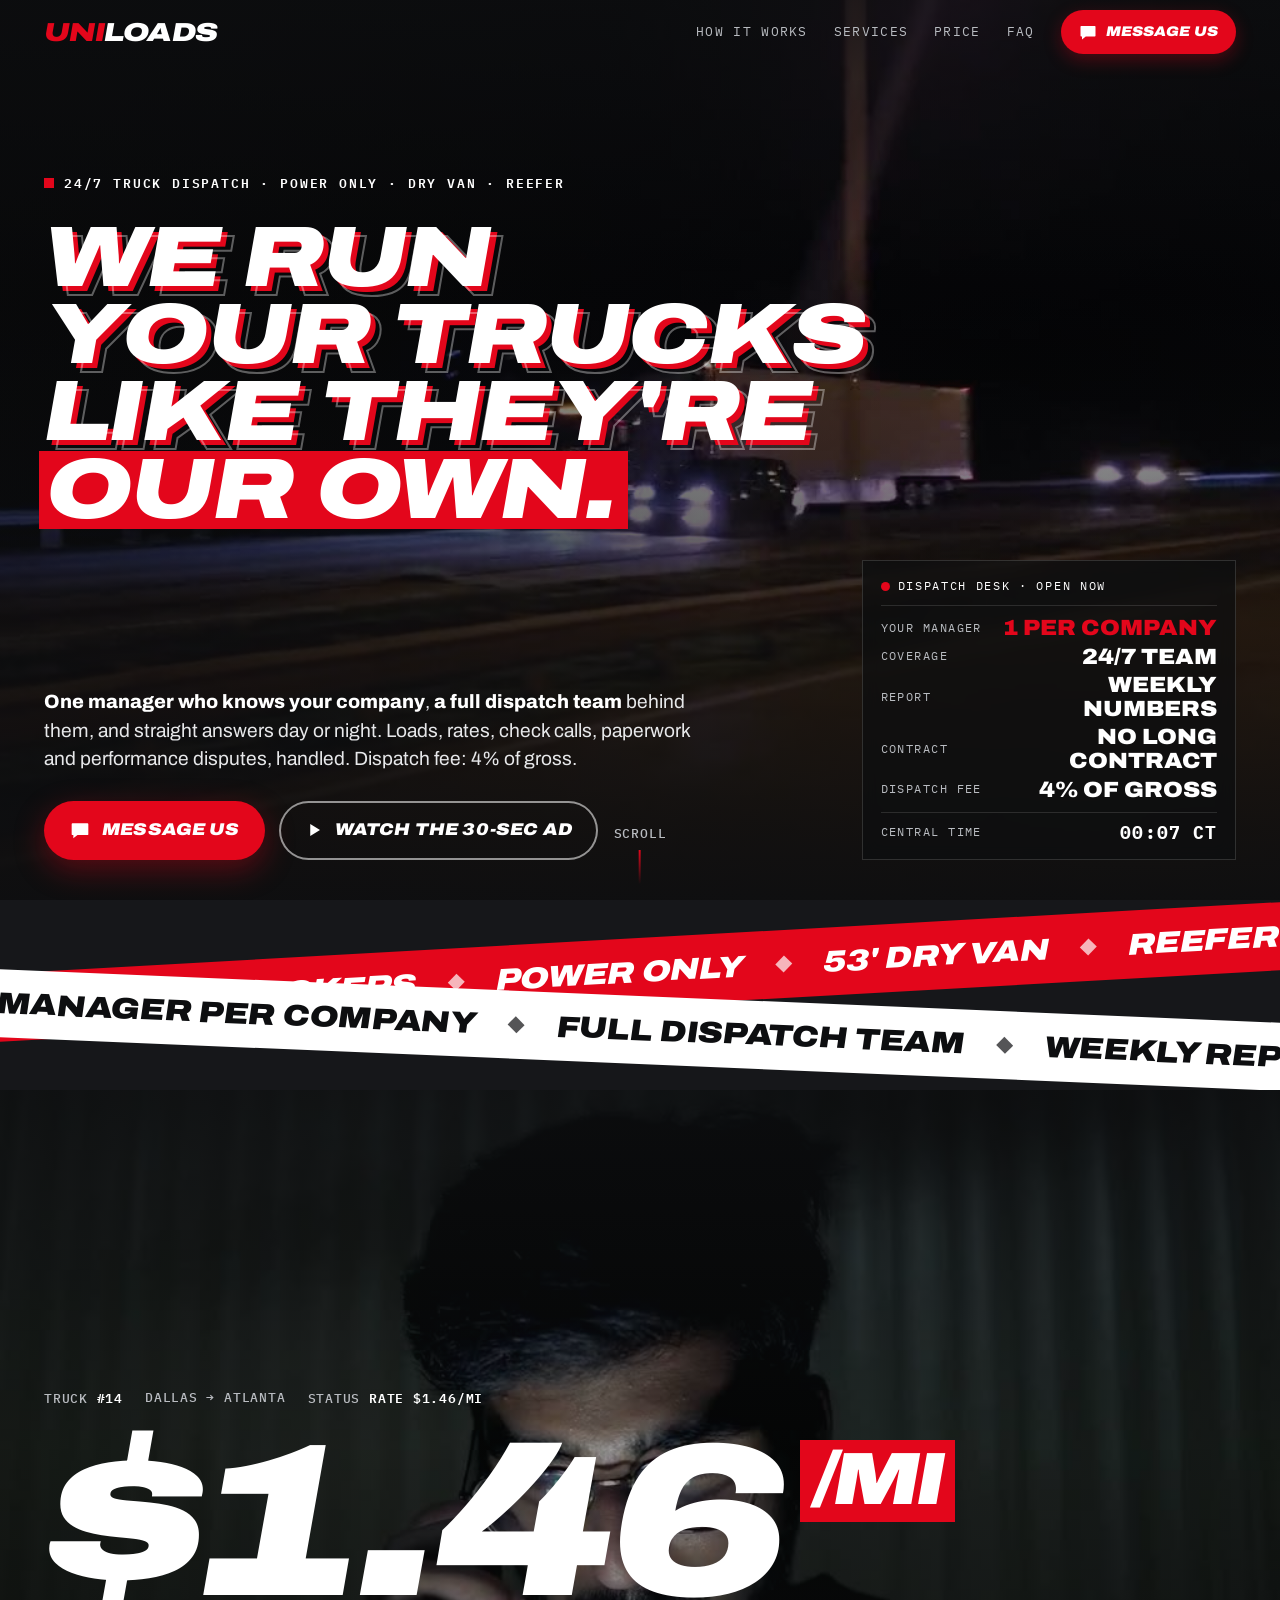
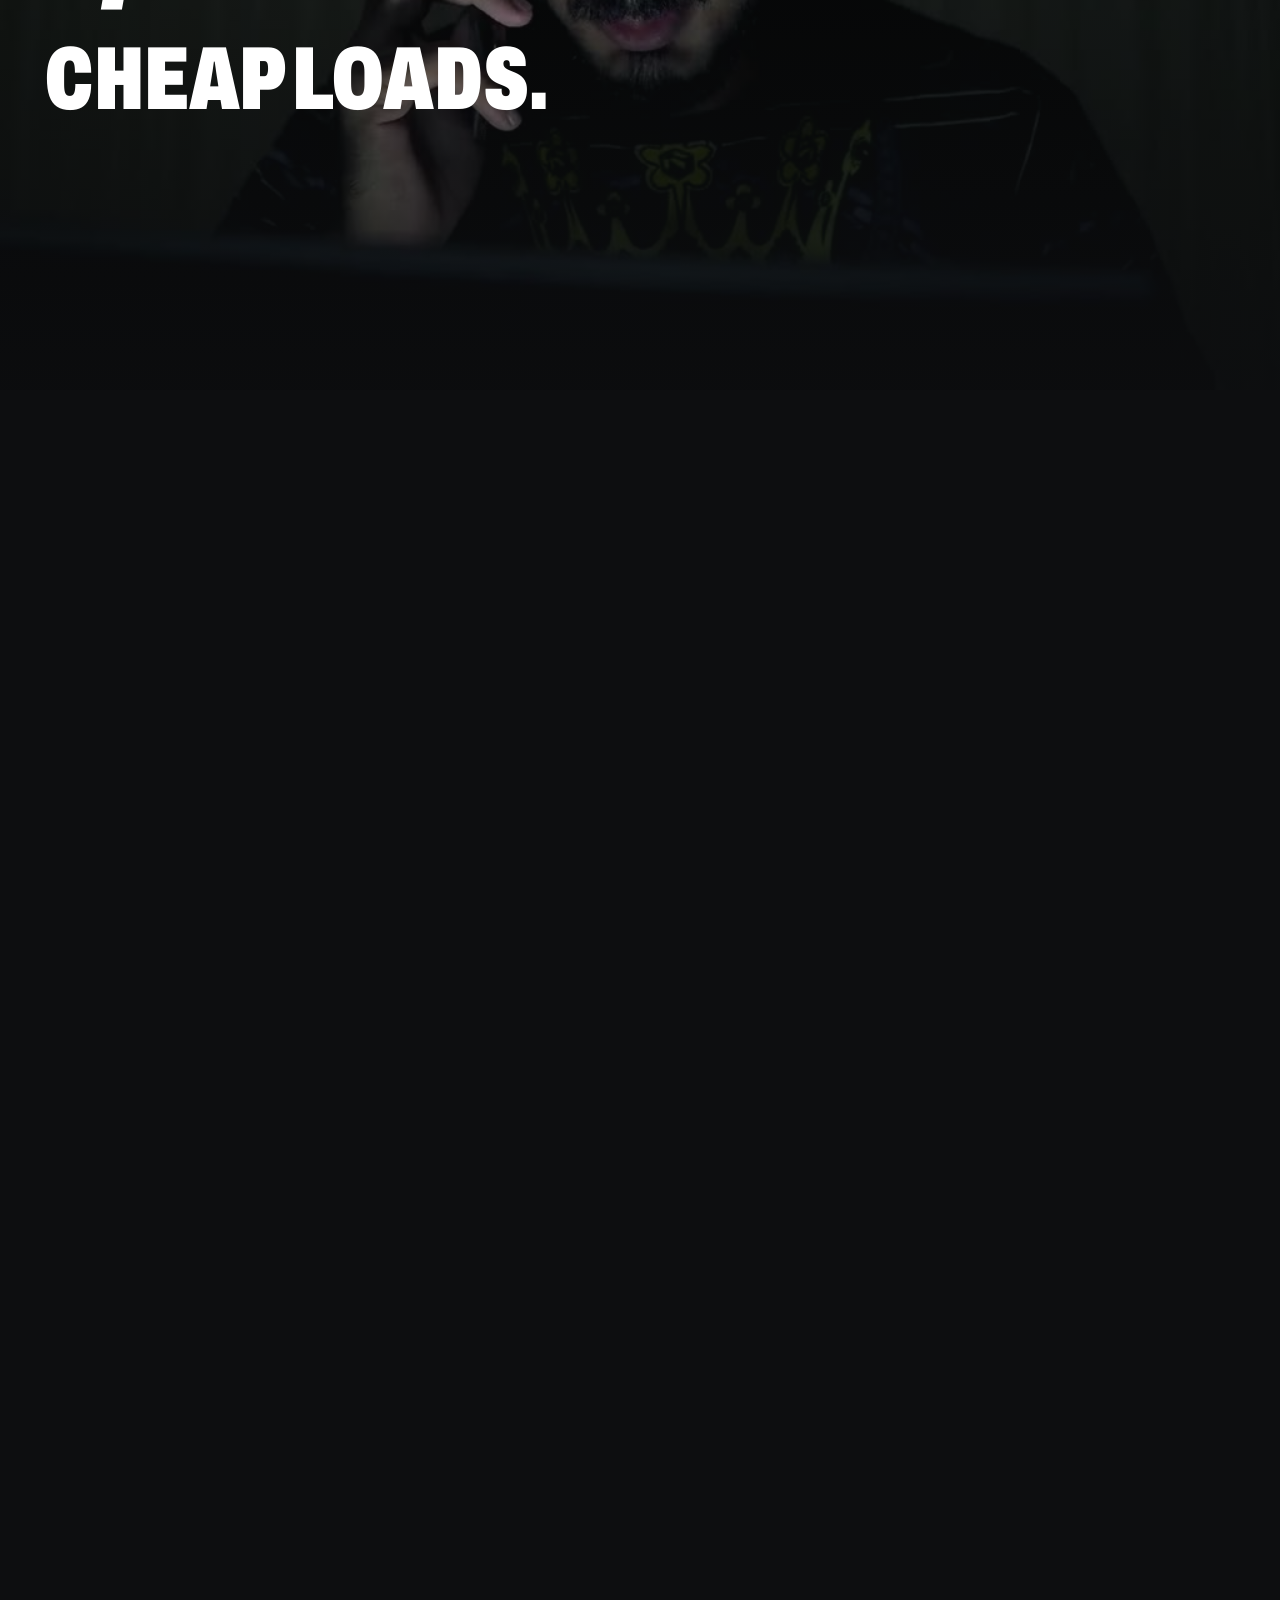
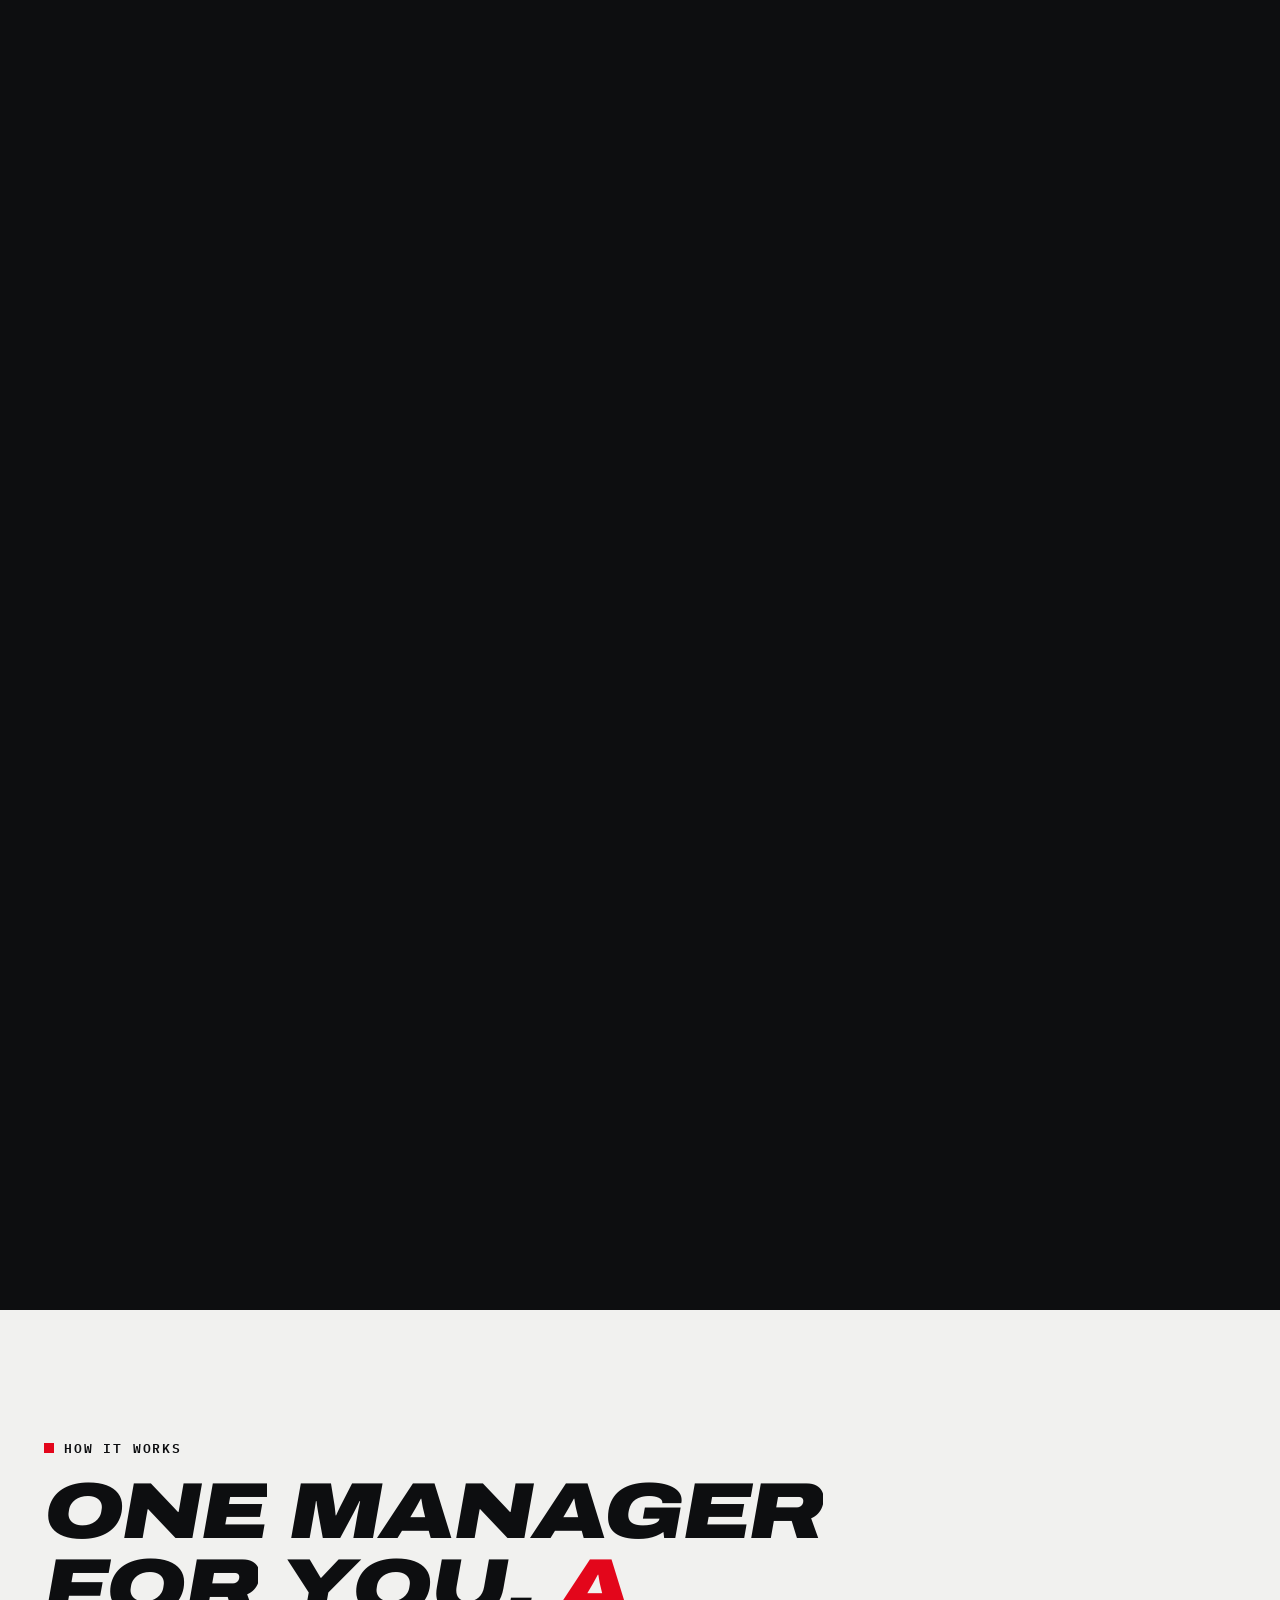
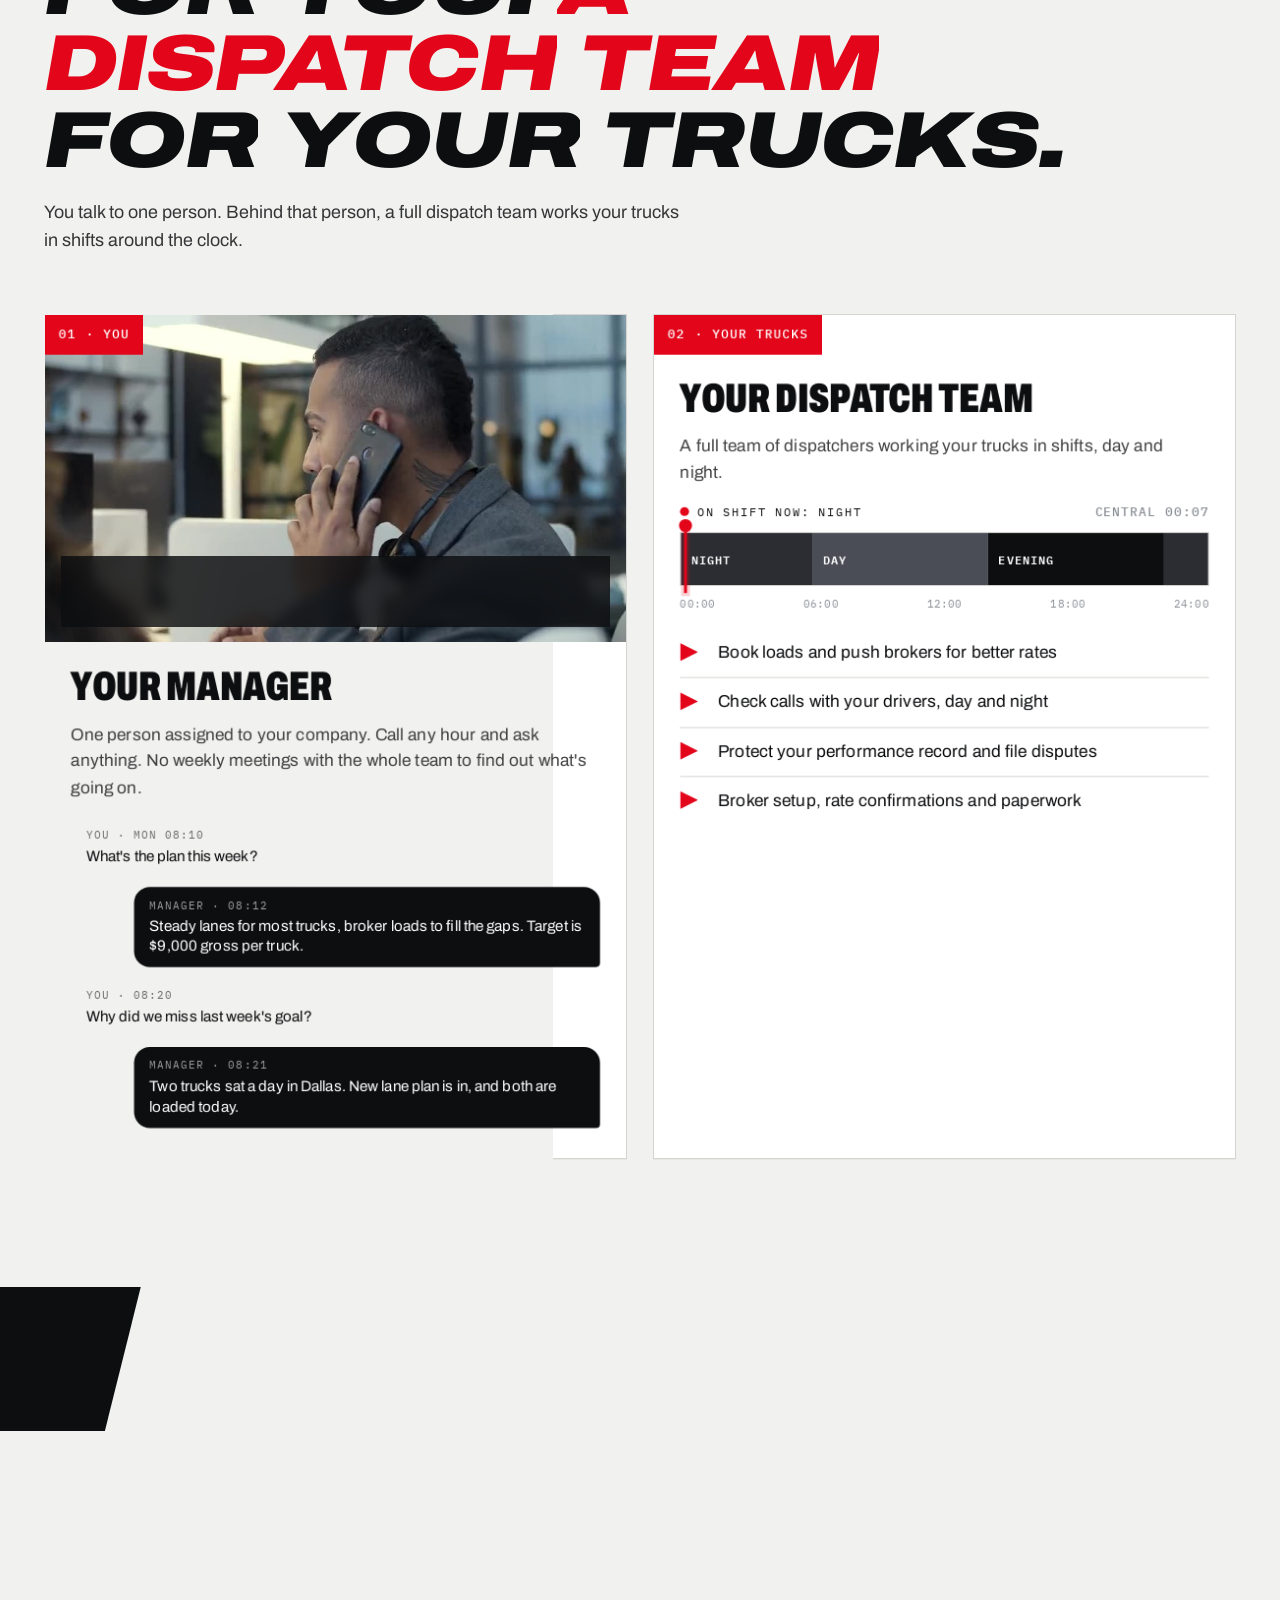
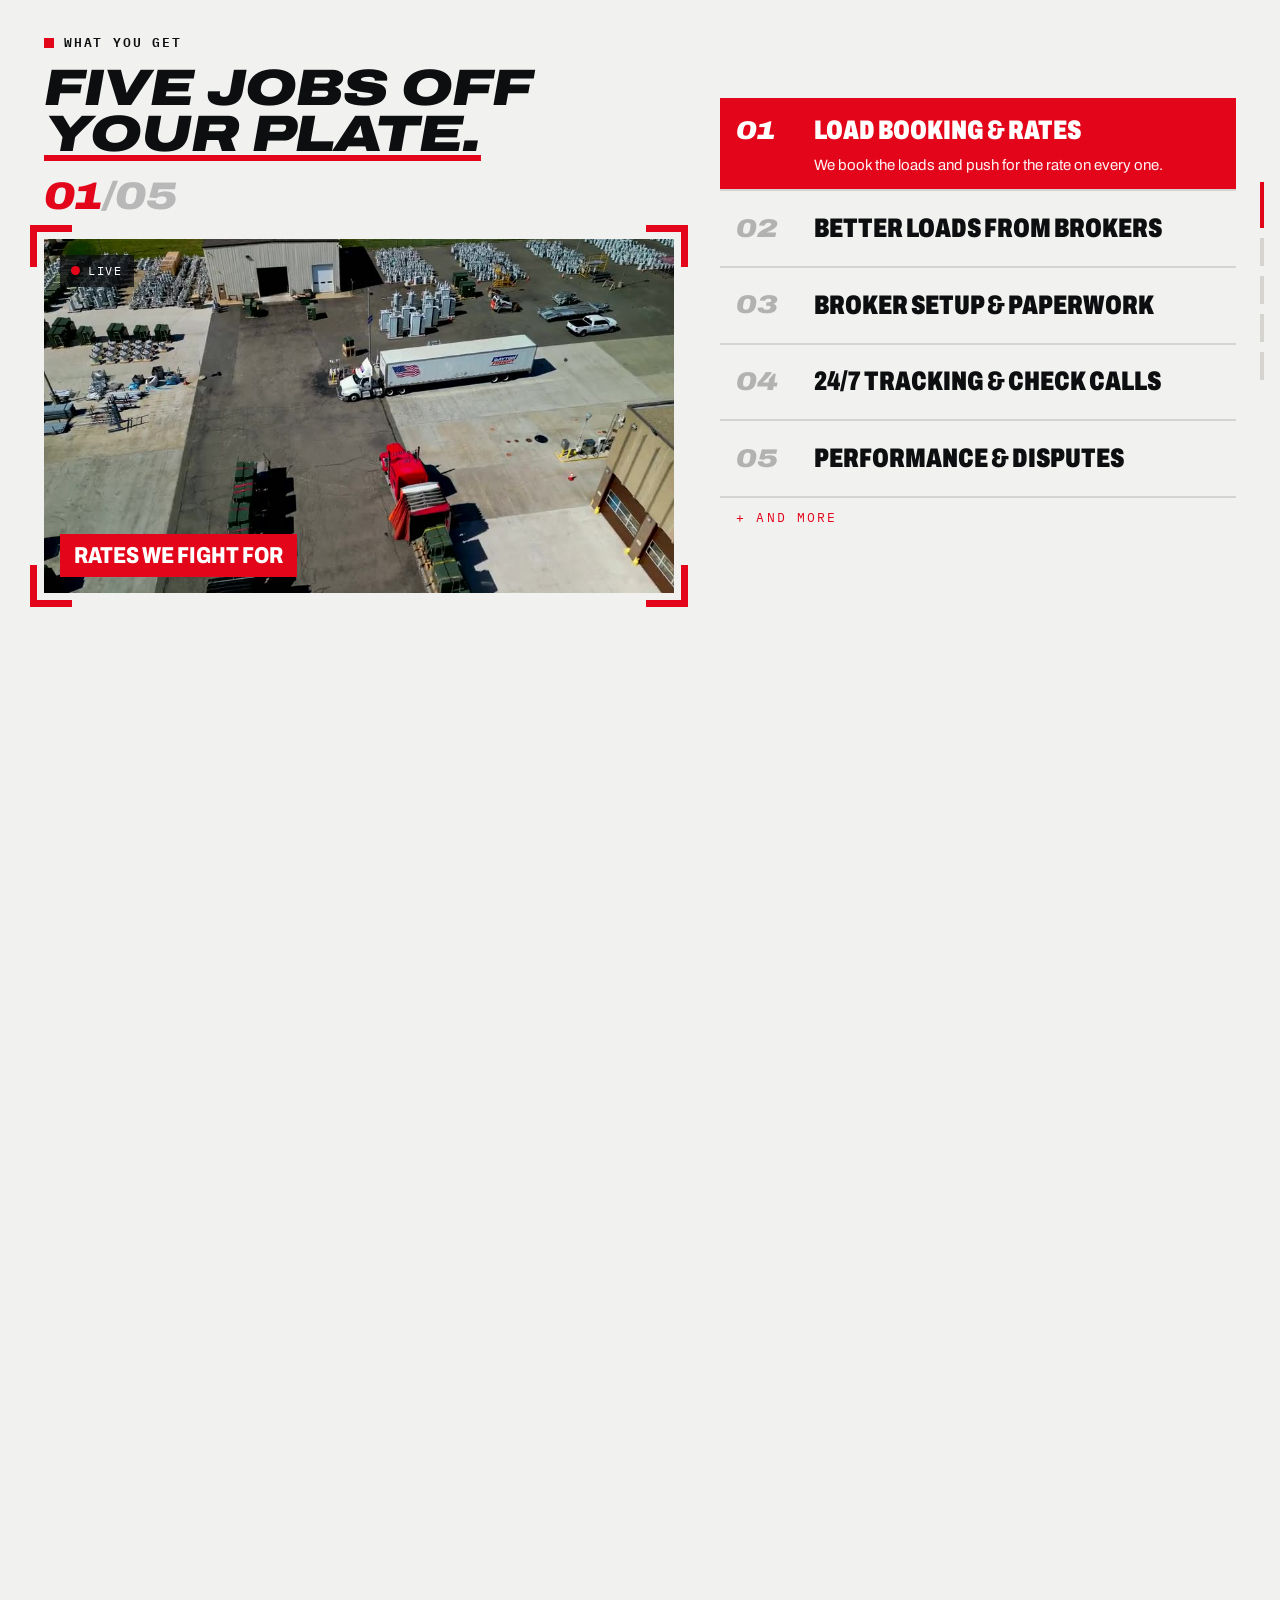
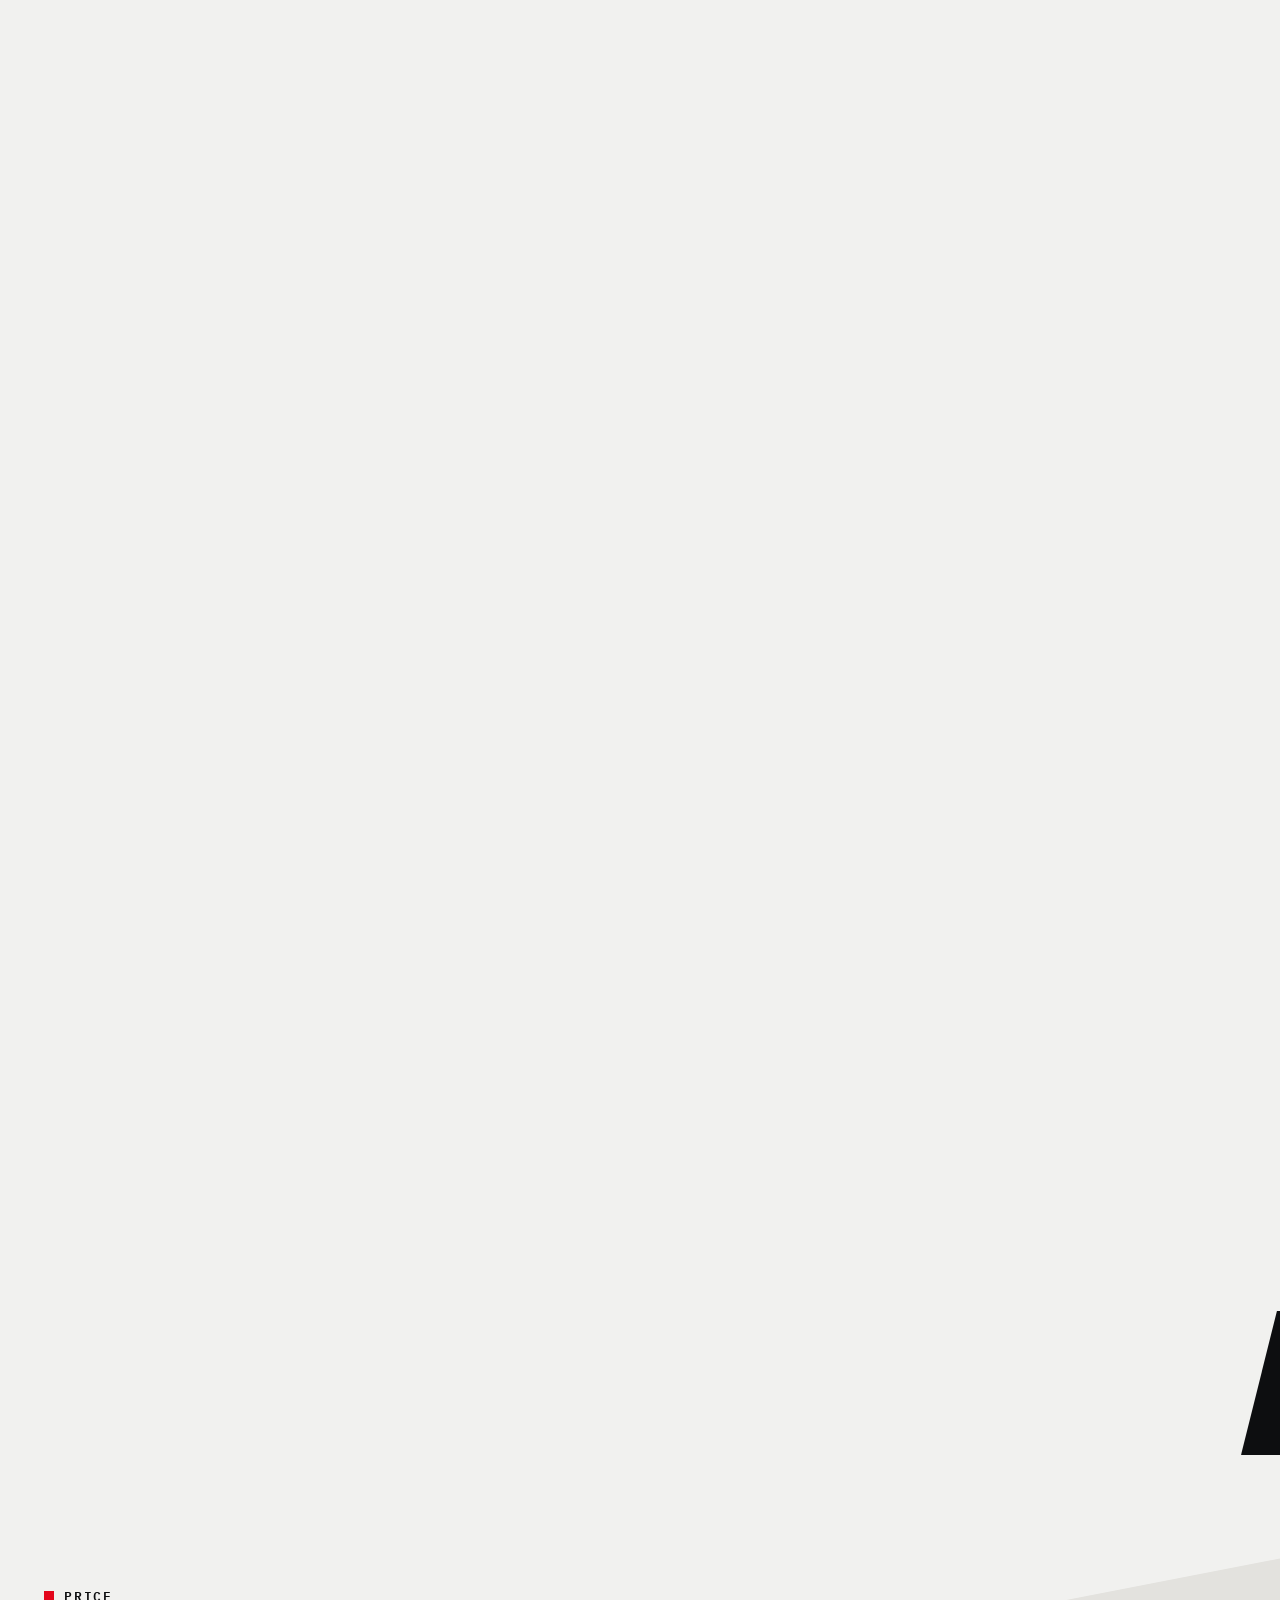
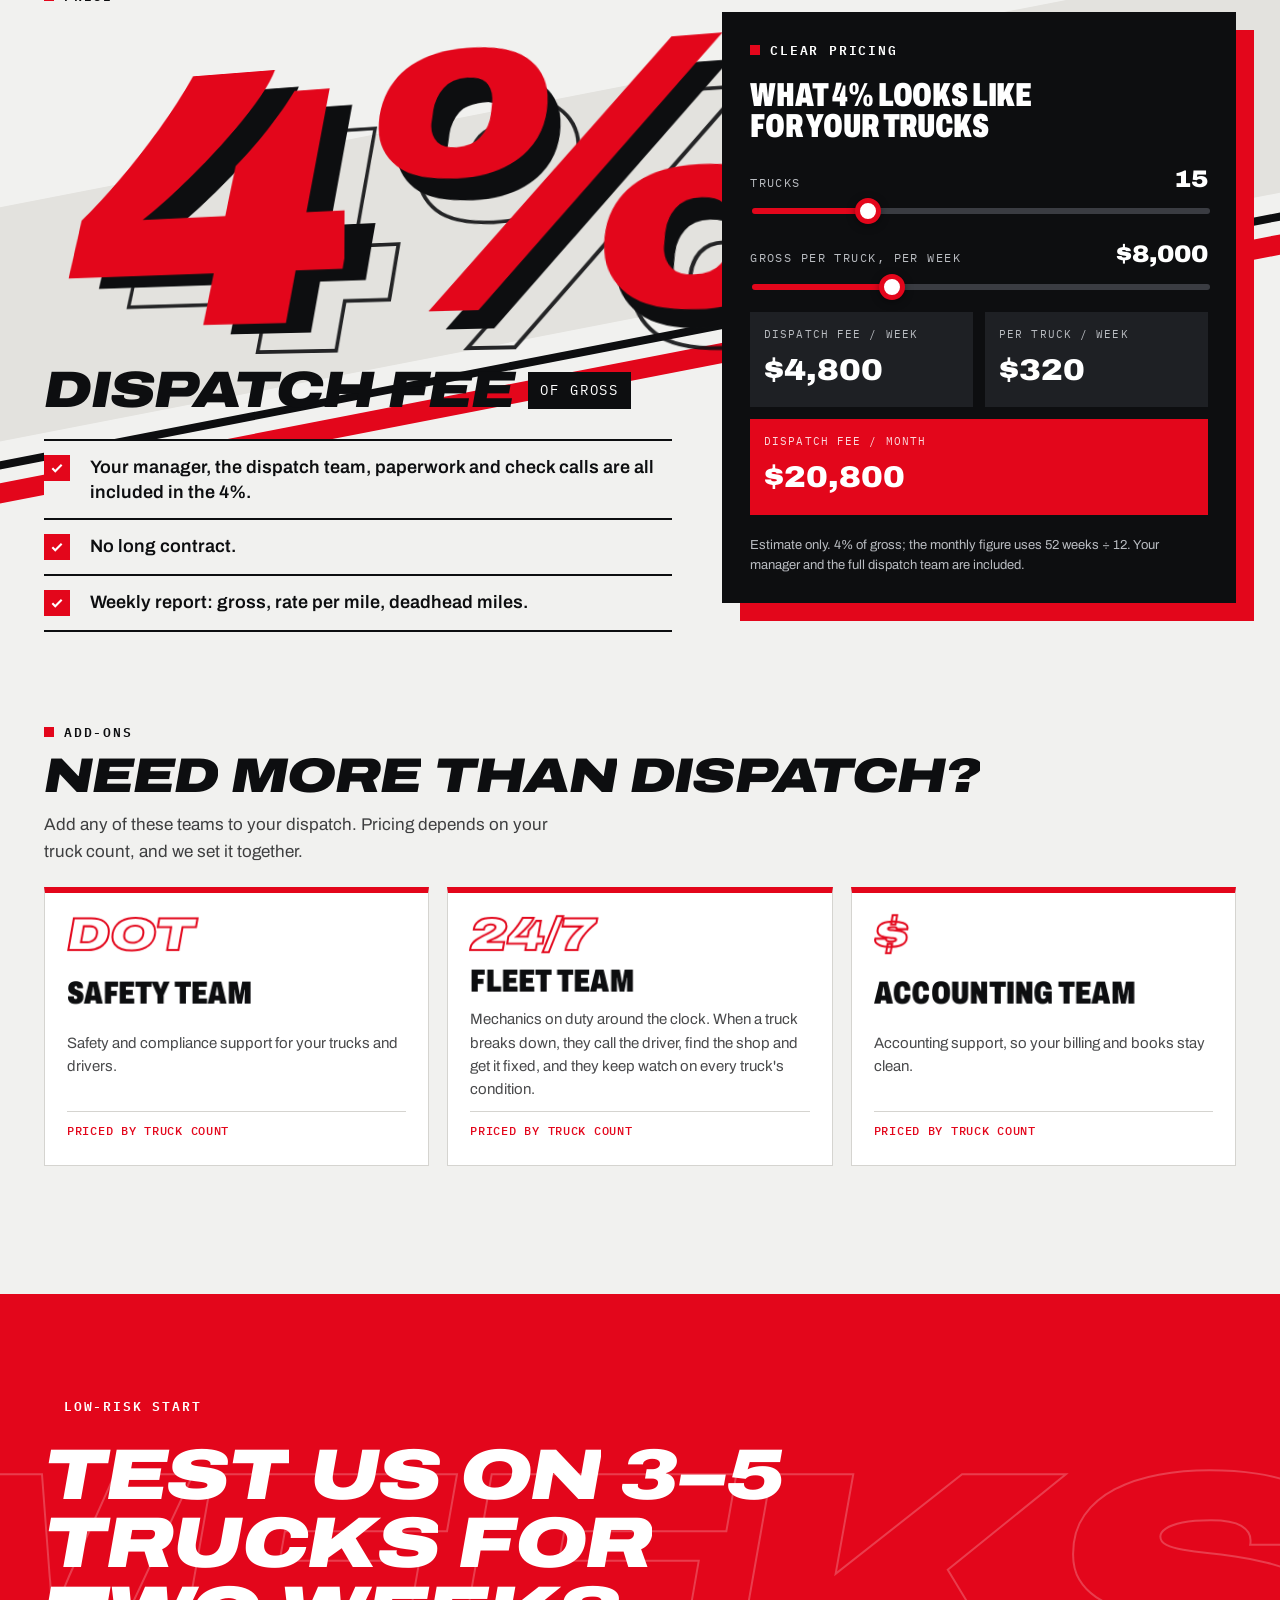
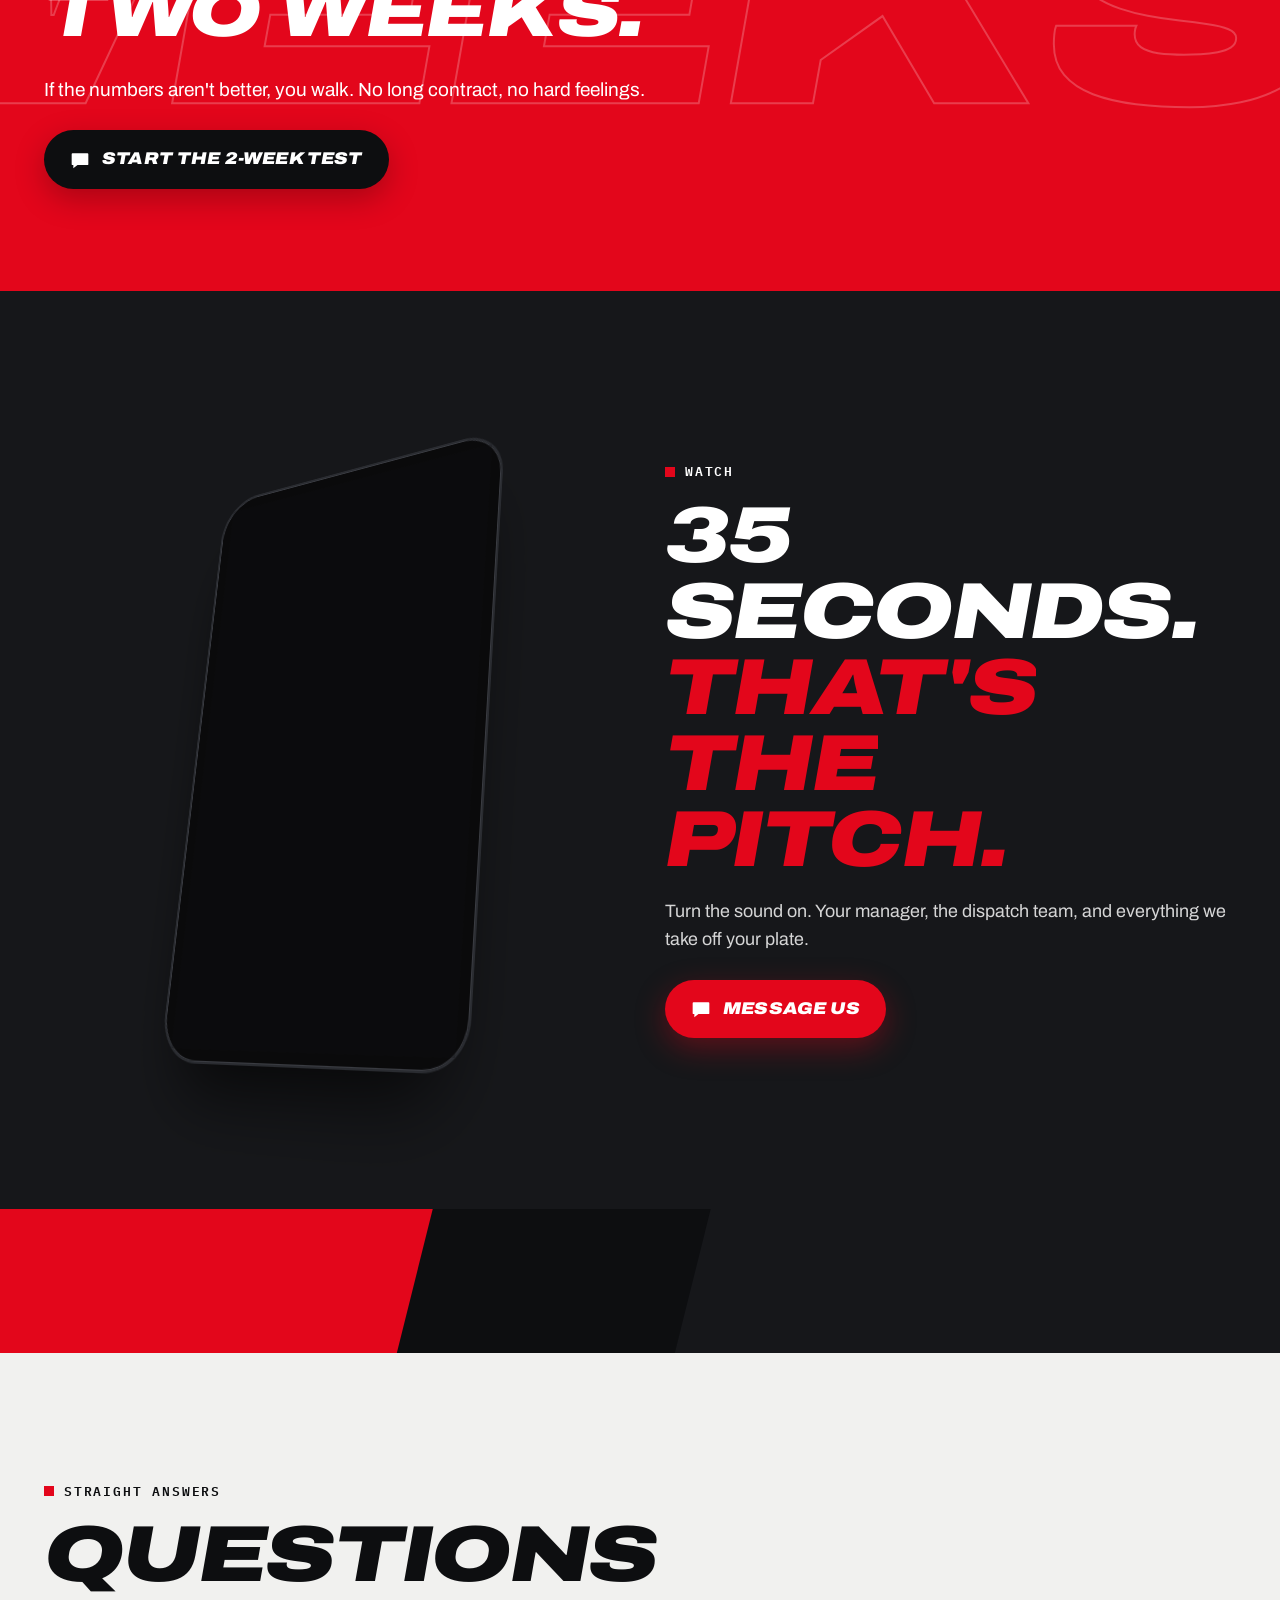
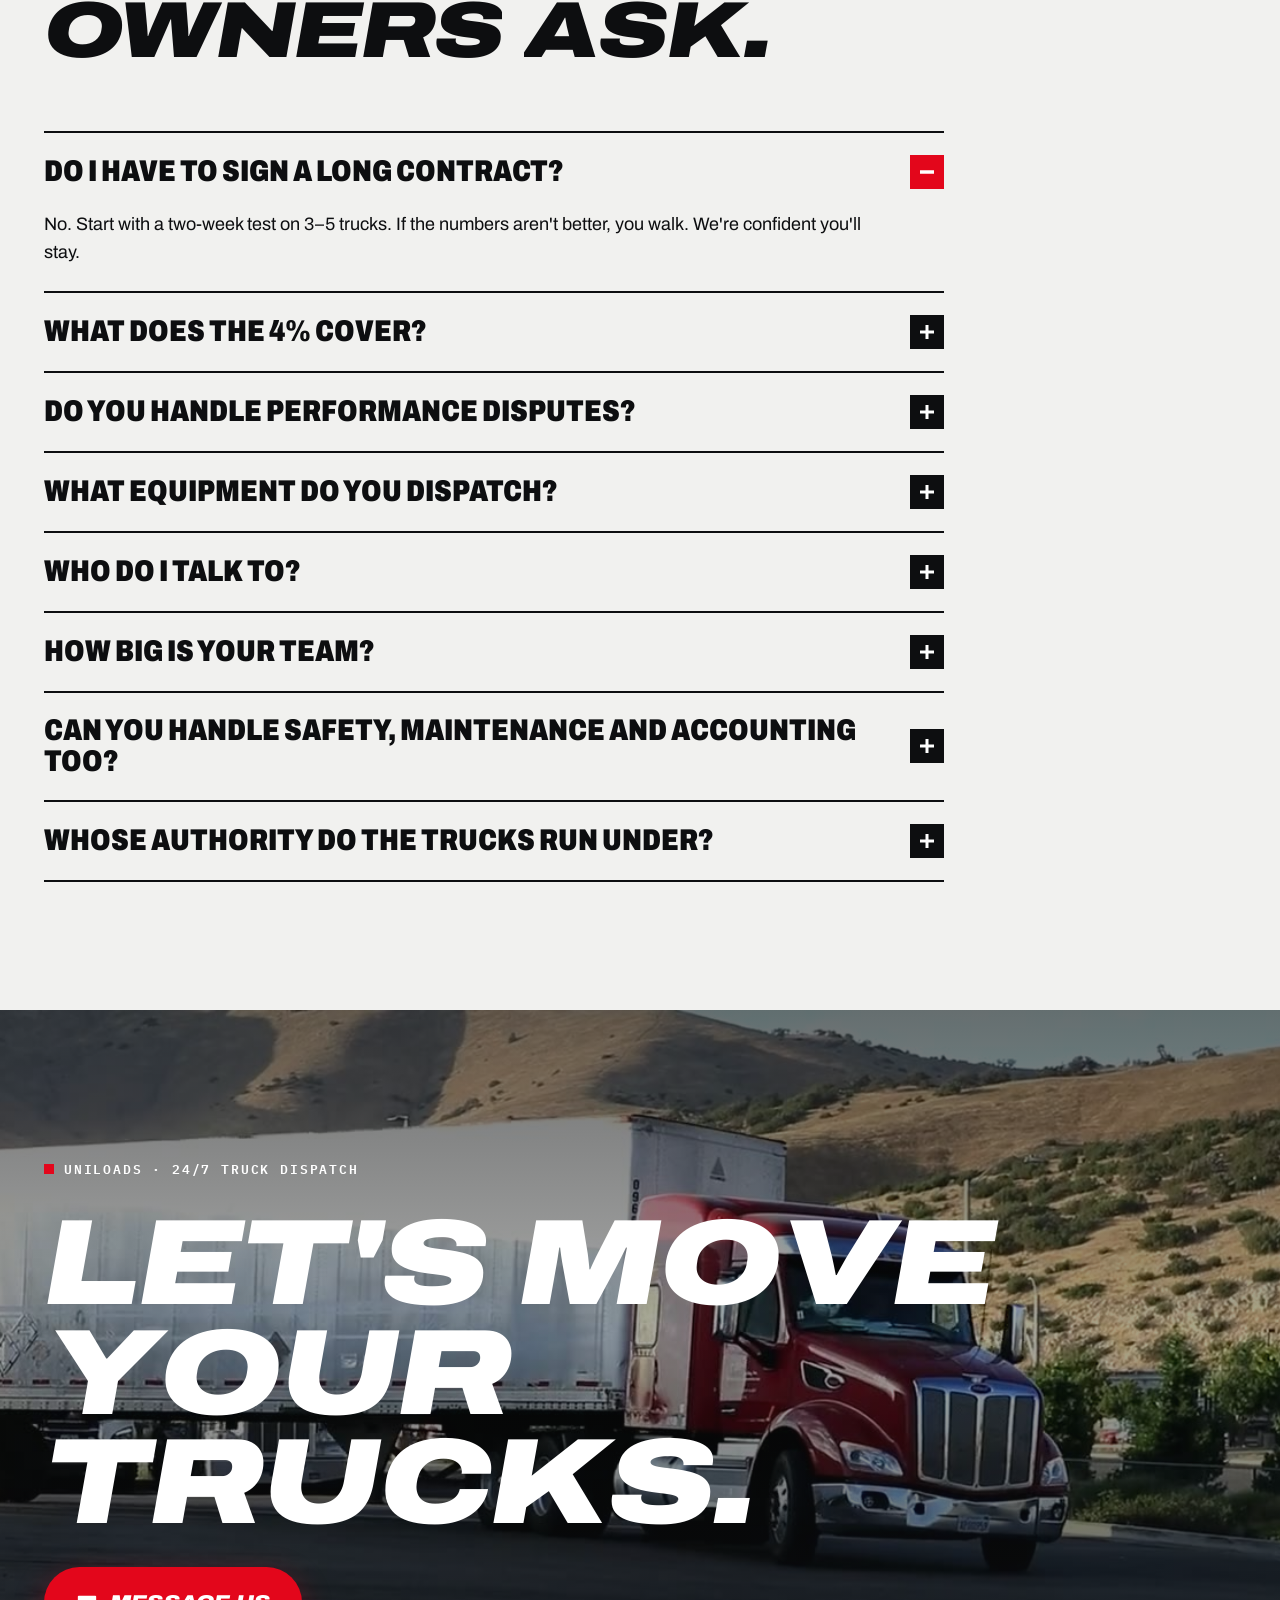
==== index.html @ d3b0f5ce "Story: 'Ask why? No straight answer.' + fit long lines" ====
<!doctype html>
<html lang="en">
<head>
<meta charset="utf-8">
<meta name="viewport" content="width=device-width,initial-scale=1,viewport-fit=cover">
<title>UNILoads | 24/7 Truck Dispatch for Fleet Owners</title>
<link rel="canonical" href="https://uniloads.net/">
<link rel="icon" href="favicon.svg" type="image/svg+xml">
<meta name="theme-color" content="#0D0E10">
<meta property="og:type" content="website">
<meta property="og:site_name" content="UNILoads">
<meta property="og:url" content="https://uniloads.net/">
<meta property="og:title" content="UNILoads | 24/7 Truck Dispatch">
<meta property="og:description" content="One manager for your company, a full dispatch team for your trucks. 4% of gross.">
<meta property="og:image" content="https://uniloads.net/media/og.jpg">
<meta property="og:image:width" content="1200">
<meta property="og:image:height" content="630">
<meta name="twitter:card" content="summary_large_image">
<style>:root{color-scheme:light;padding-top:env(safe-area-inset-top,0px);padding-bottom:env(safe-area-inset-bottom,0px)}body{margin:0;font:14px system-ui,sans-serif}img{max-width:100%}[hidden]{display:none!important}</style>
<meta name="description" content="UNILoads: 24/7 truck dispatch for power-only, dry van and reefer carriers. One manager for your company, a dispatch team for your trucks. Dispatch fee 4% of gross.">
<link rel="preconnect" href="https://fonts.googleapis.com">
<link rel="preconnect" href="https://fonts.gstatic.com" crossorigin>
<link rel="stylesheet" href="https://fonts.googleapis.com/css2?family=Archivo:ital,wdth,wght@0,62..125,100..900;1,62..125,100..900&family=IBM+Plex+Mono:wght@400;500;600&display=swap">
<style>
/* Layout: dark asphalt bands with real truck footage, cut by white and red layered panels that sweep in from the side;
   a sticky dispatch board is the centerpiece. One committed look (not theme-switching). */
:root{
  --red:#E3061B; --red-deep:#A1000F; --ink:#0D0E10; --asphalt:#16171A; --asphalt-2:#1E2024;
  --paper:#F1F1EF; --white:#FFFFFF; --steel:#8B8F96; --steel-2:#B9BCC1; --line:#D5D4D0; --line-dark:#2C2E33;
  --f-display:'Archivo','Arial Narrow',Arial,sans-serif;
  --f-body:'Archivo',Arial,Helvetica,sans-serif;
  --f-mono:'IBM Plex Mono',ui-monospace,Menlo,Consolas,monospace;
  --gutter-l:max(16px,env(safe-area-inset-left,0px));
  --gutter-r:max(16px,env(safe-area-inset-right,0px));
  --ease-out:cubic-bezier(.16,1,.3,1);
  --hdr:64px;
  color-scheme:light;
}
*,*::before,*::after{box-sizing:border-box;}
html{scroll-behavior:auto;background:var(--asphalt);}
body{margin:0;background:var(--asphalt);color:var(--white);font-family:var(--f-body);font-size:17px;line-height:1.55;-webkit-font-smoothing:antialiased;overflow-x:clip;}
body::before{content:"";position:fixed;inset:0 0 auto;height:env(safe-area-inset-top,0px);z-index:60;background:var(--ink);}
main{overflow-x:clip;}
a{color:inherit;}
img,video{max-width:100%;display:block;}
button{font:inherit;}
:focus-visible{outline:3px solid var(--red);outline-offset:3px;}
.wrap{max-width:1240px;margin:0 auto;padding-left:max(24px,var(--gutter-l));padding-right:max(24px,var(--gutter-r));}
@media (max-width:640px){.wrap{padding-left:var(--gutter-l);padding-right:var(--gutter-r);}}

/* ---------- type ---------- */
.xb{font-family:var(--f-display);font-weight:900;font-stretch:125%;font-style:italic;letter-spacing:-.02em;line-height:.9;text-transform:uppercase;}
.cb{font-family:var(--f-display);font-weight:900;font-stretch:68%;letter-spacing:-.005em;line-height:.92;text-transform:uppercase;}
.mono{font-family:var(--f-mono);font-weight:500;letter-spacing:.06em;text-transform:uppercase;font-size:13px;}
.eyebrow{font-family:var(--f-mono);font-weight:600;letter-spacing:.14em;text-transform:uppercase;font-size:13px;display:inline-flex;align-items:center;gap:10px;}
.eyebrow::before{content:"";width:10px;height:10px;background:var(--red);display:inline-block;}
h1,h2,h3{margin:0;text-wrap:balance;}
p{margin:0;}
.red{color:var(--red);}

/* ---------- header ---------- */
.hdr{position:fixed;top:env(safe-area-inset-top,0px);left:0;right:0;z-index:50;transition:background .35s,backdrop-filter .35s,box-shadow .35s;}
.hdr .wrap{height:var(--hdr);display:flex;align-items:center;justify-content:space-between;gap:18px;}
.hdr.solid{background:rgba(13,14,16,.86);backdrop-filter:blur(10px);-webkit-backdrop-filter:blur(10px);box-shadow:0 1px 0 var(--line-dark);}
.logo{font-family:var(--f-display);font-weight:900;font-stretch:125%;font-style:italic;font-size:26px;letter-spacing:-.02em;text-decoration:none;display:inline-flex;align-items:baseline;line-height:1;}
.logo .u{color:var(--red);} .logo .l{color:var(--white);}
.nav{display:flex;align-items:center;gap:26px;}
.nav a.navlink{font-family:var(--f-mono);font-size:13px;letter-spacing:.1em;text-transform:uppercase;text-decoration:none;color:var(--steel-2);position:relative;padding:6px 0;}
.nav a.navlink::after{content:"";position:absolute;left:0;bottom:0;height:2px;width:100%;background:var(--red);transform:scaleX(0);transform-origin:right;transition:transform .35s var(--ease-out);}
.nav a.navlink:hover{color:var(--white);} .nav a.navlink:hover::after{transform:scaleX(1);transform-origin:left;}
@media (max-width:860px){.nav a.navlink{display:none;}}

/* ---------- buttons ---------- */
.btn{--bg:var(--red);--fg:var(--white);position:relative;display:inline-flex;align-items:center;gap:12px;border:0;cursor:pointer;background:var(--bg);color:var(--fg);
  font-family:var(--f-display);font-weight:900;font-stretch:112%;font-style:italic;text-transform:uppercase;letter-spacing:.01em;font-size:17px;
  padding:16px 26px;border-radius:999px;text-decoration:none;overflow:hidden;isolation:isolate;transition:transform .25s var(--ease-out),box-shadow .25s;box-shadow:0 10px 30px rgba(227,6,27,.35);}
.btn svg{flex:none;}
.btn::after{content:"";position:absolute;top:-20%;bottom:-20%;width:38%;left:-60%;background:linear-gradient(90deg,transparent,rgba(255,255,255,.55),transparent);transform:skewX(-20deg);z-index:-1;transition:left .6s var(--ease-out);}
.btn:hover::after{left:130%;}
.btn:active{transform:scale(.96);}
.btn.ghost{--bg:transparent;--fg:var(--white);box-shadow:inset 0 0 0 2px rgba(255,255,255,.55);}
.btn.ghost:hover{box-shadow:inset 0 0 0 2px var(--white);}
.btn.sm{font-size:14px;padding:11px 18px;gap:9px;box-shadow:0 6px 18px rgba(227,6,27,.3);white-space:nowrap;}
@media (max-width:420px){.btn.sm{font-size:12.5px;padding:10px 14px;gap:7px;}.logo{font-size:23px;}}
.btn.ink{--bg:var(--ink);box-shadow:0 10px 30px rgba(0,0,0,.25);}
.pulse::before{content:"";position:absolute;inset:0;border-radius:inherit;box-shadow:0 0 0 0 rgba(227,6,27,.6);animation:pulse 2.2s infinite;z-index:-2;}
@keyframes pulse{0%{box-shadow:0 0 0 0 rgba(227,6,27,.55);}70%{box-shadow:0 0 0 18px rgba(227,6,27,0);}100%{box-shadow:0 0 0 0 rgba(227,6,27,0);}}

/* ---------- intro sweep ---------- */
.intro{position:fixed;inset:0;z-index:80;pointer-events:none;overflow:hidden;}
.intro i{position:absolute;top:-20%;bottom:-20%;left:0;width:160%;transform:translateX(-120%) skewX(-14deg);}
.intro i:nth-child(1){background:var(--red);} .intro i:nth-child(2){background:var(--ink);} .intro i:nth-child(3){background:var(--white);}
.intro.off{display:none;}

/* ---------- hero ---------- */
.hero{position:relative;min-height:min(100svh,980px);display:flex;align-items:flex-end;background:var(--ink);overflow:clip;isolation:isolate;}
.hero .bgv{position:absolute;inset:0;z-index:-2;transform-origin:50% 40%;}
.hero .bgv video{width:100%;height:100%;object-fit:cover;filter:saturate(1.05) contrast(1.08);}
.hero .shade{position:absolute;inset:0;z-index:-1;background:
  linear-gradient(180deg,rgba(13,14,16,.78) 0%,rgba(13,14,16,.25) 32%,rgba(13,14,16,.55) 62%,rgba(13,14,16,.96) 100%),
  radial-gradient(120% 80% at 80% 40%,transparent 0%,rgba(13,14,16,.5) 70%);}
.hero .wrap{width:100%;padding-block:calc(var(--hdr) + clamp(14px,4.5vh,60px)) clamp(20px,4.5vh,54px);}
.hero-grid{display:grid;grid-template-columns:minmax(0,1.35fr) minmax(0,.65fr);gap:clamp(14px,3.4vh,34px) 40px;align-items:end;}
@media (max-width:980px){.hero-grid{grid-template-columns:minmax(0,1fr);gap:28px;}}
.h1wrap{perspective:1100px;}
.h1{position:relative;transform-style:preserve-3d;will-change:transform;}
.h1 .line{display:block;position:relative;white-space:nowrap;}
.h1 .t{display:inline-block;position:relative;}
.h1 .t .back,.h1 .t .mid{position:absolute;left:0;top:0;pointer-events:none;}
.h1 .t .back{color:var(--red);transform:translate3d(.06em,.055em,-30px);}
.h1 .t .mid{color:transparent;-webkit-text-stroke:2px var(--white);opacity:.35;transform:translate3d(.12em,.11em,-60px);}
.h1 .t .front{position:relative;color:var(--white);}
.h1 .line.hl .front{color:var(--white);}
.h1 .line.hl .t{background:var(--red);padding:0 .14em .02em .08em;margin-left:-.06em;}
.h1 .line.hl .t .back,.h1 .line.hl .t .mid{display:none;}
.h1{font-size:clamp(28px,min(6.7vw,10.2vh),98px);}
@media (max-width:640px){.h1{font-size:8.1vw;}}
.hero-top{grid-column:1/-1;}
.hero-grid .hero-sub{margin-top:0;}
.hero-sub{font-size:clamp(16px,min(1.5vw,2.7vh),20px);color:#E7E8EA;max-width:34em;margin-top:28px;line-height:1.5;}
.hero-sub b{color:var(--white);font-weight:800;}
.hero-cta{display:flex;flex-wrap:wrap;gap:14px;margin-top:clamp(16px,3vh,30px);}
.hero-side{display:flex;flex-direction:column;gap:12px;}
@media (max-width:640px){.hero-side{display:none;}}
section[id]{scroll-margin-top:var(--hdr);}
.ticket{background:rgba(13,14,16,.72);backdrop-filter:blur(8px);-webkit-backdrop-filter:blur(8px);border:1px solid rgba(255,255,255,.14);padding:clamp(10px,1.8vh,16px) 18px;display:grid;grid-template-columns:auto minmax(0,1fr);gap:4px 14px;align-items:center;}
.ticket .k{font-family:var(--f-mono);font-size:12px;letter-spacing:.12em;color:var(--steel-2);text-transform:uppercase;}
.ticket .v{font-family:var(--f-display);font-weight:900;font-stretch:110%;font-size:clamp(16px,2.6vh,22px);text-transform:uppercase;line-height:1.1;text-align:right;}
.ticket .v.red{color:var(--red);}
.ticket .row{display:contents;}
.ticket .sep{grid-column:1/-1;height:1px;background:rgba(255,255,255,.12);margin:6px 0;}
.live{display:inline-flex;align-items:center;gap:8px;font-family:var(--f-mono);font-size:12px;letter-spacing:.14em;text-transform:uppercase;color:var(--white);}
.live::before{content:"";width:9px;height:9px;border-radius:50%;background:var(--red);box-shadow:0 0 0 0 rgba(227,6,27,.7);animation:livepulse 1.6s infinite;}
@keyframes livepulse{0%{box-shadow:0 0 0 0 rgba(227,6,27,.7);}70%{box-shadow:0 0 0 9px rgba(227,6,27,0);}100%{box-shadow:0 0 0 0 rgba(227,6,27,0);}}
.scrollcue{position:absolute;left:50%;bottom:16px;transform:translateX(-50%);display:flex;flex-direction:column;align-items:center;gap:6px;color:var(--steel-2);}
.scrollcue span{width:2px;height:34px;background:linear-gradient(var(--red),transparent);animation:cue 1.6s infinite;transform-origin:top;}
@keyframes cue{0%{transform:scaleY(0);}50%{transform:scaleY(1);}100%{transform:scaleY(1);opacity:0;}}
@media (max-width:980px){.scrollcue{display:none;}}

/* ---------- marquee bands ---------- */
.bands{position:relative;height:190px;background:var(--asphalt);overflow:clip;}
.band{position:absolute;left:-10%;right:-10%;height:68px;display:flex;align-items:center;overflow:hidden;}
.band.b1{top:38px;background:var(--red);transform:rotate(-3.2deg) skewX(var(--skew,0deg));}
.band.b2{top:96px;background:var(--white);color:var(--ink);transform:rotate(2.4deg) skewX(calc(var(--skew,0deg) * -1));}
.band .track{display:flex;gap:34px;white-space:nowrap;animation:mq 34s linear infinite;padding-left:34px;}
.band.b2 .track{animation-direction:reverse;animation-duration:40s;}
.band .track span{font-family:var(--f-display);font-weight:900;font-stretch:118%;font-style:italic;font-size:30px;text-transform:uppercase;letter-spacing:-.01em;display:inline-flex;align-items:center;gap:34px;}
.band .track span::after{content:"";width:12px;height:12px;background:currentColor;transform:rotate(45deg);opacity:.7;}
@keyframes mq{from{transform:translateX(0);}to{transform:translateX(-50%);}}

/* ---------- side wipe divider ---------- */
.divider{position:relative;height:clamp(110px,16vh,180px);overflow:clip;background:var(--to,var(--paper));}
.divider .s{position:absolute;top:-30%;bottom:-30%;width:140%;left:-20%;transform:translateX(var(--x,0)) skewX(-14deg);}
.divider .s1{background:var(--red);} .divider .s2{background:var(--ink);} .divider .s3{background:var(--from,var(--asphalt));}

/* ---------- 2 AM story (sticky) ---------- */
.story{position:relative;height:380vh;background:var(--ink);}
.story .stick{position:sticky;top:0;height:100vh;height:100svh;overflow:hidden;isolation:isolate;}
.story video{position:absolute;inset:0;width:100%;height:100%;object-fit:cover;z-index:-2;transition:filter .2s;}
.story .shade{position:absolute;inset:0;z-index:-1;background:linear-gradient(180deg,rgba(13,14,16,.86),rgba(13,14,16,.35) 40%,rgba(13,14,16,.88));}
.story .inner{height:100%;display:flex;flex-direction:column;justify-content:center;gap:22px;padding-block:calc(var(--hdr) + 20px) 40px;}
.hud{display:flex;flex-wrap:wrap;gap:10px 22px;color:var(--steel-2);}
.hud b{color:var(--white);font-weight:600;}
.clock{font-size:clamp(64px,min(17vw,28vh),230px);color:var(--white);display:flex;align-items:flex-start;gap:.08em;line-height:.85;}
.clock .ap{font-size:.34em;background:var(--red);color:var(--white);padding:.12em .2em .14em;margin-top:.12em;font-style:italic;}
.clock .colon{animation:blink 1s steps(1) infinite;}
@keyframes blink{50%{opacity:.15;}}
.storylines{position:relative;height:1.1em;font-size:clamp(32px,min(7vw,11vh),96px);}
@media (max-width:640px){.story .storylines{font-size:clamp(28px,9vw,44px);height:2.05em;}.story .storylines .sl{white-space:normal;right:0;}.story .storylines .mbr{display:inline;}}
.storylines .sl{position:absolute;left:0;top:0;white-space:nowrap;opacity:0;transform:translateY(40%);transition:opacity .25s,transform .45s var(--ease-out);}
.storylines .sl.on{opacity:1;transform:none;}
.storylines .mbr{display:none;}
.storylines .sl.gone{opacity:0;transform:translateY(-40%);}
.story .slab{position:absolute;top:-25%;bottom:-25%;left:-20%;width:140%;transform:translateX(-110%) skewX(-12deg);display:flex;align-items:center;justify-content:center;}
.story .slab.r{background:var(--red);}
.story .slab.w{background:var(--paper);transform:translateX(110%) skewX(-12deg);}
.story .slab .in{transform:skewX(12deg);text-align:center;}
.story .slab.r .in .xb{font-size:clamp(70px,min(21vw,40vh),330px);color:var(--white);}
.story .slab.r .in .mono{color:rgba(255,255,255,.85);margin-top:18px;}
.story .slab.r .in .sub{font-size:clamp(36px,min(9vw,14vh),130px);color:var(--white);text-transform:uppercase;line-height:.92;margin-top:.08em;}
.story .slab.w .in .sub2{font-size:clamp(14px,1.6vw,18px);letter-spacing:.24em;color:var(--ink);margin-top:22px;opacity:.75;}
.story .slab.w .in .cb{font-size:clamp(44px,min(9.5vw,17vh),140px);color:var(--ink);}
.story .slab.w .in .cb em{font-style:normal;color:var(--red);}
.story .slab.k{background:var(--ink);transform:translateX(-110%) skewX(-12deg);}

/* ---------- sections common ---------- */
.sec{position:relative;padding-block:clamp(72px,10vw,130px);}
.sec.paper{background:var(--paper);color:var(--ink);}
.sec.dark{background:var(--asphalt);color:var(--white);}
.sec-head{display:grid;grid-template-columns:minmax(0,1fr);gap:18px;margin-bottom:clamp(36px,5vw,60px);}
.h2{font-size:clamp(36px,min(6.2vw,11vh),92px);}
.lede{font-size:clamp(17px,1.4vw,19px);max-width:36em;color:inherit;opacity:.82;}
.paper .eyebrow{color:var(--ink);}
.dark .eyebrow{color:var(--white);}
.ul{display:inline-block;position:relative;}
.ul::after{content:"";position:absolute;left:0;right:0;bottom:-.08em;height:.12em;background:var(--red);transform-origin:left;transform:scaleX(var(--u,1));}

/* ---------- manager + team ---------- */
.duo{display:grid;grid-template-columns:repeat(2,minmax(0,1fr));gap:26px;perspective:1400px;}
@media (max-width:900px){.duo{grid-template-columns:minmax(0,1fr);}}
.card{position:relative;background:var(--white);color:var(--ink);border:1px solid var(--line);transform-style:preserve-3d;transition:transform .5s var(--ease-out),box-shadow .5s;box-shadow:0 1px 0 rgba(0,0,0,.04);}
.card:hover{box-shadow:0 30px 60px -20px rgba(13,14,16,.35);}
.card .glare{position:absolute;inset:0;pointer-events:none;background:radial-gradient(600px circle at var(--gx,50%) var(--gy,0%),rgba(255,255,255,.55),transparent 40%);mix-blend-mode:soft-light;opacity:0;transition:opacity .3s;}
.card:hover .glare{opacity:1;}
.card .tag{position:absolute;top:0;left:0;background:var(--red);color:var(--white);padding:9px 14px;transform:translateZ(40px);}
.card .media{position:relative;aspect-ratio:16/9;max-width:100%;overflow:hidden;background:var(--ink);}
.card .media video{width:100%;height:100%;object-fit:cover;}
.card .body{padding:26px 26px 30px;display:grid;gap:16px;transform:translateZ(24px);}
.card h3{font-size:clamp(30px,3.2vw,44px);}
.card p.d{opacity:.78;}
.callchip{position:absolute;left:16px;bottom:16px;right:16px;display:flex;align-items:center;justify-content:space-between;gap:12px;background:rgba(13,14,16,.82);backdrop-filter:blur(6px);-webkit-backdrop-filter:blur(6px);color:var(--white);padding:12px 14px;border-left:4px solid var(--red);}
.callchip .who{display:grid;gap:2px;min-width:0;}
.callchip .who b{font-family:var(--f-display);font-stretch:105%;font-weight:800;font-size:17px;text-transform:uppercase;}
.callchip .ans{width:42px;height:42px;border-radius:50%;background:#1DB954;display:grid;place-items:center;flex:none;animation:ring 1.2s infinite;}
@keyframes ring{0%,100%{transform:rotate(0);}10%{transform:rotate(-14deg);}20%{transform:rotate(12deg);}30%{transform:rotate(-8deg);}40%{transform:rotate(0);}}
.chat{display:grid;gap:10px;}
.bub{max-width:88%;padding:11px 15px;border-radius:16px 16px 16px 4px;background:var(--paper);font-size:15px;line-height:1.35;justify-self:start;}
.bub.me{justify-self:end;border-radius:16px 16px 4px 16px;background:var(--ink);color:var(--white);}
.bub .m{display:block;font-family:var(--f-mono);font-size:11px;letter-spacing:.08em;text-transform:uppercase;opacity:.6;margin-bottom:3px;}
.shift{display:grid;gap:10px;}
.shiftbar{position:relative;height:54px;display:grid;grid-template-columns:repeat(24,minmax(0,1fr));background:var(--paper);border:1px solid var(--line);}
.shiftbar .blk{position:absolute;top:0;bottom:0;display:flex;align-items:center;padding-left:10px;font-family:var(--f-mono);font-size:12px;font-weight:600;letter-spacing:.08em;text-transform:uppercase;color:var(--white);overflow:hidden;white-space:nowrap;}
.shiftbar .b1{background:#2B2D33;} .shiftbar .b2{background:#4A4D55;} .shiftbar .b3{background:var(--ink);}
.shiftbar .now{position:absolute;top:-8px;bottom:-8px;width:3px;background:var(--red);box-shadow:0 0 0 3px rgba(227,6,27,.18);}
.shiftbar .now::after{content:"";position:absolute;top:-6px;left:-5px;width:13px;height:13px;border-radius:50%;background:var(--red);}
.hours{display:flex;justify-content:space-between;font-family:var(--f-mono);font-size:11px;color:var(--steel);}
.onshift{display:flex;align-items:center;justify-content:space-between;gap:12px;flex-wrap:wrap;}
.tasks{list-style:none;margin:0;padding:0;display:grid;gap:0;}
.tasks li{display:grid;grid-template-columns:28px minmax(0,1fr);gap:10px;align-items:start;padding:11px 0;border-top:1px solid var(--line);}
.tasks li:first-child{border-top:0;}
.tasks li i{width:18px;height:18px;margin-top:3px;background:var(--red);clip-path:polygon(0 0,100% 50%,0 100%);}

/* ---------- dispatch board (sticky) ---------- */
.board{position:relative;height:520vh;background:var(--paper);color:var(--ink);}
.board .stick{position:sticky;top:0;height:100vh;height:100svh;display:flex;align-items:center;overflow:hidden;padding-top:var(--hdr);box-sizing:border-box;}
.board .top .h2{font-size:clamp(28px,min(4vw,7vh),64px);}
.board .grid{display:grid;grid-template-columns:minmax(0,1.1fr) minmax(0,.9fr);grid-template-areas:"top rows" "win rows";gap:clamp(12px,2.6vh,28px) 46px;align-items:center;width:100%;}
.board .win{grid-area:win;justify-self:start;width:min(100%,calc((100svh - var(--hdr) - 210px) * 1.7778));}
.board .rows{grid-area:rows;}
.board .top{grid-area:top;display:flex;justify-content:space-between;align-items:flex-end;gap:20px;flex-wrap:wrap;}
.board .count{font-family:var(--f-display);font-weight:900;font-stretch:125%;font-style:italic;font-size:clamp(24px,min(3vw,5.4vh),44px);color:var(--red);line-height:1;}
.board .count small{color:rgba(13,14,16,.25);font-size:1em;}
.win{position:relative;aspect-ratio:16/9;max-width:100%;}
.win .scr{position:absolute;inset:0;overflow:hidden;background:var(--ink);}
.win video{position:absolute;inset:0;width:100%;height:100%;object-fit:cover;opacity:0;transform:scale(1.08);transition:none;}
.win video.on{opacity:1;transform:scale(1.02);}
.win .crn{position:absolute;width:42px;height:42px;border:0 solid var(--red);}
.win .c1{left:-14px;top:-14px;border-top-width:7px;border-left-width:7px;}
.win .c2{right:-14px;top:-14px;border-top-width:7px;border-right-width:7px;}
.win .c3{left:-14px;bottom:-14px;border-bottom-width:7px;border-left-width:7px;}
.win .c4{right:-14px;bottom:-14px;border-bottom-width:7px;border-right-width:7px;}
.win .lbl{position:absolute;left:16px;top:16px;background:rgba(13,14,16,.75);padding:7px 11px;}
.win .chip{position:absolute;left:16px;bottom:16px;background:var(--red);color:var(--white);padding:10px 14px;font-family:var(--f-display);font-weight:800;font-stretch:80%;font-size:clamp(16px,1.8vw,24px);text-transform:uppercase;line-height:1;clip-path:inset(0 0 0 0);}
.win .flash{position:absolute;inset:0;background:var(--white);opacity:0;pointer-events:none;}
.win .slices{position:absolute;inset:0;pointer-events:none;}
.rows{display:grid;gap:4px;}
.rowi{position:relative;display:grid;grid-template-columns:64px minmax(0,1fr) 36px;gap:4px 14px;align-items:center;padding:clamp(7px,1.5vh,14px) 16px;cursor:pointer;isolation:isolate;border-bottom:2px solid var(--line);}
.rowi .bg{position:absolute;inset:0;background:var(--red);transform:scaleX(0);transform-origin:left;z-index:-1;transition:transform .45s var(--ease-out);}
.rowi .n{font-family:var(--f-display);font-weight:900;font-stretch:125%;font-style:italic;font-size:clamp(18px,min(2vw,3.6vh),30px);color:rgba(13,14,16,.28);transition:color .3s;}
.rowi .tt{font-family:var(--f-display);font-weight:900;font-stretch:72%;font-size:clamp(19px,min(2.1vw,3.9vh),34px);text-transform:uppercase;line-height:1;transition:color .3s;}
.rowi .ds{grid-column:2/3;font-size:clamp(13px,1.9vh,15px);line-height:1.4;opacity:.75;max-height:0;overflow:hidden;transition:max-height .45s var(--ease-out),opacity .3s;}
.rowmore{padding:6px 16px 0;font-family:var(--f-mono);font-size:13px;letter-spacing:.16em;text-transform:uppercase;color:var(--red);}
.rowi .ck{width:30px;height:30px;background:var(--red);display:grid;place-items:center;transform:scale(0);transition:transform .4s cubic-bezier(.34,1.8,.64,1);}
.rowi.done .ck{transform:scale(1);}
.rowi.done .n{color:var(--red);}
.rowi.act .bg{transform:scaleX(1);}
.rowi.act .n,.rowi.act .tt,.rowi.act .ds{color:var(--white);}
.rowi.act .ds{max-height:4em;opacity:.95;}
.rowi.act .ck{transform:scale(0);}
.rail{position:absolute;right:max(14px,var(--gutter-r));top:50%;transform:translateY(-50%);display:grid;gap:10px;}
.rail i{width:4px;height:28px;background:var(--line);display:block;transition:background .3s,height .3s;}
.rail i.on{background:var(--red);height:46px;}
@media (max-width:900px){
  .board{height:560vh;}
  .board .stick{align-items:flex-start;}
  .board .grid{grid-template-columns:minmax(0,1fr);grid-template-areas:"top" "win" "rows";gap:14px;padding-block:12px 14px;}
  .board .win{width:clamp(220px,calc((100svh - 480px) * 1.7778),100%);justify-self:center;}
  .board .top .h2{font-size:clamp(26px,7.4vw,48px);}
  .board .top .eyebrow{display:none;}
  .board .top{flex-wrap:nowrap;align-items:flex-end;}
  .board .count{display:none;}
  .rowi{min-height:0;}
  .rowi{grid-template-columns:40px minmax(0,1fr) 24px;padding:8px 10px;gap:2px 10px;}
  .rowi .n{font-size:18px;} .rowi .tt{font-size:clamp(17px,4.6vw,24px);}
  .rowi .ds{font-size:13px;}
  .rowi .ck{width:22px;height:22px;}
  .win .crn{width:26px;height:26px;}
  .win .c1,.win .c2{top:-8px;} .win .c3,.win .c4{bottom:-8px;} .win .c1,.win .c3{left:-8px;} .win .c2,.win .c4{right:-8px;}
  .win .crn{border-width:0;} .win .c1{border-top-width:5px;border-left-width:5px;} .win .c2{border-top-width:5px;border-right-width:5px;} .win .c3{border-bottom-width:5px;border-left-width:5px;} .win .c4{border-bottom-width:5px;border-right-width:5px;}
  .rail{display:none;}
}
@media (max-width:900px) and (max-height:600px){.rowi .ds{display:none;}}

/* ---------- price ---------- */
.price{position:relative;overflow:clip;}
.price .stripes{position:absolute;inset:0;pointer-events:none;}
.price .stripes i{position:absolute;left:-20%;width:140%;transform:rotate(-11deg);}
.price .stripes .p1{top:16%;height:230px;background:#E3E2DE;}
.price .stripes .p2{top:calc(16% + 252px);height:8px;background:var(--ink);}
.price .stripes .p3{top:calc(16% + 274px);height:20px;background:var(--red);}
.price-grid{position:relative;display:grid;grid-template-columns:minmax(0,1.1fr) minmax(0,.9fr);gap:50px;align-items:center;}
@media (max-width:980px){.price-grid{grid-template-columns:minmax(0,1fr);}}
.big3{perspective:1000px;}
.big3 .n{position:relative;font-family:var(--f-display);font-weight:900;font-stretch:125%;font-style:italic;font-size:clamp(150px,min(30vw,50vh),400px);line-height:.82;letter-spacing:-.05em;display:inline-flex;transform-style:preserve-3d;will-change:transform;}
.big3 .reelbox{display:inline-block;height:.86em;overflow:hidden;vertical-align:top;position:relative;}
.big3 .reel{display:flex;flex-direction:column;transform:translateY(-83.333%);}
.big3 .reel span{height:.86em;line-height:.86em;display:block;}
.big3 .n .lay{position:relative;color:var(--red);display:inline-flex;}
.big3 .n .shadow1,.big3 .n .shadow2{position:absolute;left:0;top:0;display:inline-flex;pointer-events:none;}
.big3 .n .shadow1{color:var(--ink);transform:translate3d(.04em,.035em,-40px);}
.big3 .n .shadow2{color:transparent;-webkit-text-stroke:4px var(--ink);transform:translate3d(.085em,.075em,-80px);opacity:.9;}
.feelabel{display:flex;flex-wrap:wrap;align-items:center;gap:14px;margin-top:10px;}
.feelabel .xb{font-size:clamp(30px,4vw,54px);}
.feelabel .of{font-family:var(--f-mono);font-size:14px;letter-spacing:.14em;text-transform:uppercase;padding:8px 12px;background:var(--ink);color:var(--white);}
.points{list-style:none;padding:0;margin:26px 0 0;display:grid;gap:0;background:var(--paper);position:relative;}
.points li{display:grid;grid-template-columns:34px minmax(0,1fr);gap:12px;padding:14px 0;border-top:2px solid var(--ink);font-weight:600;font-size:18px;line-height:1.35;}
.points li:last-child{border-bottom:2px solid var(--ink);}
.points li i{width:26px;height:26px;background:var(--red);display:grid;place-items:center;}
.calc{background:var(--ink);color:var(--white);padding:28px;display:grid;gap:20px;position:relative;box-shadow:18px 18px 0 var(--red);}
.calc h3{font-size:clamp(26px,2.6vw,36px);}
.field{display:grid;gap:8px;}
.field .top{display:flex;justify-content:space-between;align-items:baseline;gap:12px;}
.field label{font-family:var(--f-mono);font-size:12px;letter-spacing:.12em;text-transform:uppercase;color:var(--steel-2);}
.field output{font-family:var(--f-display);font-weight:900;font-stretch:110%;font-size:24px;font-variant-numeric:tabular-nums;}
input[type=range]{-webkit-appearance:none;appearance:none;width:100%;height:6px;background:linear-gradient(90deg,var(--red) var(--p,50%),#3A3C42 var(--p,50%));border-radius:3px;outline-offset:6px;}
input[type=range]::-webkit-slider-thumb{-webkit-appearance:none;width:26px;height:26px;border-radius:50%;background:var(--white);border:5px solid var(--red);cursor:grab;box-shadow:0 2px 8px rgba(0,0,0,.4);}
input[type=range]::-moz-range-thumb{width:18px;height:18px;border-radius:50%;background:var(--white);border:5px solid var(--red);cursor:grab;}
.res{display:grid;grid-template-columns:repeat(2,minmax(0,1fr));gap:12px;}
.res div{background:var(--asphalt-2);padding:14px;display:grid;gap:4px;}
.res .k{font-family:var(--f-mono);font-size:11px;letter-spacing:.1em;text-transform:uppercase;color:var(--steel-2);}
.res .v{font-family:var(--f-display);font-weight:900;font-stretch:110%;font-size:clamp(22px,2.4vw,30px);font-variant-numeric:tabular-nums;}
.res .save{grid-column:1/-1;background:var(--red);}
.res .save .k{color:rgba(255,255,255,.85);}
.calc .note{font-size:13px;color:var(--steel-2);}

/* ---------- add-ons ---------- */
.addons{position:relative;margin-top:clamp(56px,7vw,96px);display:grid;gap:22px;}
.addons .ah{display:flex;flex-wrap:wrap;justify-content:space-between;align-items:flex-end;gap:12px 30px;}
.addons .ah h3{font-size:clamp(30px,3.8vw,56px);}
.addons .ah p{max-width:30em;opacity:.78;}
.addgrid{display:grid;grid-template-columns:repeat(3,minmax(0,1fr));gap:18px;perspective:1200px;}
@media (max-width:820px){.addgrid{grid-template-columns:minmax(0,1fr);}}
.add{position:relative;background:var(--white);color:var(--ink);border:1px solid var(--line);border-top:6px solid var(--red);padding:22px 22px 24px;display:grid;gap:10px;transform-style:preserve-3d;transition:transform .5s var(--ease-out),box-shadow .5s;}
.add:hover{box-shadow:0 26px 50px -22px rgba(13,14,16,.35);}
.add .pct{font-family:var(--f-display);font-weight:900;font-stretch:125%;font-style:italic;font-size:46px;line-height:.9;color:transparent;-webkit-text-stroke:2px var(--red);transform:translateZ(30px);text-transform:uppercase;}
.add h4{margin:0;font-family:var(--f-display);font-weight:900;font-stretch:72%;font-size:32px;text-transform:uppercase;line-height:1;transform:translateZ(20px);}
.add p{font-size:15px;opacity:.75;}
.add .addp{margin-top:auto;padding-top:10px;border-top:1px solid var(--line);color:var(--red);font-size:12px;}
.add .glare{position:absolute;inset:0;pointer-events:none;background:radial-gradient(500px circle at var(--gx,50%) var(--gy,0%),rgba(255,255,255,.6),transparent 40%);mix-blend-mode:soft-light;opacity:0;transition:opacity .3s;}
.add:hover .glare{opacity:1;}

/* ---------- trial band ---------- */
.trial{position:relative;background:var(--red);color:var(--white);overflow:clip;}
.trial .bgword{position:absolute;right:-4%;top:50%;transform:translateY(-50%);font-size:clamp(160px,26vw,380px);color:transparent;-webkit-text-stroke:2px rgba(255,255,255,.22);white-space:nowrap;pointer-events:none;}
.trial .wrap{position:relative;padding-block:clamp(60px,8vw,110px);display:grid;gap:26px;}
.trial .h2{font-size:clamp(38px,5.6vw,84px);max-width:16ch;}
.trial p{font-size:19px;max-width:34em;}

/* ---------- video phone ---------- */
.vid-grid{display:grid;grid-template-columns:minmax(0,1fr) minmax(0,1fr);gap:50px;align-items:center;}
@media (max-width:900px){.vid-grid{grid-template-columns:minmax(0,1fr);}}
.phone-stage{perspective:1400px;display:grid;place-items:center;padding:20px 0;}
.phone{position:relative;width:min(360px,82vw,calc((100svh - 190px) * .5625 + 24px));max-width:100%;border-radius:46px;background:#0A0A0B;padding:12px;box-shadow:0 0 0 2px #2A2C31,0 50px 80px -30px rgba(0,0,0,.8),inset 0 0 0 1px #3A3C42;transform-style:preserve-3d;will-change:transform;}
.phone video{width:100%;height:auto;aspect-ratio:9/16;object-fit:contain;border-radius:34px;background:#000;display:block;}
.phone .notch{position:absolute;top:20px;left:50%;transform:translateX(-50%);width:84px;height:22px;border-radius:20px;background:#000;z-index:2;}
.phone .play{position:absolute;inset:12px;border-radius:34px;display:grid;place-items:center;background:rgba(13,14,16,.25);border:0;cursor:pointer;color:var(--white);transition:background .3s;}
.phone .play:hover{background:rgba(13,14,16,.1);}
.phone .play span{width:84px;height:84px;border-radius:50%;background:var(--red);display:grid;place-items:center;box-shadow:0 10px 30px rgba(227,6,27,.5);}
.phone .play[hidden]{display:none;}
.phone .shine{position:absolute;inset:0;border-radius:46px;pointer-events:none;background:linear-gradient(115deg,rgba(255,255,255,.14) 0%,transparent 30%,transparent 70%,rgba(255,255,255,.06) 100%);}

/* ---------- FAQ ---------- */
.faq{display:grid;gap:0;max-width:900px;}
.qa{border-top:2px solid var(--ink);}
.qa:last-child{border-bottom:2px solid var(--ink);}
.qa button{width:100%;display:flex;justify-content:space-between;align-items:center;gap:20px;background:none;border:0;color:var(--ink);cursor:pointer;padding:22px 0;text-align:left;font-family:var(--f-display);font-weight:900;font-stretch:80%;font-size:clamp(22px,2.4vw,30px);text-transform:uppercase;line-height:1.05;}
.qa button i{flex:none;width:34px;height:34px;background:var(--ink);position:relative;transition:background .3s,transform .4s var(--ease-out);}
.qa button i::before,.qa button i::after{content:"";position:absolute;left:50%;top:50%;width:14px;height:3px;background:var(--white);transform:translate(-50%,-50%);}
.qa button i::after{transform:translate(-50%,-50%) rotate(90deg);transition:transform .4s var(--ease-out);}
.qa.open button i{background:var(--red);transform:rotate(180deg);}
.qa.open button i::after{transform:translate(-50%,-50%) rotate(0deg);}
.qa .a{display:grid;grid-template-rows:0fr;transition:grid-template-rows .45s var(--ease-out);}
.qa .a > div{overflow:hidden;}
.qa .a p{padding:0 0 24px;max-width:46em;font-size:18px;}
.qa.open .a{grid-template-rows:1fr;}

/* ---------- final CTA ---------- */
.final{position:relative;min-height:min(92svh,880px);display:flex;align-items:center;background:var(--ink);overflow:clip;isolation:isolate;}
.final video{position:absolute;inset:0;width:100%;height:100%;object-fit:cover;z-index:-2;}
.final .shade{position:absolute;inset:0;z-index:-1;background:linear-gradient(180deg,rgba(13,14,16,.6),rgba(13,14,16,.35) 40%,rgba(13,14,16,.92));}
.final .wrap{width:100%;padding-block:100px;display:grid;gap:30px;justify-items:start;}
.final .xb{font-size:clamp(48px,min(9.5vw,17vh),150px);}
.final .xb .w{display:inline-block;}
.final .xb .w .ch{display:inline-block;transform-origin:50% 100%;}
.final .meta{display:flex;flex-wrap:wrap;gap:10px 26px;color:var(--steel-2);}

/* ---------- footer ---------- */
footer{background:var(--ink);color:var(--steel-2);border-top:1px solid var(--line-dark);}
footer .wrap{padding-block:40px 110px;display:flex;flex-wrap:wrap;gap:20px 40px;justify-content:space-between;align-items:center;}
footer .logo{font-size:22px;}
footer small{font-family:var(--f-mono);font-size:12px;letter-spacing:.08em;}

/* ---------- mobile CTA bar ---------- */
.mbar{position:fixed;left:0;right:0;bottom:0;z-index:45;padding:10px var(--gutter-r) calc(10px + env(safe-area-inset-bottom,0px)) var(--gutter-l);background:linear-gradient(180deg,transparent,rgba(13,14,16,.92) 35%);display:none;transform:translateY(120%);transition:transform .45s var(--ease-out);}
.mbar.show{transform:none;}
.mbar .btn{width:100%;justify-content:center;}
@media (max-width:760px){.mbar{display:block;}}

/* ---------- contact sheet ---------- */
.sheet{position:fixed;inset:0;z-index:90;display:grid;place-items:end center;background:rgba(13,14,16,.6);backdrop-filter:blur(6px);-webkit-backdrop-filter:blur(6px);}
.sheet[hidden]{display:none!important;}
.sheet .panel{width:min(640px,100%);max-height:92svh;overflow:auto;background:var(--paper);color:var(--ink);padding:26px max(22px,var(--gutter-r)) calc(26px + env(safe-area-inset-bottom,0px)) max(22px,var(--gutter-l));border-top:8px solid var(--red);display:grid;gap:18px;}
@media (min-width:700px){.sheet{place-items:center;}.sheet .panel{padding:32px;}}
.sheet .phead{display:flex;justify-content:space-between;align-items:flex-start;gap:16px;}
.sheet h3{font-size:clamp(30px,4vw,44px);}
.sheet .x{width:42px;height:42px;border:0;background:var(--ink);color:var(--white);cursor:pointer;display:grid;place-items:center;flex:none;}
.form{display:grid;grid-template-columns:repeat(2,minmax(0,1fr));gap:14px;}
.form .full{grid-column:1/-1;}
@media (max-width:520px){.form{grid-template-columns:minmax(0,1fr);}}
.form label{display:grid;gap:6px;font-family:var(--f-mono);font-size:12px;letter-spacing:.1em;text-transform:uppercase;}
.form input,.form select,.form textarea{font:inherit;font-family:var(--f-body);font-size:16px;text-transform:none;letter-spacing:0;padding:12px 14px;border:2px solid var(--ink);background:var(--white);color:var(--ink);border-radius:0;width:100%;box-sizing:border-box;}
.form textarea{min-height:96px;resize:vertical;}
.form .btn{justify-self:start;}
.formnote{font-size:14px;padding:12px 14px;background:var(--white);border-left:4px solid var(--red);}
.channels{display:grid;gap:10px;}
.channel{display:flex;justify-content:space-between;align-items:center;gap:12px;background:var(--white);padding:12px 14px;border:1px solid var(--line);}
.channel b{font-family:var(--f-display);font-stretch:105%;user-select:all;}
.channel button{border:0;background:var(--ink);color:var(--white);padding:8px 12px;font-family:var(--f-mono);font-size:12px;cursor:pointer;}

/* ---------- cursor (fine pointers only) ---------- */
.cur,.cur-ring{position:fixed;left:0;top:0;pointer-events:none;z-index:100;border-radius:50%;display:none;opacity:0;transition:opacity .3s;}
.cur.on,.cur-ring.on{opacity:1;}
.cur{width:8px;height:8px;background:var(--red);margin:-4px 0 0 -4px;}
.cur-ring{width:38px;height:38px;border:2px solid rgba(227,6,27,.8);margin:-19px 0 0 -19px;transition:width .25s,height .25s,margin .25s,background .25s,border-color .25s;}
.cur-ring.big{width:74px;height:74px;margin:-37px 0 0 -37px;background:rgba(227,6,27,.12);border-color:var(--red);}
@media (hover:hover) and (pointer:fine){.cur,.cur-ring{display:block;}}

/* ---------- reduced motion ---------- */
@media (prefers-reduced-motion:reduce){
  .band .track,.pulse::before,.live::before,.callchip .ans,.clock .colon,.scrollcue span{animation:none!important;}
  .story{height:auto;} .story .stick{position:relative;height:auto;min-height:100svh;}
  .board{height:auto;} .board .stick{position:relative;height:auto;padding-block:80px;}
  .cur,.cur-ring{display:none!important;}
}
</style>
</head>
<body>
<!-- intro sweep -->
<div class="intro" id="intro" aria-hidden="true"><i></i><i></i><i></i></div>

<!-- custom cursor -->
<div class="cur" id="cur" aria-hidden="true"></div>
<div class="cur-ring" id="curRing" aria-hidden="true"></div>

<header class="hdr" id="hdr">
  <div class="wrap">
    <a class="logo" href="#top" aria-label="UNILoads home"><span class="u">UNI</span><span class="l">LOADS</span></a>
    <nav class="nav" aria-label="Main">
      <a class="navlink" href="#how">How it works</a>
      <a class="navlink" href="#services">Services</a>
      <a class="navlink" href="#price">Price</a>
      <a class="navlink" href="#faq">FAQ</a>
      <button class="btn sm js-msg magnetic" type="button">
        <svg width="18" height="18" viewBox="0 0 24 24" aria-hidden="true"><path fill="currentColor" d="M3 4h18a1 1 0 0 1 1 1v12a1 1 0 0 1-1 1H9l-5 4v-4H3a1 1 0 0 1-1-1V5a1 1 0 0 1 1-1z"/></svg>
        Message us
      </button>
    </nav>
  </div>
</header>

<main id="top">

<!-- ======================= HERO ======================= -->
<section class="hero" id="hero">
  <div class="bgv" id="heroBg"><video id="heroVid" muted loop playsinline autoplay preload="auto" data-wide="media/hero-wide.mp4" data-tall="media/hero-tall.mp4" poster="media/hero-wide.jpg"></video></div>
  <div class="shade"></div>
  <div class="wrap">
    <div class="hero-grid">
      <div class="hero-top">
        <div class="eyebrow" style="color:var(--white)">24/7 truck dispatch · Power only · Dry van · Reefer</div>
        <div class="h1wrap" style="margin-top:22px">
          <h1 class="h1 xb" id="h1" aria-label="We run your trucks like they're our own.">
            <span class="line" aria-hidden="true"><span class="t"><span class="back">We run</span><span class="mid">We run</span><span class="front">We run</span></span></span>
            <span class="line" aria-hidden="true"><span class="t"><span class="back">your trucks</span><span class="mid">your trucks</span><span class="front">your trucks</span></span></span>
            <span class="line" aria-hidden="true"><span class="t"><span class="back">like they're</span><span class="mid">like they're</span><span class="front">like they're</span></span></span>
            <span class="line hl" aria-hidden="true"><span class="t"><span class="front">our own.</span></span></span>
          </h1>
        </div>
      </div>
      <div>
        <p class="hero-sub"><b>One manager who knows your company</b>, <b>a full dispatch team</b> behind them, and straight answers day or night. Loads, rates, check calls, paperwork and performance disputes, handled. Dispatch fee: 4% of gross.</p>
        <div class="hero-cta">
          <button class="btn js-msg magnetic pulse" type="button">
            <svg width="20" height="20" viewBox="0 0 24 24" aria-hidden="true"><path fill="currentColor" d="M3 4h18a1 1 0 0 1 1 1v12a1 1 0 0 1-1 1H9l-5 4v-4H3a1 1 0 0 1-1-1V5a1 1 0 0 1 1-1z"/></svg>
            Message us
          </button>
          <a class="btn ghost magnetic" href="#watch">
            <svg width="18" height="18" viewBox="0 0 24 24" aria-hidden="true"><path fill="currentColor" d="M7 4l13 8-13 8z"/></svg>
            Watch the 30-sec ad
          </a>
        </div>
      </div>
      <aside class="hero-side" aria-label="Dispatch at a glance">
        <div class="ticket" id="ticket">
          <span class="live" style="grid-column:1/-1">Dispatch desk · open now</span>
          <span class="sep"></span>
          <span class="k">Your manager</span><span class="v red">1 per company</span>
          <span class="k">Coverage</span><span class="v">24/7 team</span>
          <span class="k">Report</span><span class="v">Weekly numbers</span>
          <span class="k">Contract</span><span class="v">No long contract</span>
          <span class="k">Dispatch fee</span><span class="v">4% of gross</span>
          <span class="sep"></span>
          <span class="k">Central time</span><span class="v mono" id="ctTime" style="font-size:18px;font-family:var(--f-mono)">--:--</span>
        </div>
      </aside>
    </div>
  </div>
  <div class="scrollcue mono" aria-hidden="true">Scroll<span></span></div>
</section>

<!-- ======================= BANDS ======================= -->
<div class="bands" id="bands" aria-hidden="true">
  <div class="band b1"><div class="track">
    <span>Straight from brokers</span><span>Power only</span><span>53' dry van</span><span>Reefer</span><span>Broker freight</span><span>Check calls 24/7</span><span>Disputes handled</span>
    <span>Straight from brokers</span><span>Power only</span><span>53' dry van</span><span>Reefer</span><span>Broker freight</span><span>Check calls 24/7</span><span>Disputes handled</span>
  </div></div>
  <div class="band b2"><div class="track">
    <span>One manager per company</span><span>Full dispatch team</span><span>Weekly report</span><span>Safety · fleet · accounting</span><span>No long contract</span><span>Day and night</span>
    <span>One manager per company</span><span>Full dispatch team</span><span>Weekly report</span><span>Safety · fleet · accounting</span><span>No long contract</span><span>Day and night</span>
  </div></div>
</div>

<!-- ======================= 2 AM STORY ======================= -->
<section class="story" id="story" aria-label="Where the money goes">
  <div class="stick">
    <video id="nightVid" muted loop playsinline preload="metadata" data-wide="media/night-wide.mp4" data-tall="media/night-tall.mp4" poster="media/night-wide.jpg"></video>
    <div class="shade"></div>
    <div class="wrap inner">
      <div class="hud mono"><span>Truck <b>#14</b></span><span>Dallas → Atlanta</span><span>Status <b class="red" id="hudStatus">Rate $1.46/mi</b></span></div>
      <div class="clock xb" aria-label="Rate per mile, deadhead miles, hours waiting, no updates"><span id="clockMin" style="white-space:nowrap">$1.46</span><span class="ap" id="clockUnit">/mi</span></div>
      <div class="storylines cb" id="storyLines">
        <div class="sl on">Cheap loads.</div>
        <div class="sl">Deadhead.</div>
        <div class="sl">Trucks waiting <br class="mbr">for loads.</div>
        <div class="sl red">You pay for all of it.</div>
        <div class="sl">Ask why? <br class="mbr">No straight answer.</div>
      </div>
    </div>
    <div class="slab k" id="slabK"></div>
    <div class="slab r" id="slabR"><div class="in"><div class="xb">Stop</div><div class="cb sub">paying for it.</div></div></div>
    <div class="slab w" id="slabW"><div class="in"><div class="cb">We <em>fix</em> it.</div><div class="mono sub2">Here's how &darr;</div></div></div>
  </div>
</section>

<!-- ======================= MANAGER + TEAM ======================= -->
<section class="sec paper" id="how">
  <div class="wrap">
    <div class="sec-head">
      <div class="eyebrow">How it works</div>
      <h2 class="h2 xb split">One manager for you. <span class="red">A dispatch team</span> for your trucks.</h2>
      <p class="lede">You talk to one person. Behind that person, a full dispatch team works your trucks in shifts around the clock.</p>
    </div>
    <div class="duo">
      <article class="card tilt reveal">
        <div class="glare"></div>
        <div class="media">
          <video muted loop playsinline preload="metadata" data-src="media/manager.mp4" poster="media/manager.jpg"></video>
          <div class="callchip">
            <div class="who"><span class="mono" style="font-size:11px;opacity:.75">Incoming · any hour</span><b>Your manager · UNILoads</b></div>
            <span class="ans" aria-hidden="true"><svg width="20" height="20" viewBox="0 0 24 24"><path fill="#fff" d="M6.6 10.8a15.1 15.1 0 0 0 6.6 6.6l2.2-2.2a1 1 0 0 1 1-.25 11.4 11.4 0 0 0 3.6.57 1 1 0 0 1 1 1V20a1 1 0 0 1-1 1A17 17 0 0 1 3 4a1 1 0 0 1 1-1h3.5a1 1 0 0 1 1 1c0 1.25.2 2.45.57 3.57a1 1 0 0 1-.25 1z"/></svg></span>
          </div>
        </div>
        <span class="tag mono">01 · You</span>
        <div class="body">
          <h3 class="cb">Your manager</h3>
          <p class="d">One person assigned to your company. Call any hour and ask anything. No weekly meetings with the whole team to find out what's going on.</p>
          <div class="chat" aria-label="Example questions">
            <div class="bub"><span class="m">You · Mon 08:10</span>What's the plan this week?</div>
            <div class="bub me"><span class="m">Manager · 08:12</span>Steady lanes for most trucks, broker loads to fill the gaps. Target is $9,000 gross per truck.</div>
            <div class="bub"><span class="m">You · 08:20</span>Why did we miss last week's goal?</div>
            <div class="bub me"><span class="m">Manager · 08:21</span>Two trucks sat a day in Dallas. New lane plan is in, and both are loaded today.</div>
          </div>
        </div>
      </article>
      <article class="card tilt reveal">
        <div class="glare"></div>
        <span class="tag mono" style="position:relative;display:inline-block">02 · Your trucks</span>
        <div class="body">
          <h3 class="cb">Your dispatch team</h3>
          <p class="d">A full team of dispatchers working your trucks in shifts, day and night.</p>
          <div class="shift">
            <div class="onshift"><span class="live" style="color:var(--ink)" id="onShift">On shift now</span><span class="mono" style="color:var(--steel)" id="ctTime2">Central time</span></div>
            <div class="shiftbar" id="shiftbar" aria-label="24-hour shift coverage">
              <span class="blk b1" style="left:0;width:25%">Night</span>
              <span class="blk b2" style="left:25%;width:33.333%">Day</span>
              <span class="blk b3" style="left:58.333%;width:33.333%">Evening</span>
              <span class="blk b1" style="left:91.666%;width:8.334%"></span>
              <span class="now" id="nowMark" style="left:50%"></span>
            </div>
            <div class="hours"><span>00:00</span><span>06:00</span><span>12:00</span><span>18:00</span><span>24:00</span></div>
          </div>
          <ul class="tasks">
            <li><i></i><span>Book loads and push brokers for better rates</span></li>
            <li><i></i><span>Check calls with your drivers, day and night</span></li>
            <li><i></i><span>Protect your performance record and file disputes</span></li>
            <li><i></i><span>Broker setup, rate confirmations and paperwork</span></li>
          </ul>
        </div>
      </article>
    </div>
  </div>
</section>

<!-- side wipe: paper -> paper(board) -->
<div class="divider" style="--from:var(--paper);--to:var(--paper)" aria-hidden="true"><i class="s s3"></i><i class="s s2"></i><i class="s s1"></i></div>

<!-- ======================= DISPATCH BOARD ======================= -->
<section class="board" id="services" aria-label="Services">
  <div class="stick">
    <div class="wrap" style="width:100%">
      <div class="grid">
        <div class="top">
          <div style="display:grid;gap:12px">
            <div class="eyebrow">What you get</div>
            <h2 class="h2 xb">Five jobs off <span class="ul" style="--u:1">your plate.</span></h2>
          </div>
          <div class="count" aria-live="polite"><span id="bCount">01</span><small>/05</small></div>
        </div>
        <div class="win" id="win">
          <div class="scr" id="scr">
            <video muted loop playsinline preload="metadata" data-src="media/svc1.mp4" poster="media/svc1.jpg" class="on"></video>
            <video muted loop playsinline preload="none" data-src="media/svc2.mp4" poster="media/svc2.jpg"></video>
            <video muted loop playsinline preload="none" data-src="media/svc3.mp4" poster="media/svc3.jpg"></video>
            <video muted loop playsinline preload="none" data-src="media/svc4.mp4" poster="media/svc4.jpg"></video>
            <video muted loop playsinline preload="none" data-src="media/svc5.mp4" poster="media/svc5.jpg"></video>
            <div class="slices" id="slices"></div>
            <div class="flash" id="wflash"></div>
          </div>
          <span class="lbl live">Live</span>
          <span class="chip" id="wchip">Rates we fight for</span>
          <i class="crn c1"></i><i class="crn c2"></i><i class="crn c3"></i><i class="crn c4"></i>
        </div>
        <div class="rows" id="rows">
          <div class="rowi act" data-i="0"><span class="bg"></span><span class="n">01</span><span class="tt">Load booking & rates</span><span class="ck"><svg width="16" height="16" viewBox="0 0 24 24"><path d="M4 12.5l5 5L20 6.5" stroke="#fff" stroke-width="3.4" fill="none"/></svg></span><span class="ds">We book the loads and push for the rate on every one.</span></div>
          <div class="rowi" data-i="1"><span class="bg"></span><span class="n">02</span><span class="tt">Better loads from brokers</span><span class="ck"><svg width="16" height="16" viewBox="0 0 24 24"><path d="M4 12.5l5 5L20 6.5" stroke="#fff" stroke-width="3.4" fill="none"/></svg></span><span class="ds">We see a load on the board, call the broker and push for more than the posted rate.</span></div>
          <div class="rowi" data-i="2"><span class="bg"></span><span class="n">03</span><span class="tt">Broker setup & paperwork</span><span class="ck"><svg width="16" height="16" viewBox="0 0 24 24"><path d="M4 12.5l5 5L20 6.5" stroke="#fff" stroke-width="3.4" fill="none"/></svg></span><span class="ds">Carrier packets, rate confirmations, BOLs and PODs, handled.</span></div>
          <div class="rowi" data-i="3"><span class="bg"></span><span class="n">04</span><span class="tt">24/7 tracking & check calls</span><span class="ck"><svg width="16" height="16" viewBox="0 0 24 24"><path d="M4 12.5l5 5L20 6.5" stroke="#fff" stroke-width="3.4" fill="none"/></svg></span><span class="ds">Drivers reach a dispatcher any hour, and we stay on every load, so nothing surprises you.</span></div>
          <div class="rowi" data-i="4"><span class="bg"></span><span class="n">05</span><span class="tt">Performance & disputes</span><span class="ck"><svg width="16" height="16" viewBox="0 0 24 24"><path d="M4 12.5l5 5L20 6.5" stroke="#fff" stroke-width="3.4" fill="none"/></svg></span><span class="ds">We protect your performance score and file disputes when a load gets marked unfairly.</span></div>
          <div class="rowmore">+ and more</div>
        </div>
      </div>
    </div>
    <div class="rail" id="rail" aria-hidden="true"><i class="on"></i><i></i><i></i><i></i><i></i></div>
  </div>
</section>

<!-- side wipe: paper -> paper(price) -->
<div class="divider" style="--from:var(--paper);--to:var(--paper)" aria-hidden="true"><i class="s s3"></i><i class="s s2"></i><i class="s s1"></i></div>

<!-- ======================= PRICE ======================= -->
<section class="sec paper price" id="price">
  <div class="stripes" aria-hidden="true"><i class="p1"></i><i class="p2"></i><i class="p3"></i></div>
  <div class="wrap price-grid">
    <div>
      <div class="eyebrow">Price</div>
      <div class="big3 tilt3" id="big3" style="margin-top:18px">
        <div class="n" aria-label="4 percent">
          <span class="shadow2" aria-hidden="true">4%</span>
          <span class="shadow1" aria-hidden="true">4%</span>
          <span class="lay" aria-hidden="true"><span class="reelbox"><span class="reel" id="reel"><span>9</span><span>8</span><span>7</span><span>6</span><span>5</span><span>4</span></span></span>%</span>
        </div>
      </div>
      <div class="feelabel"><span class="xb">Dispatch fee</span><span class="of">of gross</span></div>
      <ul class="points">
        <li><i><svg width="14" height="14" viewBox="0 0 24 24"><path d="M4 12.5l5 5L20 6.5" stroke="#fff" stroke-width="3.6" fill="none"/></svg></i>Your manager, the dispatch team, paperwork and check calls are all included in the 4%.</li>
        <li><i><svg width="14" height="14" viewBox="0 0 24 24"><path d="M4 12.5l5 5L20 6.5" stroke="#fff" stroke-width="3.6" fill="none"/></svg></i>No long contract.</li>
        <li><i><svg width="14" height="14" viewBox="0 0 24 24"><path d="M4 12.5l5 5L20 6.5" stroke="#fff" stroke-width="3.6" fill="none"/></svg></i>Weekly report: gross, rate per mile, deadhead miles.</li>
      </ul>
    </div>
    <div class="calc reveal" id="calc">
      <div class="eyebrow" style="color:var(--white)">Clear pricing</div>
      <h3 class="cb">What 4% looks like for your trucks</h3>
      <div class="field">
        <div class="top"><label for="trucks">Trucks</label><output id="oTrucks">15</output></div>
        <input type="range" id="trucks" min="1" max="60" step="1" value="15">
      </div>
      <div class="field">
        <div class="top"><label for="gross">Gross per truck, per week</label><output id="oGross">$8,000</output></div>
        <input type="range" id="gross" min="3000" max="20000" step="250" value="8000">
      </div>
      <div class="res">
        <div><span class="k">Dispatch fee / week</span><span class="v" id="rFee">$3,600</span></div>
        <div><span class="k">Per truck / week</span><span class="v" id="rPer">$240</span></div>
        <div class="save"><span class="k">Dispatch fee / month</span><span class="v" id="rMonth">$15,600</span></div>
      </div>
      <p class="note">Estimate only. 4% of gross; the monthly figure uses 52 weeks ÷ 12. Your manager and the full dispatch team are included.</p>
    </div>
  </div>
  <div class="wrap">
    <div class="addons">
      <div class="ah">
        <div style="display:grid;gap:12px"><div class="eyebrow">Add-ons</div><h3 class="xb split">Need more than dispatch?</h3></div>
        <p>Add any of these teams to your dispatch. Pricing depends on your truck count, and we set it together.</p>
      </div>
      <div class="addgrid reveal">
        <article class="add tilt"><div class="glare"></div><span class="pct">DOT</span><h4>Safety team</h4><p>Safety and compliance support for your trucks and drivers.</p><span class="mono addp">Priced by truck count</span></article>
        <article class="add tilt"><div class="glare"></div><span class="pct">24/7</span><h4>Fleet team</h4><p>Mechanics on duty around the clock. When a truck breaks down, they call the driver, find the shop and get it fixed, and they keep watch on every truck's condition.</p><span class="mono addp">Priced by truck count</span></article>
        <article class="add tilt"><div class="glare"></div><span class="pct">$</span><h4>Accounting team</h4><p>Accounting support, so your billing and books stay clean.</p><span class="mono addp">Priced by truck count</span></article>
      </div>
    </div>
  </div>
</section>

<!-- ======================= TRIAL ======================= -->
<section class="trial" id="trial">
  <div class="bgword xb" aria-hidden="true">2 weeks</div>
  <div class="wrap">
    <div class="eyebrow" style="color:var(--white)">Low-risk start</div>
    <h2 class="h2 xb split">Test us on 3–5 trucks for two weeks.</h2>
    <p>If the numbers aren't better, you walk. No long contract, no hard feelings.</p>
    <div><button class="btn ink js-msg magnetic" type="button">
      <svg width="20" height="20" viewBox="0 0 24 24" aria-hidden="true"><path fill="currentColor" d="M3 4h18a1 1 0 0 1 1 1v12a1 1 0 0 1-1 1H9l-5 4v-4H3a1 1 0 0 1-1-1V5a1 1 0 0 1 1-1z"/></svg>
      Start the 2-week test</button></div>
  </div>
</section>

<!-- ======================= WATCH ======================= -->
<section class="sec dark" id="watch">
  <div class="wrap vid-grid">
    <div class="phone-stage" id="phoneStage">
      <div class="phone" id="phone">
        <div class="notch"></div>
        <video id="adVid" playsinline preload="metadata" src="media/ad.mp4" poster="media/ad.jpg"></video>
        <button class="play" id="adPlay" type="button" aria-label="Play the UNILoads ad with sound"><span><svg width="34" height="34" viewBox="0 0 24 24"><path fill="#fff" d="M8 5l12 7-12 7z"/></svg></span></button>
        <div class="shine"></div>
      </div>
    </div>
    <div class="sec-head" style="margin:0">
      <div class="eyebrow">Watch</div>
      <h2 class="h2 xb split">35 seconds. <span class="red">That's the pitch.</span></h2>
      <p class="lede">Turn the sound on. Your manager, the dispatch team, and everything we take off your plate.</p>
      <div style="margin-top:8px"><button class="btn js-msg magnetic" type="button">
        <svg width="20" height="20" viewBox="0 0 24 24" aria-hidden="true"><path fill="currentColor" d="M3 4h18a1 1 0 0 1 1 1v12a1 1 0 0 1-1 1H9l-5 4v-4H3a1 1 0 0 1-1-1V5a1 1 0 0 1 1-1z"/></svg>
        Message us</button></div>
    </div>
  </div>
</section>

<!-- side wipe: dark -> paper -->
<div class="divider" style="--from:var(--asphalt);--to:var(--paper)" aria-hidden="true"><i class="s s3"></i><i class="s s2"></i><i class="s s1"></i></div>

<!-- ======================= FAQ ======================= -->
<section class="sec paper" id="faq">
  <div class="wrap">
    <div class="sec-head">
      <div class="eyebrow">Straight answers</div>
      <h2 class="h2 xb split">Questions owners ask.</h2>
    </div>
    <div class="faq" id="faqList">
      <div class="qa open"><button type="button" aria-expanded="true"><span>Do I have to sign a long contract?</span><i aria-hidden="true"></i></button><div class="a"><div><p>No. Start with a two-week test on 3–5 trucks. If the numbers aren't better, you walk. We're confident you'll stay.</p></div></div></div>
      <div class="qa"><button type="button" aria-expanded="false"><span>What does the 4% cover?</span><i aria-hidden="true"></i></button><div class="a"><div><p>Dispatching, your assigned manager, broker setup and paperwork, tracking and check calls. The fee is 4% of the gross your trucks earn while we dispatch them.</p></div></div></div>
      <div class="qa"><button type="button" aria-expanded="false"><span>Do you handle performance disputes?</span><i aria-hidden="true"></i></button><div class="a"><div><p>Yes. We watch your on-time record and file disputes when a load is marked late or rejected unfairly, so one bad load doesn't hurt your score.</p></div></div></div>
      <div class="qa"><button type="button" aria-expanded="false"><span>What equipment do you dispatch?</span><i aria-hidden="true"></i></button><div class="a"><div><p>Power only, 53' dry van and reefer.</p></div></div></div>
      <div class="qa"><button type="button" aria-expanded="false"><span>Who do I talk to?</span><i aria-hidden="true"></i></button><div class="a"><div><p>Your manager: one person who knows your trucks, your drivers and your goals, reachable any hour. You don't have to chase the whole team for an answer.</p></div></div></div>
      <div class="qa"><button type="button" aria-expanded="false"><span>How big is your team?</span><i aria-hidden="true"></i></button><div class="a"><div><p>Big enough to give every carrier we work with high-quality service around the clock, with one manager who knows your company.</p></div></div></div>
      <div class="qa"><button type="button" aria-expanded="false"><span>Can you handle safety, maintenance and accounting too?</span><i aria-hidden="true"></i></button><div class="a"><div><p>Yes. Our safety team, fleet team (mechanics on duty 24/7) and accounting team are available as add-ons. Pricing depends on your truck count.</p></div></div></div>
      <div class="qa"><button type="button" aria-expanded="false"><span>Whose authority do the trucks run under?</span><i aria-hidden="true"></i></button><div class="a"><div><p>Yours. We dispatch for your company under your MC.</p></div></div></div>
    </div>
  </div>
</section>

<!-- ======================= FINAL ======================= -->
<section class="final" id="final">
  <video id="endVid" muted loop playsinline preload="metadata" data-wide="media/end-wide.mp4" data-tall="media/end-tall.mp4" poster="media/end-wide.jpg"></video>
  <div class="shade"></div>
  <div class="wrap">
    <div class="eyebrow" style="color:var(--white)">UNILoads · 24/7 truck dispatch</div>
    <h2 class="xb" id="finalH" aria-label="Let's move your trucks.">Let's move your trucks.</h2>
    <button class="btn js-msg magnetic pulse" type="button" style="font-size:20px;padding:20px 32px">
      <svg width="22" height="22" viewBox="0 0 24 24" aria-hidden="true"><path fill="currentColor" d="M3 4h18a1 1 0 0 1 1 1v12a1 1 0 0 1-1 1H9l-5 4v-4H3a1 1 0 0 1-1-1V5a1 1 0 0 1 1-1z"/></svg>
      Message us</button>
    <div class="meta mono"><span>One manager per company</span><span>Full dispatch team</span><span>24/7</span><span>4% of gross</span></div>
  </div>
</section>
</main>

<footer>
  <div class="wrap">
    <a class="logo" href="#top"><span class="u">UNI</span><span class="l">LOADS</span></a>
    <small>24/7 truck dispatch · Power only · Dry van · Reefer</small>
    <small><a href="mailto:dispatch@uniloads.net" style="color:inherit">dispatch@uniloads.net</a></small>
    <small>© 2026 UNILoads</small>
  </div>
</footer>

<div class="mbar" id="mbar"><button class="btn js-msg" type="button">
  <svg width="20" height="20" viewBox="0 0 24 24" aria-hidden="true"><path fill="currentColor" d="M3 4h18a1 1 0 0 1 1 1v12a1 1 0 0 1-1 1H9l-5 4v-4H3a1 1 0 0 1-1-1V5a1 1 0 0 1 1-1z"/></svg>
  Message us</button></div>

<!-- ======================= CONTACT SHEET ======================= -->
<div class="sheet" id="sheet" hidden role="dialog" aria-modal="true" aria-labelledby="sheetTitle">
  <div class="panel">
    <div class="phead">
      <div style="display:grid;gap:8px"><div class="eyebrow">Message us</div><h3 class="cb" id="sheetTitle">Tell us about your company</h3></div>
      <button class="x" type="button" id="sheetClose" aria-label="Close"><svg width="18" height="18" viewBox="0 0 24 24"><path d="M5 5l14 14M19 5L5 19" stroke="#fff" stroke-width="3"/></svg></button>
    </div>
    <div class="channels" id="channels"></div>
    <form class="form" id="form" novalidate>
      <label>Your name<input id="fName" name="name" autocomplete="name" required></label>
      <label>Company<input id="fCompany" name="company" autocomplete="organization"></label>
      <label>Phone<input id="fPhone" name="phone" type="tel" autocomplete="tel" required></label>
      <label>Email<input id="fEmail" name="email" type="email" autocomplete="email"></label>
      <label>Trucks<input id="fTrucks" name="trucks" type="number" min="1" inputmode="numeric" placeholder="15"></label>
      <label>Equipment<select id="fEquip" name="equipment"><option>Power only</option><option>53' dry van</option><option>Reefer</option><option>Mixed</option></select></label>
      <label class="full">Anything we should know?<textarea id="fMsg" name="message" placeholder="Lanes, equipment, what's not working now..."></textarea></label>
      <div class="full" style="display:flex;flex-wrap:wrap;gap:14px;align-items:center">
        <button class="btn" type="submit">Send message</button>
        <span class="mono" style="color:var(--steel)">Your manager replies, day or night.</span>
      </div>
      <p class="formnote full" id="formNote" hidden></p>
    </form>
  </div>
</div>

<script>
/* ================= config: fill these in when the domain, phone and form service are live ================= */
const CONTACT = {
  phone: "",          // e.g. "+1 (312) 555-0100"  (shown as text with a copy button)
  email: "dispatch@uniloads.net",
  formEndpoint: ""    // e.g. a Formspree endpoint once the site runs on your own domain
};

(function(){
const $ = (s, r=document) => r.querySelector(s);
const $$ = (s, r=document) => Array.from(r.querySelectorAll(s));
const clamp = (x,a=0,b=1) => Math.max(a, Math.min(b, x));
const lerp = (a,b,u) => a + (b-a)*u;
const easeOut = u => 1 - Math.pow(1-u, 3);
const easeIO = u => u<.5 ? 4*u*u*u : 1 - Math.pow(-2*u+2,3)/2;
const RM = window.matchMedia('(prefers-reduced-motion: reduce)').matches;
const FINE = window.matchMedia('(hover:hover) and (pointer:fine)').matches;

/* ---------- responsive video sources ---------- */
function isTall(){ return innerHeight > innerWidth * 1.05; }
function setSrc(v){
  const src = (isTall() && v.dataset.tall) ? v.dataset.tall : (v.dataset.wide || v.dataset.src);
  if (!src || v.dataset.cur === src) return;
  v.dataset.cur = src; v.src = src; v.poster = src.replace('.mp4', '.jpg');
}
const bgVideos = $$('video[data-wide], video[data-src]');
bgVideos.forEach(v => { if (v.id === 'heroVid') setSrc(v); });
let lastTall = isTall();
addEventListener('resize', () => { const t = isTall(); if (t !== lastTall) { lastTall = t; bgVideos.forEach(v => { if (v.dataset.cur) { setSrc(v); v.play().catch(()=>{}); } }); } });
const vio = new IntersectionObserver(ents => {
  ents.forEach(e => {
    const v = e.target;
    if (e.isIntersecting) { setSrc(v); if (!v.closest('#scr') || v.classList.contains('on')) v.play().catch(()=>{}); }
    else v.pause();
  });
}, {rootMargin: '200px 0px'});
bgVideos.forEach(v => vio.observe(v));
const hv = $('#heroVid'); hv.play().catch(()=>{});

/* ---------- live Central time + shift marker ---------- */
function ctParts(){
  const f = new Intl.DateTimeFormat('en-US', {timeZone:'America/Chicago', hour:'2-digit', minute:'2-digit', hour12:false});
  const p = f.formatToParts(new Date()); const h = +p.find(x=>x.type==='hour').value % 24; const m = +p.find(x=>x.type==='minute').value;
  return {h, m};
}
function tickClock(){
  const {h, m} = ctParts();
  const hh = String(h).padStart(2,'0'), mm = String(m).padStart(2,'0');
  $('#ctTime').textContent = hh + ':' + mm + ' CT';
  $('#ctTime2').textContent = 'Central ' + hh + ':' + mm;
  const frac = (h + m/60) / 24;
  $('#nowMark').style.left = (frac*100).toFixed(2) + '%';
  const shift = (h >= 6 && h < 14) ? 'Day' : (h >= 14 && h < 22) ? 'Evening' : 'Night';
  $('#onShift').textContent = 'On shift now: ' + shift;
}
tickClock(); setInterval(tickClock, 20000);

/* ---------- intro sweep + hero lines ---------- */
const intro = $('#intro');
const lines = $$('#h1 .line');
if (RM) { intro.classList.add('off'); }
else {
  const slabs = $$('i', intro);
  slabs.forEach((s, k) => {
    s.animate([{transform:'translateX(-130%) skewX(-14deg)'},{transform:'translateX(130%) skewX(-14deg)'}],
      {duration: 1050, delay: k*90, easing:'cubic-bezier(.7,0,.2,1)', fill:'both'});
  });
  setTimeout(() => intro.classList.add('off'), 1400);
  lines.forEach((l, k) => {
    l.animate([
      {transform:'perspective(900px) translate3d(0,40px,380px) rotateX(-38deg)', filter:'blur(14px)', opacity:0},
      {transform:'none', filter:'blur(0)', opacity:1}
    ], {duration: 1000, delay: 420 + k*110, easing:'cubic-bezier(.16,1,.3,1)', fill:'backwards'});
  });
  $$('.hero-sub, .hero-cta, .hero .eyebrow, #ticket').forEach((el, k) => {
    el.animate([{transform:'translateY(26px)', opacity:0},{transform:'none', opacity:1}], {duration: 900, delay: 820 + k*90, easing:'cubic-bezier(.16,1,.3,1)', fill:'backwards'});
  });
}

/* ---------- split headings into words ---------- */
$$('.split').forEach(h => {
  const walk = (node) => {
    Array.from(node.childNodes).forEach(n => {
      if (n.nodeType === 3) {
        const frag = document.createDocumentFragment();
        n.textContent.split(/(\s+)/).forEach(tok => {
          if (!tok) return;
          if (/^\s+$/.test(tok)) { frag.appendChild(document.createTextNode(tok)); return; }
          const w = document.createElement('span'); w.style.display = 'inline-block'; w.style.overflow = 'clip'; w.style.verticalAlign = 'top'; w.style.paddingBottom = '.06em';
          const inner = document.createElement('span'); inner.className = 'wi'; inner.style.display = 'inline-block'; inner.textContent = tok;
          w.appendChild(inner); frag.appendChild(w);
        });
        n.replaceWith(frag);
      } else if (n.nodeType === 1) walk(n);
    });
  };
  walk(h);
});

/* ---------- enter animations (start just before an element is visible; resting state is always visible) ---------- */
const played = new WeakSet();
const io = new IntersectionObserver(ents => {
  ents.forEach(e => {
    if (!e.isIntersecting || played.has(e.target)) return;
    played.add(e.target); io.unobserve(e.target);
    if (RM) return;
    const el = e.target;
    if (el.classList.contains('split')) {
      $$('.wi', el).forEach((w, k) => w.animate([{transform:'translateY(105%) rotate(4deg)'},{transform:'none'}], {duration: 900, delay: k*55, easing:'cubic-bezier(.16,1,.3,1)', fill:'backwards'}));
    } else if (el.classList.contains('reveal')) {
      el.animate([{clipPath:'inset(0 100% 0 0)', transform:'translateX(-30px)'},{clipPath:'inset(0 0% 0 0)', transform:'none'}], {duration: 1000, easing:'cubic-bezier(.16,1,.3,1)', fill:'backwards'});
      $$('.bub', el).forEach((b, k) => b.animate([{transform:'translateY(14px) scale(.92)', opacity:0},{transform:'none', opacity:1}], {duration: 520, delay: 500 + k*260, easing:'cubic-bezier(.34,1.56,.64,1)', fill:'backwards'}));
      $$('.tasks li', el).forEach((b, k) => b.animate([{transform:'translateX(30px)', opacity:0},{transform:'none', opacity:1}], {duration: 600, delay: 450 + k*110, easing:'cubic-bezier(.16,1,.3,1)', fill:'backwards'}));
      $$('.add', el).forEach((b, k) => b.animate([{transform:'perspective(900px) rotateX(-28deg) translateY(40px)', opacity:0},{transform:'none', opacity:1}], {duration: 800, delay: 150 + k*120, easing:'cubic-bezier(.16,1,.3,1)', fill:'backwards'}));
    } else if (el.id === 'big3') {
      const reel = $('#reel');
      reel.animate([{transform:'translateY(0)'},{transform:'translateY(-83.333%)'}], {duration: 1400, easing:'cubic-bezier(.12,.9,.18,1)', fill:'backwards'});
      $$('.shadow1, .shadow2', el).forEach(sh => sh.animate([{opacity:0},{opacity:0, offset:.8},{opacity:1}], {duration: 1500, fill:'backwards'}));
      el.querySelector('.n').animate([{transform:'perspective(1000px) translateZ(260px) rotateX(-20deg)', filter:'blur(10px)'},{transform:'none', filter:'blur(0)'}], {duration: 1100, easing:'cubic-bezier(.16,1,.3,1)', fill:'backwards'});
    } else if (el.id === 'finalH') {
      $$('.ch', el).forEach((c, k) => c.animate([{transform:'perspective(600px) rotateX(-95deg) translateY(30%)', opacity:0},{transform:'none', opacity:1}], {duration: 800, delay: k*28, easing:'cubic-bezier(.16,1,.3,1)', fill:'backwards'}));
    }
  });
}, {rootMargin: '0px 0px 12% 0px', threshold: 0});
$$('.split, .reveal, #big3, #finalH').forEach(el => io.observe(el));
// final headline: split into characters (per word so lines wrap cleanly)
(function(){
  const h = $('#finalH'); const words = h.textContent.trim().split(/\s+/); h.textContent = '';
  words.forEach((w, i) => {
    const ws = document.createElement('span'); ws.className = 'w'; ws.setAttribute('aria-hidden', 'true');
    [...w].forEach(ch => { const c = document.createElement('span'); c.className = 'ch'; c.textContent = ch; ws.appendChild(c); });
    h.appendChild(ws); if (i < words.length - 1) h.appendChild(document.createTextNode(' '));
  });
})();

/* ---------- dispatch board ---------- */
const board = $('#services'), rowsEl = $$('#rows .rowi'), wvids = $$('#scr video'), rail = $$('#rail i');
const CHIPS = ['Rates we fight for', 'Straight from brokers', 'Every piece of paper', 'All night long', 'Performance · disputes · more'];
const FX = ['zoom', 'whip', 'slice', 'whipUp', 'zoom'];
let active = 0;
wvids.forEach((v, i) => { v.dataset.wide = v.dataset.src; });
function loadWin(i){ const v = wvids[i]; if (!v.dataset.cur) { v.dataset.cur = v.dataset.src; v.src = v.dataset.src; } return v; }
loadWin(0); loadWin(1);
function setActive(i, animate){
  if (i === active && animate) return;
  const prev = active; active = i;
  rowsEl.forEach((r, k) => { r.classList.toggle('act', k === i); r.classList.toggle('done', k < i); });
  rail.forEach((r, k) => r.classList.toggle('on', k === i));
  $('#bCount').textContent = String(i+1).padStart(2, '0');
  const chip = $('#wchip'); chip.textContent = CHIPS[i];
  const nv = loadWin(i); if (i+1 < wvids.length) loadWin(i+1);
  const ov = wvids[prev];
  wvids.forEach((v, k) => { if (k !== i && k !== prev) { v.classList.remove('on'); v.pause(); } });
  nv.classList.add('on'); nv.play().catch(()=>{});
  if (!animate || RM || prev === i) { ov.classList.toggle('on', prev === i); if (prev !== i) ov.pause(); return; }
  const fx = FX[i] || 'zoom';
  const d = 520, ez = 'cubic-bezier(.7,0,.2,1)';
  chip.animate([{clipPath:'inset(0 100% 0 0)'},{clipPath:'inset(0 0 0 0)'}], {duration: 420, delay: 200, easing:'cubic-bezier(.16,1,.3,1)', fill:'backwards'});
  if (fx === 'zoom') {
    ov.animate([{transform:'scale(1.02)', opacity:1, filter:'blur(0)'},{transform:'scale(1.8)', opacity:0, filter:'blur(12px)'}], {duration: d, easing: ez});
    nv.animate([{transform:'scale(.55)', opacity:0, filter:'blur(12px)'},{transform:'scale(1.02)', opacity:1, filter:'blur(0)'}], {duration: d, easing:'cubic-bezier(.16,1,.3,1)'});
    $('#wflash').animate([{opacity:.5},{opacity:0}], {duration: 380});
  } else if (fx === 'whip' || fx === 'whipUp') {
    const ax = fx === 'whip' ? 'X' : 'Y';
    ov.animate([{transform:`translate${ax}(0) scale(1.02)`, opacity:1, filter:'blur(0)'},{transform:`translate${ax}(-100%) scale(1.02)`, opacity:1, filter:'blur(18px)'}], {duration: d, easing: ez});
    nv.animate([{transform:`translate${ax}(100%) scale(1.02)`, filter:'blur(18px)'},{transform:`translate${ax}(0) scale(1.02)`, filter:'blur(0)'}], {duration: d, easing: ez});
  } else if (fx === 'slice') {
    const sl = $('#slices'); sl.innerHTML = '';
    const n = 7;
    for (let k = 0; k < n; k++) {
      const s = document.createElement('div');
      s.style.cssText = `position:absolute;left:0;right:0;top:${(k*100/n).toFixed(3)}%;height:${(100/n+0.3).toFixed(3)}%;background:${k%2?'#E3061B':'#0D0E10'};`;
      sl.appendChild(s);
      s.animate([{transform:`translateX(${k%2?'-':''}102%)`},{transform:'translateX(0)'},{transform:'translateX(0)'},{transform:`translateX(${k%2?'':'-'}102%)`}], {duration: 760, delay: k*24, easing: ez, fill:'both'});
    }
    setTimeout(() => { sl.innerHTML = ''; }, 900);
    nv.animate([{opacity:0},{opacity:0, offset:.45},{opacity:1, offset:.5},{opacity:1}], {duration: 760});
  }
  setTimeout(() => { if (active !== prev) { ov.classList.remove('on'); ov.pause(); } }, d + 40);
}
rowsEl.forEach((r, k) => r.addEventListener('click', () => {
  if (RM) { setActive(k, true); return; }
  const top = board.getBoundingClientRect().top + scrollY;
  const span = board.offsetHeight - innerHeight;
  scrollTo({top: top + span * ((k + .5) / 5), behavior: 'smooth'});
}));

/* ---------- calculator ---------- */
const money = n => '$' + Math.round(n).toLocaleString('en-US');
function calc(){
  const t = +$('#trucks').value, g = +$('#gross').value;
  $('#oTrucks').textContent = t; $('#oGross').textContent = money(g);
  $('#trucks').style.setProperty('--p', ((t-1)/(60-1)*100) + '%');
  $('#gross').style.setProperty('--p', ((g-3000)/(20000-3000)*100) + '%');
  const wk = t * g;
  const fee = wk * .04;
  $('#rFee').textContent = money(fee); $('#rPer').textContent = money(g * .04);
  $('#rMonth').textContent = money(fee * 52 / 12);
}
['#trucks', '#gross'].forEach(s => $(s).addEventListener('input', calc));
calc();

/* ---------- FAQ ---------- */
$$('#faqList .qa button').forEach(b => b.addEventListener('click', () => {
  const qa = b.parentElement; const open = !qa.classList.contains('open');
  qa.classList.toggle('open', open); b.setAttribute('aria-expanded', String(open));
}));

/* ---------- ad video ---------- */
const ad = $('#adVid'), adPlay = $('#adPlay');
adPlay.addEventListener('click', () => { ad.muted = false; ad.controls = true; ad.play().then(() => { adPlay.hidden = true; }).catch(() => { adPlay.hidden = true; }); });
ad.addEventListener('ended', () => { adPlay.hidden = false; ad.controls = false; });

/* ---------- contact sheet ---------- */
const sheet = $('#sheet'), form = $('#form'), note = $('#formNote');
function renderChannels(){
  const box = $('#channels'); box.innerHTML = '';
  [['Call or text', CONTACT.phone], ['Email', CONTACT.email]].forEach(([k, v]) => {
    if (!v) return;
    const row = document.createElement('div'); row.className = 'channel';
    row.innerHTML = `<div style="display:grid;gap:2px"><span class="mono" style="font-size:11px;color:var(--steel)">${k}</span><b></b></div><button type="button">Copy</button>`;
    row.querySelector('b').textContent = v;
    row.querySelector('button').addEventListener('click', ev => {
      const btn = ev.currentTarget;
      navigator.clipboard?.writeText(v).then(() => { btn.textContent = 'Copied'; }).catch(() => { const r = document.createRange(); r.selectNodeContents(row.querySelector('b')); const s = getSelection(); s.removeAllRanges(); s.addRange(r); btn.textContent = 'Selected'; });
    });
    box.appendChild(row);
  });
}
renderChannels();
let lastFocus = null;
function openSheet(){ lastFocus = document.activeElement; sheet.hidden = false; note.hidden = true; setTimeout(() => $('#fName').focus(), 30);
  if (!RM) $('.panel', sheet).animate([{transform:'translateY(40px)', opacity:0},{transform:'none', opacity:1}], {duration: 420, easing:'cubic-bezier(.16,1,.3,1)'}); }
function closeSheet(){ sheet.hidden = true; if (lastFocus) lastFocus.focus(); }
$$('.js-msg').forEach(b => b.addEventListener('click', openSheet));
$('#sheetClose').addEventListener('click', closeSheet);
sheet.addEventListener('click', e => { if (e.target === sheet) closeSheet(); });
addEventListener('keydown', e => { if (e.key === 'Escape' && !sheet.hidden) closeSheet(); });
form.addEventListener('submit', async e => {
  e.preventDefault();
  const name = $('#fName').value.trim(), phone = $('#fPhone').value.trim();
  note.hidden = false;
  if (!name || !phone) { note.textContent = 'Add your name and a phone number so your manager can reach you.'; return; }
  if (!CONTACT.formEndpoint) {
    const fd = new FormData(form);
    const lines = [['Name', fd.get('name')], ['Company', fd.get('company')], ['Phone', fd.get('phone')], ['Email', fd.get('email')], ['Trucks', fd.get('trucks')], ['Equipment', fd.get('equipment')]]
      .filter(([, v]) => v && String(v).trim()).map(([k, v]) => k + ': ' + String(v).trim());
    const msg = String(fd.get('message') || '').trim();
    const company = String(fd.get('company') || '').trim();
    const subject = 'Dispatch inquiry' + (company ? ' - ' + company : '');
    const body = lines.join('\n') + (msg ? '\n\n' + msg : '');
    location.href = 'mailto:' + CONTACT.email + '?subject=' + encodeURIComponent(subject) + '&body=' + encodeURIComponent(body);
    note.textContent = 'Your email app should open with your message ready. Just hit send. If nothing opens, email us at ' + CONTACT.email + '.';
    return;
  }
  try {
    const r = await fetch(CONTACT.formEndpoint, {method:'POST', headers:{'Accept':'application/json'}, body: new FormData(form)});
    if (!r.ok) throw new Error(r.status);
    note.textContent = 'Got it. Your manager will reach out shortly.'; form.reset();
  } catch (err) { note.textContent = 'That didn’t go through. Check your connection and try again.'; }
});

/* ---------- cursor + magnetic buttons + tilt (fine pointers) ---------- */
if (FINE && !RM) {
  const cur = $('#cur'), ring = $('#curRing');
  let mx = innerWidth/2, my = innerHeight/2, rx = mx, ry = my;
  addEventListener('pointermove', e => { mx = e.clientX; my = e.clientY; cur.style.transform = `translate(${mx}px,${my}px)`; if (!cur.classList.contains('on')) { rx = mx; ry = my; cur.classList.add('on'); ring.classList.add('on'); } }, {passive:true});
  document.addEventListener('pointerleave', () => { cur.classList.remove('on'); ring.classList.remove('on'); });
  (function loop(){ rx = lerp(rx, mx, .18); ry = lerp(ry, my, .18); ring.style.transform = `translate(${rx}px,${ry}px)`; requestAnimationFrame(loop); })();
  $$('a, button, input, select, textarea, .rowi').forEach(el => { el.addEventListener('pointerenter', () => ring.classList.add('big')); el.addEventListener('pointerleave', () => ring.classList.remove('big')); });
  $$('.magnetic').forEach(b => {
    b.addEventListener('pointermove', e => { const r = b.getBoundingClientRect(); const dx = e.clientX - (r.left + r.width/2), dy = e.clientY - (r.top + r.height/2); b.style.transform = `translate(${dx*.22}px,${dy*.32}px)`; });
    b.addEventListener('pointerleave', () => { b.style.transform = ''; });
  });
  $$('.tilt').forEach(c => {
    c.addEventListener('pointermove', e => { const r = c.getBoundingClientRect(); const px = (e.clientX - r.left)/r.width, py = (e.clientY - r.top)/r.height;
      c.style.transform = `rotateY(${(px-.5)*10}deg) rotateX(${(.5-py)*8}deg) translateZ(0)`; c.style.setProperty('--gx', (px*100)+'%'); c.style.setProperty('--gy', (py*100)+'%'); });
    c.addEventListener('pointerleave', () => { c.style.transform = ''; });
  });
  const h1 = $('#h1'), big = $('#big3 .n');
  addEventListener('pointermove', e => {
    const nx = e.clientX/innerWidth - .5, ny = e.clientY/innerHeight - .5;
    h1.dataset.tx = (nx*10).toFixed(2); h1.dataset.ty = (-ny*8).toFixed(2);
    if (big) big.dataset.tx = (nx*16).toFixed(2), big.dataset.ty = (-ny*12).toFixed(2);
  }, {passive:true});
}

/* ---------- scroll engine ---------- */
const hdr = $('#hdr'), mbar = $('#mbar'), heroBg = $('#heroBg'), h1 = $('#h1'), bands = $('#bands');
const story = $('#story'), nightVid = $('#nightVid'), slabR = $('#slabR'), slabK = $('#slabK'), slabW = $('#slabW');
const slines = $$('#storyLines .sl'), clockMin = $('#clockMin'), hudStatus = $('#hudStatus');
/* keep every story line on one row on wide screens: shrink a line only if it would overflow */
function fitStory(){
  const box = $('#storyLines'); if (!box) return;
  const avail = box.clientWidth - 2;
  slines.forEach(sl => {
    sl.style.fontSize = '';
    if (getComputedStyle(sl).whiteSpace !== 'nowrap') return;
    const r = document.createRange(); r.selectNodeContents(sl);
    const w = r.getBoundingClientRect().width;
    if (w > avail) sl.style.fontSize = (parseFloat(getComputedStyle(sl).fontSize) * avail / w) + 'px';
  });
}
fitStory(); addEventListener('resize', fitStory); if (document.fonts && document.fonts.ready) document.fonts.ready.then(fitStory);
const STATUS = ['Rate $1.46/mi', 'Deadhead 312 mi', 'Waiting 14 hrs', 'Losing money', 'Unknown'];
const BIGN = ['$1.46', '312', '14', '−$$$', '?'], BIGU = ['/mi', 'mi', 'hrs', '', 'no update'];
const dividers = $$('.divider'), divSlabs = dividers.map(d => $$('.s', d)), phone = $('#phone'), phoneStage = $('#phoneStage'), big = $('#big3 .n');
let lastY = scrollY, vel = 0, skew = 0, stopShaken = false, ticking = false, lastLine = -1;
function prog(el){ const r = el.getBoundingClientRect(); return clamp(-r.top / Math.max(1, el.offsetHeight - innerHeight)); }
function frame(){
  ticking = false;
  const y = scrollY; vel = lerp(vel, y - lastY, .25); lastY = y;
  hdr.classList.toggle('solid', y > 40);
  const br = board.getBoundingClientRect(), sr = story.getBoundingClientRect();
  const pinned = (br.top < innerHeight*.5 && br.bottom > innerHeight*.5) || (sr.top < innerHeight*.5 && sr.bottom > innerHeight*.5);
  mbar.classList.toggle('show', y > innerHeight * .8 && !pinned && (document.documentElement.scrollHeight - y - innerHeight) > 260);
  // hero parallax + 3D tip-back
  const hp = clamp(y / Math.max(1, innerHeight));
  if (!RM) {
    heroBg.style.transform = `scale(${1 + hp*.18}) translateY(${hp*60}px)`;
    const tx = +(h1.dataset.tx || 0), ty = +(h1.dataset.ty || 0);
    h1.style.transform = `translateY(${-hp*90}px) rotateX(${hp*22 + ty}deg) rotateY(${tx}deg)`;
    h1.style.opacity = String(1 - hp*.7);
    // bands skew from scroll speed
    skew = lerp(skew, clamp(vel * .35, -9, 9), .2);
    bands.style.setProperty('--skew', skew.toFixed(2) + 'deg');
    // side wipes
    dividers.forEach((d, di) => {
      const r = d.getBoundingClientRect();
      if (r.bottom < -50 || r.top > innerHeight + 50) return;
      const q = clamp((innerHeight - r.top) / (innerHeight + r.height)); // 0 entering bottom, 1 leaving top
      const s = divSlabs[di];
      s[0].style.setProperty('--x', lerp(-60, 75, q) + '%');
      s[1].style.setProperty('--x', lerp(-85, 95, easeIO(q)) + '%');
      s[2].style.setProperty('--x', lerp(-110, 115, easeIO(q)) + '%');
    });
  }
  // 2 AM story
  const sp = prog(story);
  if (!RM) {
    const li = sp < .56 ? Math.min(4, Math.floor(sp / .112)) : 4;
    if (li !== lastLine) {
      slines.forEach((s, k) => { s.classList.toggle('on', k === li); s.classList.toggle('gone', k < li); });
      hudStatus.textContent = STATUS[li]; lastLine = li;
      clockMin.textContent = BIGN[li]; $('#clockUnit').textContent = BIGU[li]; $('#clockUnit').style.display = BIGU[li] ? '' : 'none';
    }
    const rP = easeOut(clamp((sp - .59) / .1));
    slabK.style.transform = `translateX(${lerp(-115, 0, easeOut(clamp((sp - .57) / .1)))}%) skewX(-12deg)`;
    slabR.style.transform = `translateX(${lerp(-115, 0, rP)}%) skewX(-12deg)`;
    const stopTxt = slabR.querySelector('.xb');
    stopTxt.style.transform = `scale(${lerp(2.2, 1, rP)})`; stopTxt.style.filter = `blur(${lerp(14, 0, rP)}px)`;
    if (rP >= 1 && !stopShaken) { stopShaken = true; story.querySelector('.stick').animate([{transform:'translate(0,0)'},{transform:'translate(-14px,8px)'},{transform:'translate(12px,-9px)'},{transform:'translate(-8px,5px)'},{transform:'translate(5px,-3px)'},{transform:'none'}], {duration: 380}); }
    if (rP < .5) stopShaken = false;
    const wP = easeOut(clamp((sp - .80) / .12));
    slabW.style.transform = `translateX(${lerp(115, 0, wP)}%) skewX(-12deg)`;
    nightVid.style.filter = `grayscale(${clamp((sp - .3) / .3)}) brightness(${1 - clamp((sp - .3)/.3)*.35})`;
  }
  // dispatch board
  const bp = prog(board);
  const ai = Math.min(4, Math.floor(bp * 5 + .0001));
  if (ai !== active) setActive(ai, true);
  // price 3D + phone 3D
  if (!RM && big) {
    const r = big.getBoundingClientRect(); const c = clamp(1 - (r.top + r.height/2) / innerHeight);
    big.style.transform = `rotateX(${lerp(14, -6, c) + +(big.dataset.ty || 0)}deg) rotateY(${lerp(-12, 6, c) + +(big.dataset.tx || 0)}deg)`;
  }
  if (!RM && phone) {
    const r = phoneStage.getBoundingClientRect(); const c = clamp((innerHeight - r.top) / (innerHeight + r.height));
    phone.style.transform = `rotateY(${lerp(-38, 14, c)}deg) rotateX(${lerp(16, -8, c)}deg) rotateZ(${lerp(-6, 3, c)}deg)`;
  }
}
function onScroll(){ if (!ticking) { ticking = true; requestAnimationFrame(frame); } }
addEventListener('scroll', onScroll, {passive:true});
addEventListener('resize', onScroll);
if (FINE && !RM) addEventListener('pointermove', onScroll, {passive:true});
// keep the band skew settling after scrolling stops
setInterval(() => { if (Math.abs(skew) > .05 || Math.abs(vel) > .05) onScroll(); }, 60);
frame();
setActive(0, false);
})();
</script>

</body>
</html>
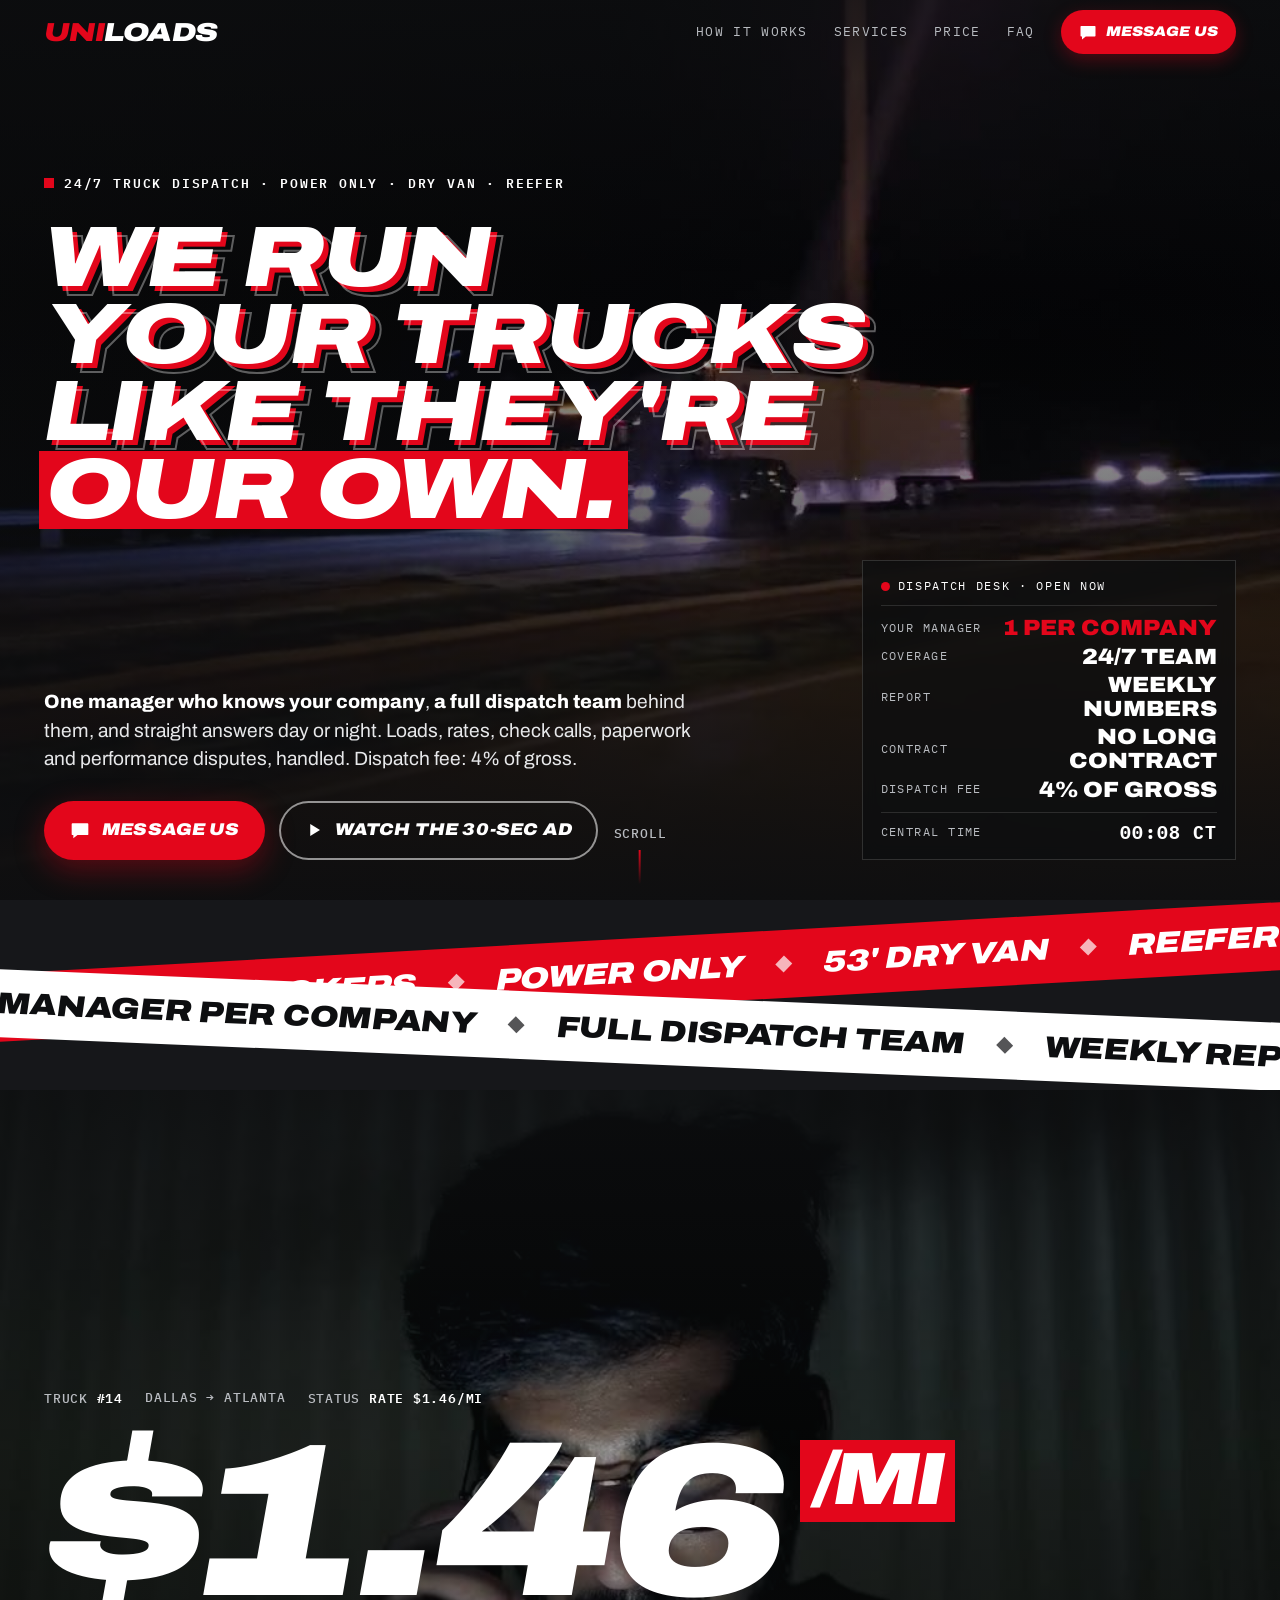
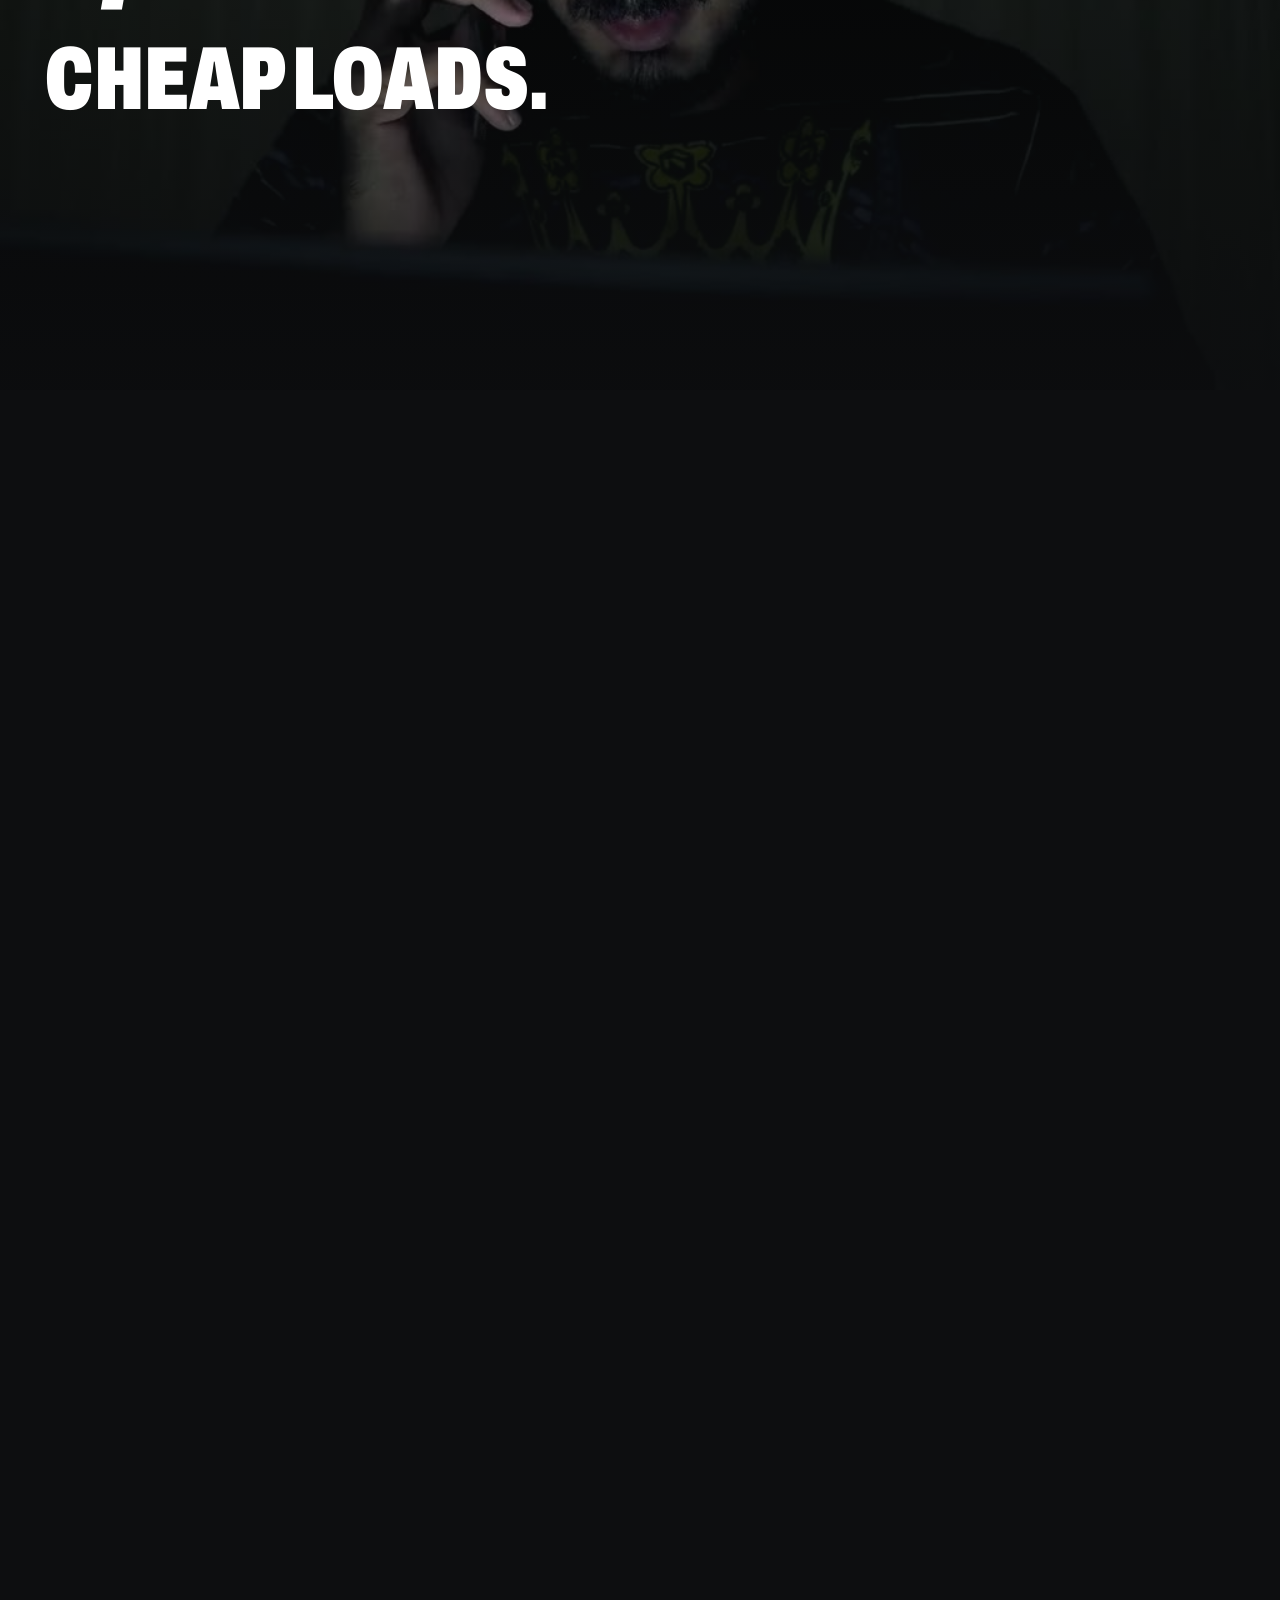
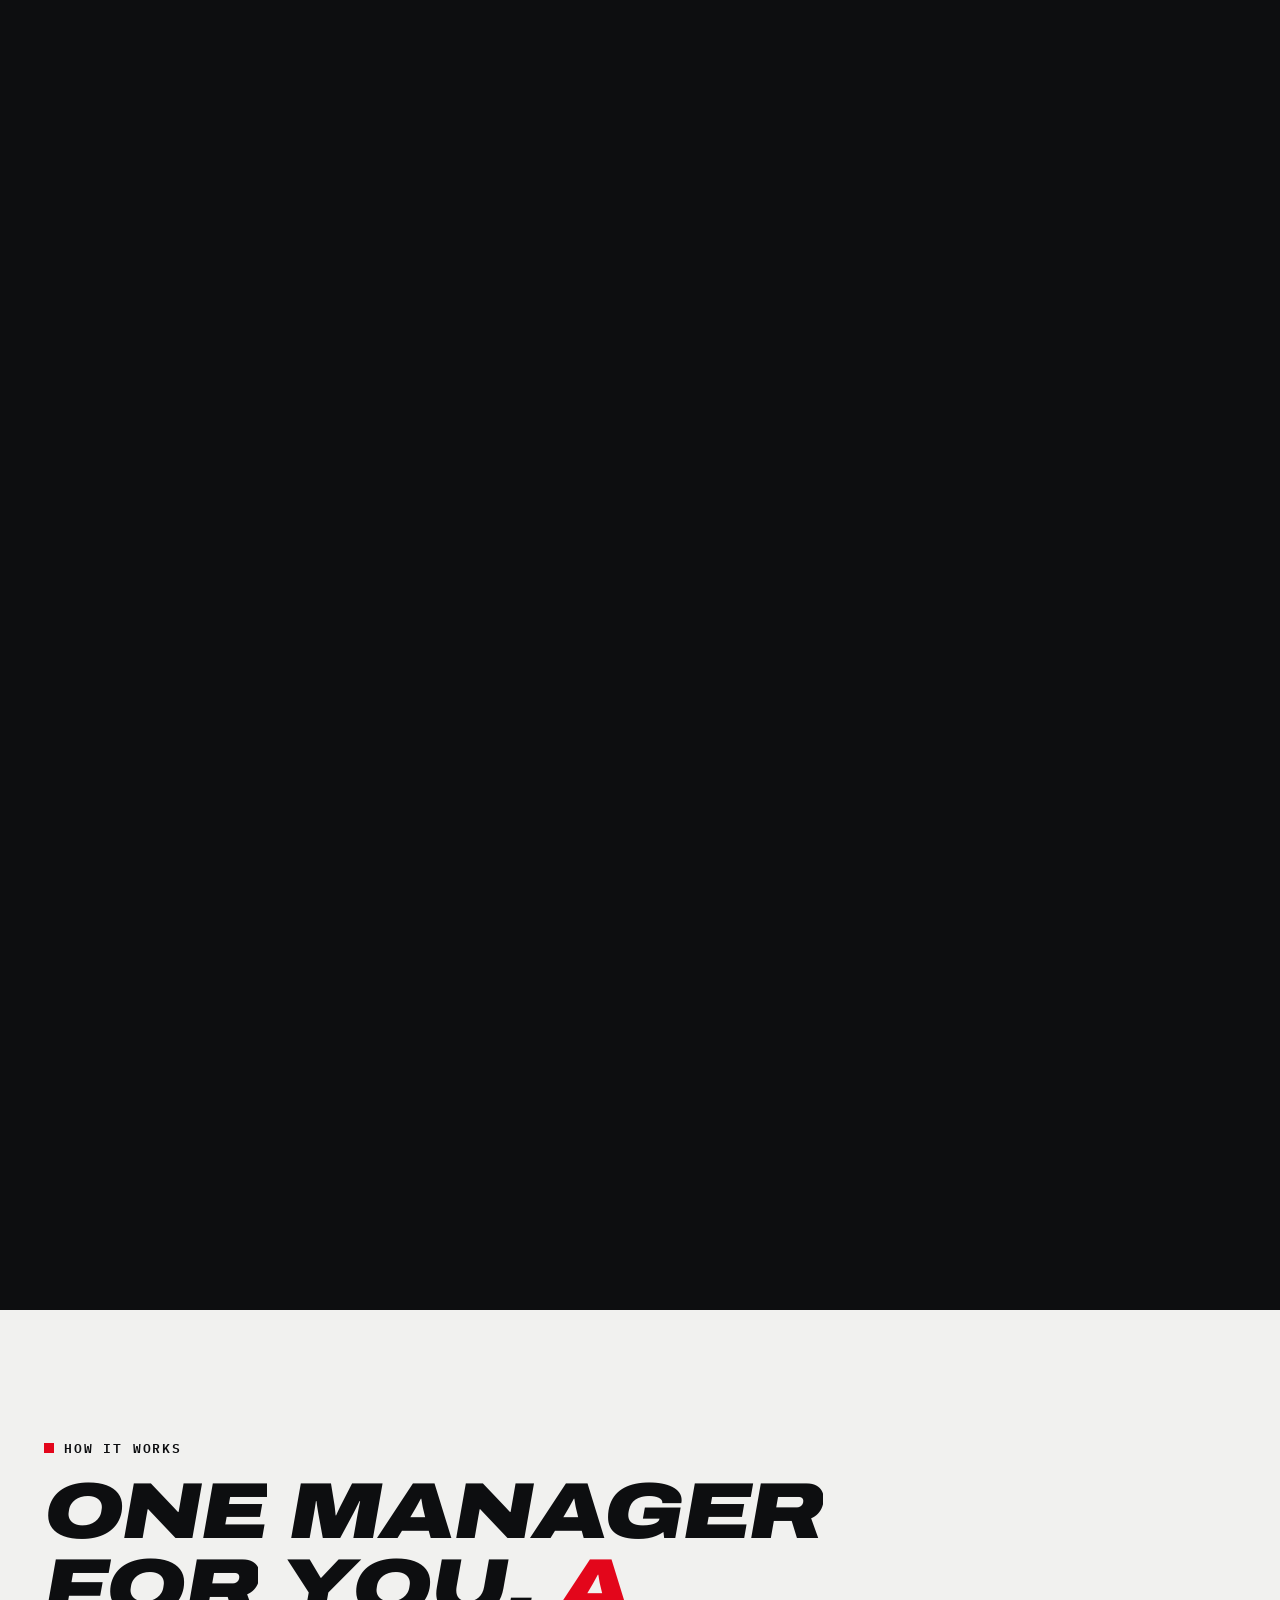
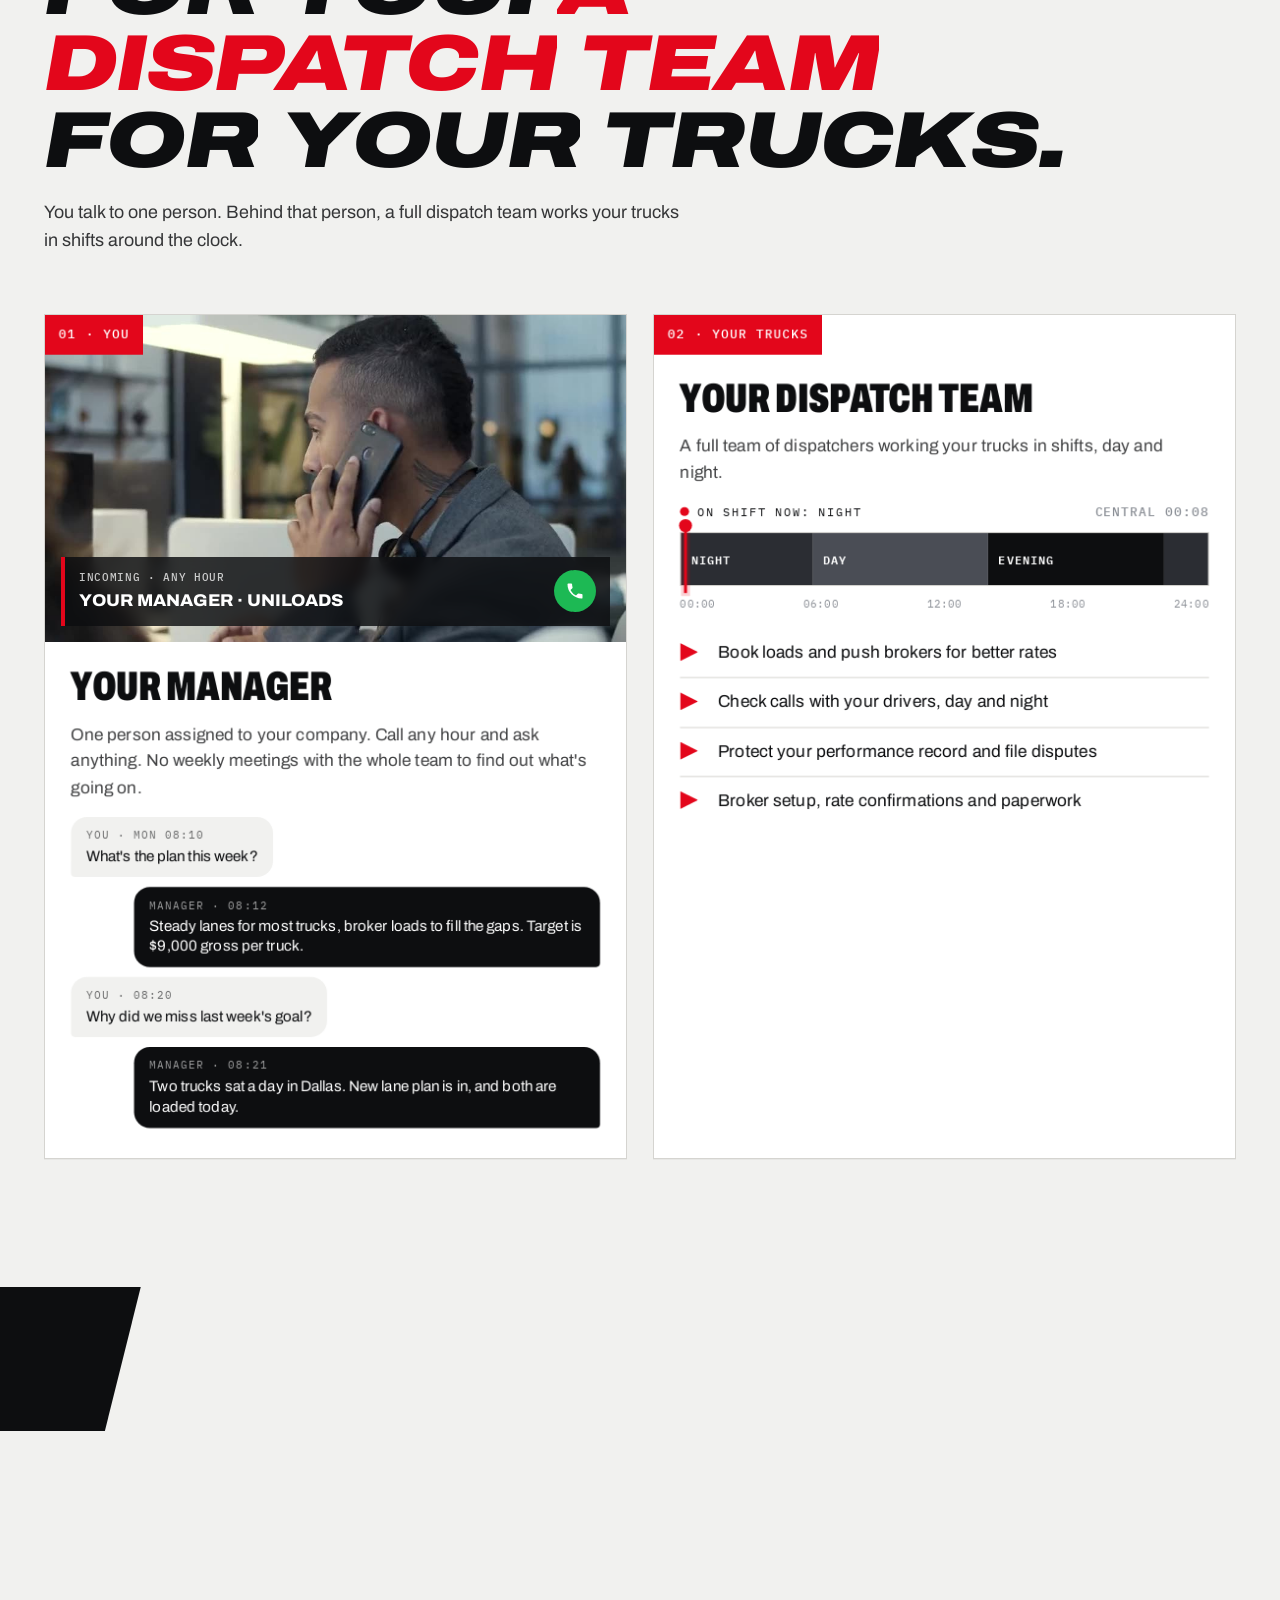
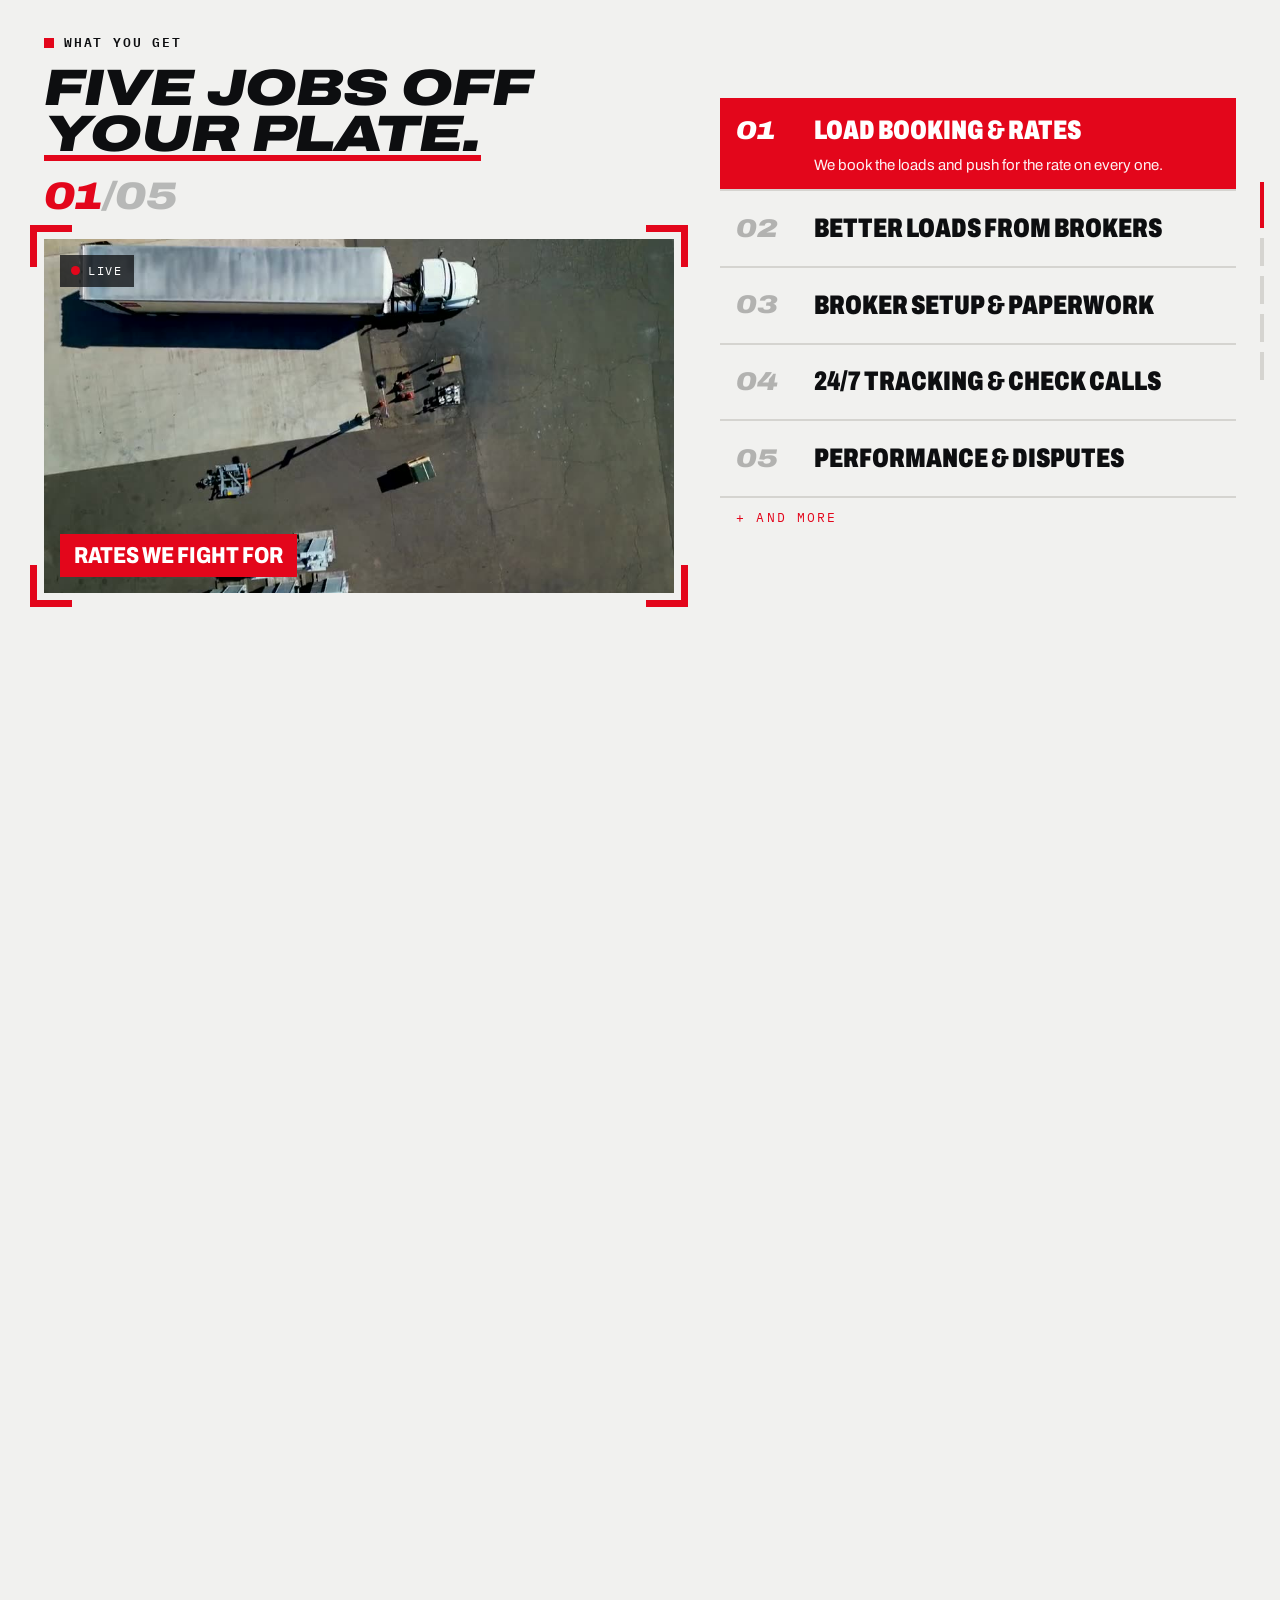
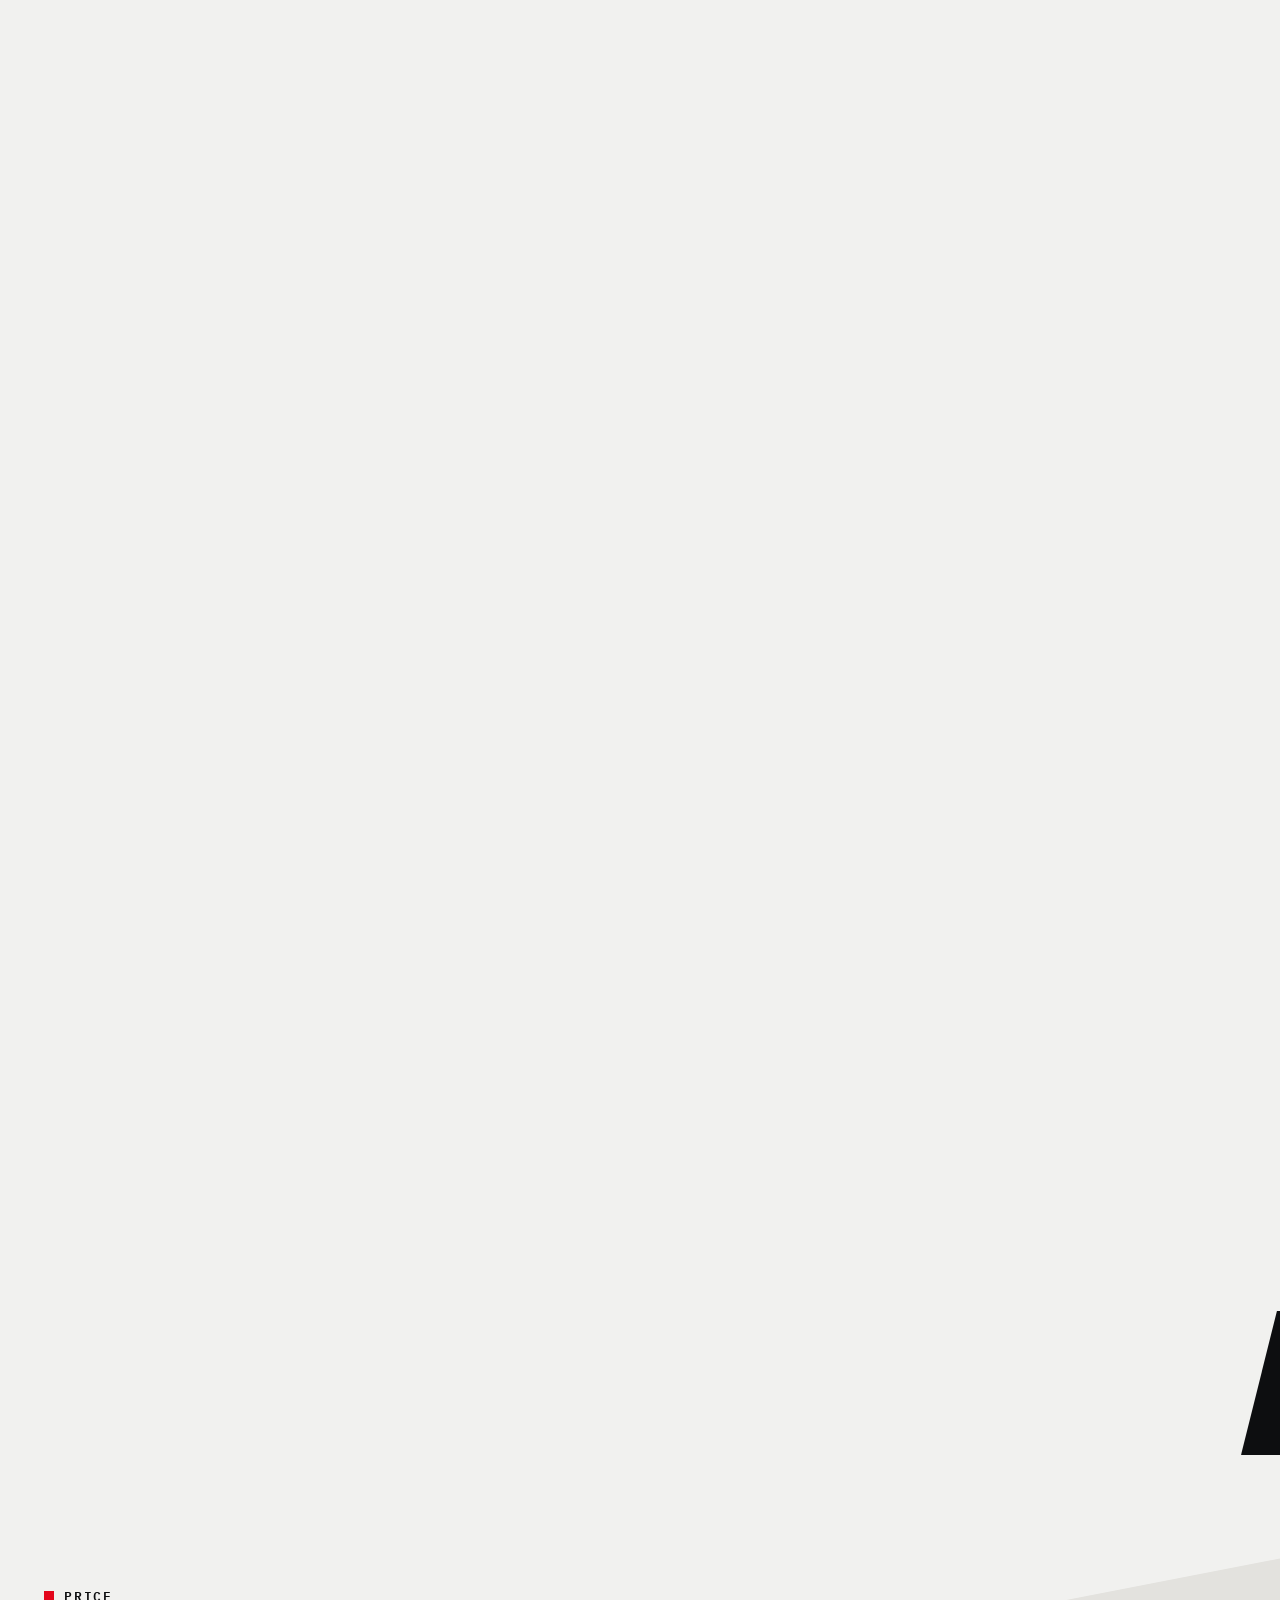
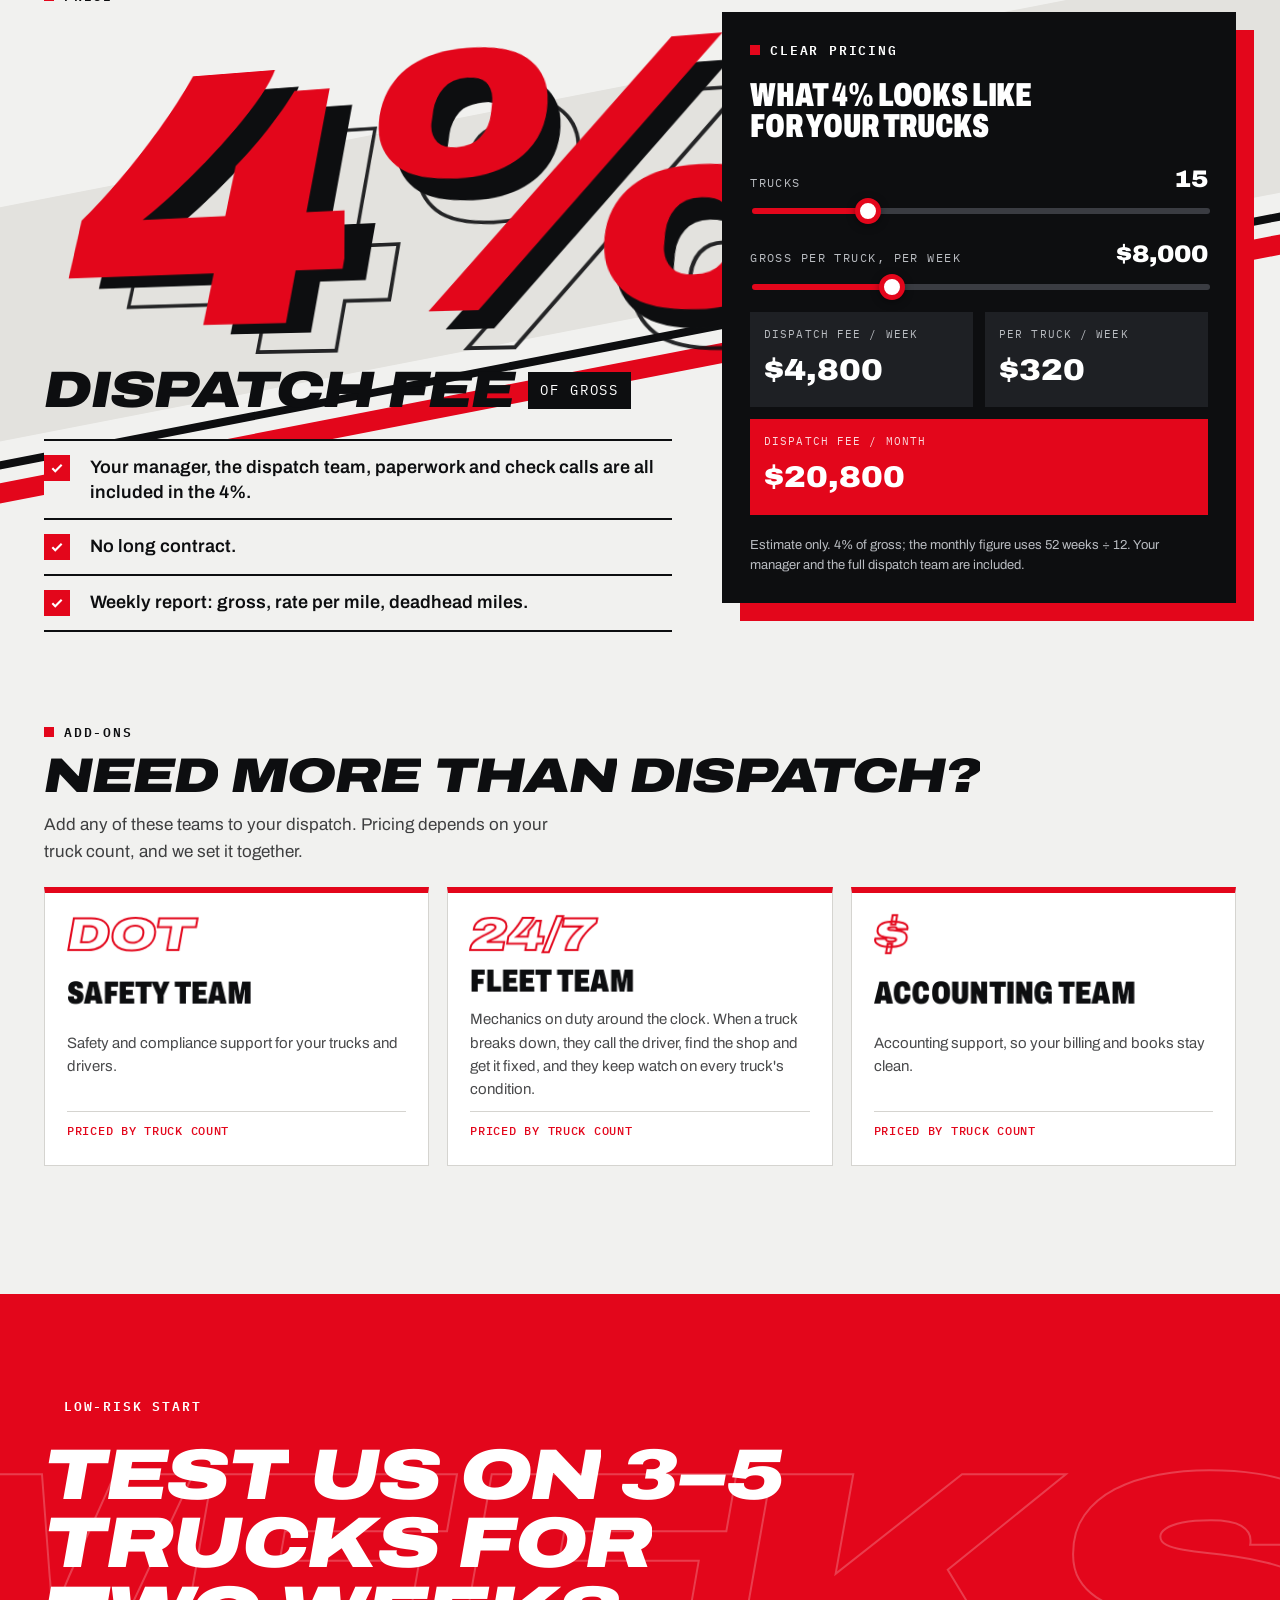
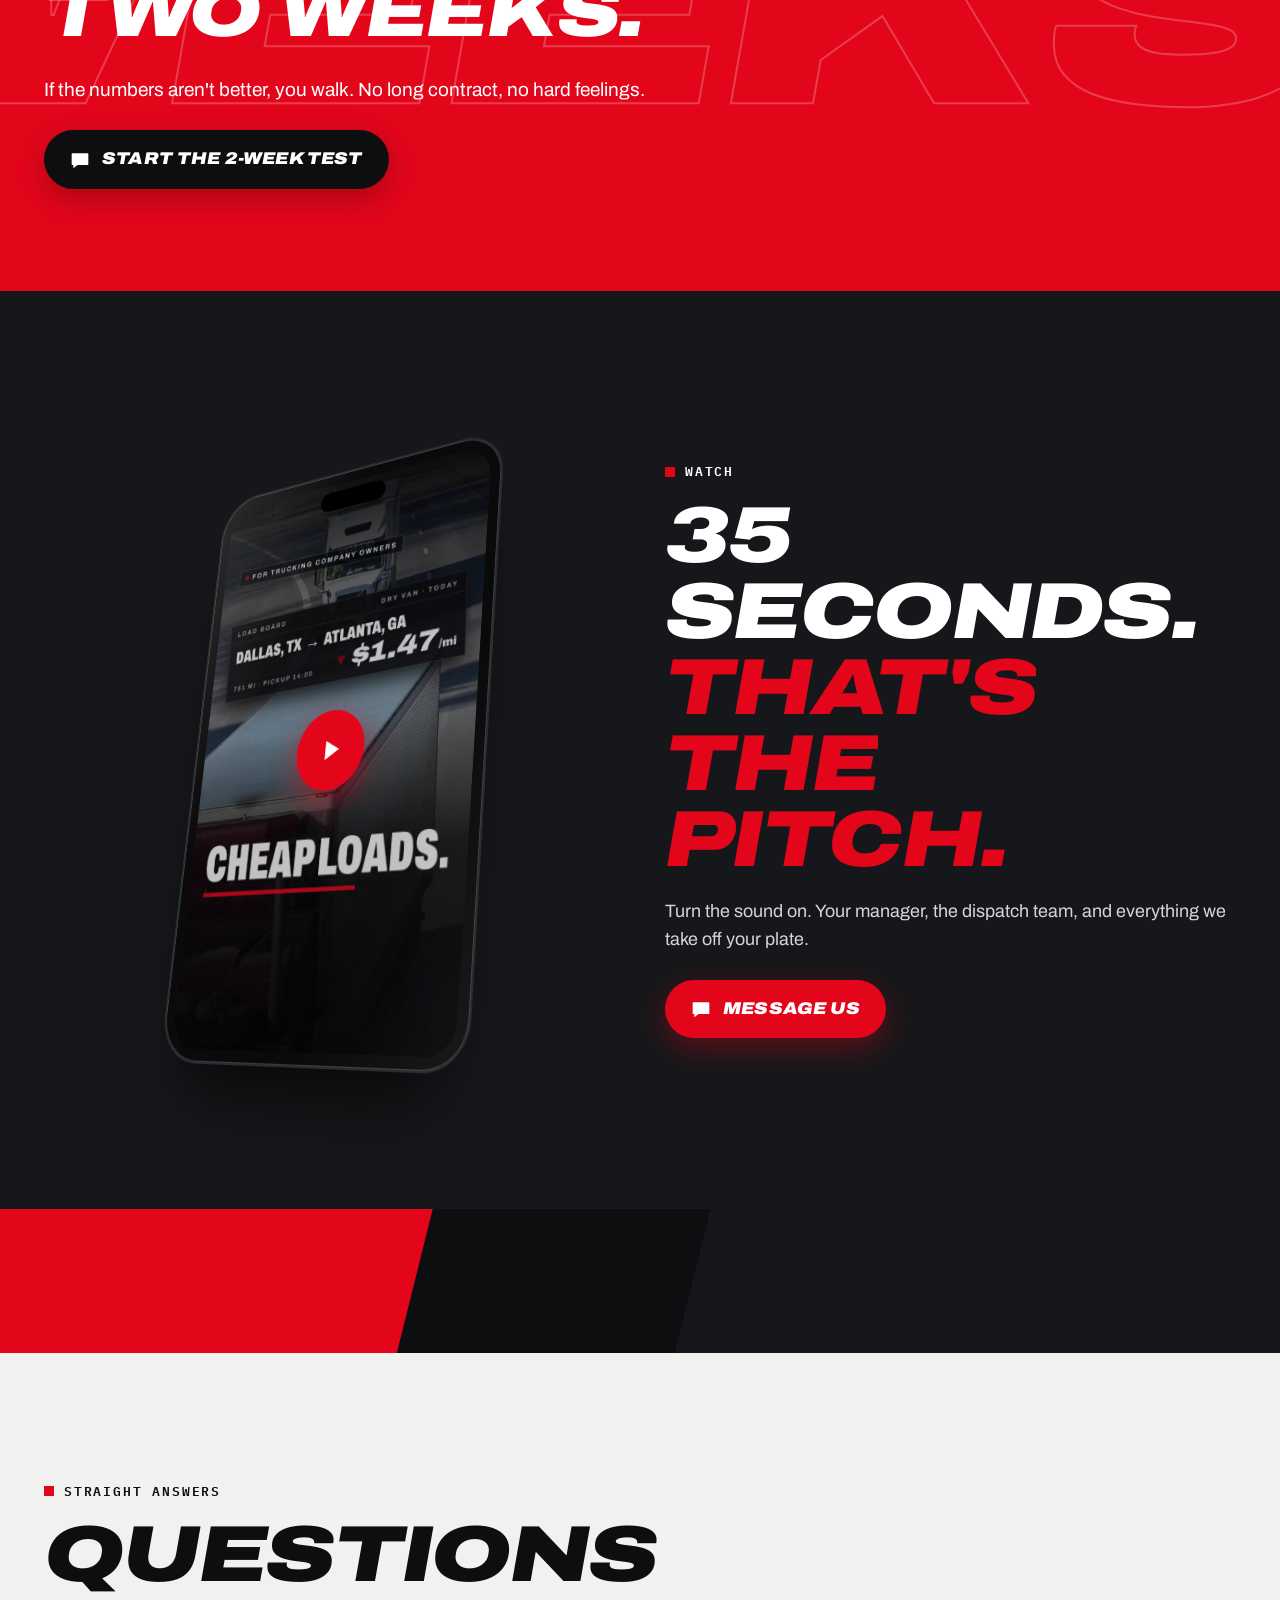
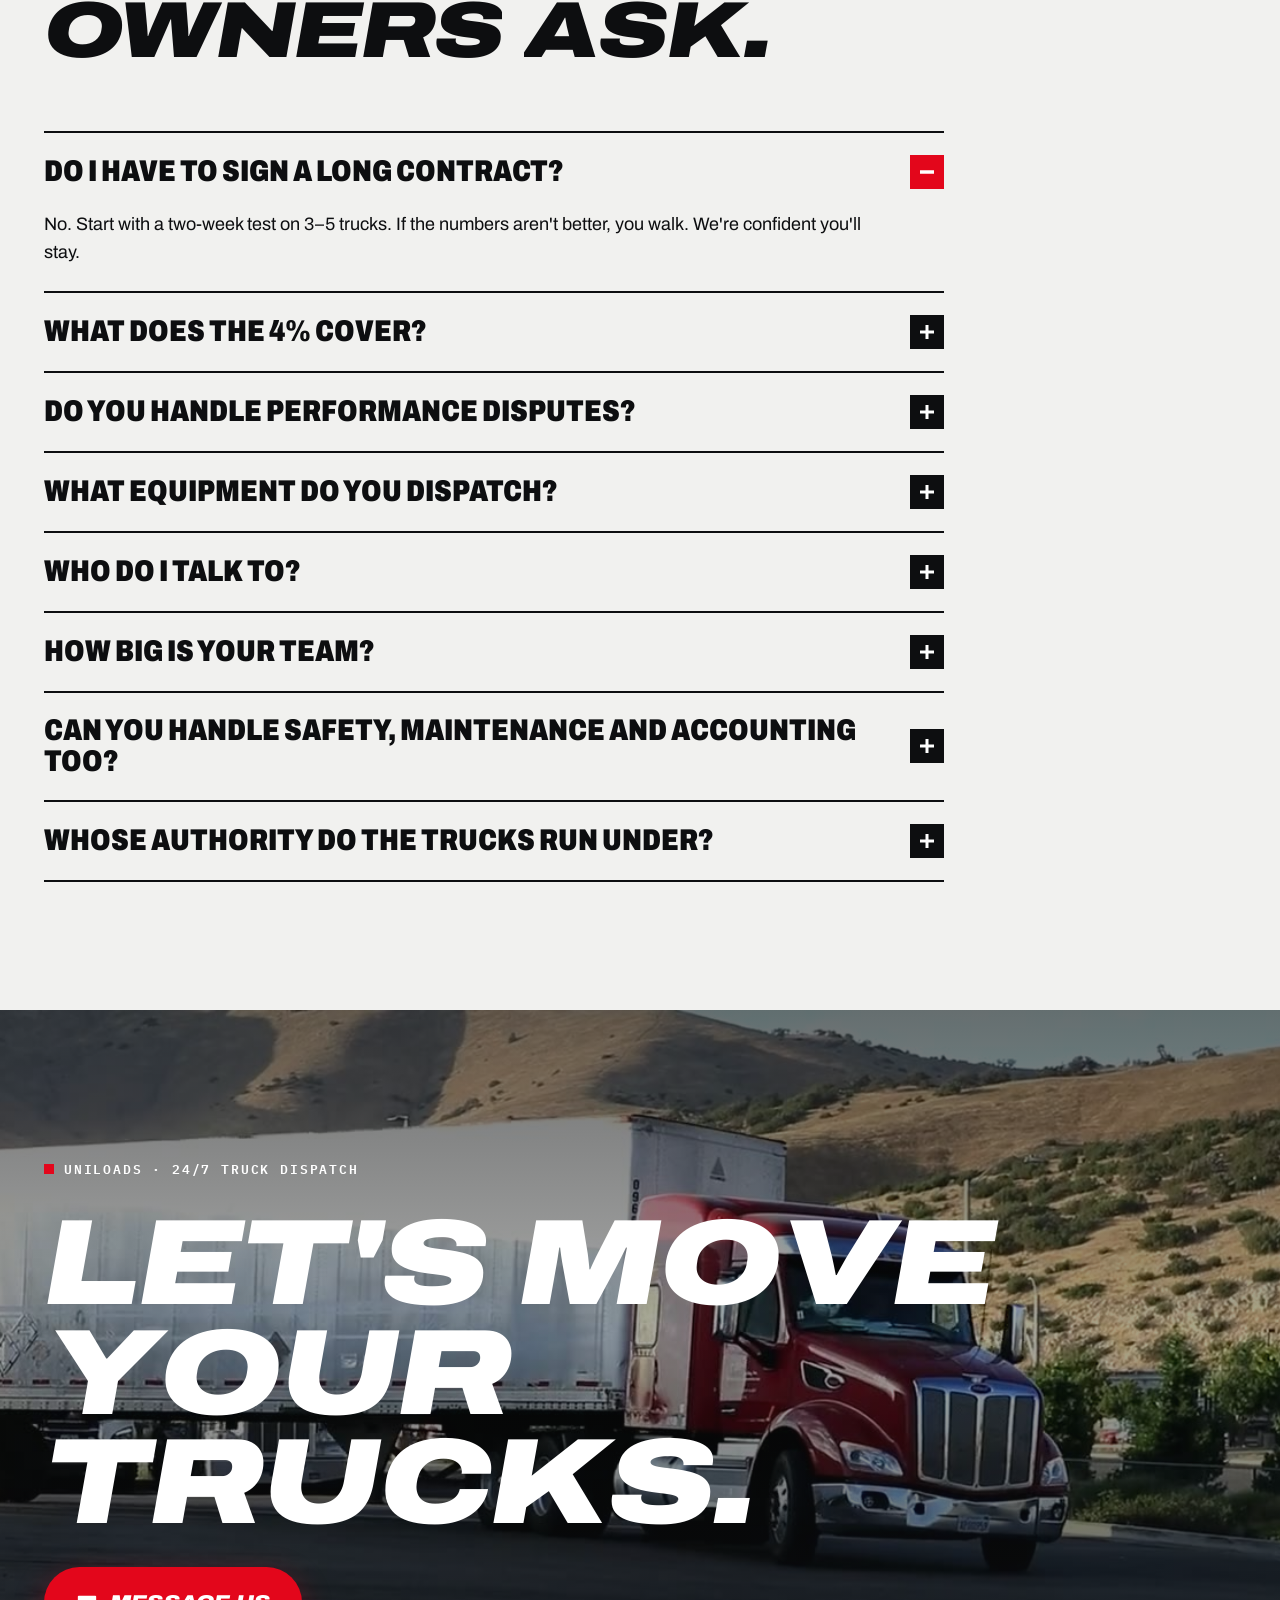
==== commit e2b7fafc: "Story: 'No straight answer?'" ====
--- a/index.html
+++ b/index.html
@@ -543,7 +543,7 @@
         <div class="sl">Deadhead.</div>
         <div class="sl">Trucks waiting <br class="mbr">for loads.</div>
         <div class="sl red">You pay for all of it.</div>
-        <div class="sl">Ask why? <br class="mbr">No straight answer.</div>
+        <div class="sl">No straight answer?</div>
       </div>
     </div>
     <div class="slab k" id="slabK"></div>
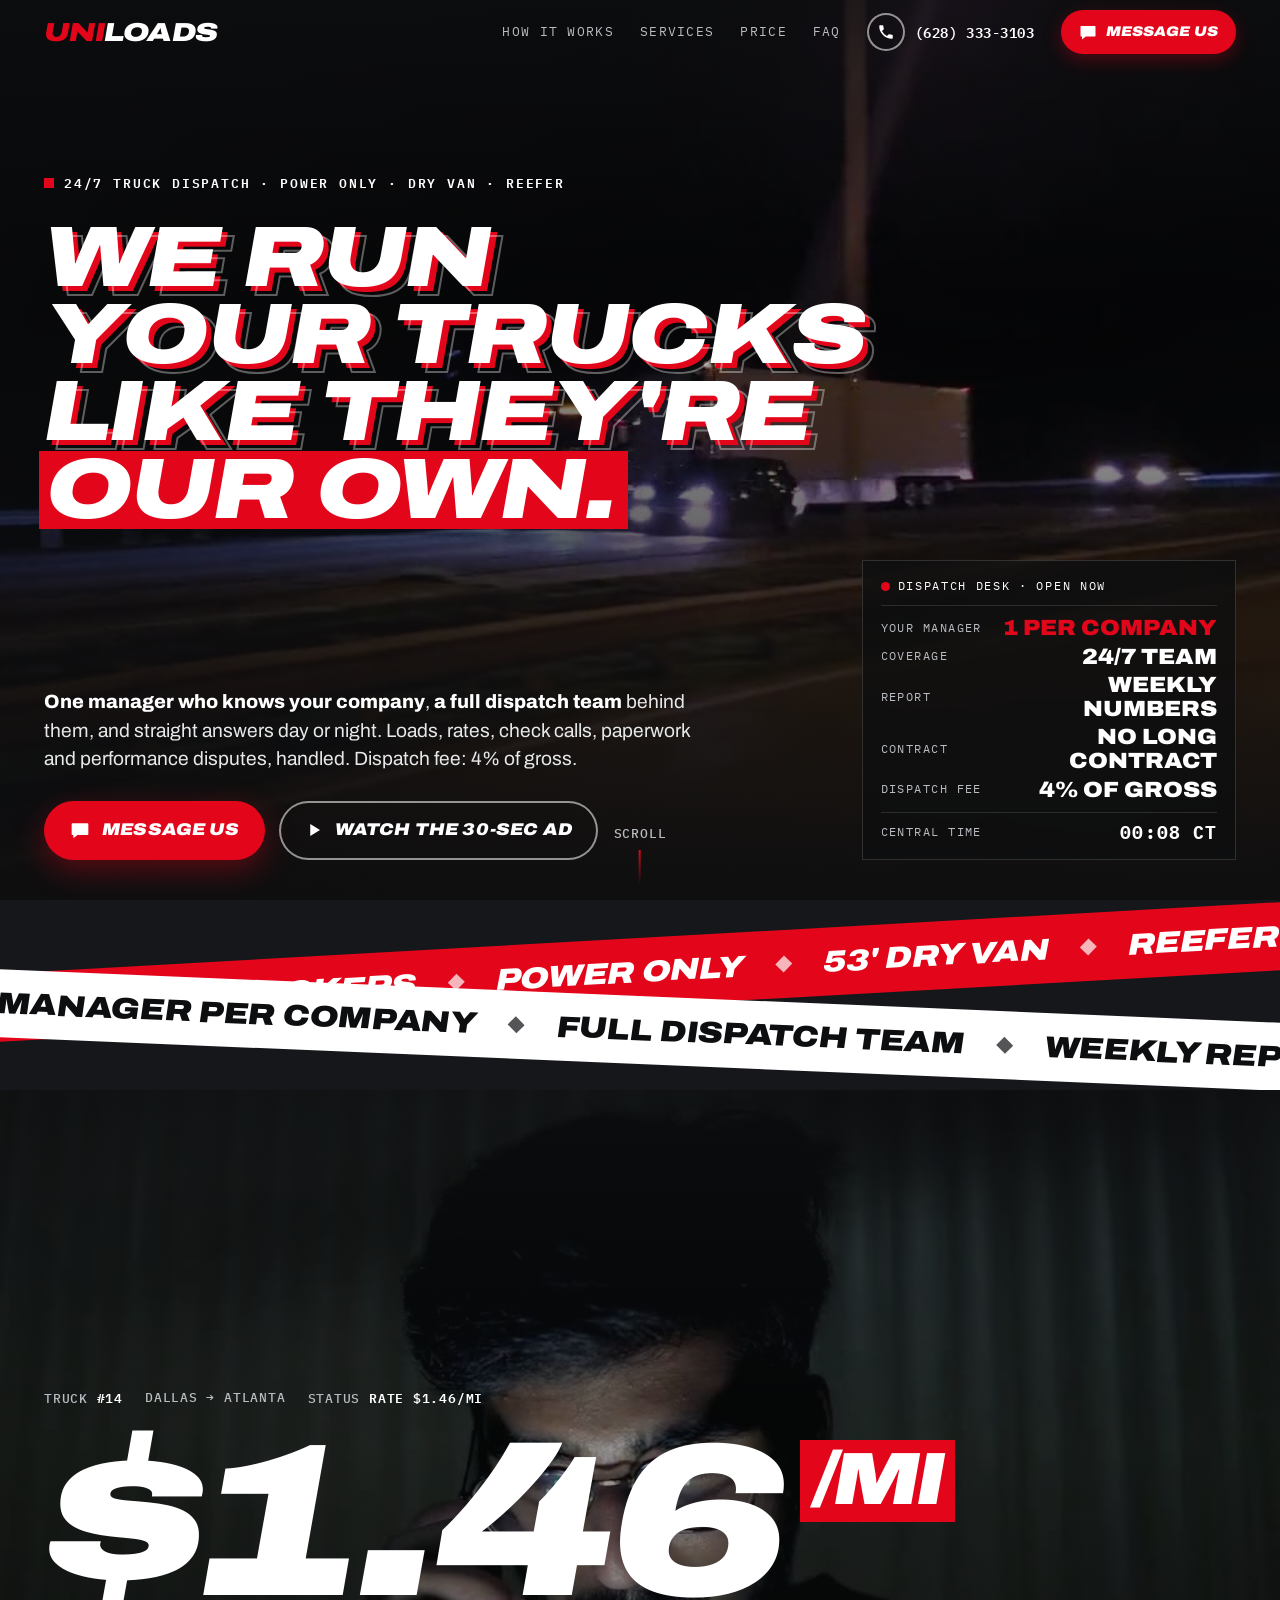
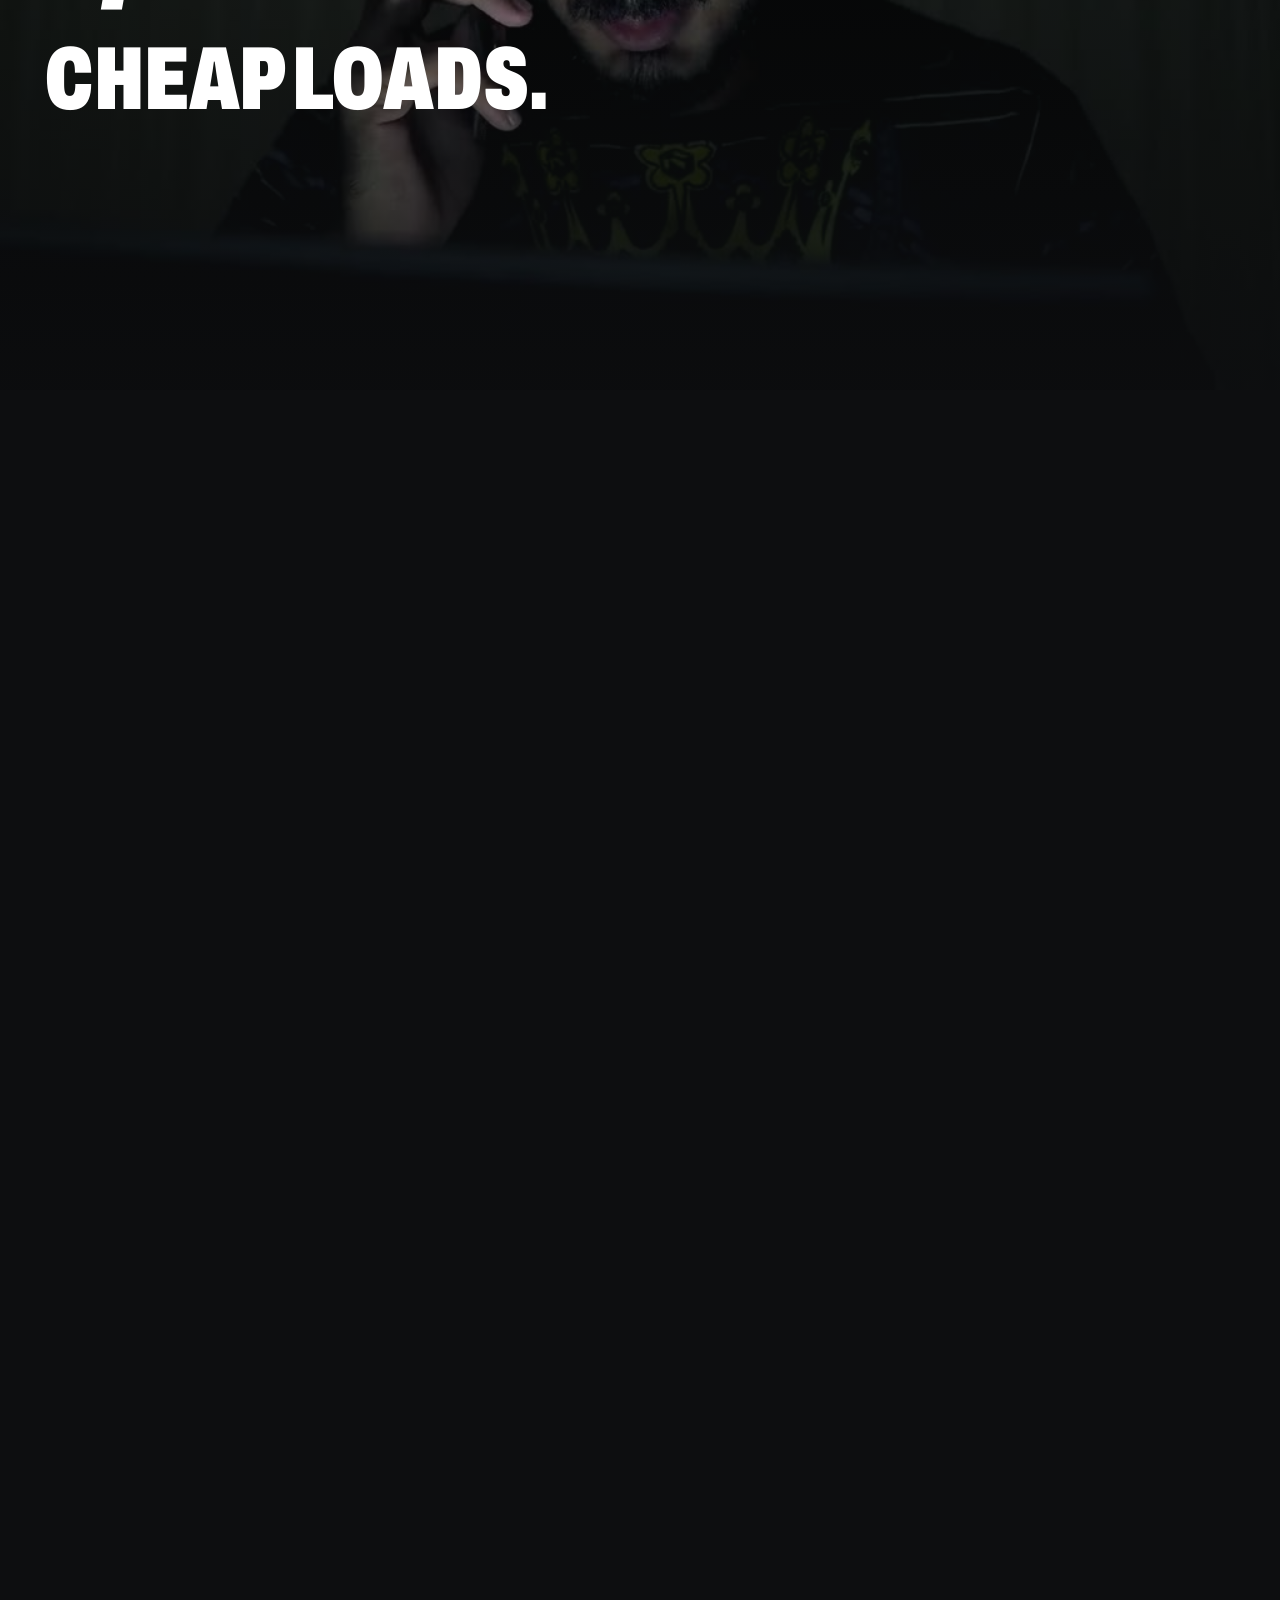
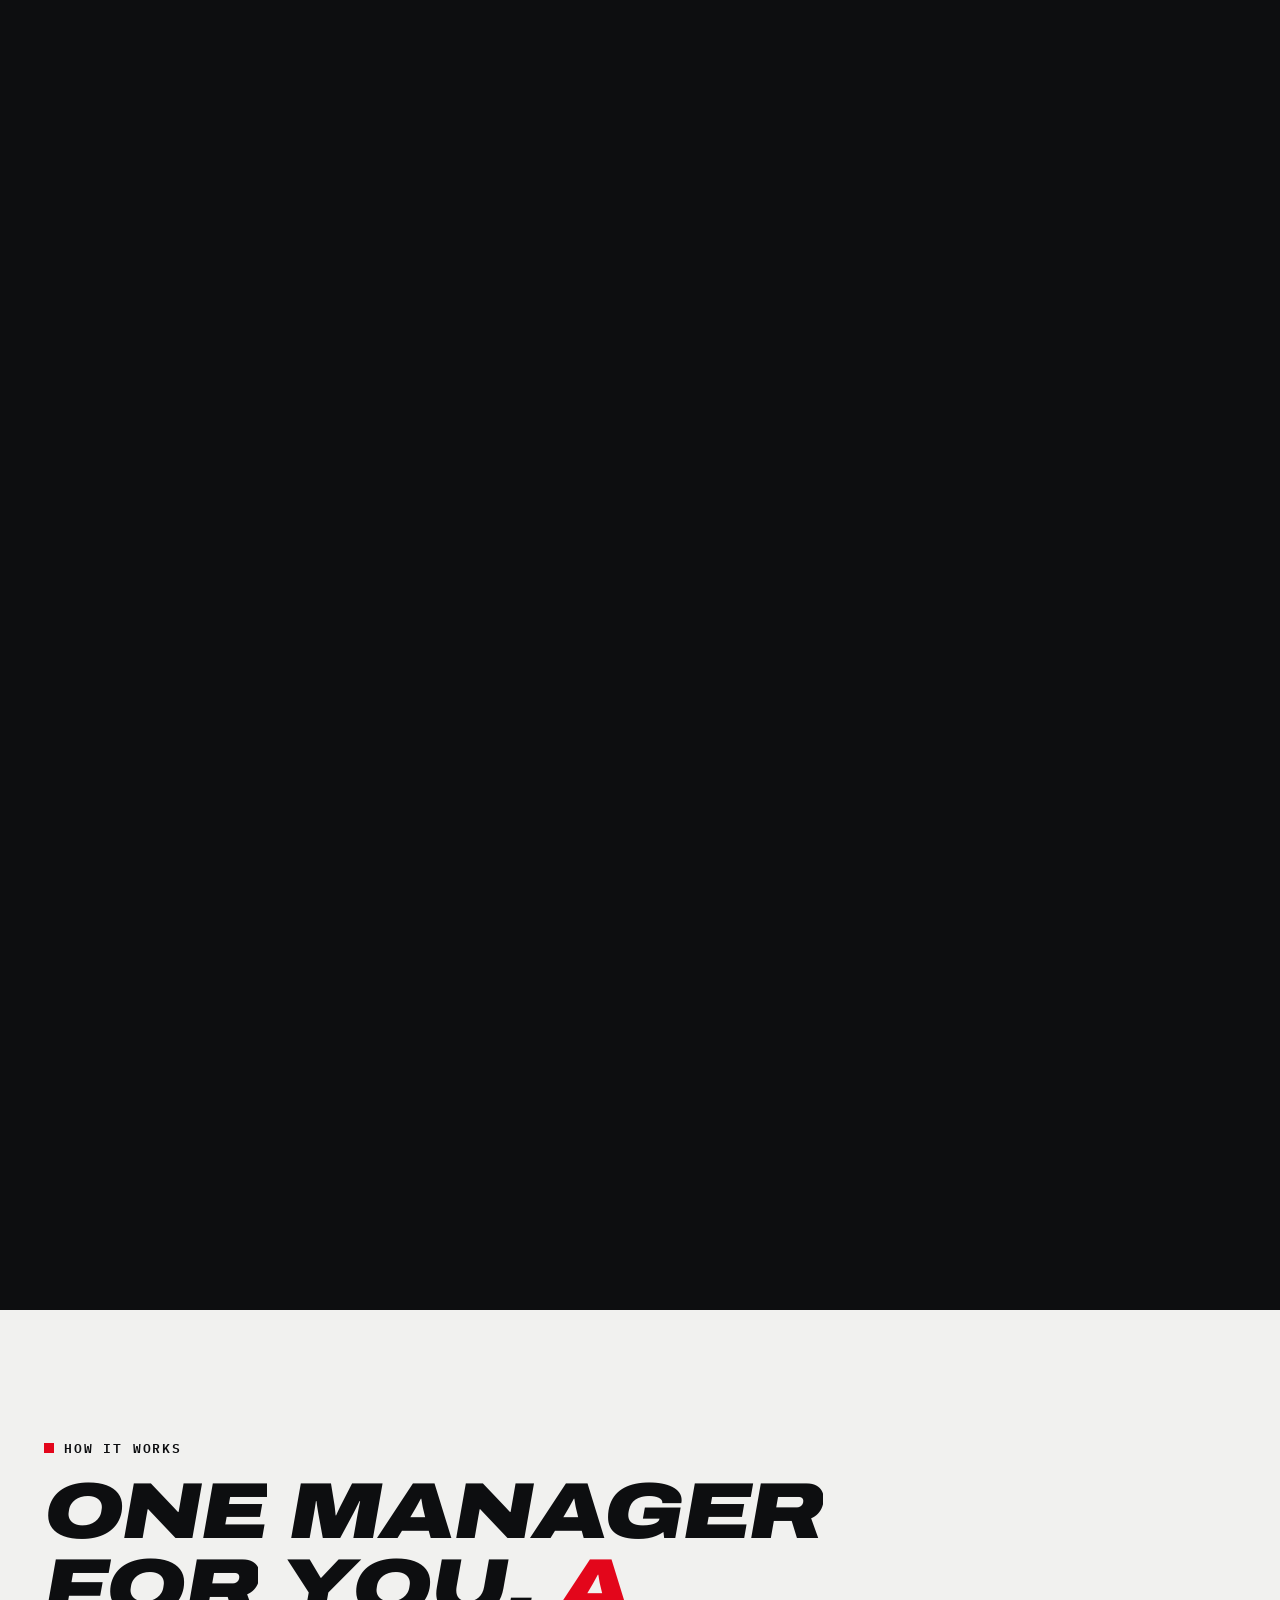
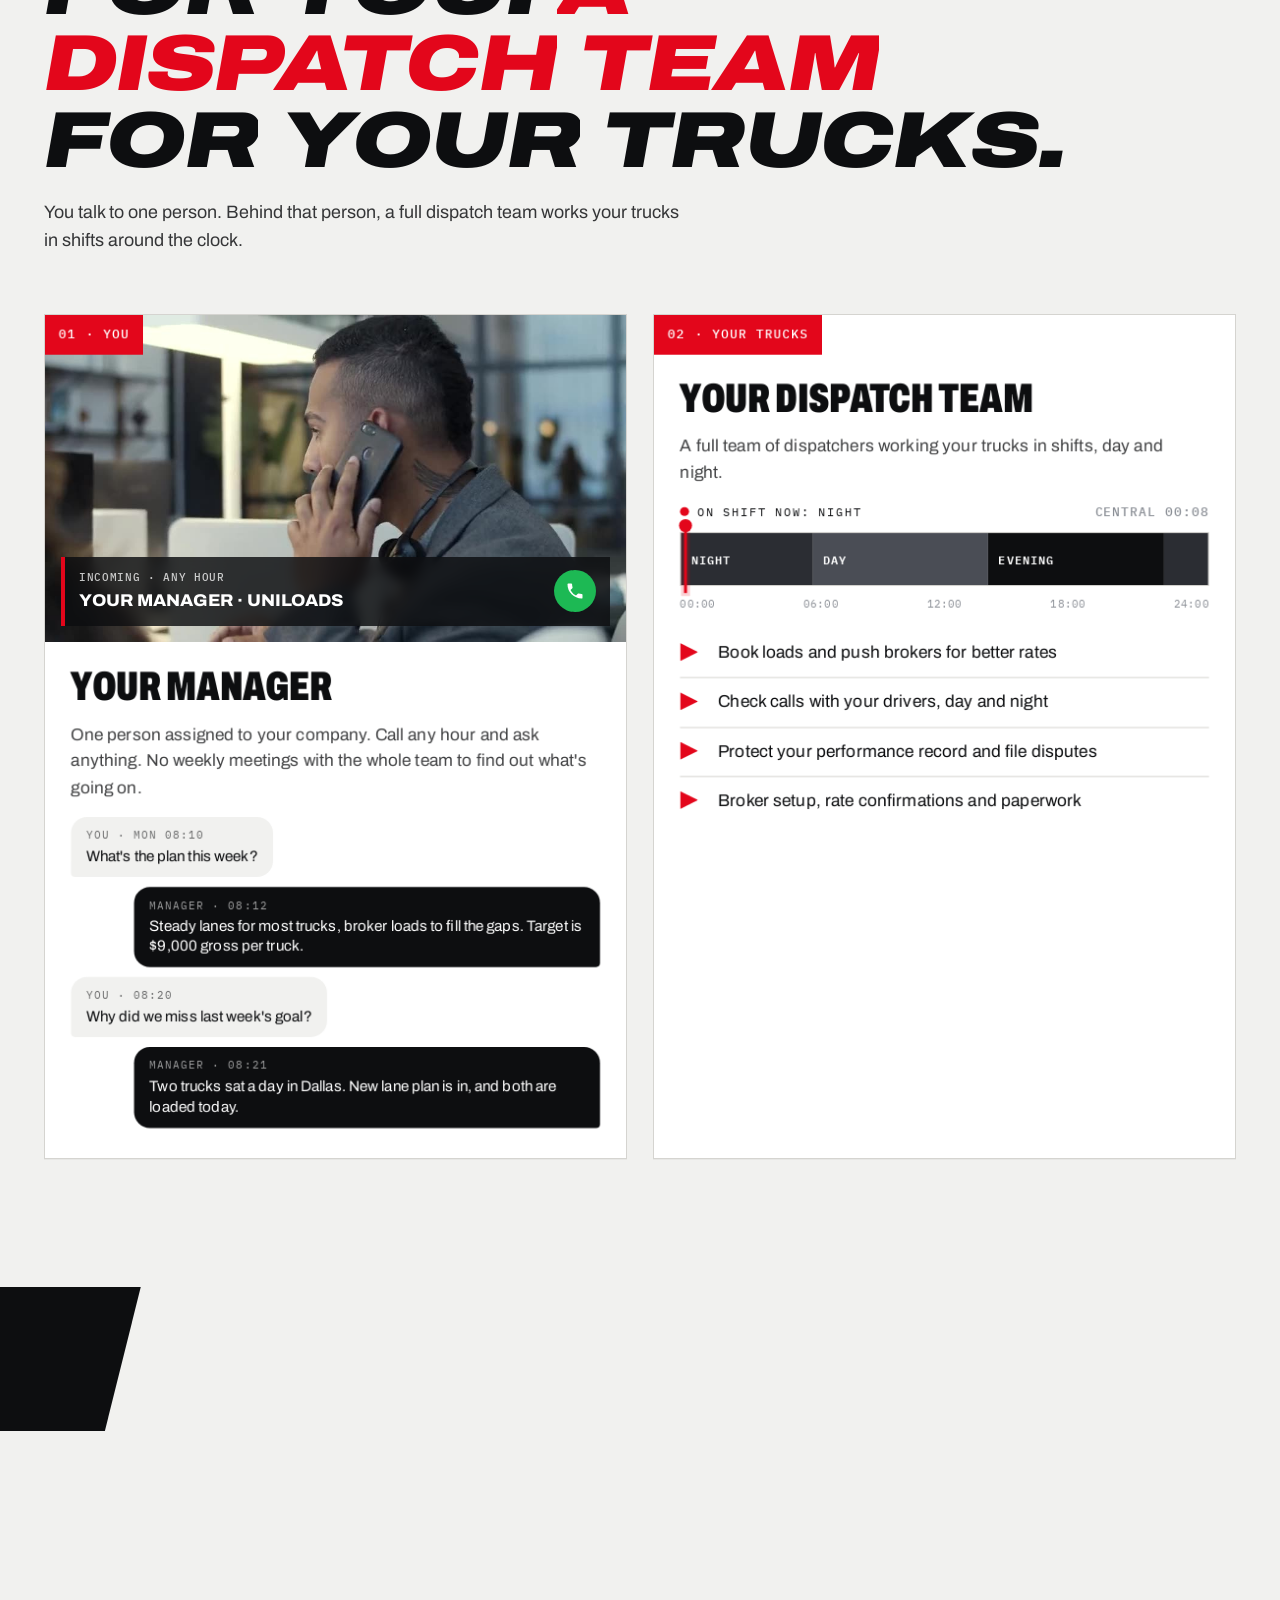
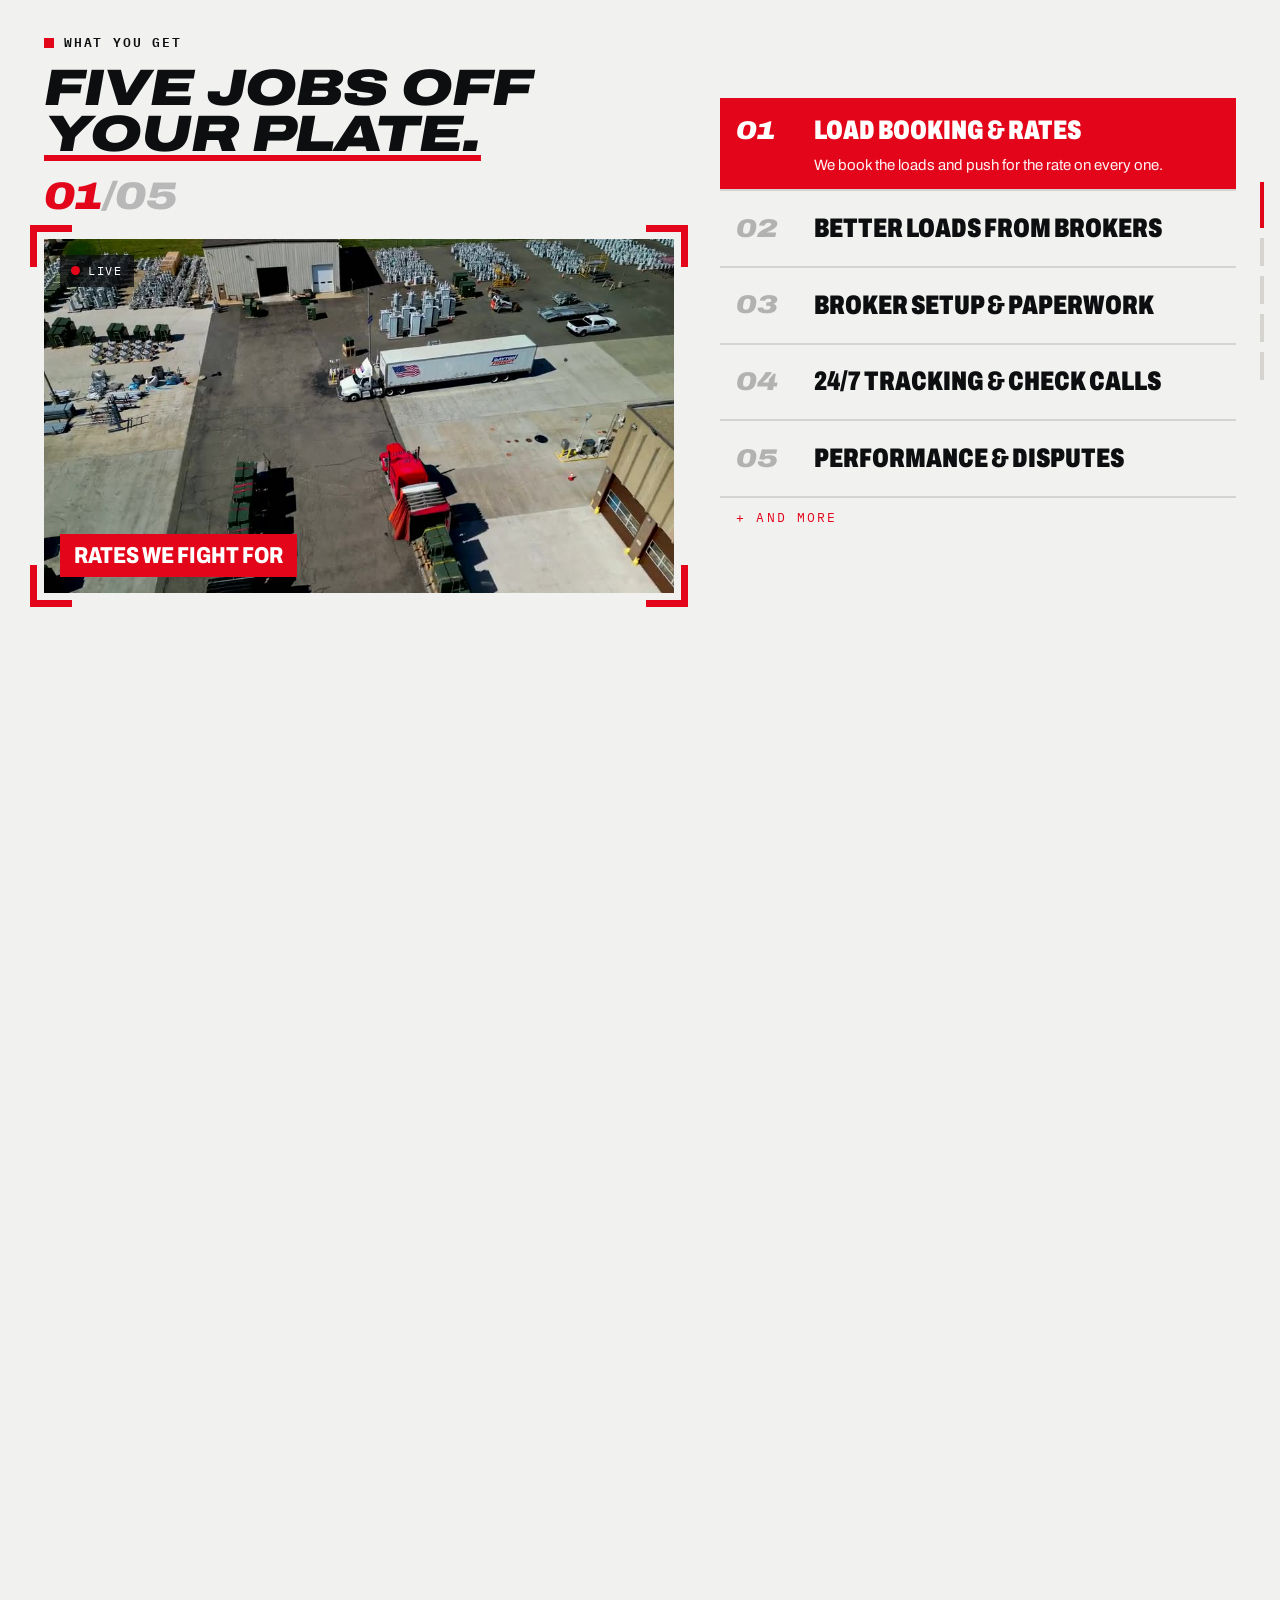
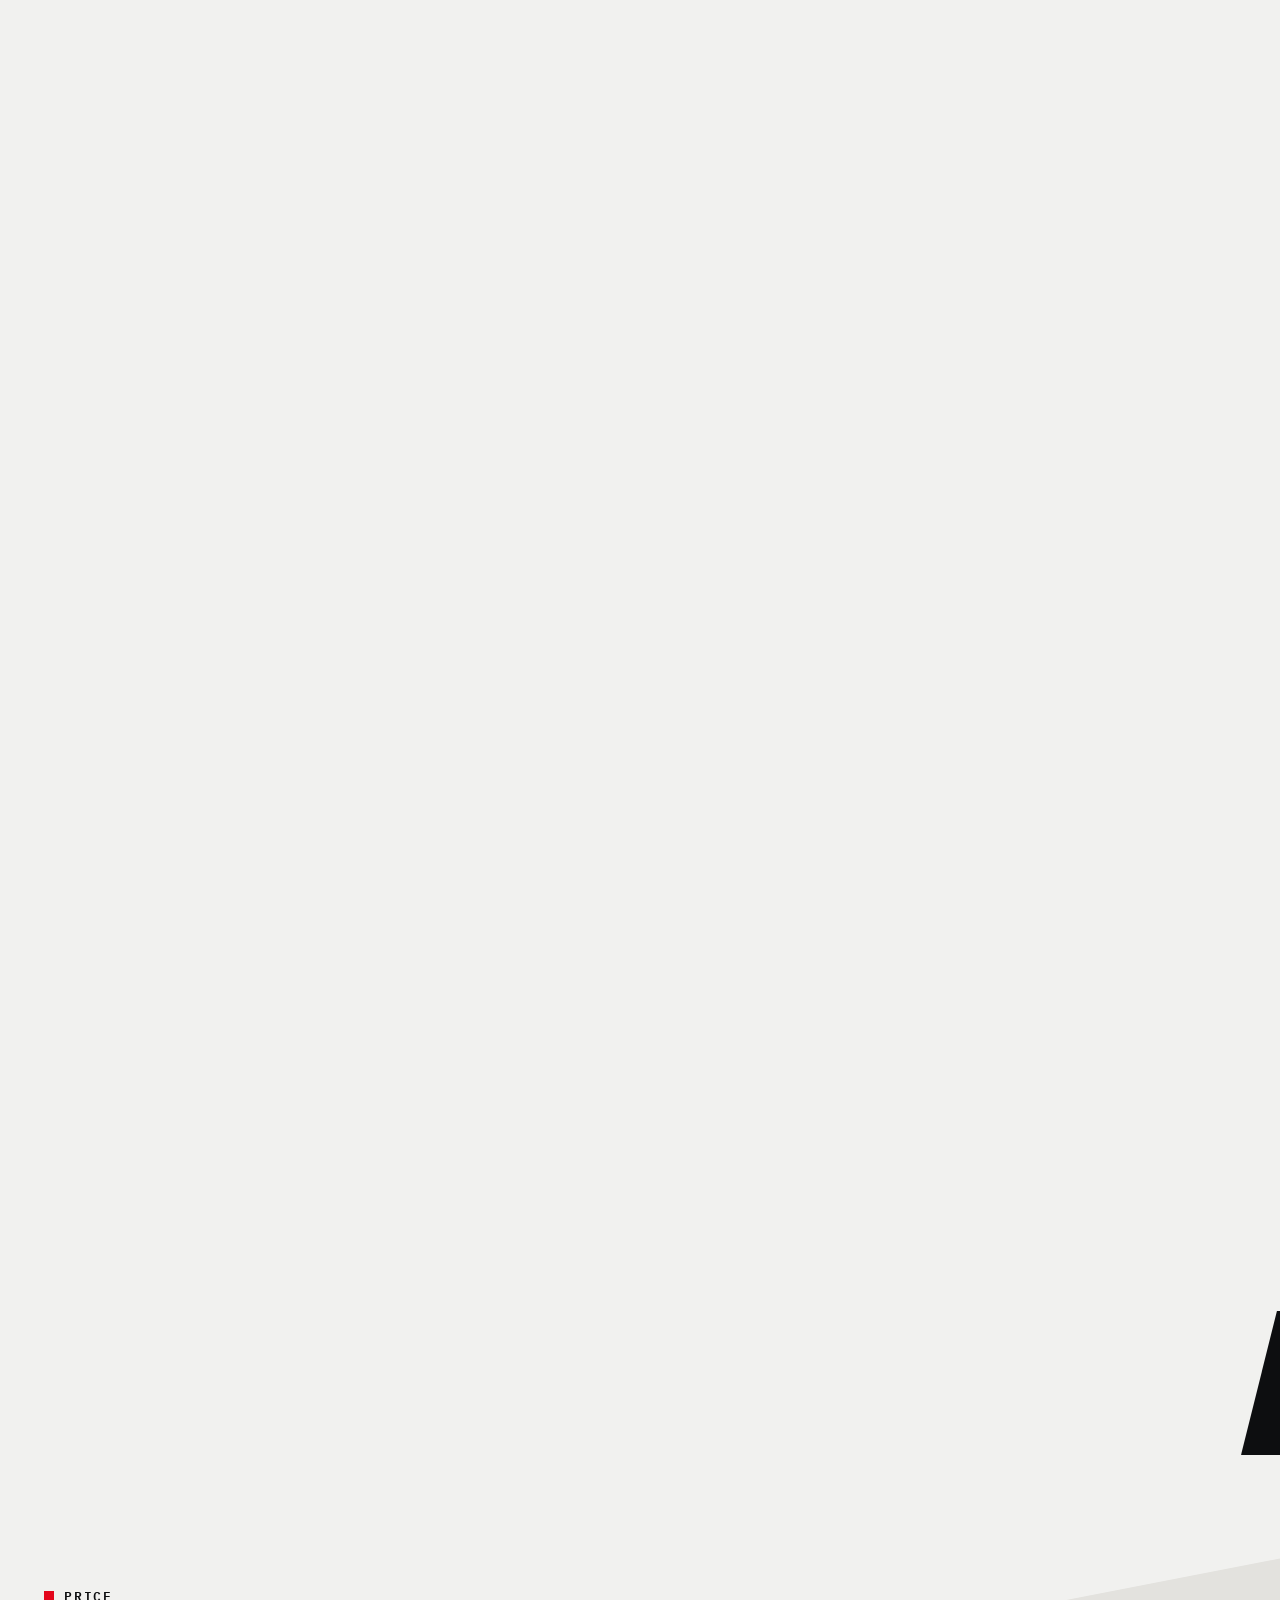
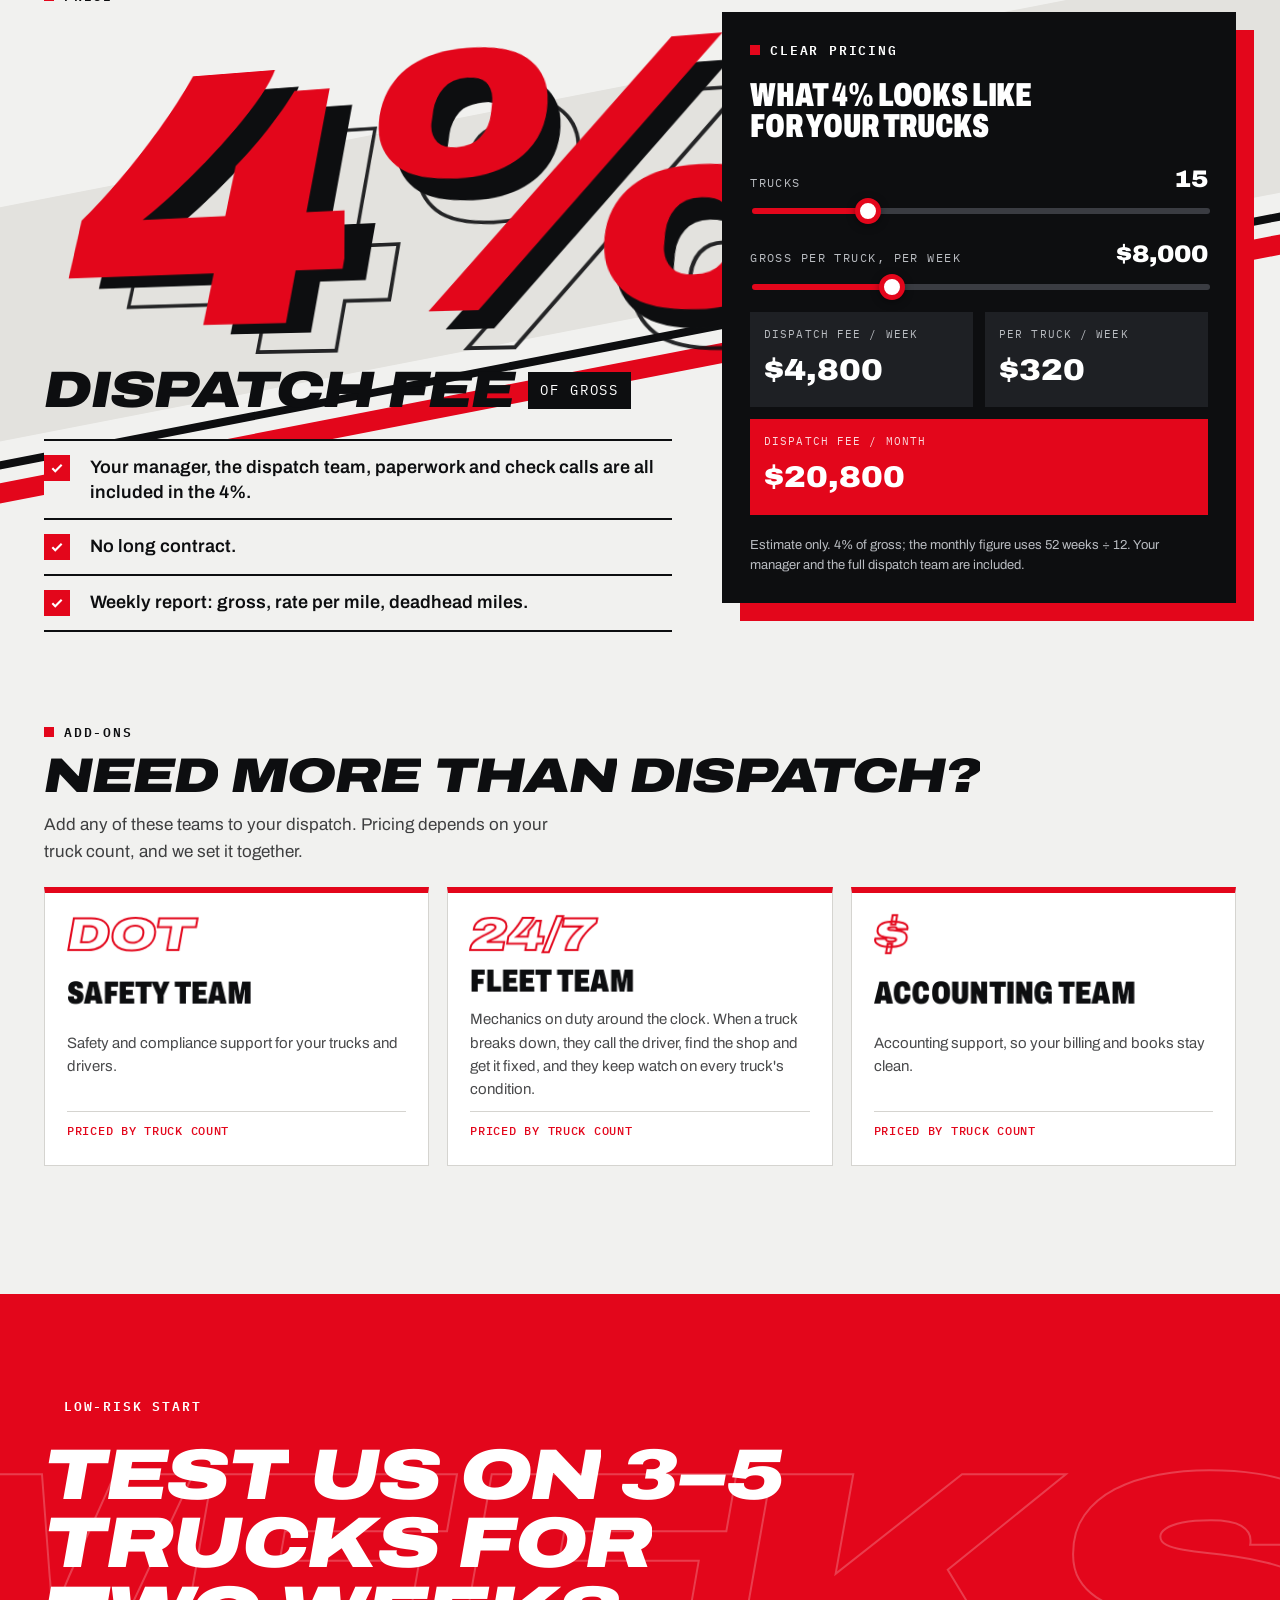
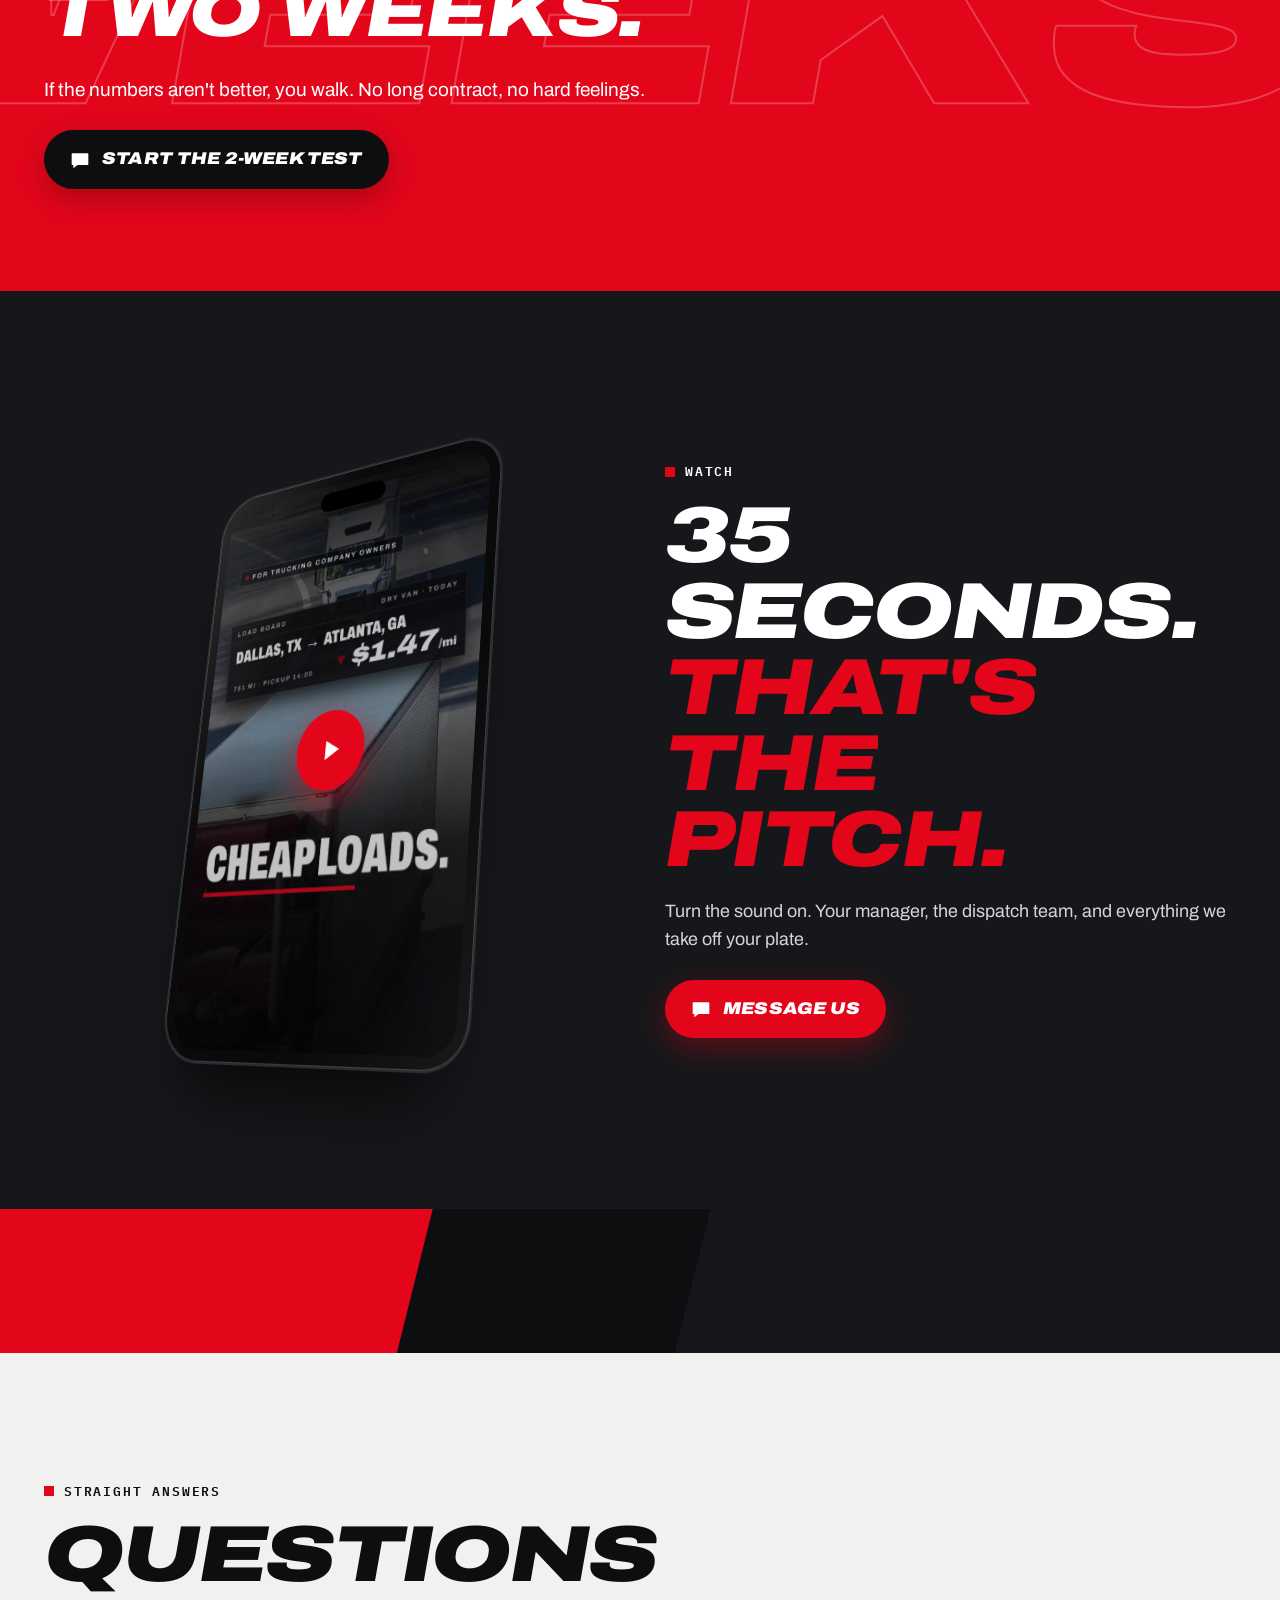
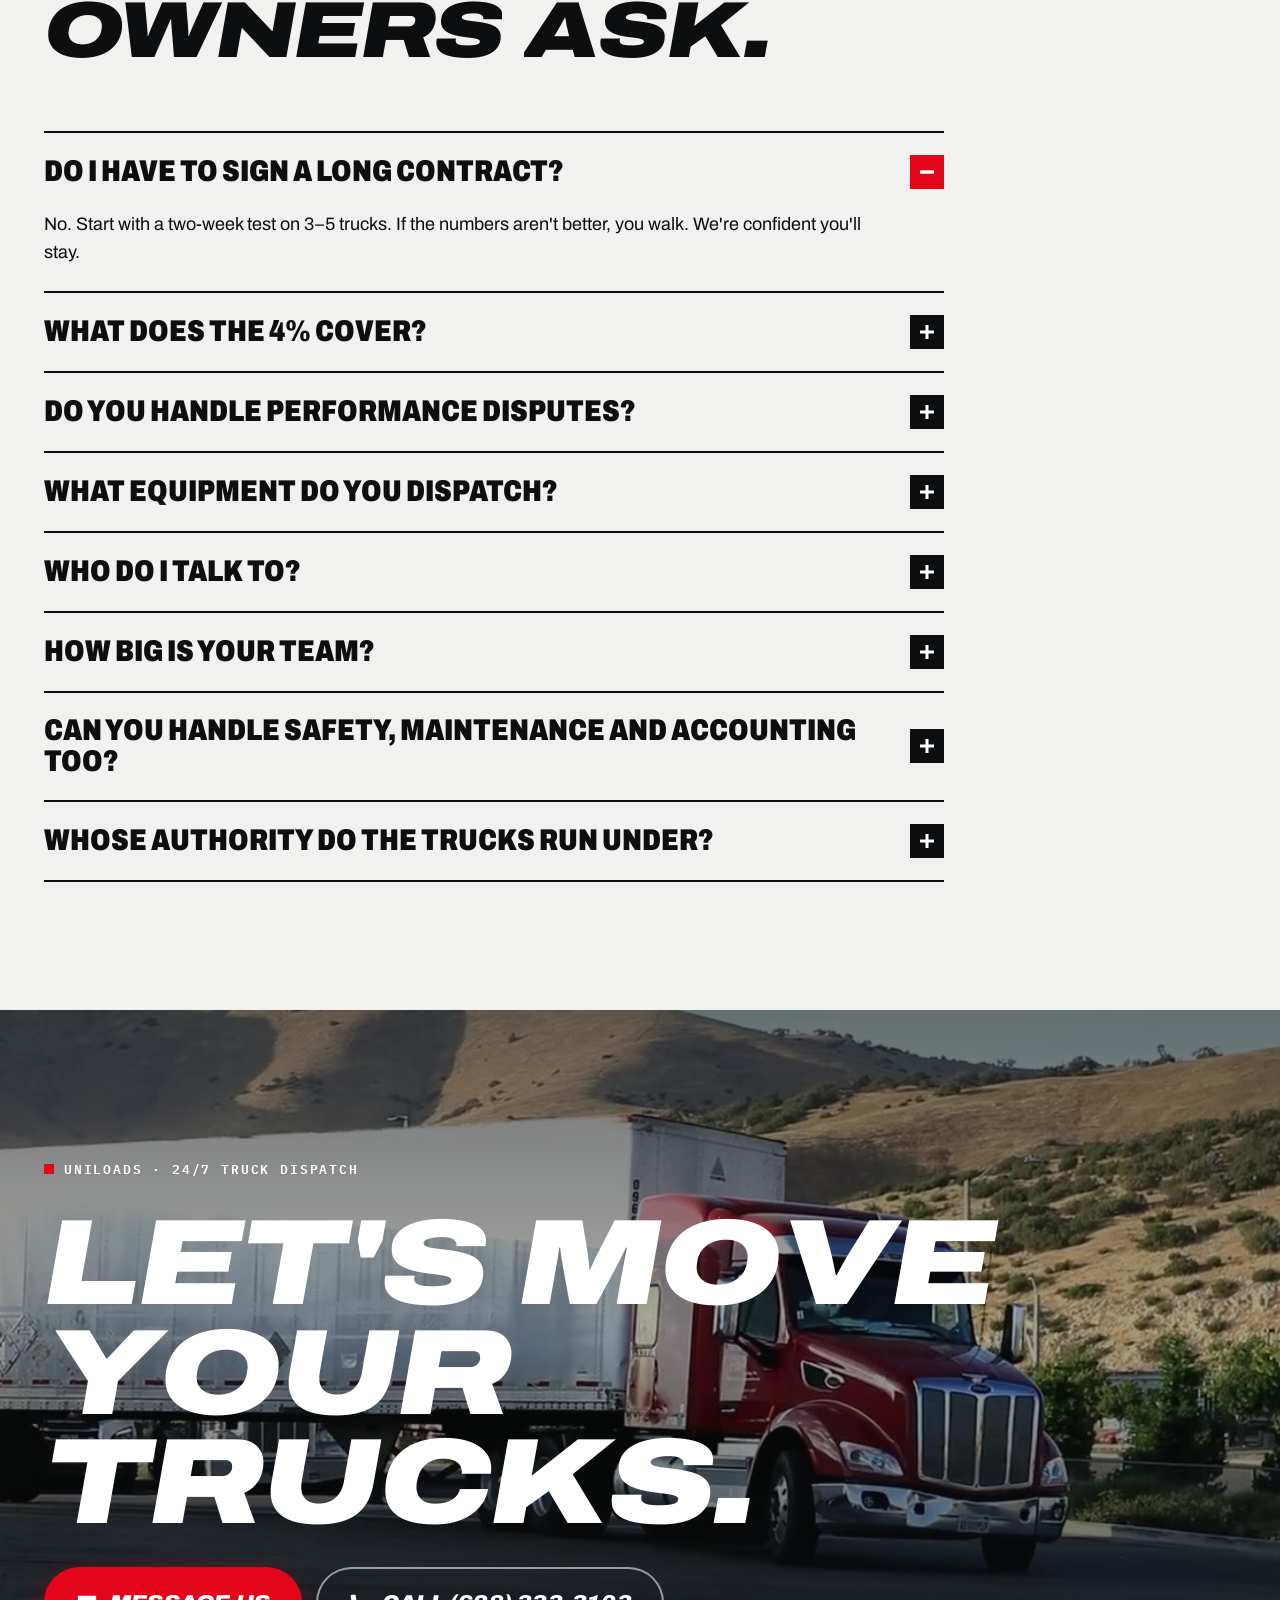
==== commit 2c2d1205: "Add phone number (628) 333-3103: header, call buttons, contact sheet, footer" ====
--- a/index.html
+++ b/index.html
@@ -16,6 +16,7 @@
 <meta property="og:image:width" content="1200">
 <meta property="og:image:height" content="630">
 <meta name="twitter:card" content="summary_large_image">
+<script type="application/ld+json">{"@context":"https://schema.org","@type":"Organization","name":"UNILoads","url":"https://uniloads.net/","email":"dispatch@uniloads.net","telephone":"+1-628-333-3103","contactPoint":{"@type":"ContactPoint","telephone":"+1-628-333-3103","contactType":"sales","areaServed":"US","availableLanguage":"English"}}</script>
 <style>:root{color-scheme:light;padding-top:env(safe-area-inset-top,0px);padding-bottom:env(safe-area-inset-bottom,0px)}body{margin:0;font:14px system-ui,sans-serif}img{max-width:100%}[hidden]{display:none!important}</style>
 <meta name="description" content="UNILoads: 24/7 truck dispatch for power-only, dry van and reefer carriers. One manager for your company, a dispatch team for your trucks. Dispatch fee 4% of gross.">
 <link rel="preconnect" href="https://fonts.googleapis.com">
@@ -69,6 +70,14 @@
 .nav a.navlink::after{content:"";position:absolute;left:0;bottom:0;height:2px;width:100%;background:var(--red);transform:scaleX(0);transform-origin:right;transition:transform .35s var(--ease-out);}
 .nav a.navlink:hover{color:var(--white);} .nav a.navlink:hover::after{transform:scaleX(1);transform-origin:left;}
 @media (max-width:860px){.nav a.navlink{display:none;}}
+.hdrtel{display:inline-flex;align-items:center;gap:10px;text-decoration:none;color:var(--white);font-family:var(--f-mono);font-weight:600;font-size:14px;letter-spacing:.04em;white-space:nowrap;}
+.hdrtel .ic{width:38px;height:38px;flex:none;border-radius:50%;display:grid;place-items:center;box-shadow:inset 0 0 0 2px rgba(255,255,255,.55);transition:background .25s,box-shadow .25s;}
+.hdrtel:hover .ic{background:var(--red);box-shadow:inset 0 0 0 2px var(--red);}
+@media (max-width:999px) and (min-width:861px){.hdrtel .num{display:none;}}
+@media (max-width:860px){.nav{gap:12px;}}
+@media (max-width:619px){.hdrtel .num{display:none;}.hdrtel .ic{width:42px;height:42px;}}
+@media (max-width:420px){.hdr .wrap{gap:10px;}.nav{gap:8px;}.hdr .logo{font-size:21px;}.hdr .btn.sm{font-size:12px;padding:10px 13px;}.hdr .btn.sm svg{display:none;}.hdrtel .ic{width:40px;height:40px;}}
+@media (max-width:350px){.hdrtel{display:none;}.hdr .logo{font-size:19px;}}
 
 /* ---------- buttons ---------- */
 .btn{--bg:var(--red);--fg:var(--white);position:relative;display:inline-flex;align-items:center;gap:12px;border:0;cursor:pointer;background:var(--bg);color:var(--fg);
@@ -393,18 +402,27 @@
 .final .xb .w{display:inline-block;}
 .final .xb .w .ch{display:inline-block;transform-origin:50% 100%;}
 .final .meta{display:flex;flex-wrap:wrap;gap:10px 26px;color:var(--steel-2);}
+.final-cta{display:flex;flex-wrap:wrap;gap:14px;}
+.btn.lg{font-size:20px;padding:20px 32px;}
+@media (max-width:520px){.btn.lg{font-size:17px;padding:17px 24px;}}
 
 /* ---------- footer ---------- */
 footer{background:var(--ink);color:var(--steel-2);border-top:1px solid var(--line-dark);}
 footer .wrap{padding-block:40px 110px;display:flex;flex-wrap:wrap;gap:20px 40px;justify-content:space-between;align-items:center;}
 footer .logo{font-size:22px;}
 footer small{font-family:var(--f-mono);font-size:12px;letter-spacing:.08em;}
+footer .fcontact{display:flex;flex-wrap:wrap;gap:6px 18px;}
+footer .fcontact a{color:var(--white);text-decoration:none;}
+footer .fcontact a:hover{text-decoration:underline;text-underline-offset:3px;}
 
 /* ---------- mobile CTA bar ---------- */
 .mbar{position:fixed;left:0;right:0;bottom:0;z-index:45;padding:10px var(--gutter-r) calc(10px + env(safe-area-inset-bottom,0px)) var(--gutter-l);background:linear-gradient(180deg,transparent,rgba(13,14,16,.92) 35%);display:none;transform:translateY(120%);transition:transform .45s var(--ease-out);}
 .mbar.show{transform:none;}
-.mbar .btn{width:100%;justify-content:center;}
-@media (max-width:760px){.mbar{display:block;}}
+.mbar .btn{width:100%;justify-content:center;white-space:nowrap;gap:9px;padding:15px 20px;}
+.mbar .btn.call{--bg:var(--ink);box-shadow:inset 0 0 0 2px rgba(255,255,255,.7),0 10px 30px rgba(0,0,0,.3);}
+@media (max-width:760px){.mbar{display:grid;grid-template-columns:auto minmax(0,1fr);gap:10px;}}
+@media (max-width:380px){.mbar .btn{font-size:15px;padding:14px 14px;}}
+@media (max-width:340px){.mbar .btn{font-size:14px;padding:14px 12px;gap:7px;}}
 
 /* ---------- contact sheet ---------- */
 .sheet{position:fixed;inset:0;z-index:90;display:grid;place-items:end center;background:rgba(13,14,16,.6);backdrop-filter:blur(6px);-webkit-backdrop-filter:blur(6px);}
@@ -426,6 +444,8 @@
 .channel{display:flex;justify-content:space-between;align-items:center;gap:12px;background:var(--white);padding:12px 14px;border:1px solid var(--line);}
 .channel b{font-family:var(--f-display);font-stretch:105%;user-select:all;}
 .channel button{border:0;background:var(--ink);color:var(--white);padding:8px 12px;font-family:var(--f-mono);font-size:12px;cursor:pointer;}
+.channel .acts{display:flex;gap:8px;flex:none;}
+.channel .go{background:var(--red);color:var(--white);padding:8px 14px;font-family:var(--f-mono);font-size:12px;text-decoration:none;display:inline-flex;align-items:center;}
 
 /* ---------- cursor (fine pointers only) ---------- */
 .cur,.cur-ring{position:fixed;left:0;top:0;pointer-events:none;z-index:100;border-radius:50%;display:none;opacity:0;transition:opacity .3s;}
@@ -460,6 +480,7 @@
       <a class="navlink" href="#services">Services</a>
       <a class="navlink" href="#price">Price</a>
       <a class="navlink" href="#faq">FAQ</a>
+      <a class="hdrtel" href="tel:+16283333103" aria-label="Call UNILoads at (628) 333-3103"><span class="ic"><svg width="18" height="18" viewBox="0 0 24 24" aria-hidden="true"><path fill="currentColor" d="M6.6 10.8a15.1 15.1 0 0 0 6.6 6.6l2.2-2.2a1 1 0 0 1 1-.25 11.4 11.4 0 0 0 3.6.57 1 1 0 0 1 1 1V20a1 1 0 0 1-1 1A17 17 0 0 1 3 4a1 1 0 0 1 1-1h3.5a1 1 0 0 1 1 1c0 1.25.2 2.45.57 3.57a1 1 0 0 1-.25 1z"/></svg></span><span class="num">(628) 333-3103</span></a>
       <button class="btn sm js-msg magnetic" type="button">
         <svg width="18" height="18" viewBox="0 0 24 24" aria-hidden="true"><path fill="currentColor" d="M3 4h18a1 1 0 0 1 1 1v12a1 1 0 0 1-1 1H9l-5 4v-4H3a1 1 0 0 1-1-1V5a1 1 0 0 1 1-1z"/></svg>
         Message us
@@ -776,9 +797,14 @@
   <div class="wrap">
     <div class="eyebrow" style="color:var(--white)">UNILoads · 24/7 truck dispatch</div>
     <h2 class="xb" id="finalH" aria-label="Let's move your trucks.">Let's move your trucks.</h2>
-    <button class="btn js-msg magnetic pulse" type="button" style="font-size:20px;padding:20px 32px">
-      <svg width="22" height="22" viewBox="0 0 24 24" aria-hidden="true"><path fill="currentColor" d="M3 4h18a1 1 0 0 1 1 1v12a1 1 0 0 1-1 1H9l-5 4v-4H3a1 1 0 0 1-1-1V5a1 1 0 0 1 1-1z"/></svg>
-      Message us</button>
+    <div class="final-cta">
+      <button class="btn lg js-msg magnetic pulse" type="button">
+        <svg width="22" height="22" viewBox="0 0 24 24" aria-hidden="true"><path fill="currentColor" d="M3 4h18a1 1 0 0 1 1 1v12a1 1 0 0 1-1 1H9l-5 4v-4H3a1 1 0 0 1-1-1V5a1 1 0 0 1 1-1z"/></svg>
+        Message us</button>
+      <a class="btn lg ghost magnetic" href="tel:+16283333103">
+        <svg width="22" height="22" viewBox="0 0 24 24" aria-hidden="true"><path fill="currentColor" d="M6.6 10.8a15.1 15.1 0 0 0 6.6 6.6l2.2-2.2a1 1 0 0 1 1-.25 11.4 11.4 0 0 0 3.6.57 1 1 0 0 1 1 1V20a1 1 0 0 1-1 1A17 17 0 0 1 3 4a1 1 0 0 1 1-1h3.5a1 1 0 0 1 1 1c0 1.25.2 2.45.57 3.57a1 1 0 0 1-.25 1z"/></svg>
+        Call (628) 333-3103</a>
+    </div>
     <div class="meta mono"><span>One manager per company</span><span>Full dispatch team</span><span>24/7</span><span>4% of gross</span></div>
   </div>
 </section>
@@ -788,12 +814,14 @@
   <div class="wrap">
     <a class="logo" href="#top"><span class="u">UNI</span><span class="l">LOADS</span></a>
     <small>24/7 truck dispatch · Power only · Dry van · Reefer</small>
-    <small><a href="mailto:dispatch@uniloads.net" style="color:inherit">dispatch@uniloads.net</a></small>
+    <small class="fcontact"><a href="tel:+16283333103">(628) 333-3103</a><a href="mailto:dispatch@uniloads.net">dispatch@uniloads.net</a></small>
     <small>© 2026 UNILoads</small>
   </div>
 </footer>
 
-<div class="mbar" id="mbar"><button class="btn js-msg" type="button">
+<div class="mbar" id="mbar"><a class="btn call" href="tel:+16283333103" aria-label="Call UNILoads at (628) 333-3103">
+  <svg width="20" height="20" viewBox="0 0 24 24" aria-hidden="true"><path fill="currentColor" d="M6.6 10.8a15.1 15.1 0 0 0 6.6 6.6l2.2-2.2a1 1 0 0 1 1-.25 11.4 11.4 0 0 0 3.6.57 1 1 0 0 1 1 1V20a1 1 0 0 1-1 1A17 17 0 0 1 3 4a1 1 0 0 1 1-1h3.5a1 1 0 0 1 1 1c0 1.25.2 2.45.57 3.57a1 1 0 0 1-.25 1z"/></svg>
+  Call</a><button class="btn js-msg" type="button">
   <svg width="20" height="20" viewBox="0 0 24 24" aria-hidden="true"><path fill="currentColor" d="M3 4h18a1 1 0 0 1 1 1v12a1 1 0 0 1-1 1H9l-5 4v-4H3a1 1 0 0 1-1-1V5a1 1 0 0 1 1-1z"/></svg>
   Message us</button></div>
 
@@ -825,7 +853,8 @@
 <script>
 /* ================= config: fill these in when the domain, phone and form service are live ================= */
 const CONTACT = {
-  phone: "",          // e.g. "+1 (312) 555-0100"  (shown as text with a copy button)
+  phone: "(628) 333-3103",   // shown in the contact sheet with Call + Copy
+  tel: "+16283333103",       // dial string for tel: links
   email: "dispatch@uniloads.net",
   formEndpoint: ""    // e.g. a Formspree endpoint once the site runs on your own domain
 };
@@ -1039,11 +1068,12 @@
 const sheet = $('#sheet'), form = $('#form'), note = $('#formNote');
 function renderChannels(){
   const box = $('#channels'); box.innerHTML = '';
-  [['Call or text', CONTACT.phone], ['Email', CONTACT.email]].forEach(([k, v]) => {
+  [['Call', CONTACT.phone, CONTACT.tel ? 'tel:' + CONTACT.tel : ''], ['Email', CONTACT.email, '']].forEach(([k, v, href]) => {
     if (!v) return;
     const row = document.createElement('div'); row.className = 'channel';
-    row.innerHTML = `<div style="display:grid;gap:2px"><span class="mono" style="font-size:11px;color:var(--steel)">${k}</span><b></b></div><button type="button">Copy</button>`;
+    row.innerHTML = `<div style="display:grid;gap:2px"><span class="mono" style="font-size:11px;color:var(--steel)">${k}</span><b></b></div><div class="acts"><button type="button">Copy</button></div>`;
     row.querySelector('b').textContent = v;
+    if (href) { const a = document.createElement('a'); a.className = 'go'; a.href = href; a.textContent = k; row.querySelector('.acts').prepend(a); }
     row.querySelector('button').addEventListener('click', ev => {
       const btn = ev.currentTarget;
       navigator.clipboard?.writeText(v).then(() => { btn.textContent = 'Copied'; }).catch(() => { const r = document.createRange(); r.selectNodeContents(row.querySelector('b')); const s = getSelection(); s.removeAllRanges(); s.addRange(r); btn.textContent = 'Selected'; });
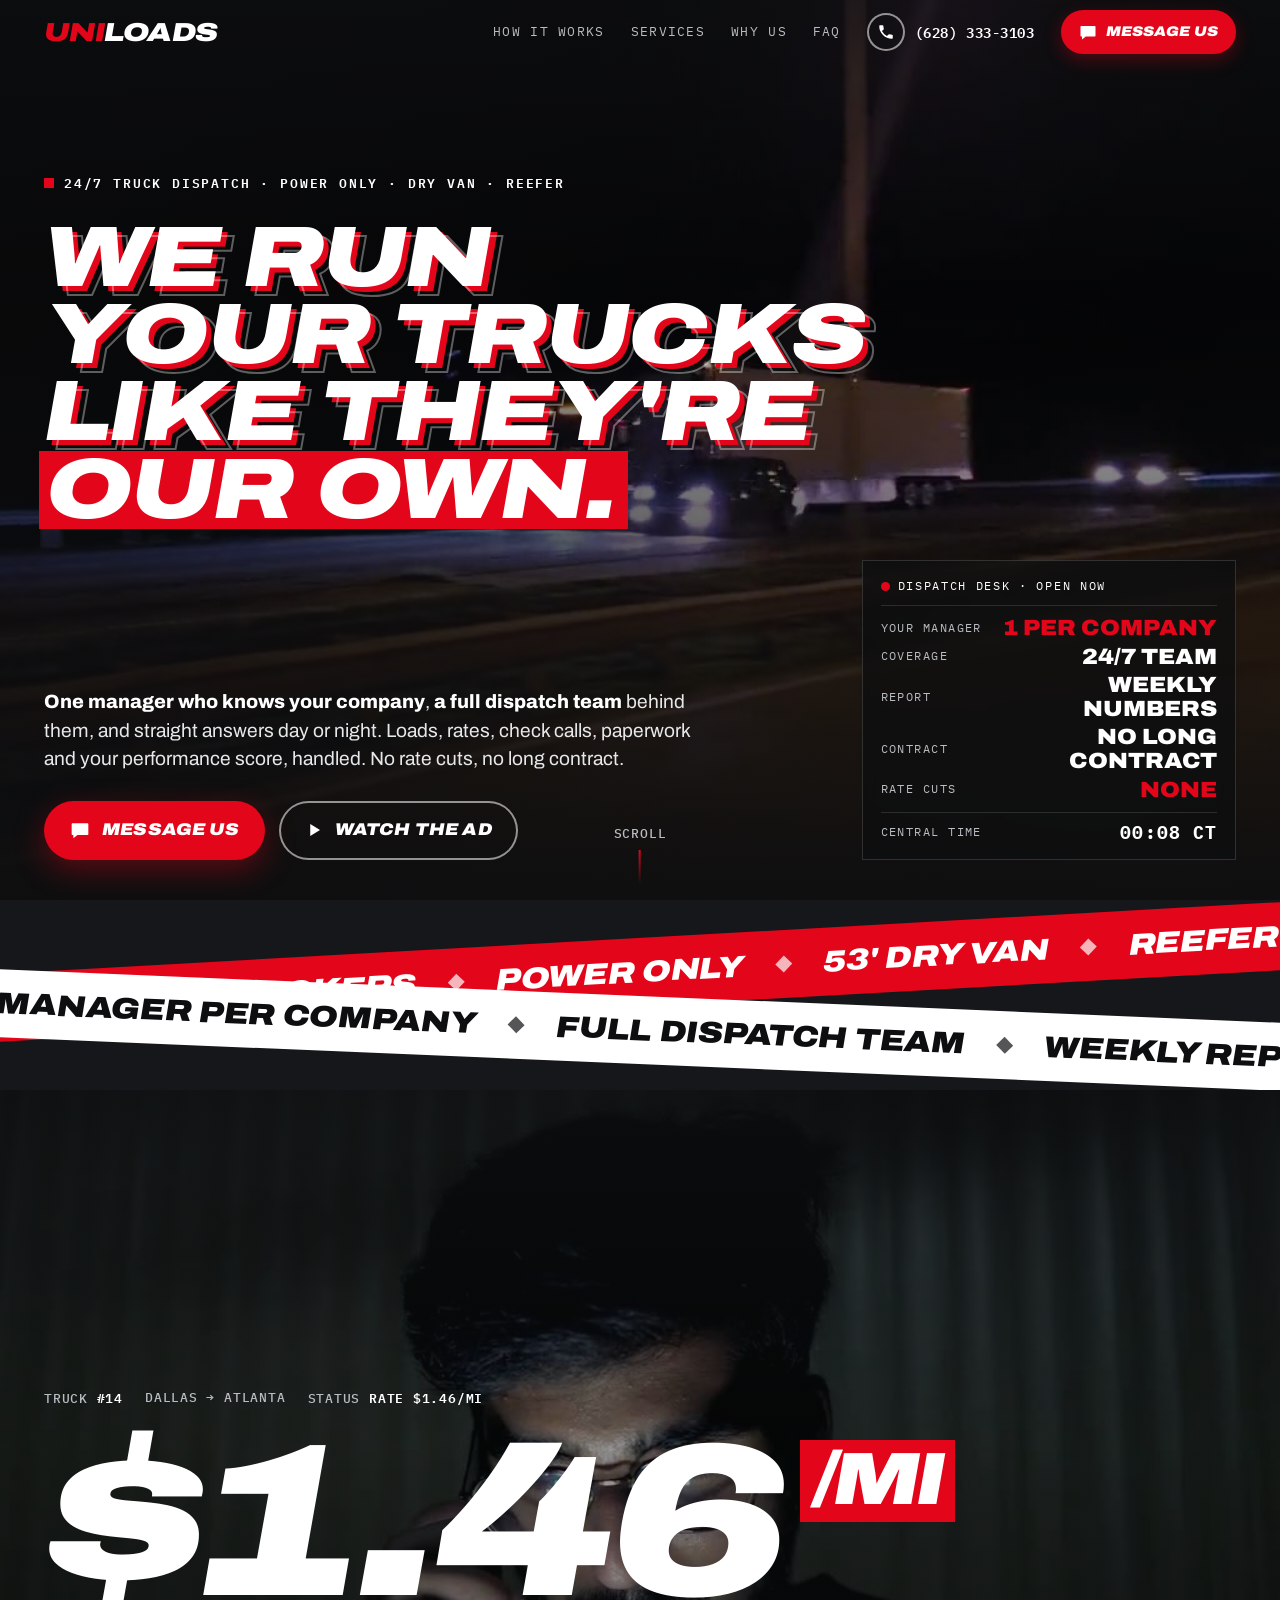
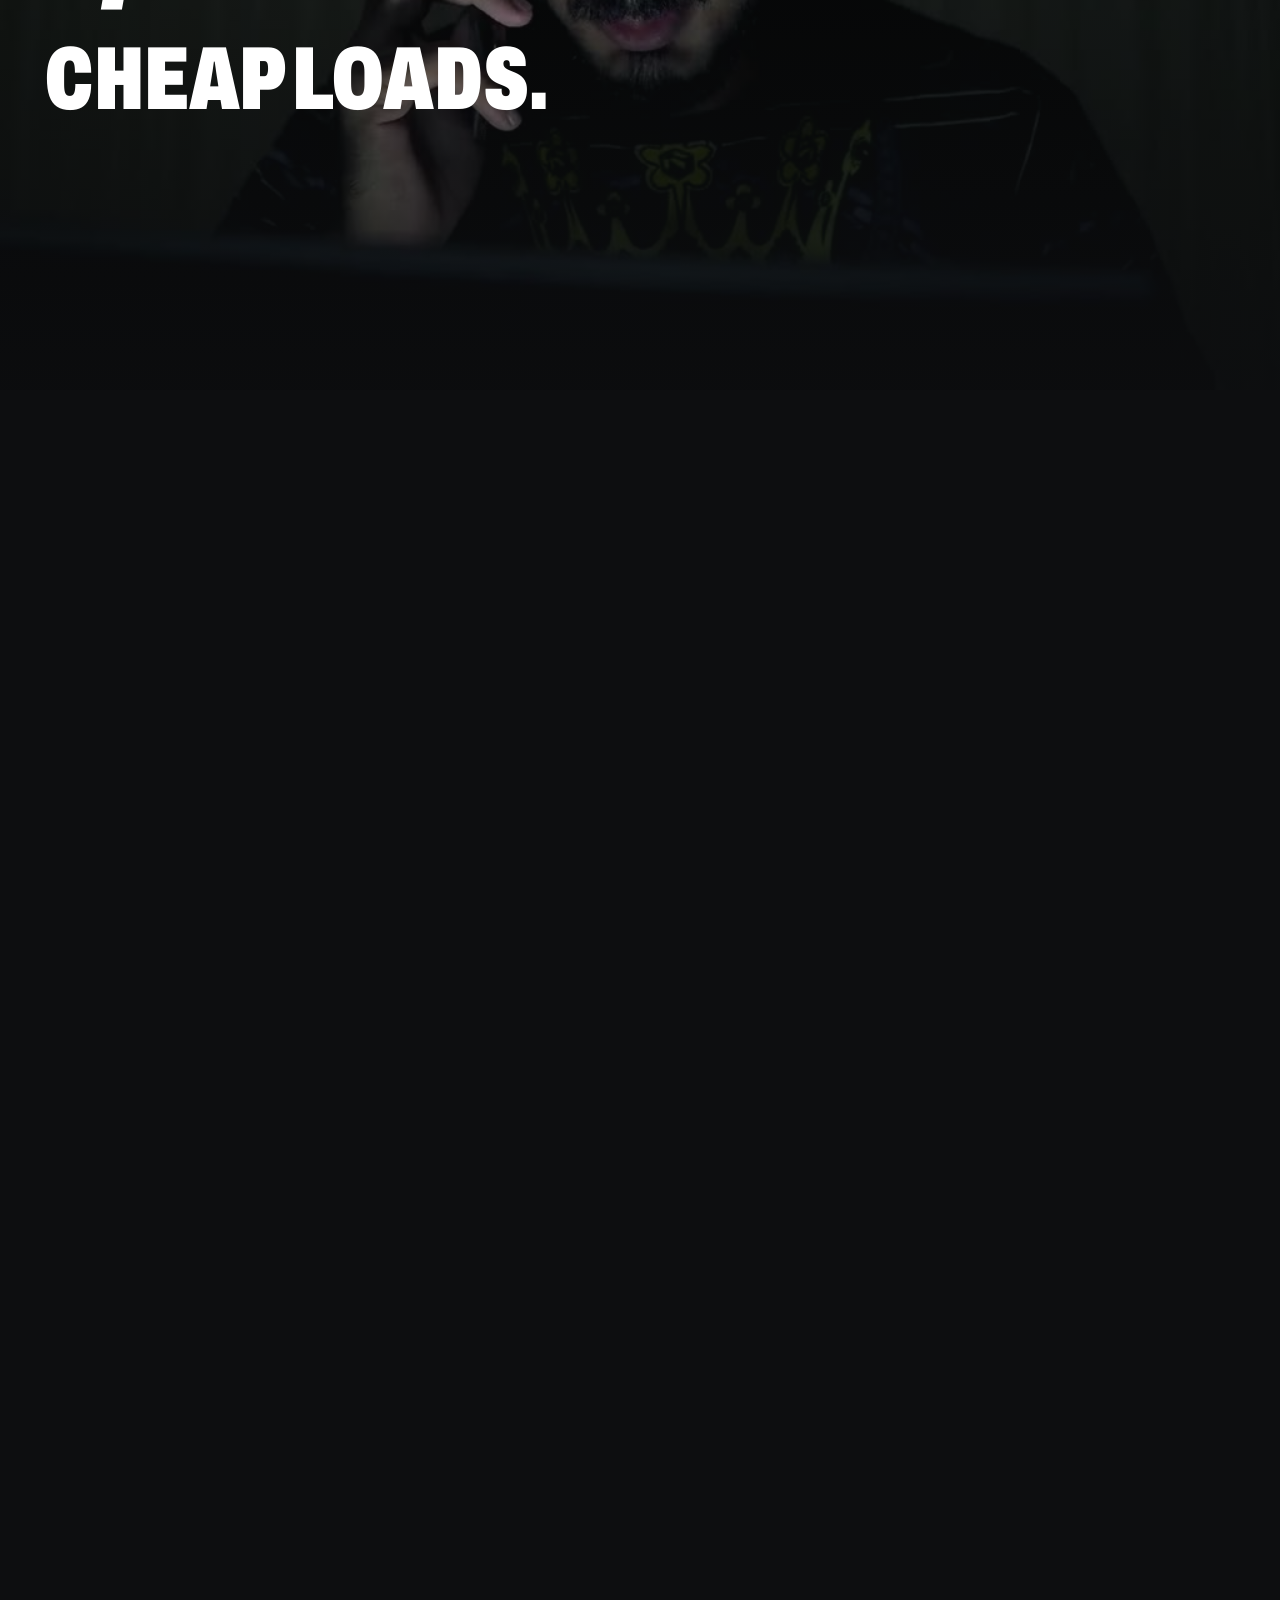
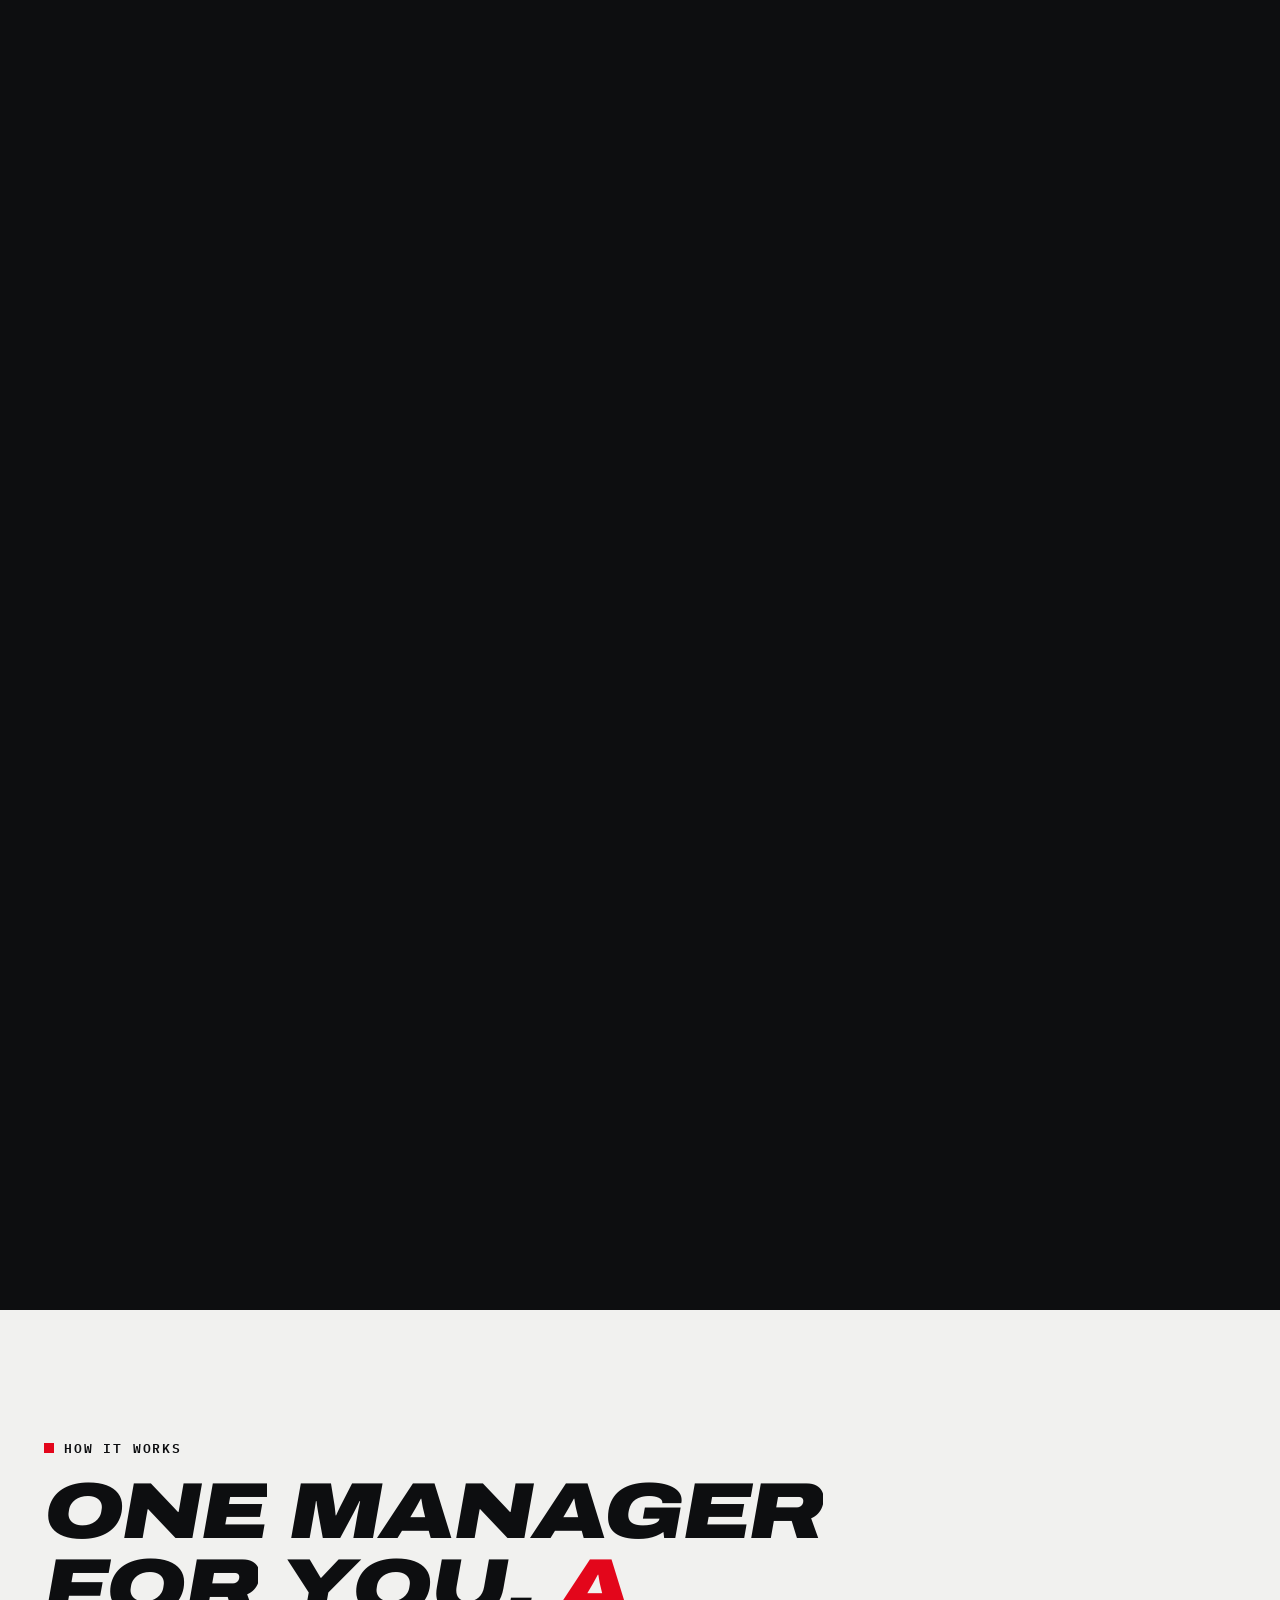
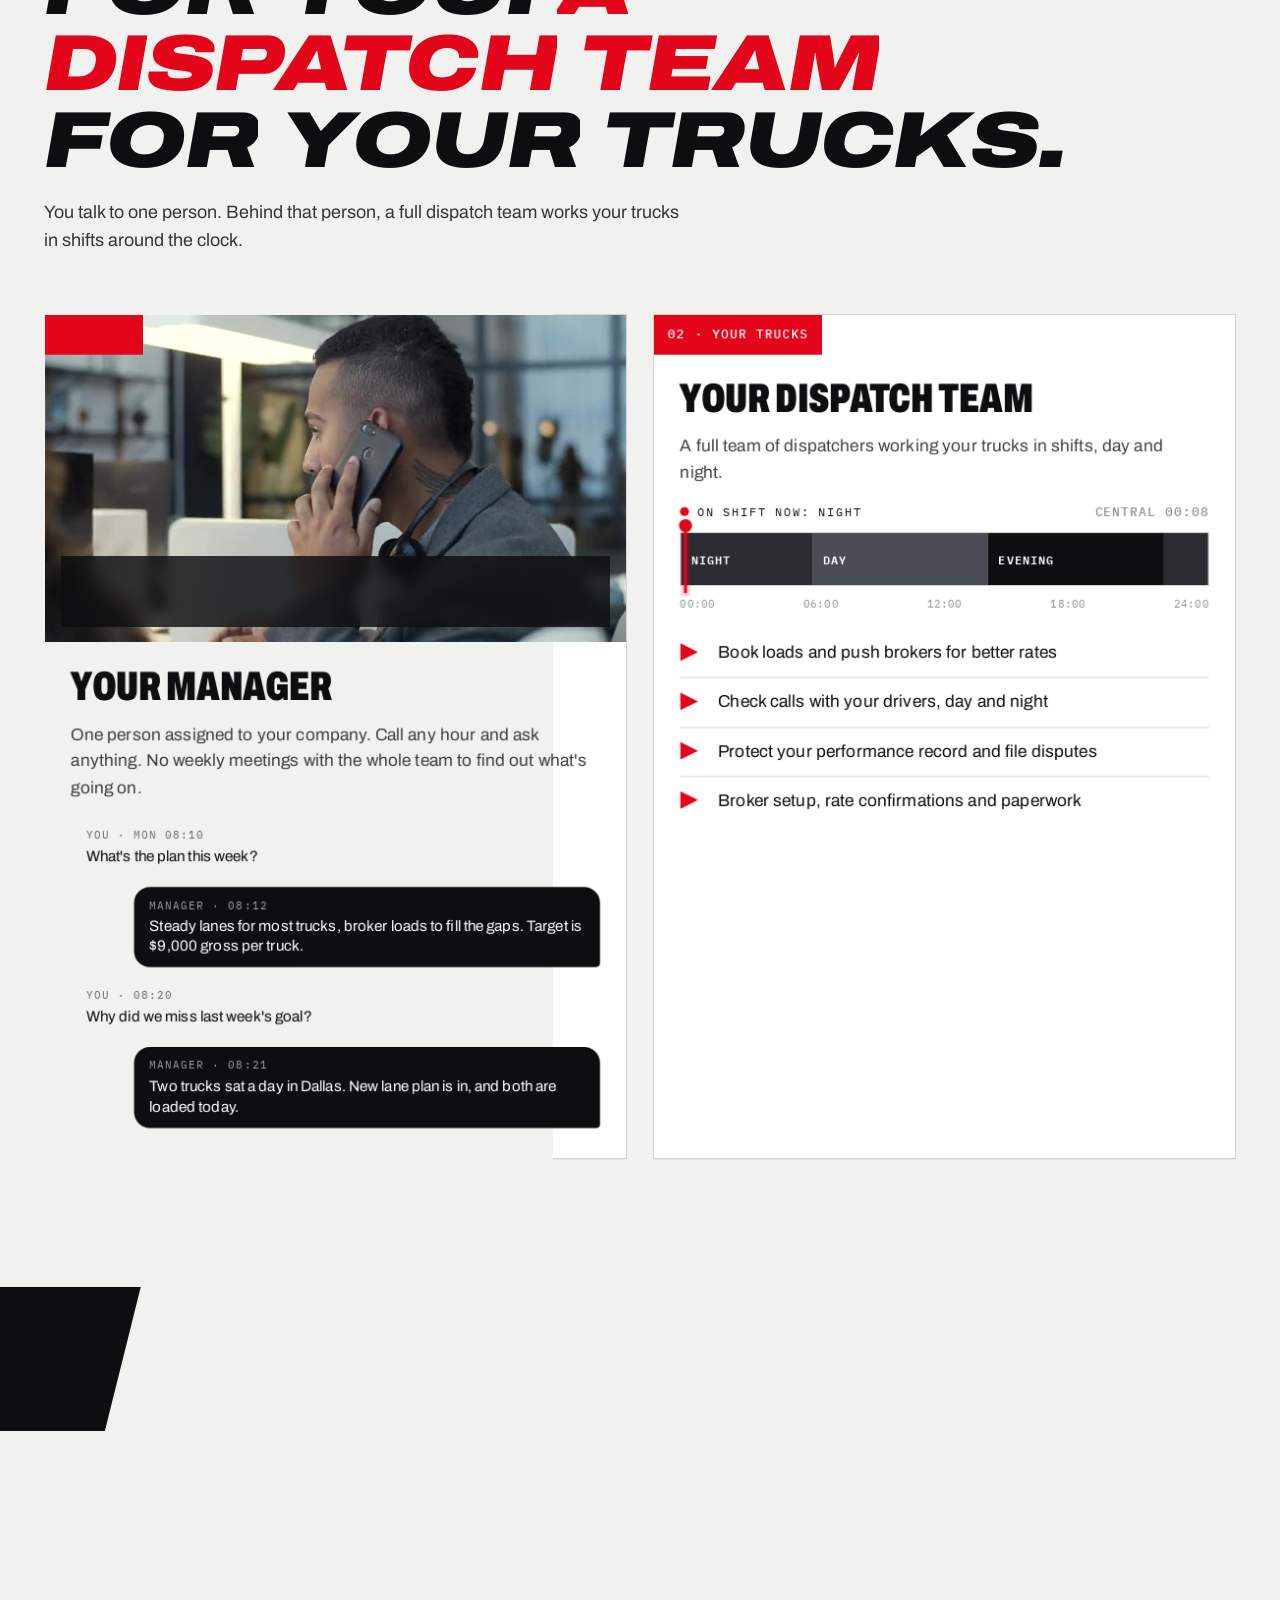
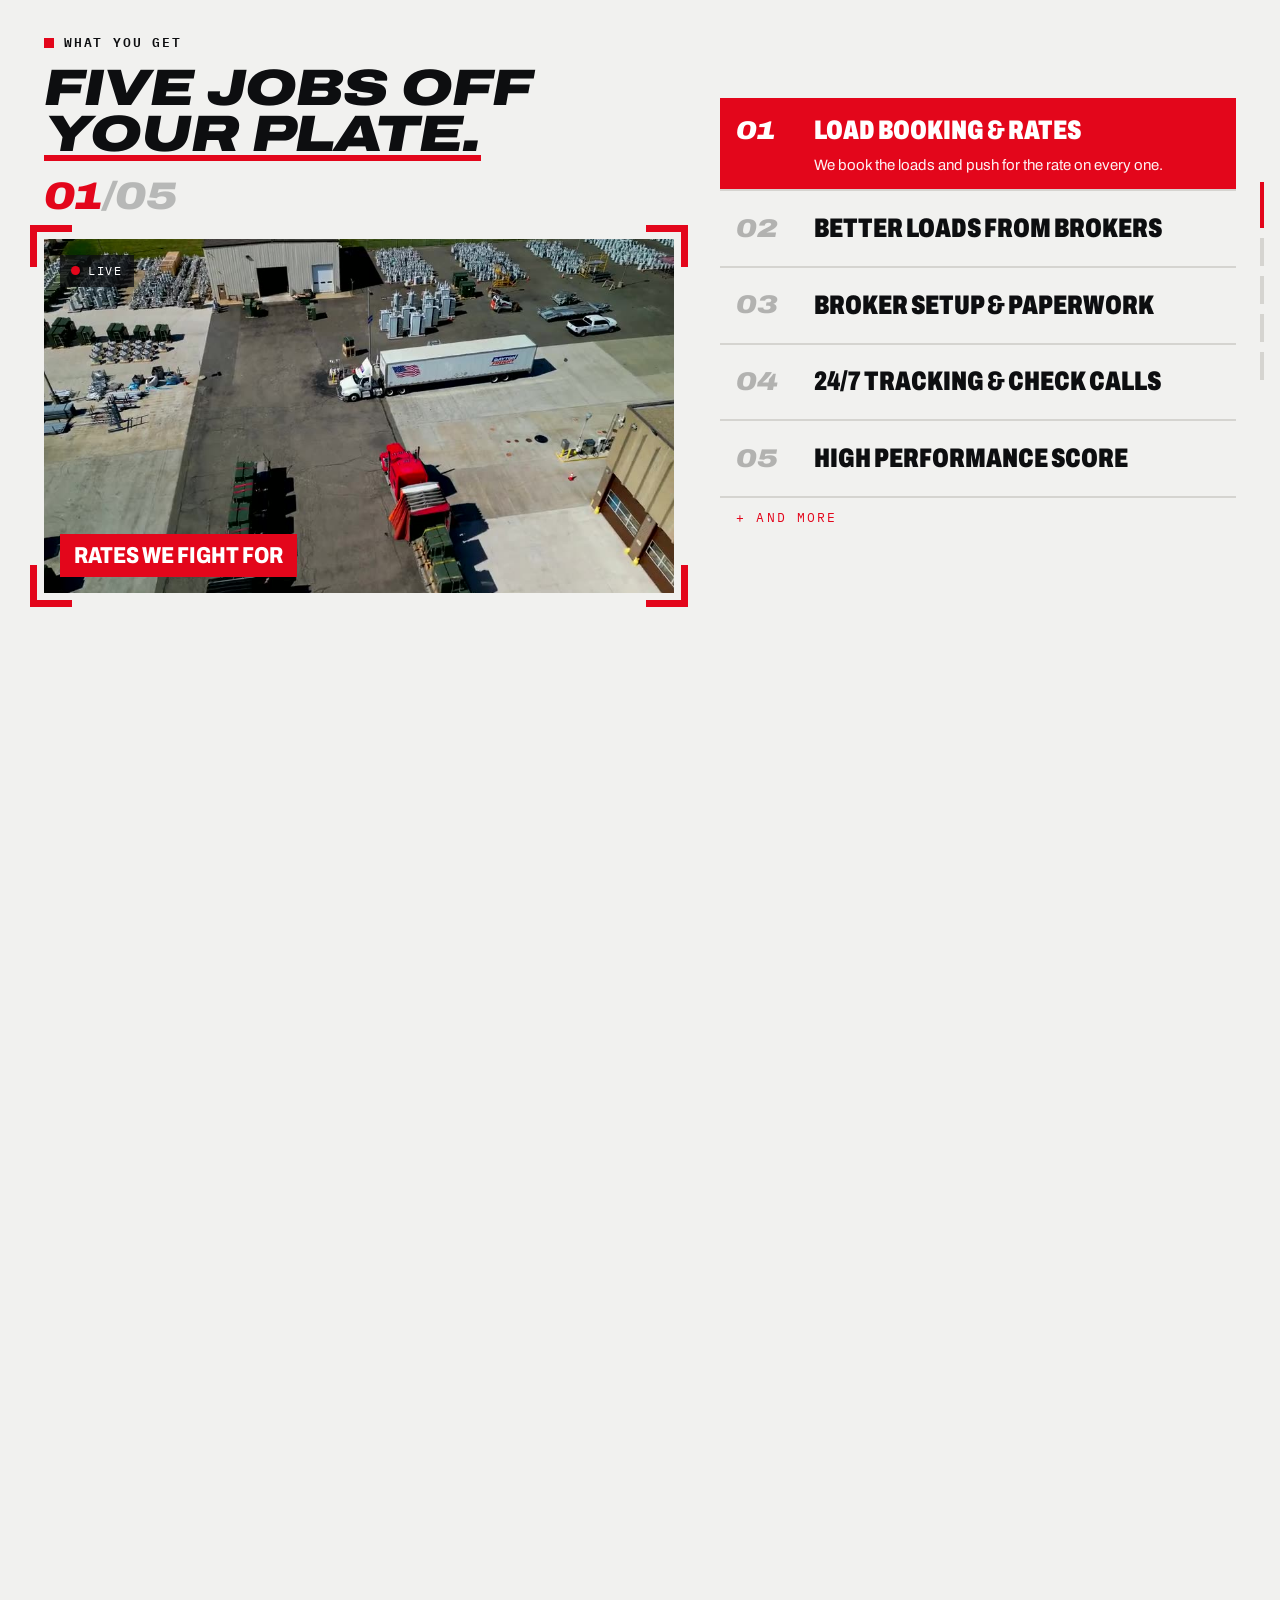
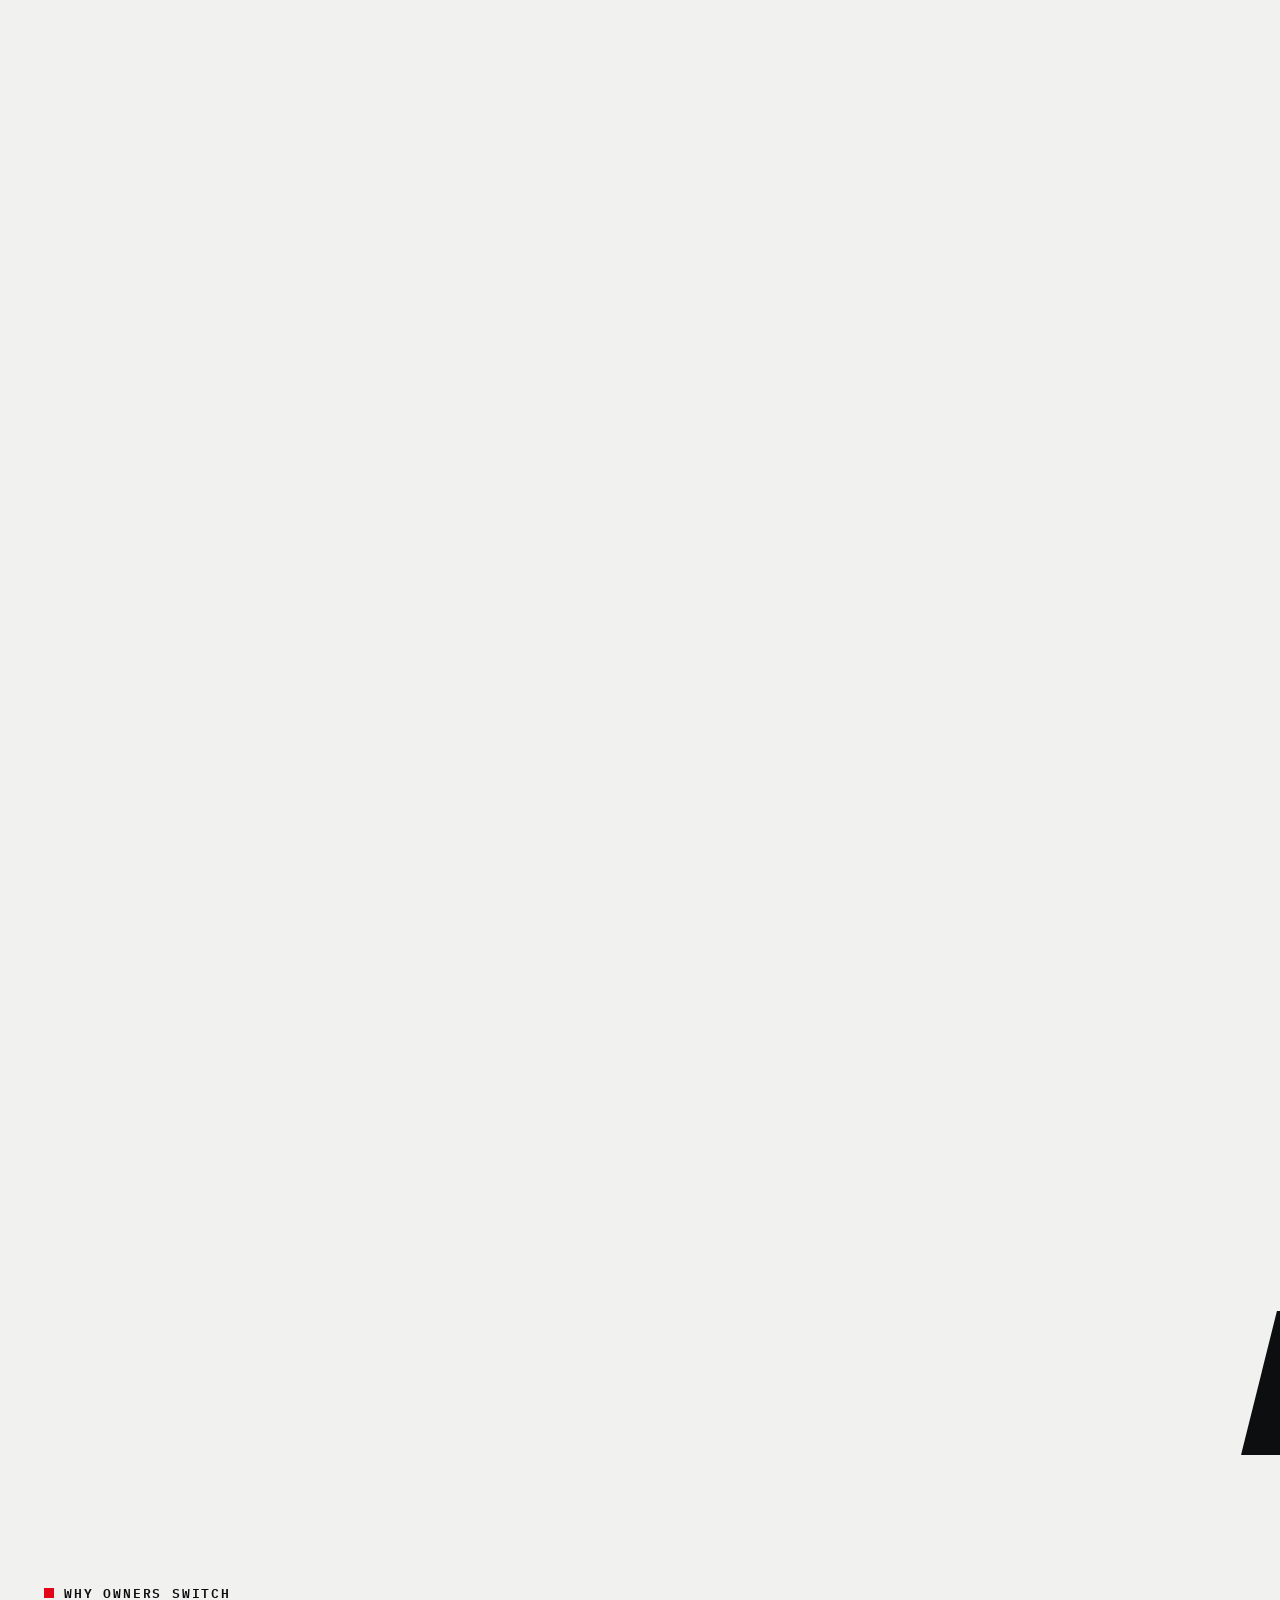
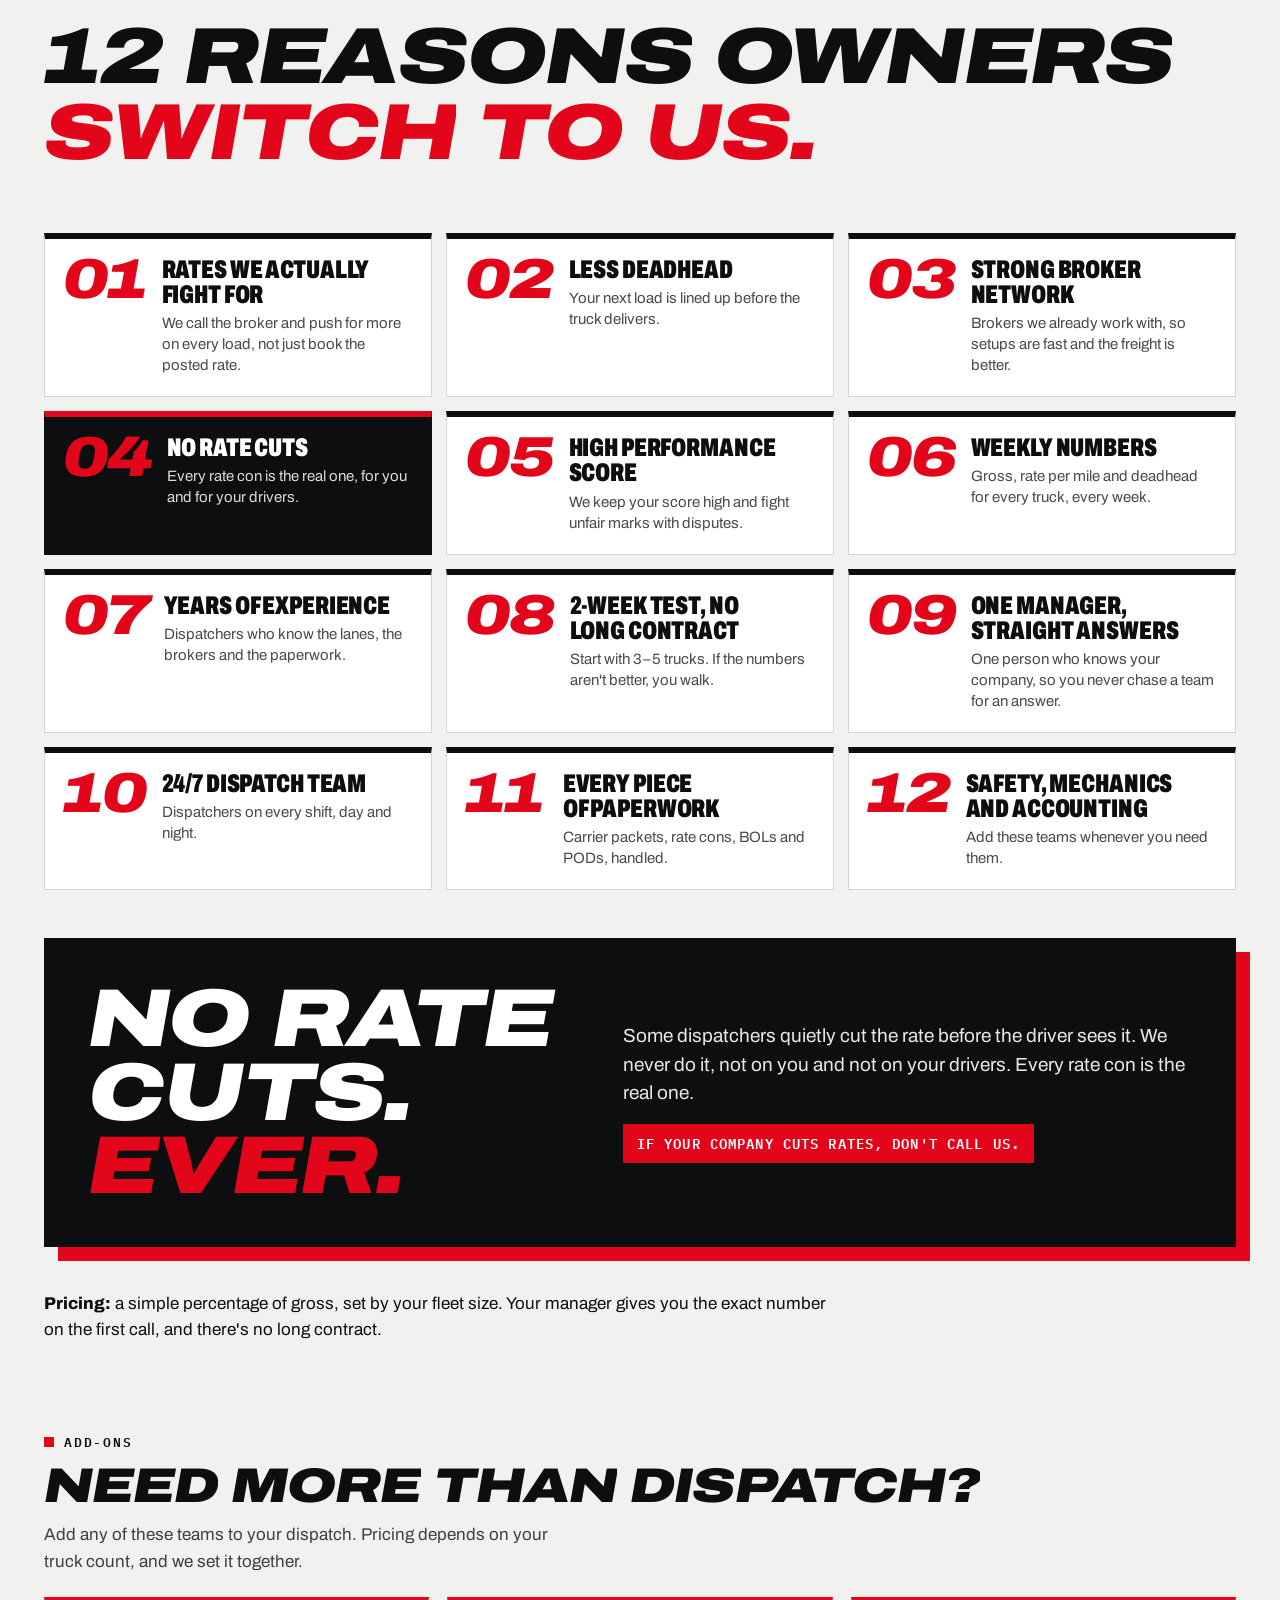
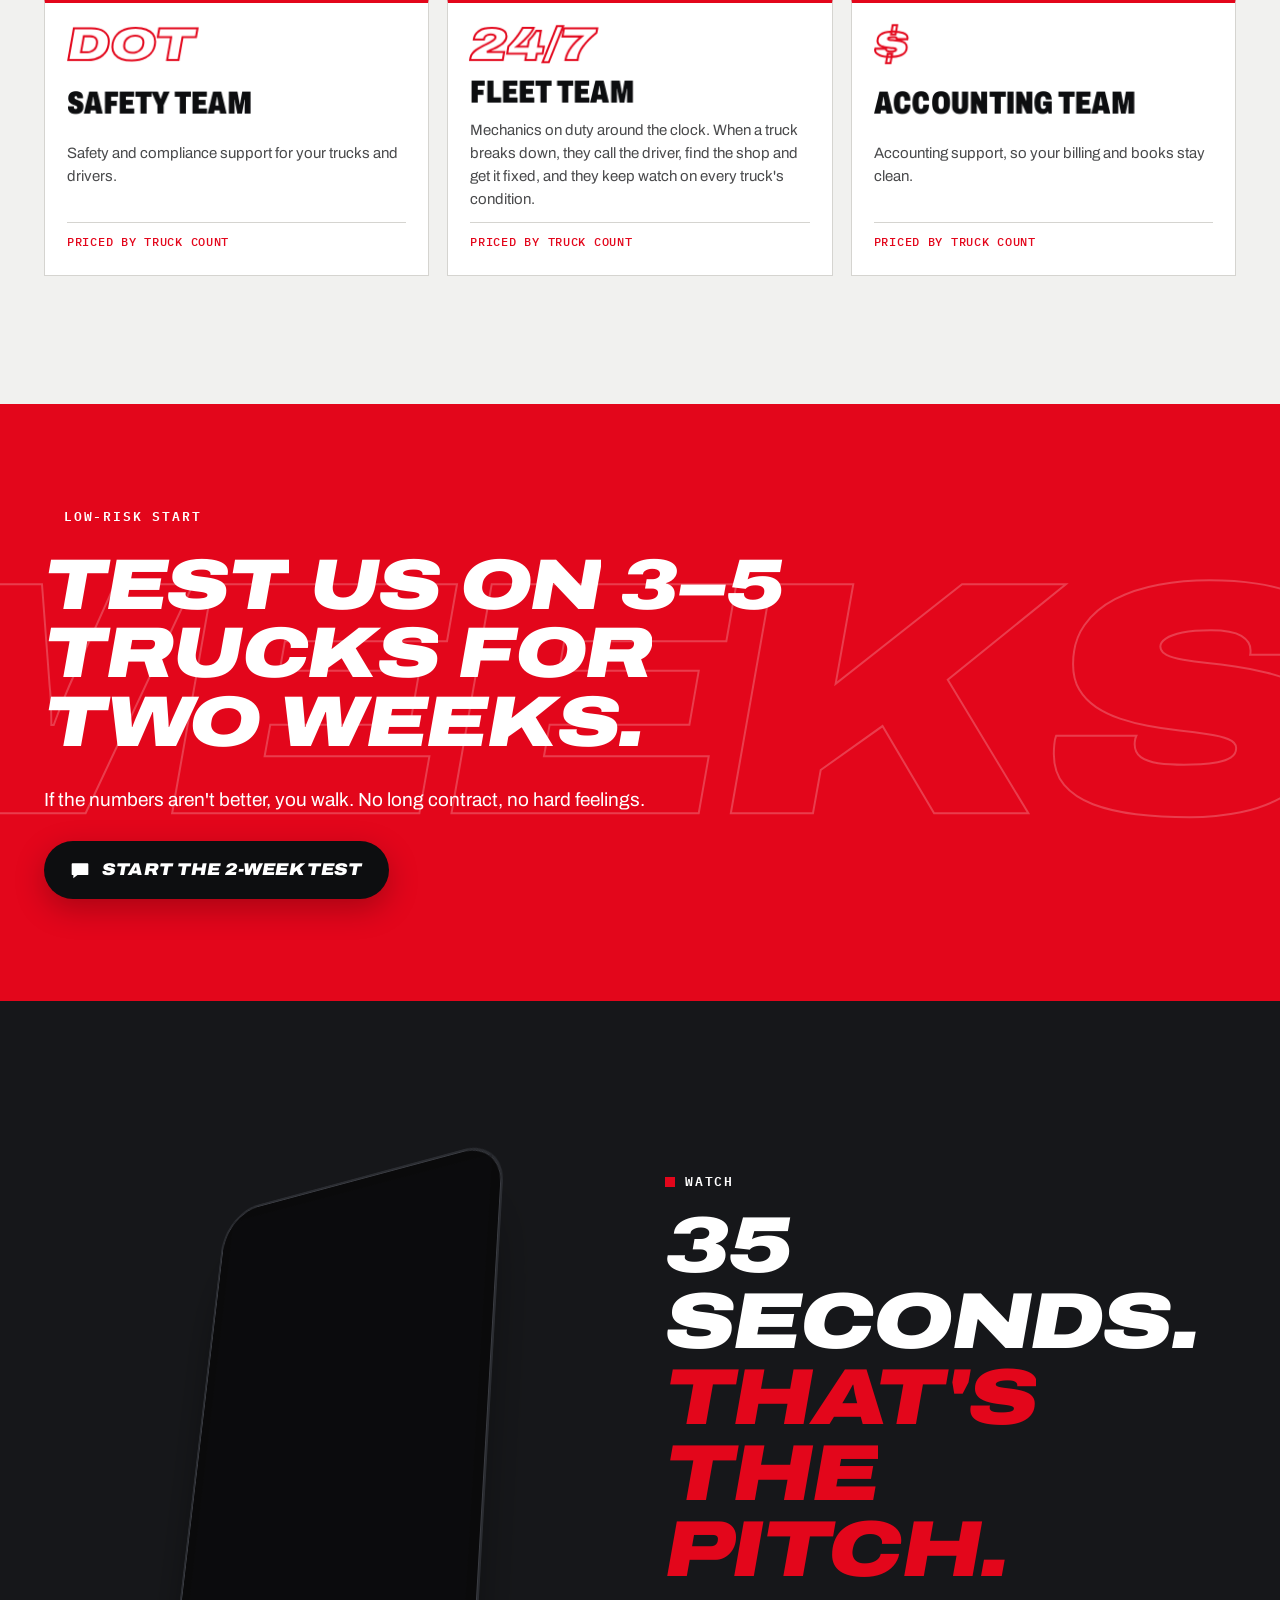
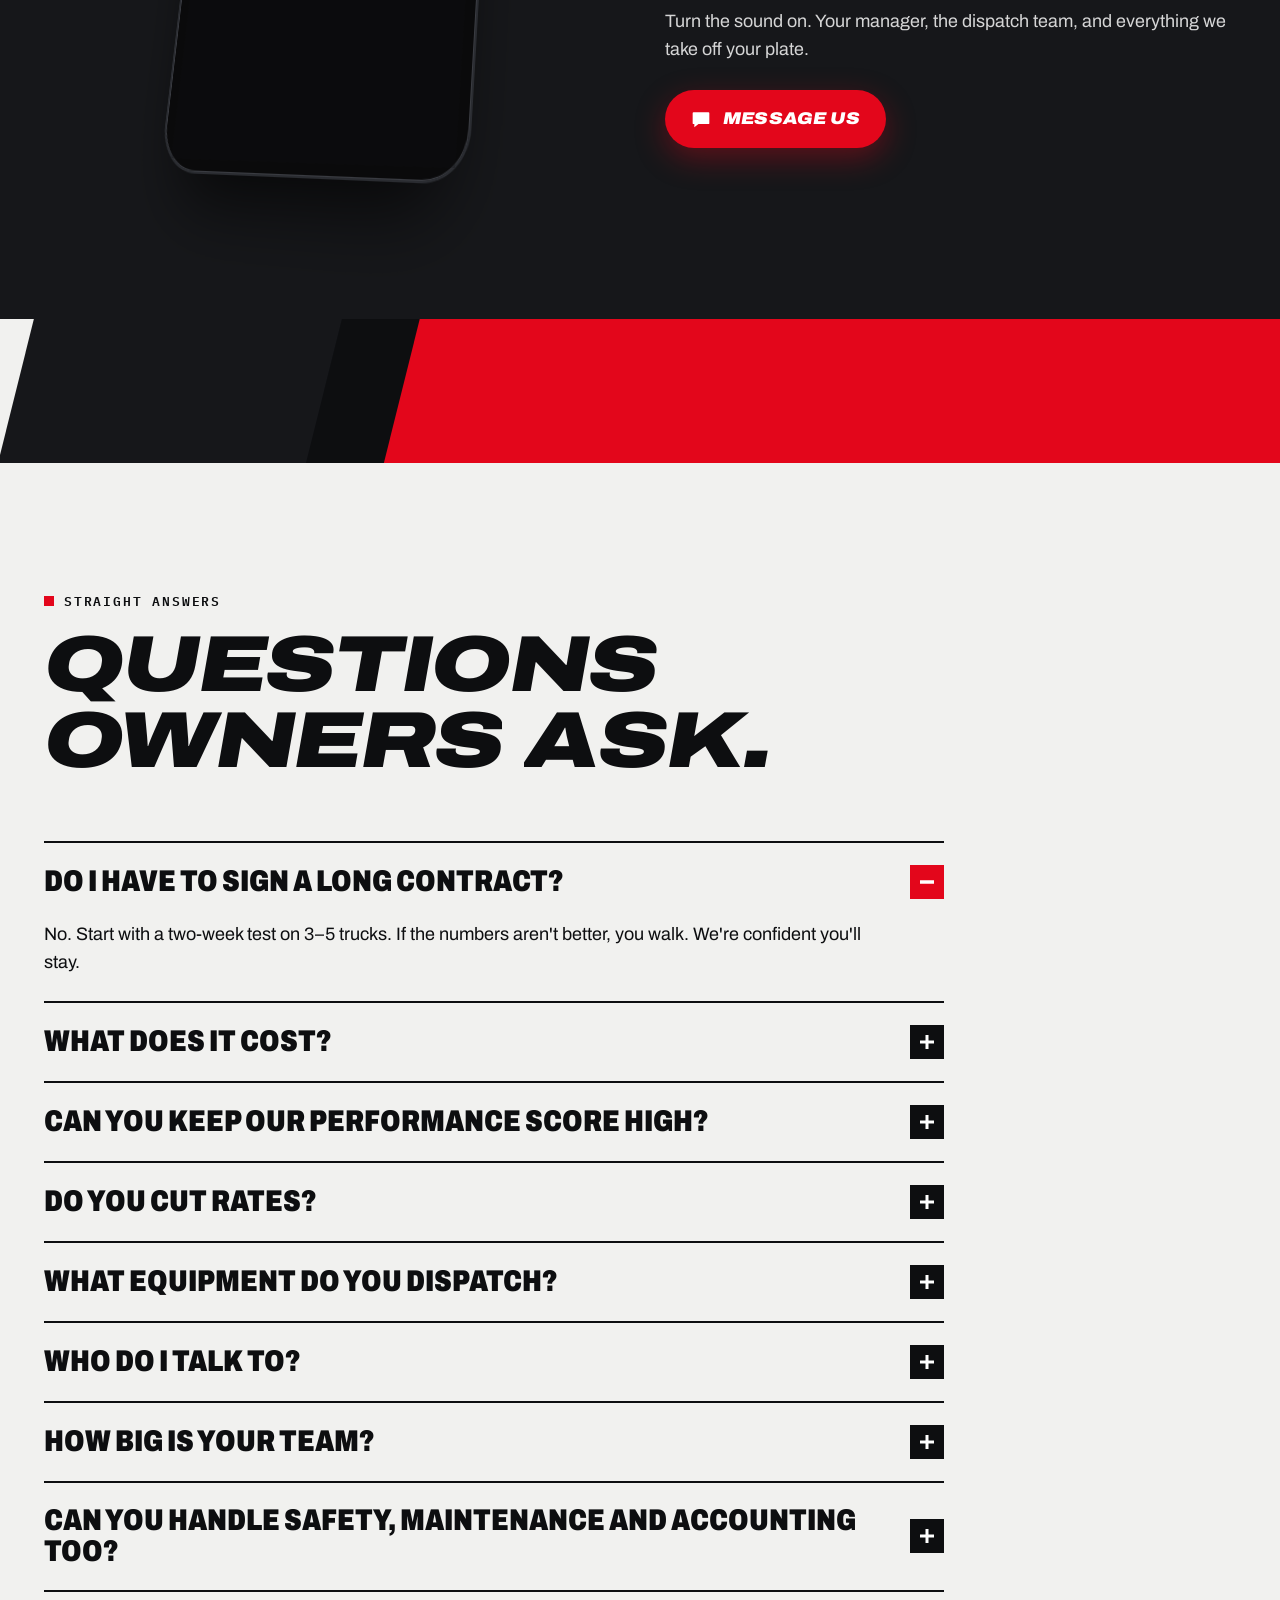
==== commit 165bb9dc: "Remove fee %, add 12 reasons + No rate cuts, high performance score" ====
--- a/index.html
+++ b/index.html
@@ -11,14 +11,14 @@
 <meta property="og:site_name" content="UNILoads">
 <meta property="og:url" content="https://uniloads.net/">
 <meta property="og:title" content="UNILoads | 24/7 Truck Dispatch">
-<meta property="og:description" content="One manager for your company, a full dispatch team for your trucks. 4% of gross.">
+<meta property="og:description" content="One manager for your company, a full dispatch team for your trucks. No rate cuts, no long contract.">
 <meta property="og:image" content="https://uniloads.net/media/og.jpg">
 <meta property="og:image:width" content="1200">
 <meta property="og:image:height" content="630">
 <meta name="twitter:card" content="summary_large_image">
 <script type="application/ld+json">{"@context":"https://schema.org","@type":"Organization","name":"UNILoads","url":"https://uniloads.net/","email":"dispatch@uniloads.net","telephone":"+1-628-333-3103","contactPoint":{"@type":"ContactPoint","telephone":"+1-628-333-3103","contactType":"sales","areaServed":"US","availableLanguage":"English"}}</script>
 <style>:root{color-scheme:light;padding-top:env(safe-area-inset-top,0px);padding-bottom:env(safe-area-inset-bottom,0px)}body{margin:0;font:14px system-ui,sans-serif}img{max-width:100%}[hidden]{display:none!important}</style>
-<meta name="description" content="UNILoads: 24/7 truck dispatch for power-only, dry van and reefer carriers. One manager for your company, a dispatch team for your trucks. Dispatch fee 4% of gross.">
+<meta name="description" content="UNILoads: 24/7 truck dispatch for power-only, dry van and reefer carriers. One manager for your company, a dispatch team for your trucks. No rate cuts, no long contract.">
 <link rel="preconnect" href="https://fonts.googleapis.com">
 <link rel="preconnect" href="https://fonts.gstatic.com" crossorigin>
 <link rel="stylesheet" href="https://fonts.googleapis.com/css2?family=Archivo:ital,wdth,wght@0,62..125,100..900;1,62..125,100..900&family=IBM+Plex+Mono:wght@400;500;600&display=swap">
@@ -300,47 +300,25 @@
 }
 @media (max-width:900px) and (max-height:600px){.rowi .ds{display:none;}}
 
-/* ---------- price ---------- */
-.price{position:relative;overflow:clip;}
-.price .stripes{position:absolute;inset:0;pointer-events:none;}
-.price .stripes i{position:absolute;left:-20%;width:140%;transform:rotate(-11deg);}
-.price .stripes .p1{top:16%;height:230px;background:#E3E2DE;}
-.price .stripes .p2{top:calc(16% + 252px);height:8px;background:var(--ink);}
-.price .stripes .p3{top:calc(16% + 274px);height:20px;background:var(--red);}
-.price-grid{position:relative;display:grid;grid-template-columns:minmax(0,1.1fr) minmax(0,.9fr);gap:50px;align-items:center;}
-@media (max-width:980px){.price-grid{grid-template-columns:minmax(0,1fr);}}
-.big3{perspective:1000px;}
-.big3 .n{position:relative;font-family:var(--f-display);font-weight:900;font-stretch:125%;font-style:italic;font-size:clamp(150px,min(30vw,50vh),400px);line-height:.82;letter-spacing:-.05em;display:inline-flex;transform-style:preserve-3d;will-change:transform;}
-.big3 .reelbox{display:inline-block;height:.86em;overflow:hidden;vertical-align:top;position:relative;}
-.big3 .reel{display:flex;flex-direction:column;transform:translateY(-83.333%);}
-.big3 .reel span{height:.86em;line-height:.86em;display:block;}
-.big3 .n .lay{position:relative;color:var(--red);display:inline-flex;}
-.big3 .n .shadow1,.big3 .n .shadow2{position:absolute;left:0;top:0;display:inline-flex;pointer-events:none;}
-.big3 .n .shadow1{color:var(--ink);transform:translate3d(.04em,.035em,-40px);}
-.big3 .n .shadow2{color:transparent;-webkit-text-stroke:4px var(--ink);transform:translate3d(.085em,.075em,-80px);opacity:.9;}
-.feelabel{display:flex;flex-wrap:wrap;align-items:center;gap:14px;margin-top:10px;}
-.feelabel .xb{font-size:clamp(30px,4vw,54px);}
-.feelabel .of{font-family:var(--f-mono);font-size:14px;letter-spacing:.14em;text-transform:uppercase;padding:8px 12px;background:var(--ink);color:var(--white);}
-.points{list-style:none;padding:0;margin:26px 0 0;display:grid;gap:0;background:var(--paper);position:relative;}
-.points li{display:grid;grid-template-columns:34px minmax(0,1fr);gap:12px;padding:14px 0;border-top:2px solid var(--ink);font-weight:600;font-size:18px;line-height:1.35;}
-.points li:last-child{border-bottom:2px solid var(--ink);}
-.points li i{width:26px;height:26px;background:var(--red);display:grid;place-items:center;}
-.calc{background:var(--ink);color:var(--white);padding:28px;display:grid;gap:20px;position:relative;box-shadow:18px 18px 0 var(--red);}
-.calc h3{font-size:clamp(26px,2.6vw,36px);}
-.field{display:grid;gap:8px;}
-.field .top{display:flex;justify-content:space-between;align-items:baseline;gap:12px;}
-.field label{font-family:var(--f-mono);font-size:12px;letter-spacing:.12em;text-transform:uppercase;color:var(--steel-2);}
-.field output{font-family:var(--f-display);font-weight:900;font-stretch:110%;font-size:24px;font-variant-numeric:tabular-nums;}
-input[type=range]{-webkit-appearance:none;appearance:none;width:100%;height:6px;background:linear-gradient(90deg,var(--red) var(--p,50%),#3A3C42 var(--p,50%));border-radius:3px;outline-offset:6px;}
-input[type=range]::-webkit-slider-thumb{-webkit-appearance:none;width:26px;height:26px;border-radius:50%;background:var(--white);border:5px solid var(--red);cursor:grab;box-shadow:0 2px 8px rgba(0,0,0,.4);}
-input[type=range]::-moz-range-thumb{width:18px;height:18px;border-radius:50%;background:var(--white);border:5px solid var(--red);cursor:grab;}
-.res{display:grid;grid-template-columns:repeat(2,minmax(0,1fr));gap:12px;}
-.res div{background:var(--asphalt-2);padding:14px;display:grid;gap:4px;}
-.res .k{font-family:var(--f-mono);font-size:11px;letter-spacing:.1em;text-transform:uppercase;color:var(--steel-2);}
-.res .v{font-family:var(--f-display);font-weight:900;font-stretch:110%;font-size:clamp(22px,2.4vw,30px);font-variant-numeric:tabular-nums;}
-.res .save{grid-column:1/-1;background:var(--red);}
-.res .save .k{color:rgba(255,255,255,.85);}
-.calc .note{font-size:13px;color:var(--steel-2);}
+/* ---------- why owners switch ---------- */
+.why{position:relative;overflow:clip;}
+.reasons{list-style:none;margin:0;padding:0;display:grid;grid-template-columns:repeat(3,minmax(0,1fr));gap:14px;}
+@media (max-width:980px){.reasons{grid-template-columns:repeat(2,minmax(0,1fr));}}
+@media (max-width:620px){.reasons{grid-template-columns:minmax(0,1fr);gap:10px;}}
+.rz{position:relative;display:grid;grid-template-columns:auto minmax(0,1fr);grid-template-rows:auto 1fr;gap:6px 16px;align-items:start;background:var(--white);color:var(--ink);border:1px solid var(--line);border-top:6px solid var(--ink);padding:18px 18px 20px;}
+.rz .rn{grid-row:1/3;font-family:var(--f-display);font-weight:900;font-stretch:125%;font-style:italic;font-size:clamp(44px,4.4vw,62px);line-height:.82;letter-spacing:-.04em;color:var(--red);min-width:1.45em;}
+.rz h3{font-size:clamp(22px,2vw,28px);line-height:.98;}
+.rz p{font-size:15px;line-height:1.4;opacity:.75;}
+.rz.hot{background:var(--ink);color:var(--white);border-color:var(--ink);border-top-color:var(--red);}
+.rz.hot p{opacity:.85;}
+.norc{margin-top:clamp(28px,4vw,48px);background:var(--ink);color:var(--white);padding:clamp(24px,4vw,44px);display:grid;grid-template-columns:minmax(0,1fr) minmax(0,1.15fr);gap:18px 40px;align-items:center;box-shadow:14px 14px 0 var(--red);}
+@media (max-width:860px){.norc{grid-template-columns:minmax(0,1fr);box-shadow:10px 10px 0 var(--red);}}
+.norc .xb{font-size:clamp(46px,6.4vw,96px);}
+.norc .xb span{color:var(--red);}
+.norc p{font-size:clamp(16px,1.5vw,19px);line-height:1.5;color:#E7E8EA;max-width:36em;}
+.norc .stop{margin-top:16px;display:inline-block;font-family:var(--f-mono);font-weight:600;letter-spacing:.08em;text-transform:uppercase;font-size:14px;line-height:1.35;background:var(--red);color:var(--white);padding:10px 14px;}
+.pricing-note{margin-top:clamp(30px,4vw,44px);font-size:17px;line-height:1.5;max-width:46em;}
+.pricing-note b{font-weight:800;}
 
 /* ---------- add-ons ---------- */
 .addons{position:relative;margin-top:clamp(56px,7vw,96px);display:grid;gap:22px;}
@@ -478,7 +456,7 @@
     <nav class="nav" aria-label="Main">
       <a class="navlink" href="#how">How it works</a>
       <a class="navlink" href="#services">Services</a>
-      <a class="navlink" href="#price">Price</a>
+      <a class="navlink" href="#why">Why us</a>
       <a class="navlink" href="#faq">FAQ</a>
       <a class="hdrtel" href="tel:+16283333103" aria-label="Call UNILoads at (628) 333-3103"><span class="ic"><svg width="18" height="18" viewBox="0 0 24 24" aria-hidden="true"><path fill="currentColor" d="M6.6 10.8a15.1 15.1 0 0 0 6.6 6.6l2.2-2.2a1 1 0 0 1 1-.25 11.4 11.4 0 0 0 3.6.57 1 1 0 0 1 1 1V20a1 1 0 0 1-1 1A17 17 0 0 1 3 4a1 1 0 0 1 1-1h3.5a1 1 0 0 1 1 1c0 1.25.2 2.45.57 3.57a1 1 0 0 1-.25 1z"/></svg></span><span class="num">(628) 333-3103</span></a>
       <button class="btn sm js-msg magnetic" type="button">
@@ -509,7 +487,7 @@
         </div>
       </div>
       <div>
-        <p class="hero-sub"><b>One manager who knows your company</b>, <b>a full dispatch team</b> behind them, and straight answers day or night. Loads, rates, check calls, paperwork and performance disputes, handled. Dispatch fee: 4% of gross.</p>
+        <p class="hero-sub"><b>One manager who knows your company</b>, <b>a full dispatch team</b> behind them, and straight answers day or night. Loads, rates, check calls, paperwork and your performance score, handled. No rate cuts, no long contract.</p>
         <div class="hero-cta">
           <button class="btn js-msg magnetic pulse" type="button">
             <svg width="20" height="20" viewBox="0 0 24 24" aria-hidden="true"><path fill="currentColor" d="M3 4h18a1 1 0 0 1 1 1v12a1 1 0 0 1-1 1H9l-5 4v-4H3a1 1 0 0 1-1-1V5a1 1 0 0 1 1-1z"/></svg>
@@ -517,7 +495,7 @@
           </button>
           <a class="btn ghost magnetic" href="#watch">
             <svg width="18" height="18" viewBox="0 0 24 24" aria-hidden="true"><path fill="currentColor" d="M7 4l13 8-13 8z"/></svg>
-            Watch the 30-sec ad
+            Watch the ad
           </a>
         </div>
       </div>
@@ -529,7 +507,7 @@
           <span class="k">Coverage</span><span class="v">24/7 team</span>
           <span class="k">Report</span><span class="v">Weekly numbers</span>
           <span class="k">Contract</span><span class="v">No long contract</span>
-          <span class="k">Dispatch fee</span><span class="v">4% of gross</span>
+          <span class="k">Rate cuts</span><span class="v red">None</span>
           <span class="sep"></span>
           <span class="k">Central time</span><span class="v mono" id="ctTime" style="font-size:18px;font-family:var(--f-mono)">--:--</span>
         </div>
@@ -542,12 +520,12 @@
 <!-- ======================= BANDS ======================= -->
 <div class="bands" id="bands" aria-hidden="true">
   <div class="band b1"><div class="track">
-    <span>Straight from brokers</span><span>Power only</span><span>53' dry van</span><span>Reefer</span><span>Broker freight</span><span>Check calls 24/7</span><span>Disputes handled</span>
-    <span>Straight from brokers</span><span>Power only</span><span>53' dry van</span><span>Reefer</span><span>Broker freight</span><span>Check calls 24/7</span><span>Disputes handled</span>
+    <span>Straight from brokers</span><span>Power only</span><span>53' dry van</span><span>Reefer</span><span>Broker freight</span><span>Check calls 24/7</span><span>High performance score</span>
+    <span>Straight from brokers</span><span>Power only</span><span>53' dry van</span><span>Reefer</span><span>Broker freight</span><span>Check calls 24/7</span><span>High performance score</span>
   </div></div>
   <div class="band b2"><div class="track">
-    <span>One manager per company</span><span>Full dispatch team</span><span>Weekly report</span><span>Safety · fleet · accounting</span><span>No long contract</span><span>Day and night</span>
-    <span>One manager per company</span><span>Full dispatch team</span><span>Weekly report</span><span>Safety · fleet · accounting</span><span>No long contract</span><span>Day and night</span>
+    <span>One manager per company</span><span>Full dispatch team</span><span>Weekly report</span><span>Safety · fleet · accounting</span><span>No long contract</span><span>No rate cuts</span>
+    <span>One manager per company</span><span>Full dispatch team</span><span>Weekly report</span><span>Safety · fleet · accounting</span><span>No long contract</span><span>No rate cuts</span>
   </div></div>
 </div>
 
@@ -666,7 +644,7 @@
           <div class="rowi" data-i="1"><span class="bg"></span><span class="n">02</span><span class="tt">Better loads from brokers</span><span class="ck"><svg width="16" height="16" viewBox="0 0 24 24"><path d="M4 12.5l5 5L20 6.5" stroke="#fff" stroke-width="3.4" fill="none"/></svg></span><span class="ds">We see a load on the board, call the broker and push for more than the posted rate.</span></div>
           <div class="rowi" data-i="2"><span class="bg"></span><span class="n">03</span><span class="tt">Broker setup & paperwork</span><span class="ck"><svg width="16" height="16" viewBox="0 0 24 24"><path d="M4 12.5l5 5L20 6.5" stroke="#fff" stroke-width="3.4" fill="none"/></svg></span><span class="ds">Carrier packets, rate confirmations, BOLs and PODs, handled.</span></div>
           <div class="rowi" data-i="3"><span class="bg"></span><span class="n">04</span><span class="tt">24/7 tracking & check calls</span><span class="ck"><svg width="16" height="16" viewBox="0 0 24 24"><path d="M4 12.5l5 5L20 6.5" stroke="#fff" stroke-width="3.4" fill="none"/></svg></span><span class="ds">Drivers reach a dispatcher any hour, and we stay on every load, so nothing surprises you.</span></div>
-          <div class="rowi" data-i="4"><span class="bg"></span><span class="n">05</span><span class="tt">Performance & disputes</span><span class="ck"><svg width="16" height="16" viewBox="0 0 24 24"><path d="M4 12.5l5 5L20 6.5" stroke="#fff" stroke-width="3.4" fill="none"/></svg></span><span class="ds">We protect your performance score and file disputes when a load gets marked unfairly.</span></div>
+          <div class="rowi" data-i="4"><span class="bg"></span><span class="n">05</span><span class="tt">High performance score</span><span class="ck"><svg width="16" height="16" viewBox="0 0 24 24"><path d="M4 12.5l5 5L20 6.5" stroke="#fff" stroke-width="3.4" fill="none"/></svg></span><span class="ds">We keep your performance score high and file disputes when a load gets marked unfairly.</span></div>
           <div class="rowmore">+ and more</div>
         </div>
       </div>
@@ -678,44 +656,35 @@
 <!-- side wipe: paper -> paper(price) -->
 <div class="divider" style="--from:var(--paper);--to:var(--paper)" aria-hidden="true"><i class="s s3"></i><i class="s s2"></i><i class="s s1"></i></div>
 
-<!-- ======================= PRICE ======================= -->
-<section class="sec paper price" id="price">
-  <div class="stripes" aria-hidden="true"><i class="p1"></i><i class="p2"></i><i class="p3"></i></div>
-  <div class="wrap price-grid">
-    <div>
-      <div class="eyebrow">Price</div>
-      <div class="big3 tilt3" id="big3" style="margin-top:18px">
-        <div class="n" aria-label="4 percent">
-          <span class="shadow2" aria-hidden="true">4%</span>
-          <span class="shadow1" aria-hidden="true">4%</span>
-          <span class="lay" aria-hidden="true"><span class="reelbox"><span class="reel" id="reel"><span>9</span><span>8</span><span>7</span><span>6</span><span>5</span><span>4</span></span></span>%</span>
-        </div>
+<!-- ======================= WHY OWNERS SWITCH ======================= -->
+<section class="sec paper why" id="why">
+  <div class="wrap">
+    <div class="sec-head">
+      <div class="eyebrow">Why owners switch</div>
+      <h2 class="h2 xb split">12 reasons owners <span class="red">switch to us.</span></h2>
+    </div>
+    <ol class="reasons" id="reasons">
+      <li class="rz"><span class="rn" aria-hidden="true">01</span><h3 class="cb">Rates we actually fight for</h3><p>We call the broker and push for more on every load, not just book the posted rate.</p></li>
+      <li class="rz"><span class="rn" aria-hidden="true">02</span><h3 class="cb">Less deadhead</h3><p>Your next load is lined up before the truck delivers.</p></li>
+      <li class="rz"><span class="rn" aria-hidden="true">03</span><h3 class="cb">Strong broker network</h3><p>Brokers we already work with, so setups are fast and the freight is better.</p></li>
+      <li class="rz hot"><span class="rn" aria-hidden="true">04</span><h3 class="cb">No rate cuts</h3><p>Every rate con is the real one, for you and for your drivers.</p></li>
+      <li class="rz"><span class="rn" aria-hidden="true">05</span><h3 class="cb">High performance score</h3><p>We keep your score high and fight unfair marks with disputes.</p></li>
+      <li class="rz"><span class="rn" aria-hidden="true">06</span><h3 class="cb">Weekly numbers</h3><p>Gross, rate per mile and deadhead for every truck, every week.</p></li>
+      <li class="rz"><span class="rn" aria-hidden="true">07</span><h3 class="cb">Years of experience</h3><p>Dispatchers who know the lanes, the brokers and the paperwork.</p></li>
+      <li class="rz"><span class="rn" aria-hidden="true">08</span><h3 class="cb">2-week test, no long contract</h3><p>Start with 3–5 trucks. If the numbers aren't better, you walk.</p></li>
+      <li class="rz"><span class="rn" aria-hidden="true">09</span><h3 class="cb">One manager, straight answers</h3><p>One person who knows your company, so you never chase a team for an answer.</p></li>
+      <li class="rz"><span class="rn" aria-hidden="true">10</span><h3 class="cb">24/7 dispatch team</h3><p>Dispatchers on every shift, day and night.</p></li>
+      <li class="rz"><span class="rn" aria-hidden="true">11</span><h3 class="cb">Every piece of paperwork</h3><p>Carrier packets, rate cons, BOLs and PODs, handled.</p></li>
+      <li class="rz"><span class="rn" aria-hidden="true">12</span><h3 class="cb">Safety, mechanics and accounting</h3><p>Add these teams whenever you need them.</p></li>
+    </ol>
+    <div class="norc reveal" id="norc">
+      <div class="xb">No rate cuts.<br><span>Ever.</span></div>
+      <div>
+        <p>Some dispatchers quietly cut the rate before the driver sees it. We never do it, not on you and not on your drivers. Every rate con is the real one.</p>
+        <span class="stop">If your company cuts rates, don't call us.</span>
       </div>
-      <div class="feelabel"><span class="xb">Dispatch fee</span><span class="of">of gross</span></div>
-      <ul class="points">
-        <li><i><svg width="14" height="14" viewBox="0 0 24 24"><path d="M4 12.5l5 5L20 6.5" stroke="#fff" stroke-width="3.6" fill="none"/></svg></i>Your manager, the dispatch team, paperwork and check calls are all included in the 4%.</li>
-        <li><i><svg width="14" height="14" viewBox="0 0 24 24"><path d="M4 12.5l5 5L20 6.5" stroke="#fff" stroke-width="3.6" fill="none"/></svg></i>No long contract.</li>
-        <li><i><svg width="14" height="14" viewBox="0 0 24 24"><path d="M4 12.5l5 5L20 6.5" stroke="#fff" stroke-width="3.6" fill="none"/></svg></i>Weekly report: gross, rate per mile, deadhead miles.</li>
-      </ul>
-    </div>
-    <div class="calc reveal" id="calc">
-      <div class="eyebrow" style="color:var(--white)">Clear pricing</div>
-      <h3 class="cb">What 4% looks like for your trucks</h3>
-      <div class="field">
-        <div class="top"><label for="trucks">Trucks</label><output id="oTrucks">15</output></div>
-        <input type="range" id="trucks" min="1" max="60" step="1" value="15">
-      </div>
-      <div class="field">
-        <div class="top"><label for="gross">Gross per truck, per week</label><output id="oGross">$8,000</output></div>
-        <input type="range" id="gross" min="3000" max="20000" step="250" value="8000">
-      </div>
-      <div class="res">
-        <div><span class="k">Dispatch fee / week</span><span class="v" id="rFee">$3,600</span></div>
-        <div><span class="k">Per truck / week</span><span class="v" id="rPer">$240</span></div>
-        <div class="save"><span class="k">Dispatch fee / month</span><span class="v" id="rMonth">$15,600</span></div>
-      </div>
-      <p class="note">Estimate only. 4% of gross; the monthly figure uses 52 weeks ÷ 12. Your manager and the full dispatch team are included.</p>
-    </div>
+    </div>
+    <p class="pricing-note"><b>Pricing:</b> a simple percentage of gross, set by your fleet size. Your manager gives you the exact number on the first call, and there's no long contract.</p>
   </div>
   <div class="wrap">
     <div class="addons">
@@ -779,8 +748,9 @@
     </div>
     <div class="faq" id="faqList">
       <div class="qa open"><button type="button" aria-expanded="true"><span>Do I have to sign a long contract?</span><i aria-hidden="true"></i></button><div class="a"><div><p>No. Start with a two-week test on 3–5 trucks. If the numbers aren't better, you walk. We're confident you'll stay.</p></div></div></div>
-      <div class="qa"><button type="button" aria-expanded="false"><span>What does the 4% cover?</span><i aria-hidden="true"></i></button><div class="a"><div><p>Dispatching, your assigned manager, broker setup and paperwork, tracking and check calls. The fee is 4% of the gross your trucks earn while we dispatch them.</p></div></div></div>
-      <div class="qa"><button type="button" aria-expanded="false"><span>Do you handle performance disputes?</span><i aria-hidden="true"></i></button><div class="a"><div><p>Yes. We watch your on-time record and file disputes when a load is marked late or rejected unfairly, so one bad load doesn't hurt your score.</p></div></div></div>
+      <div class="qa"><button type="button" aria-expanded="false"><span>What does it cost?</span><i aria-hidden="true"></i></button><div class="a"><div><p>A simple percentage of the gross your trucks earn while we dispatch them, set by your fleet size. Your manager gives you the exact number on the first call. It covers dispatching, your manager, broker setup and paperwork, tracking and check calls.</p></div></div></div>
+      <div class="qa"><button type="button" aria-expanded="false"><span>Can you keep our performance score high?</span><i aria-hidden="true"></i></button><div class="a"><div><p>Yes. We keep loads on time, stay on every check call, and file disputes when a load is marked late or rejected unfairly, so one bad load doesn't drag your score down.</p></div></div></div>
+      <div class="qa"><button type="button" aria-expanded="false"><span>Do you cut rates?</span><i aria-hidden="true"></i></button><div class="a"><div><p>No. Every rate con is the real one, for you and for your drivers. If your company cuts rates, we're not the dispatcher for you.</p></div></div></div>
       <div class="qa"><button type="button" aria-expanded="false"><span>What equipment do you dispatch?</span><i aria-hidden="true"></i></button><div class="a"><div><p>Power only, 53' dry van and reefer.</p></div></div></div>
       <div class="qa"><button type="button" aria-expanded="false"><span>Who do I talk to?</span><i aria-hidden="true"></i></button><div class="a"><div><p>Your manager: one person who knows your trucks, your drivers and your goals, reachable any hour. You don't have to chase the whole team for an answer.</p></div></div></div>
       <div class="qa"><button type="button" aria-expanded="false"><span>How big is your team?</span><i aria-hidden="true"></i></button><div class="a"><div><p>Big enough to give every carrier we work with high-quality service around the clock, with one manager who knows your company.</p></div></div></div>
@@ -805,7 +775,7 @@
         <svg width="22" height="22" viewBox="0 0 24 24" aria-hidden="true"><path fill="currentColor" d="M6.6 10.8a15.1 15.1 0 0 0 6.6 6.6l2.2-2.2a1 1 0 0 1 1-.25 11.4 11.4 0 0 0 3.6.57 1 1 0 0 1 1 1V20a1 1 0 0 1-1 1A17 17 0 0 1 3 4a1 1 0 0 1 1-1h3.5a1 1 0 0 1 1 1c0 1.25.2 2.45.57 3.57a1 1 0 0 1-.25 1z"/></svg>
         Call (628) 333-3103</a>
     </div>
-    <div class="meta mono"><span>One manager per company</span><span>Full dispatch team</span><span>24/7</span><span>4% of gross</span></div>
+    <div class="meta mono"><span>One manager per company</span><span>Full dispatch team</span><span>24/7</span><span>No rate cuts</span></div>
   </div>
 </section>
 </main>
@@ -988,7 +958,7 @@
 
 /* ---------- dispatch board ---------- */
 const board = $('#services'), rowsEl = $$('#rows .rowi'), wvids = $$('#scr video'), rail = $$('#rail i');
-const CHIPS = ['Rates we fight for', 'Straight from brokers', 'Every piece of paper', 'All night long', 'Performance · disputes · more'];
+const CHIPS = ['Rates we fight for', 'Straight from brokers', 'Every piece of paper', 'All night long', 'High score · disputes · more'];
 const FX = ['zoom', 'whip', 'slice', 'whipUp', 'zoom'];
 let active = 0;
 wvids.forEach((v, i) => { v.dataset.wide = v.dataset.src; });
@@ -1038,20 +1008,21 @@
   scrollTo({top: top + span * ((k + .5) / 5), behavior: 'smooth'});
 }));
 
-/* ---------- calculator ---------- */
-const money = n => '$' + Math.round(n).toLocaleString('en-US');
-function calc(){
-  const t = +$('#trucks').value, g = +$('#gross').value;
-  $('#oTrucks').textContent = t; $('#oGross').textContent = money(g);
-  $('#trucks').style.setProperty('--p', ((t-1)/(60-1)*100) + '%');
-  $('#gross').style.setProperty('--p', ((g-3000)/(20000-3000)*100) + '%');
-  const wk = t * g;
-  const fee = wk * .04;
-  $('#rFee').textContent = money(fee); $('#rPer').textContent = money(g * .04);
-  $('#rMonth').textContent = money(fee * 52 / 12);
-}
-['#trucks', '#gross'].forEach(s => $(s).addEventListener('input', calc));
-calc();
+/* ---------- reasons: each card drops in as it reaches the screen ---------- */
+const rzIO = new IntersectionObserver(ents => {
+  let k = 0;
+  ents.forEach(e => {
+    if (!e.isIntersecting) return;
+    rzIO.unobserve(e.target);
+    if (RM) return;
+    e.target.animate([
+      {transform:'translateY(-80px) scale(1.12)', opacity:0},
+      {transform:'translateY(6px) scale(.985)', opacity:1, offset:.7},
+      {transform:'none', opacity:1}
+    ], {duration: 520, delay: (k++) * 110, easing:'cubic-bezier(.2,.9,.25,1)', fill:'backwards'});
+  });
+}, {rootMargin: '0px 0px 12% 0px', threshold: 0});
+$$('.rz').forEach(li => rzIO.observe(li));
 
 /* ---------- FAQ ---------- */
 $$('#faqList .qa button').forEach(b => b.addEventListener('click', () => {
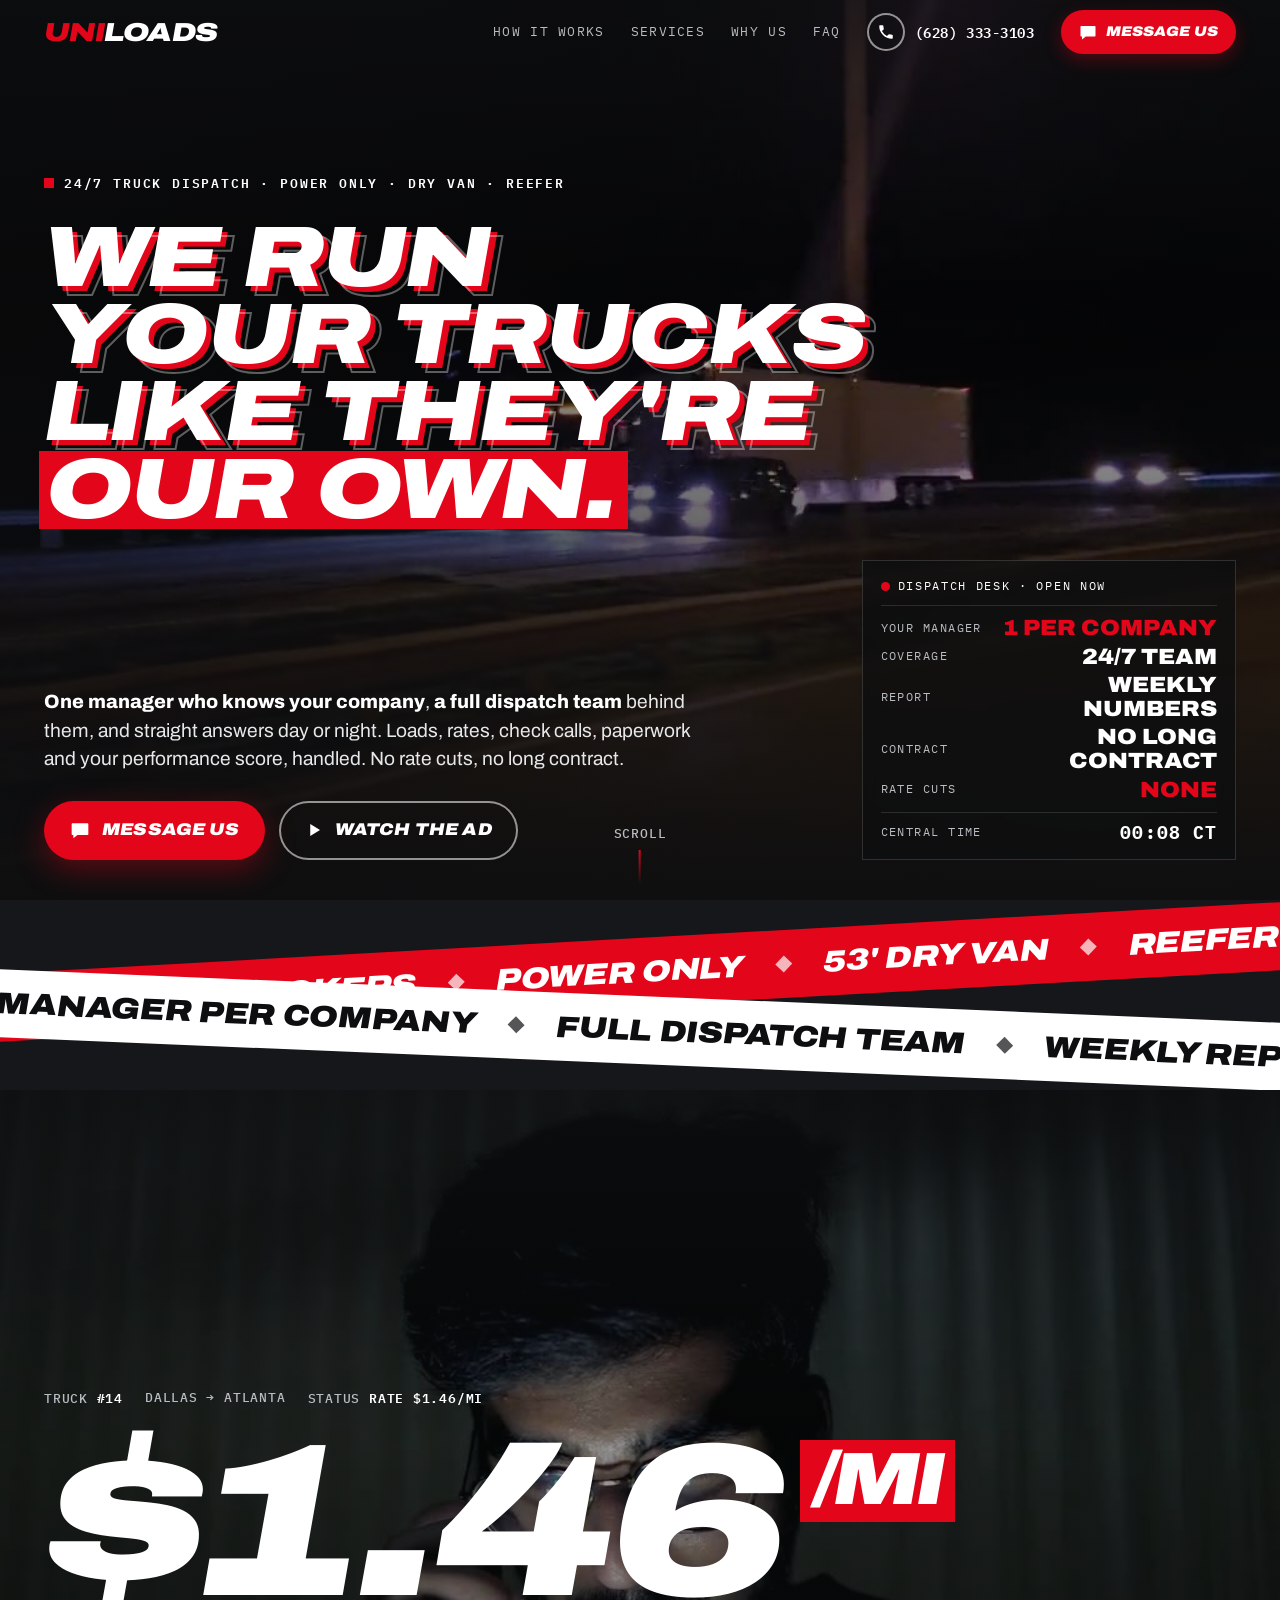
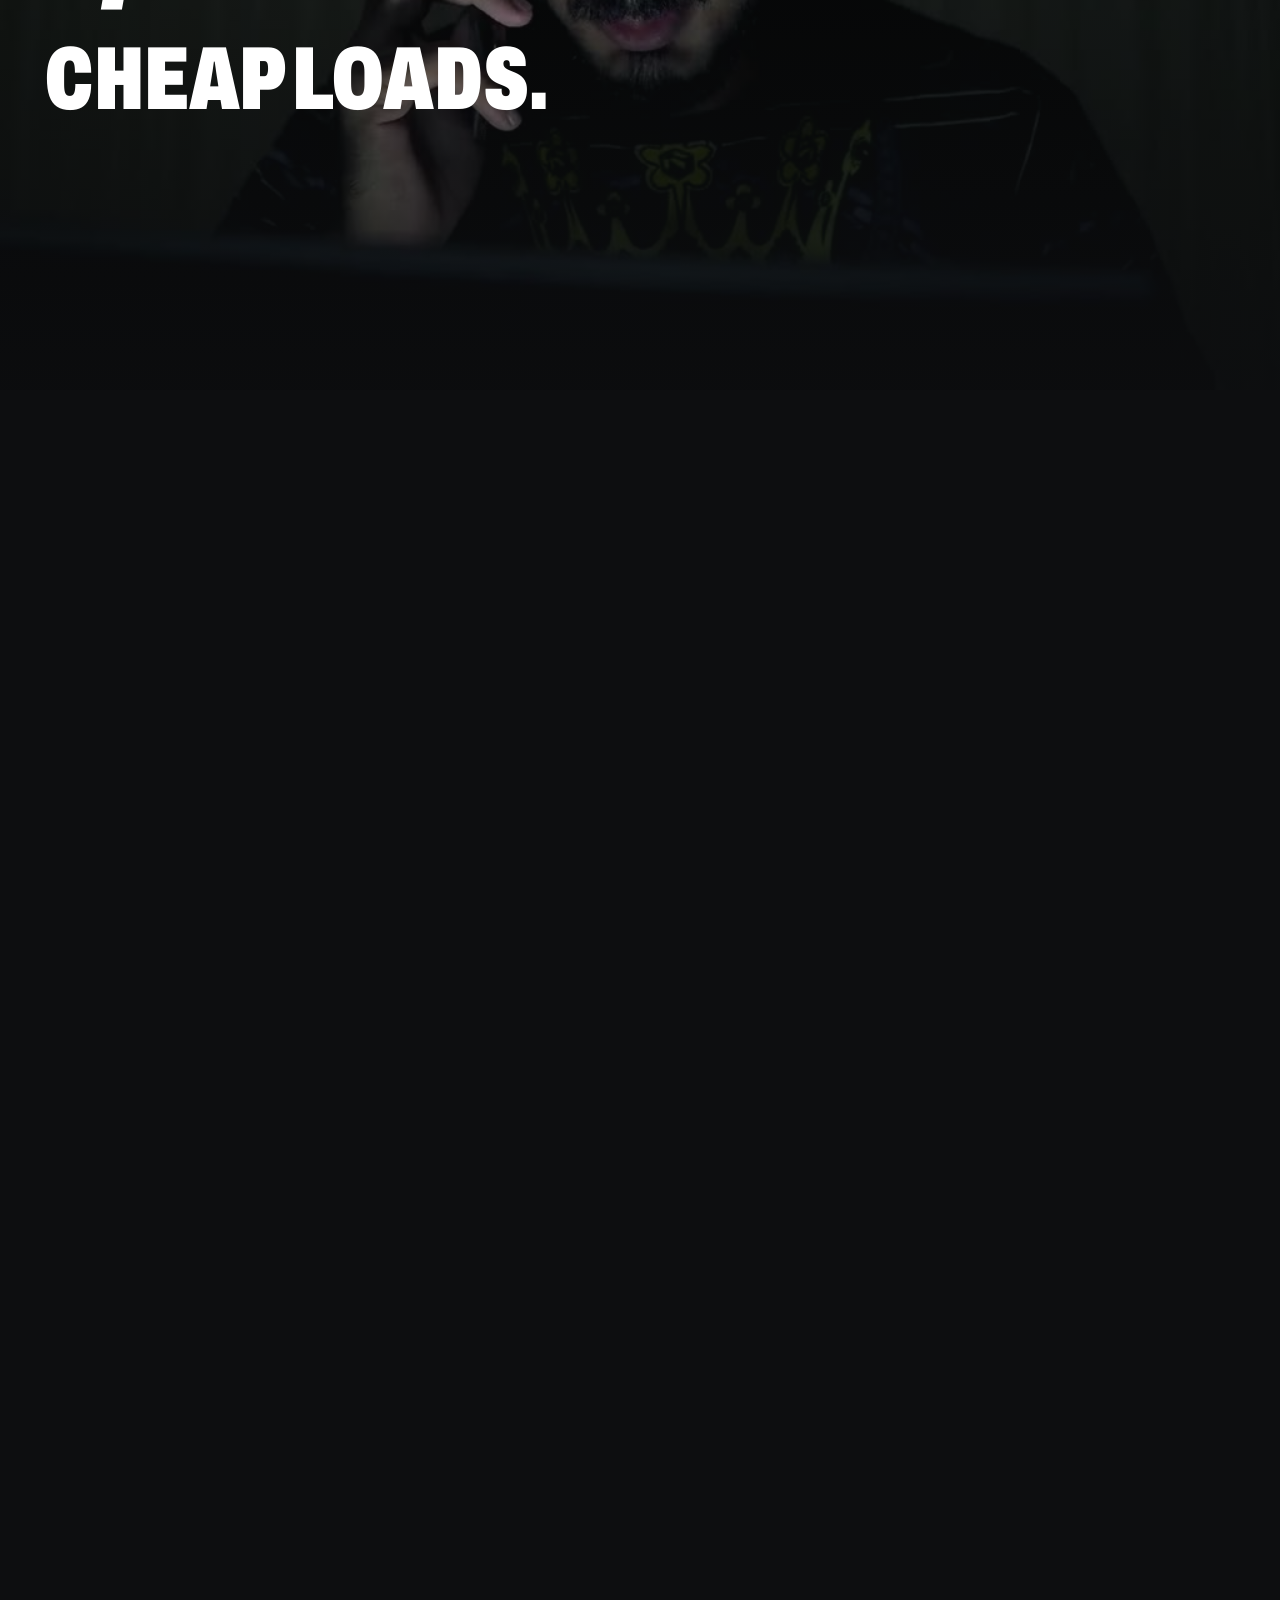
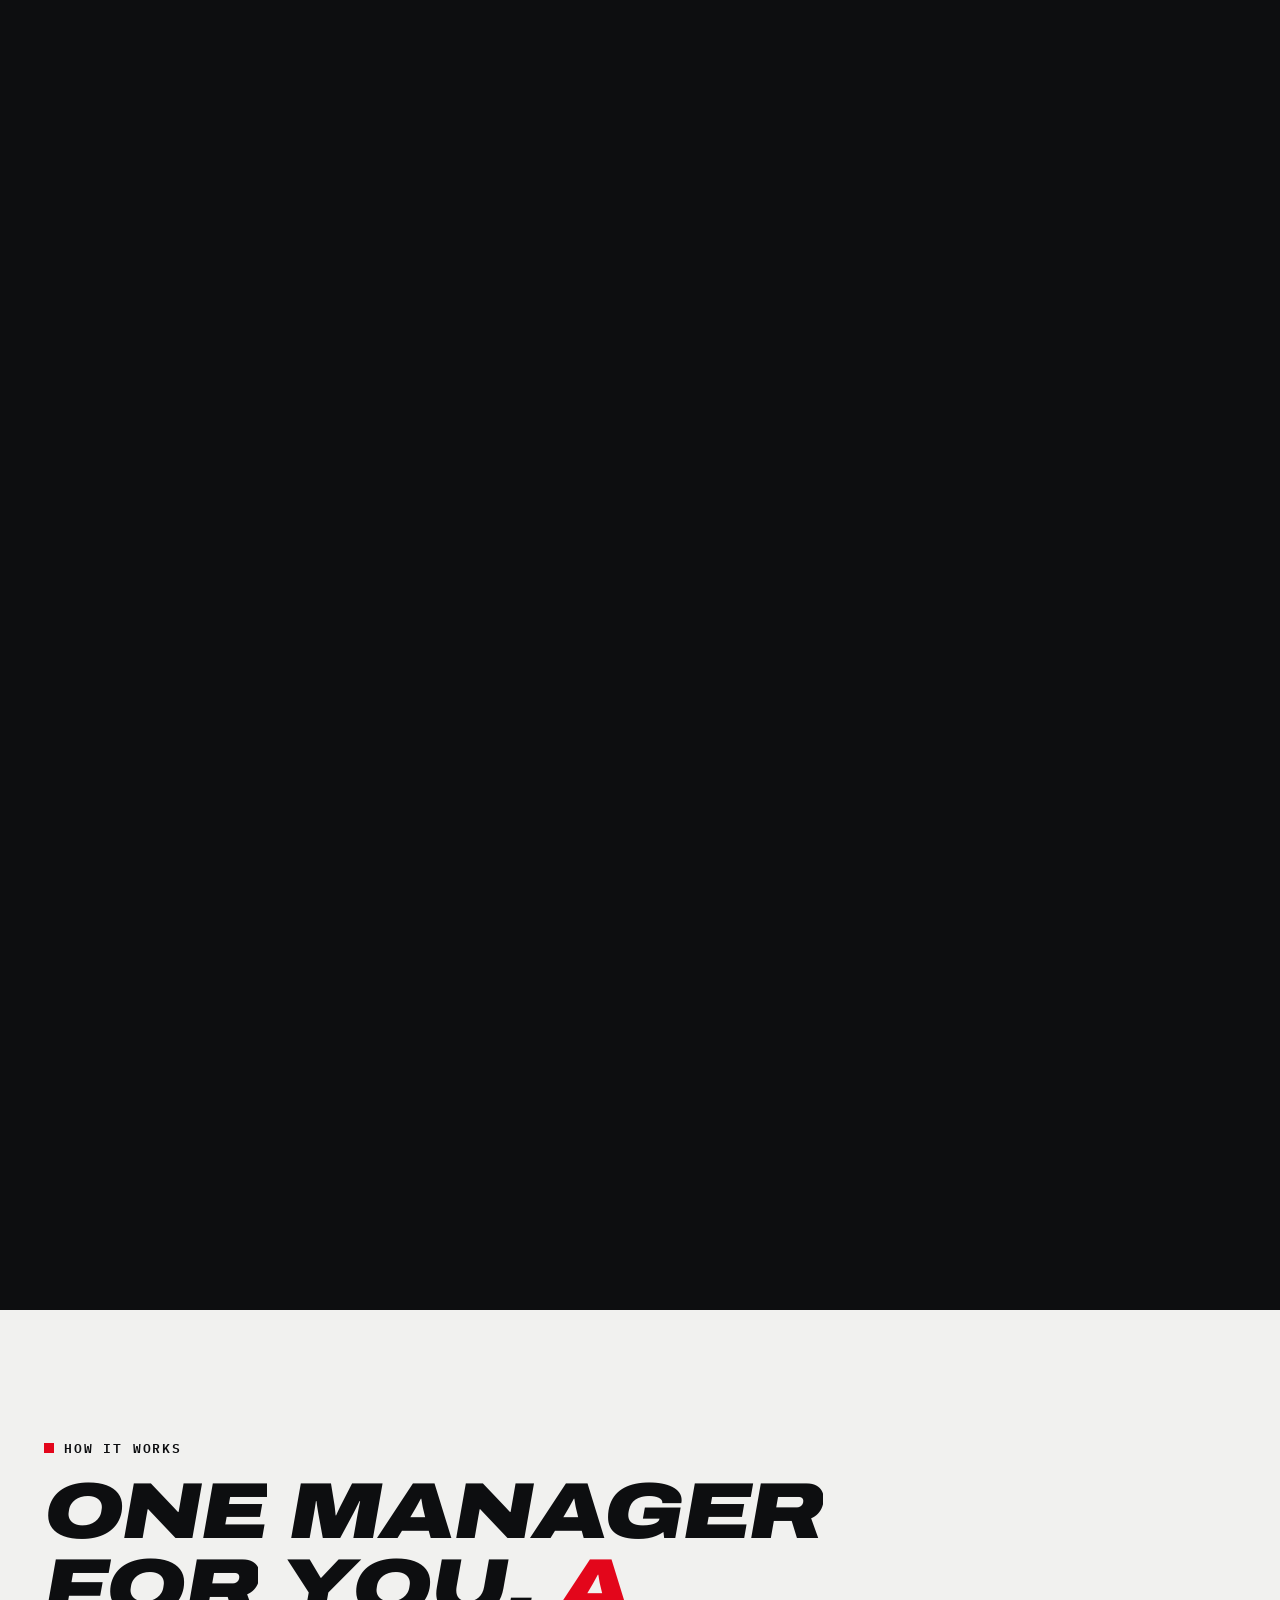
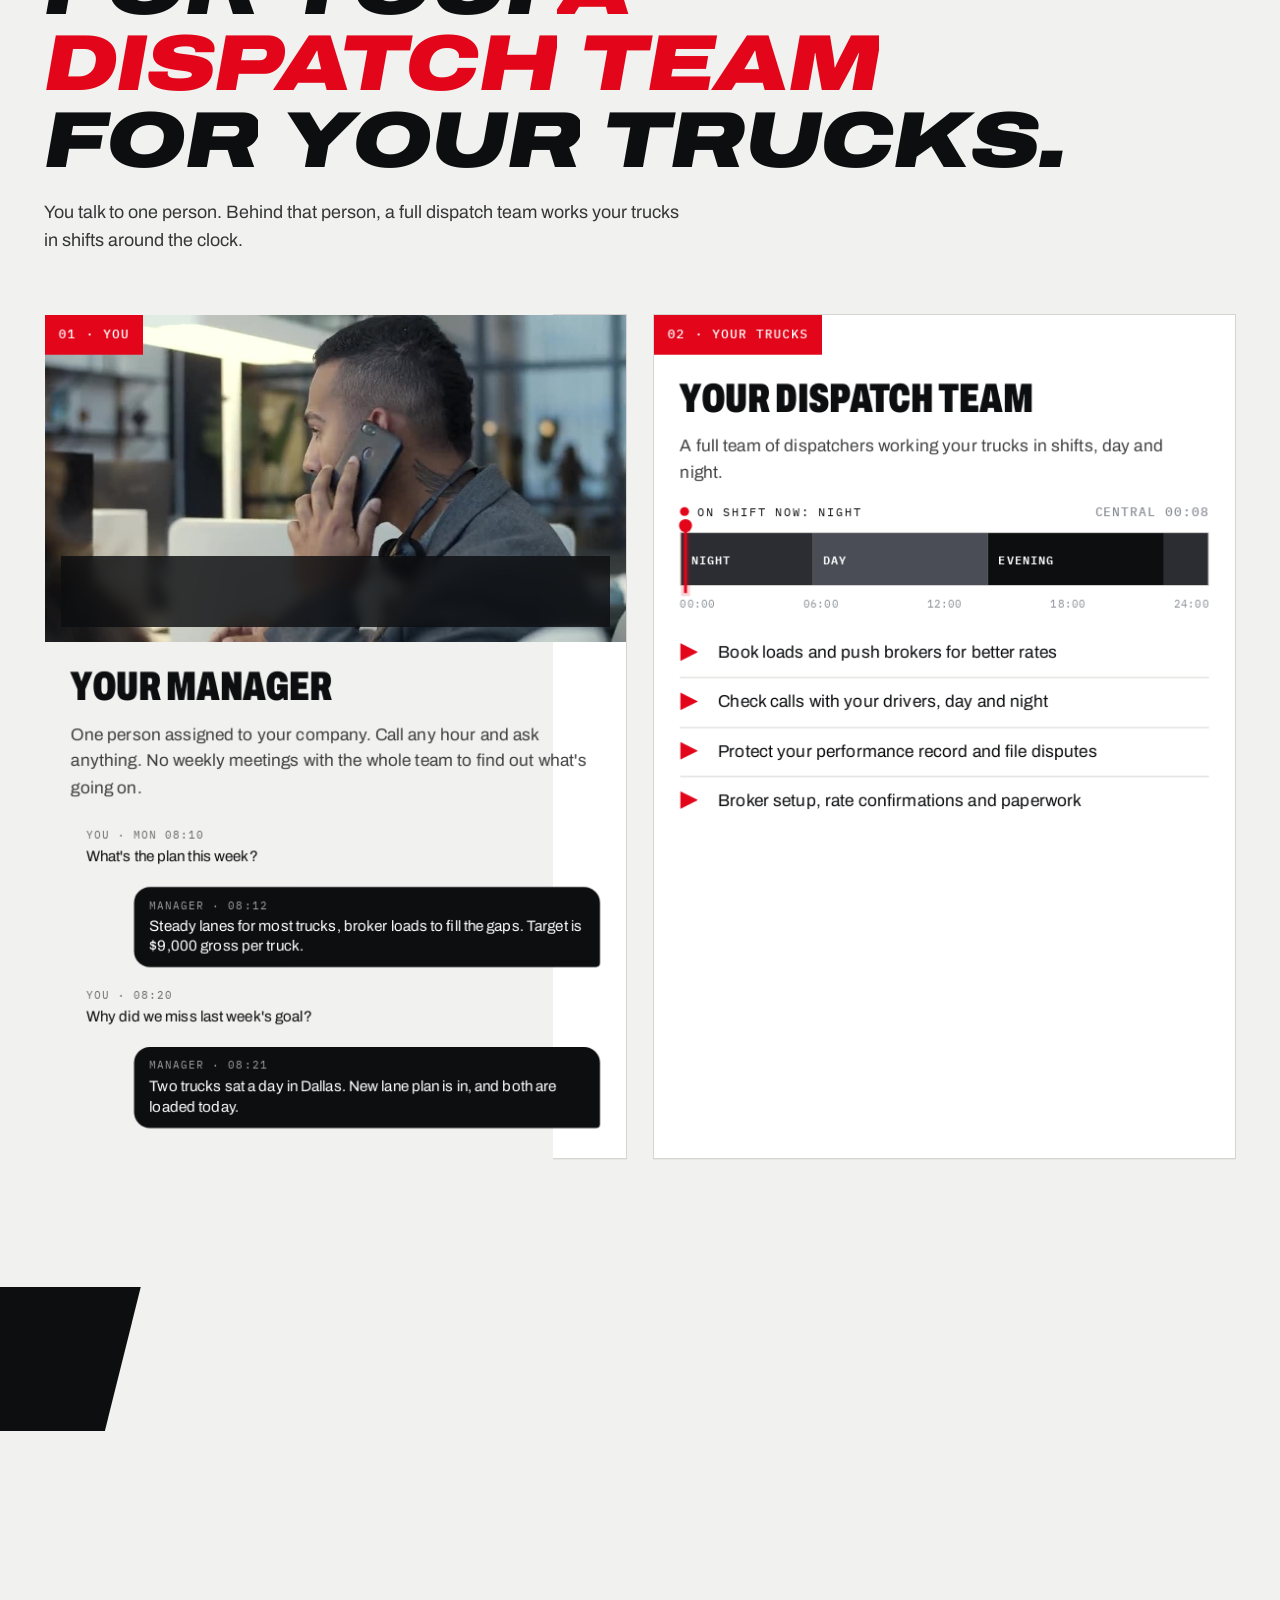
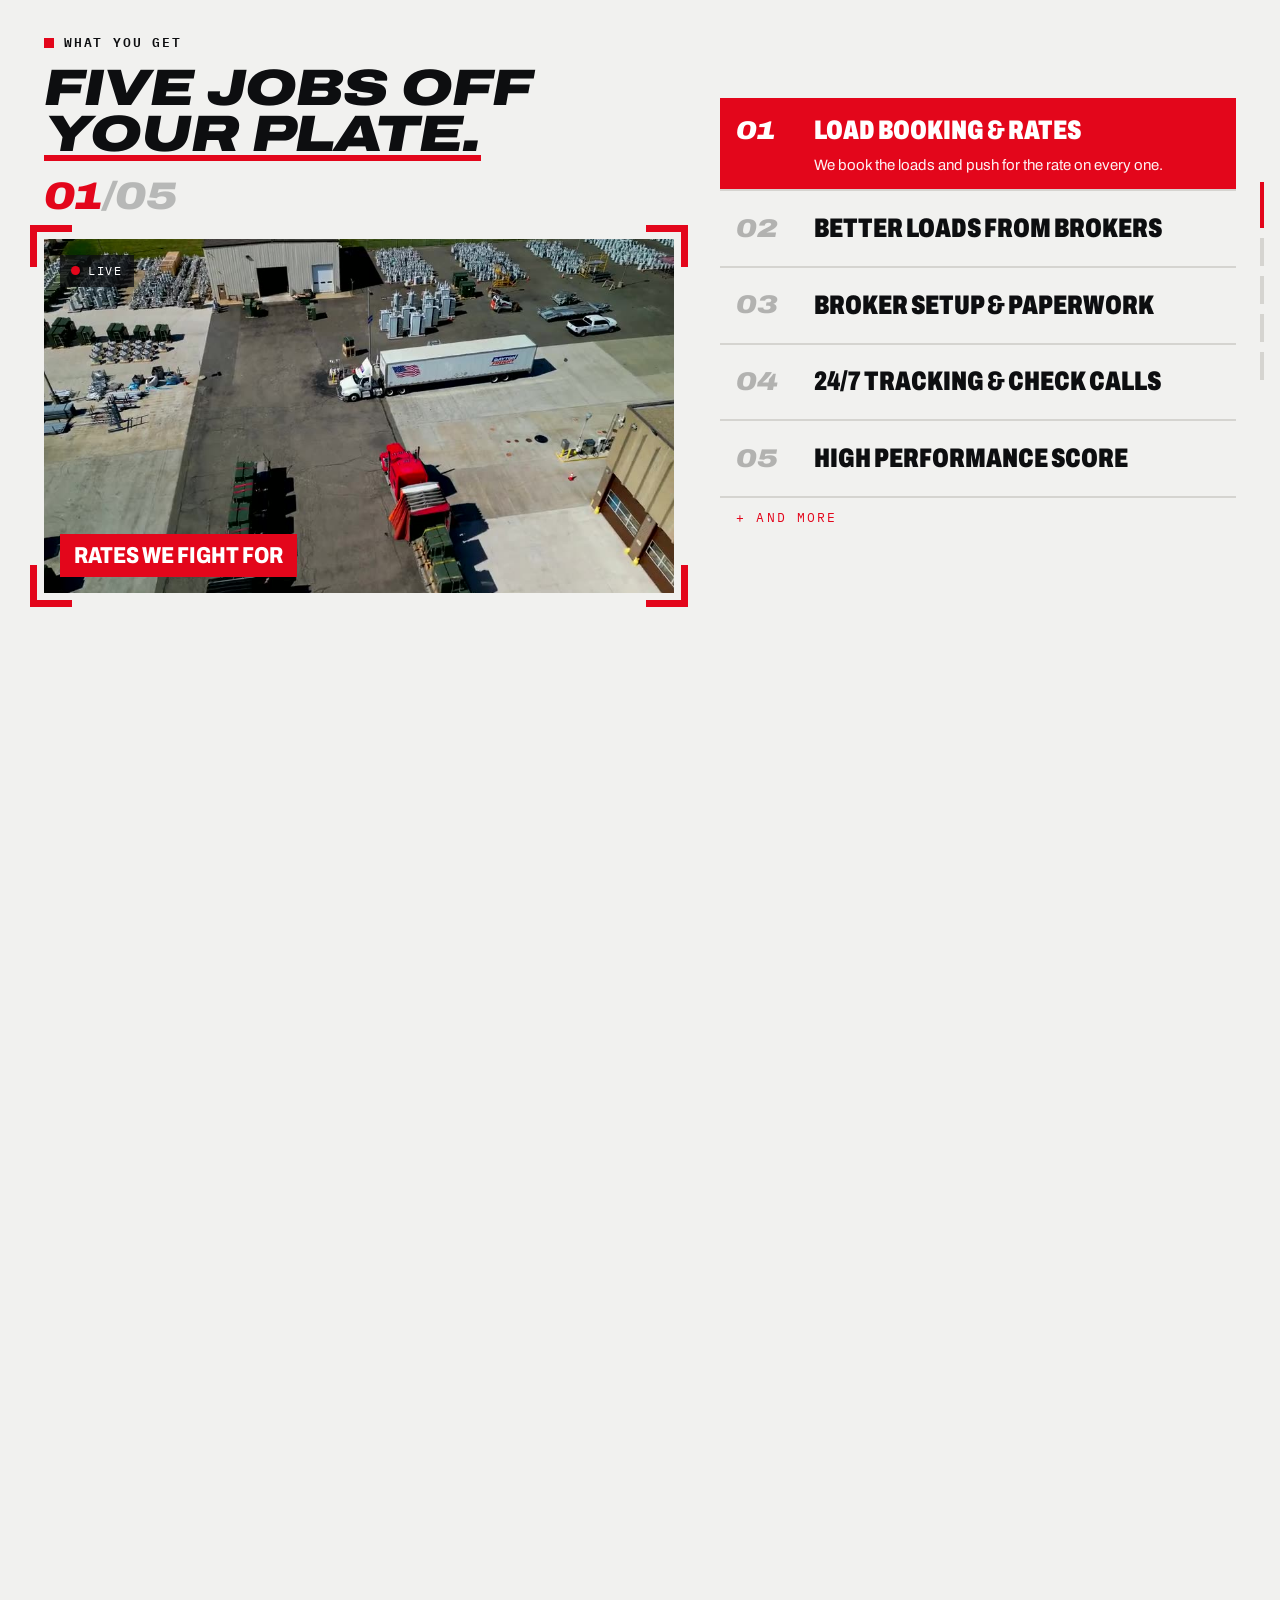
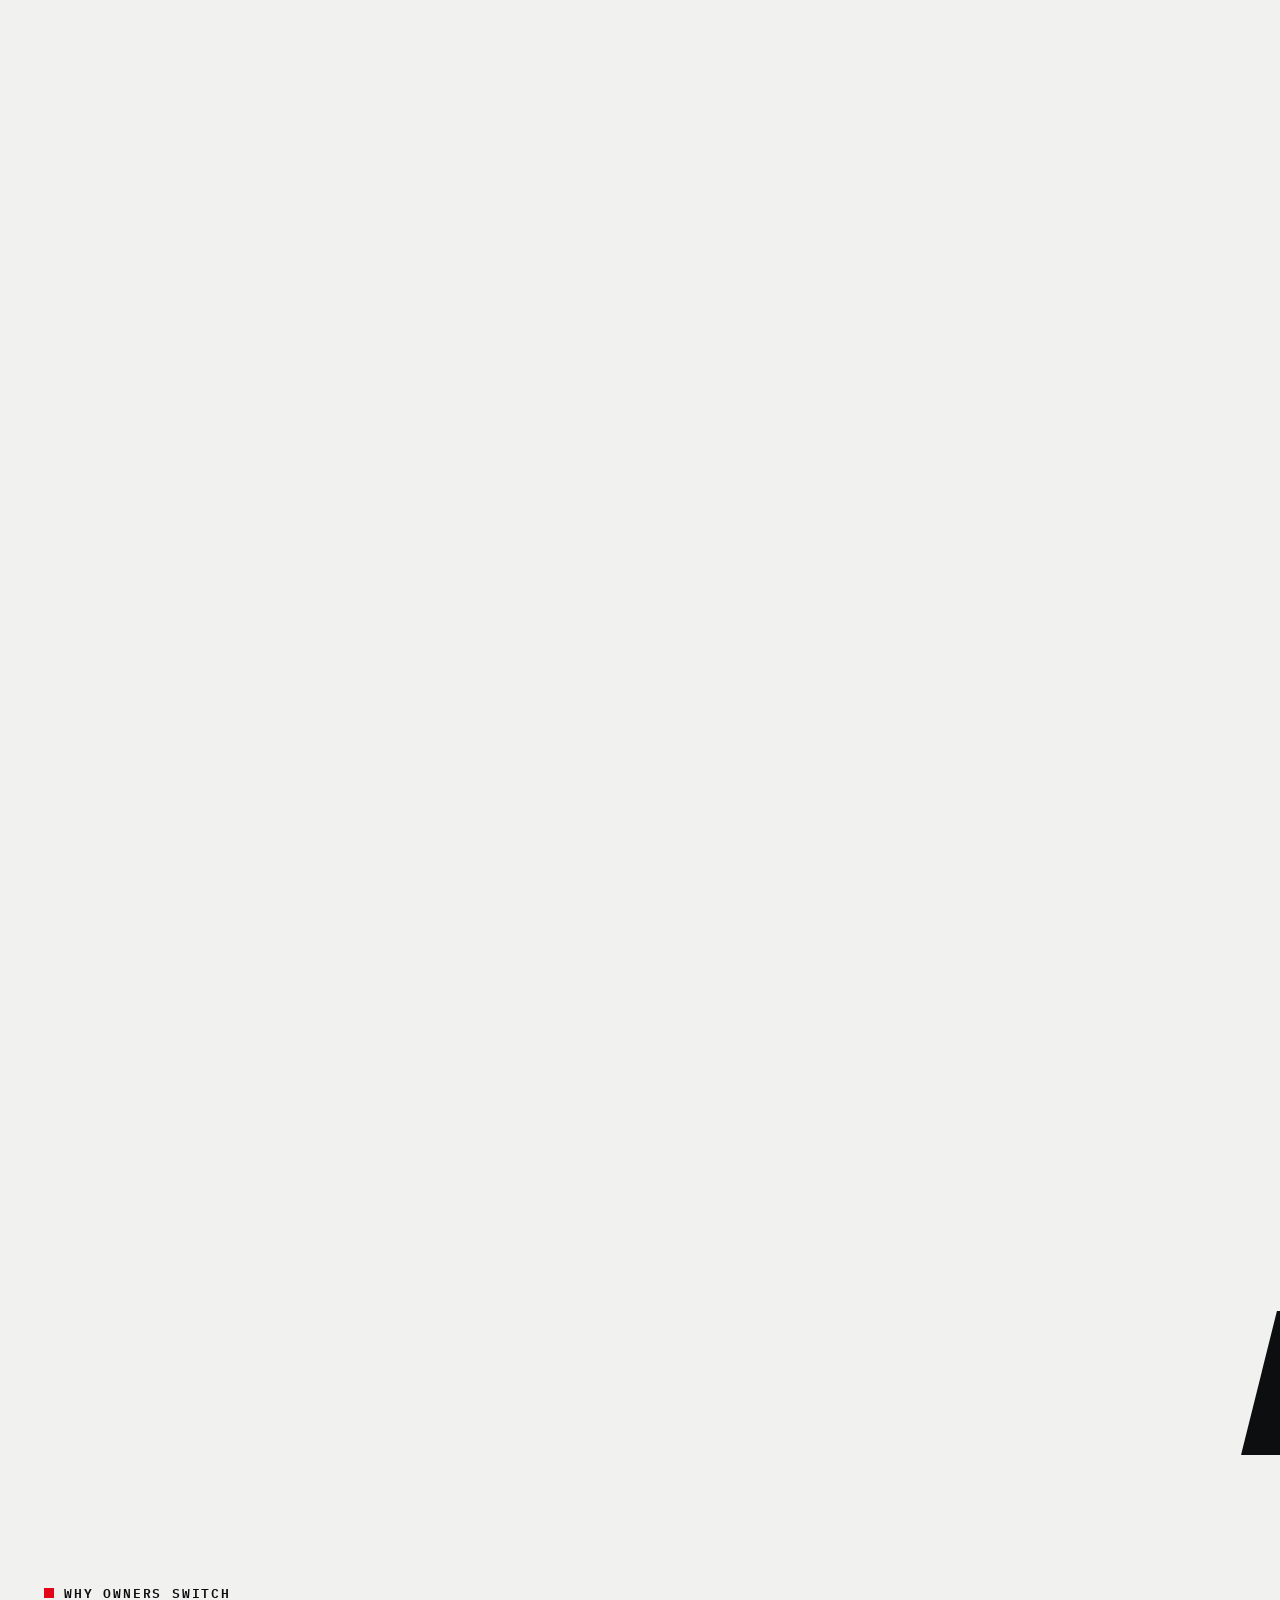
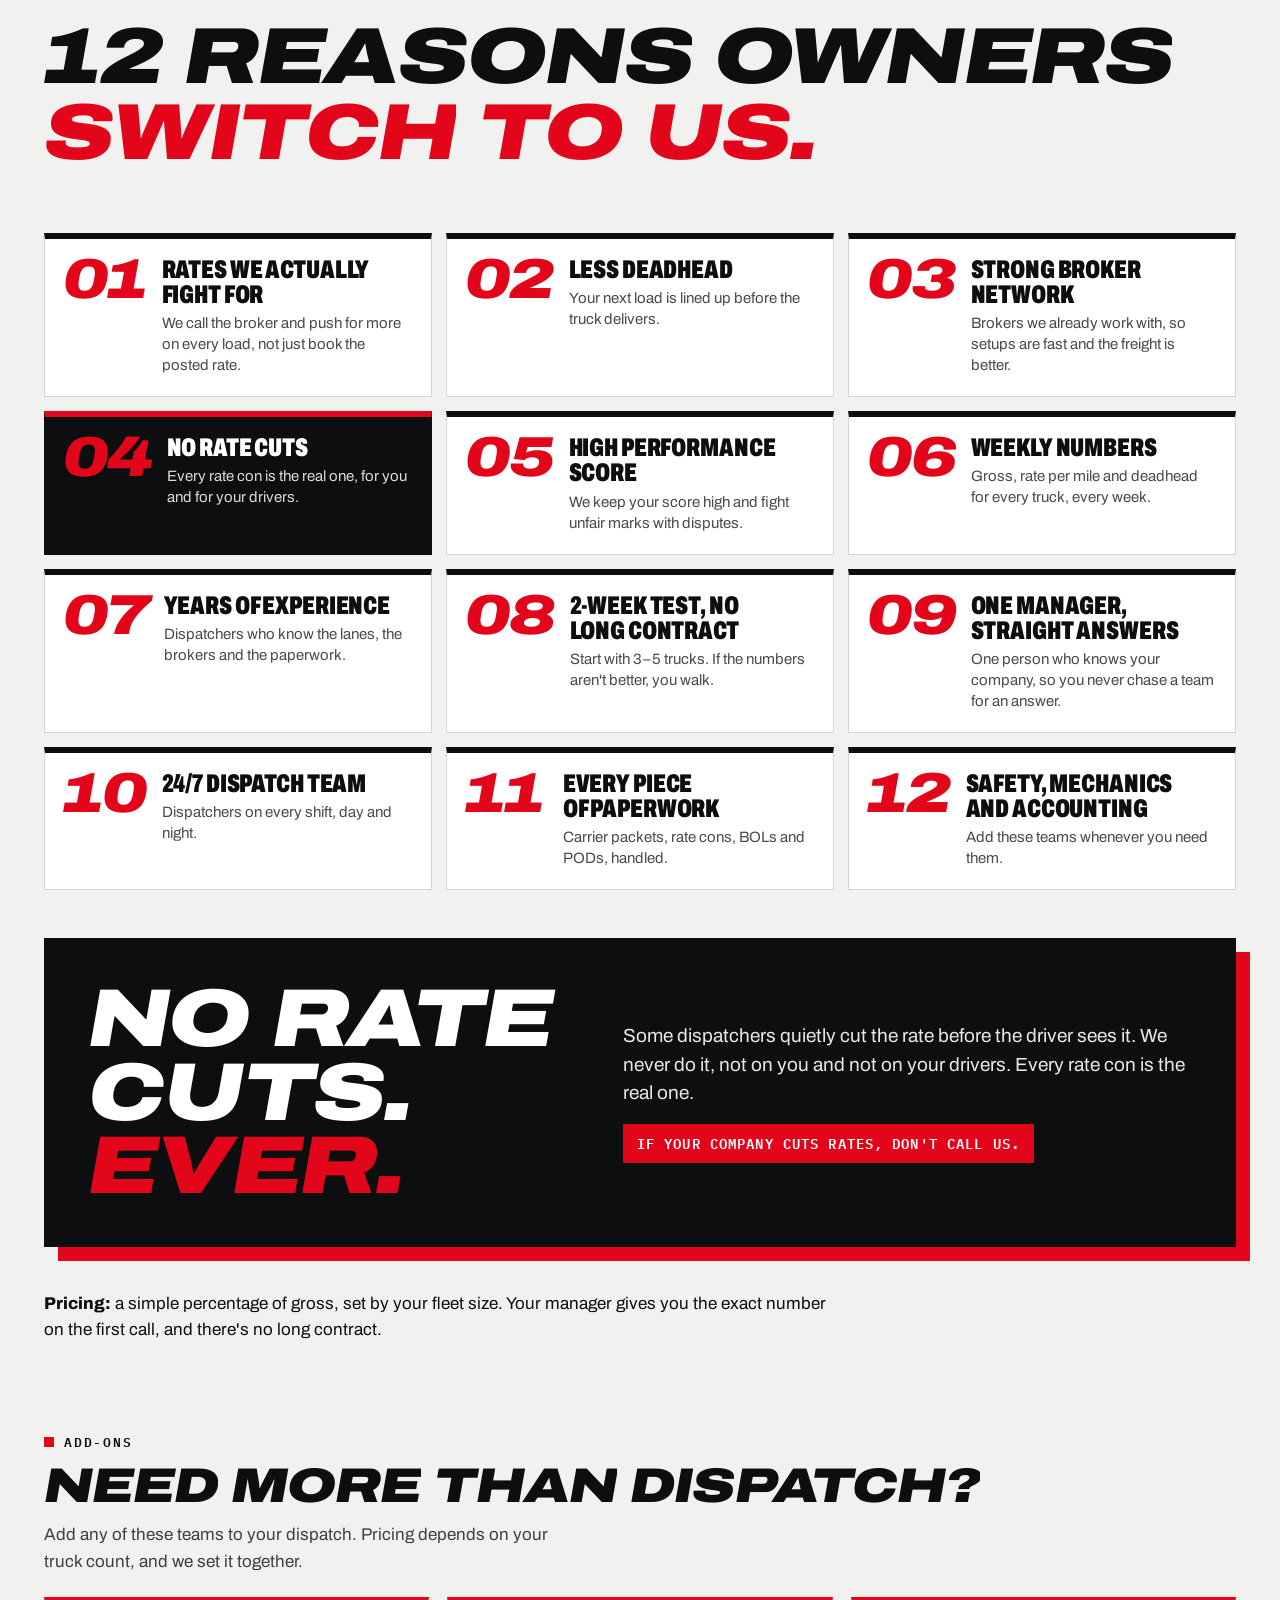
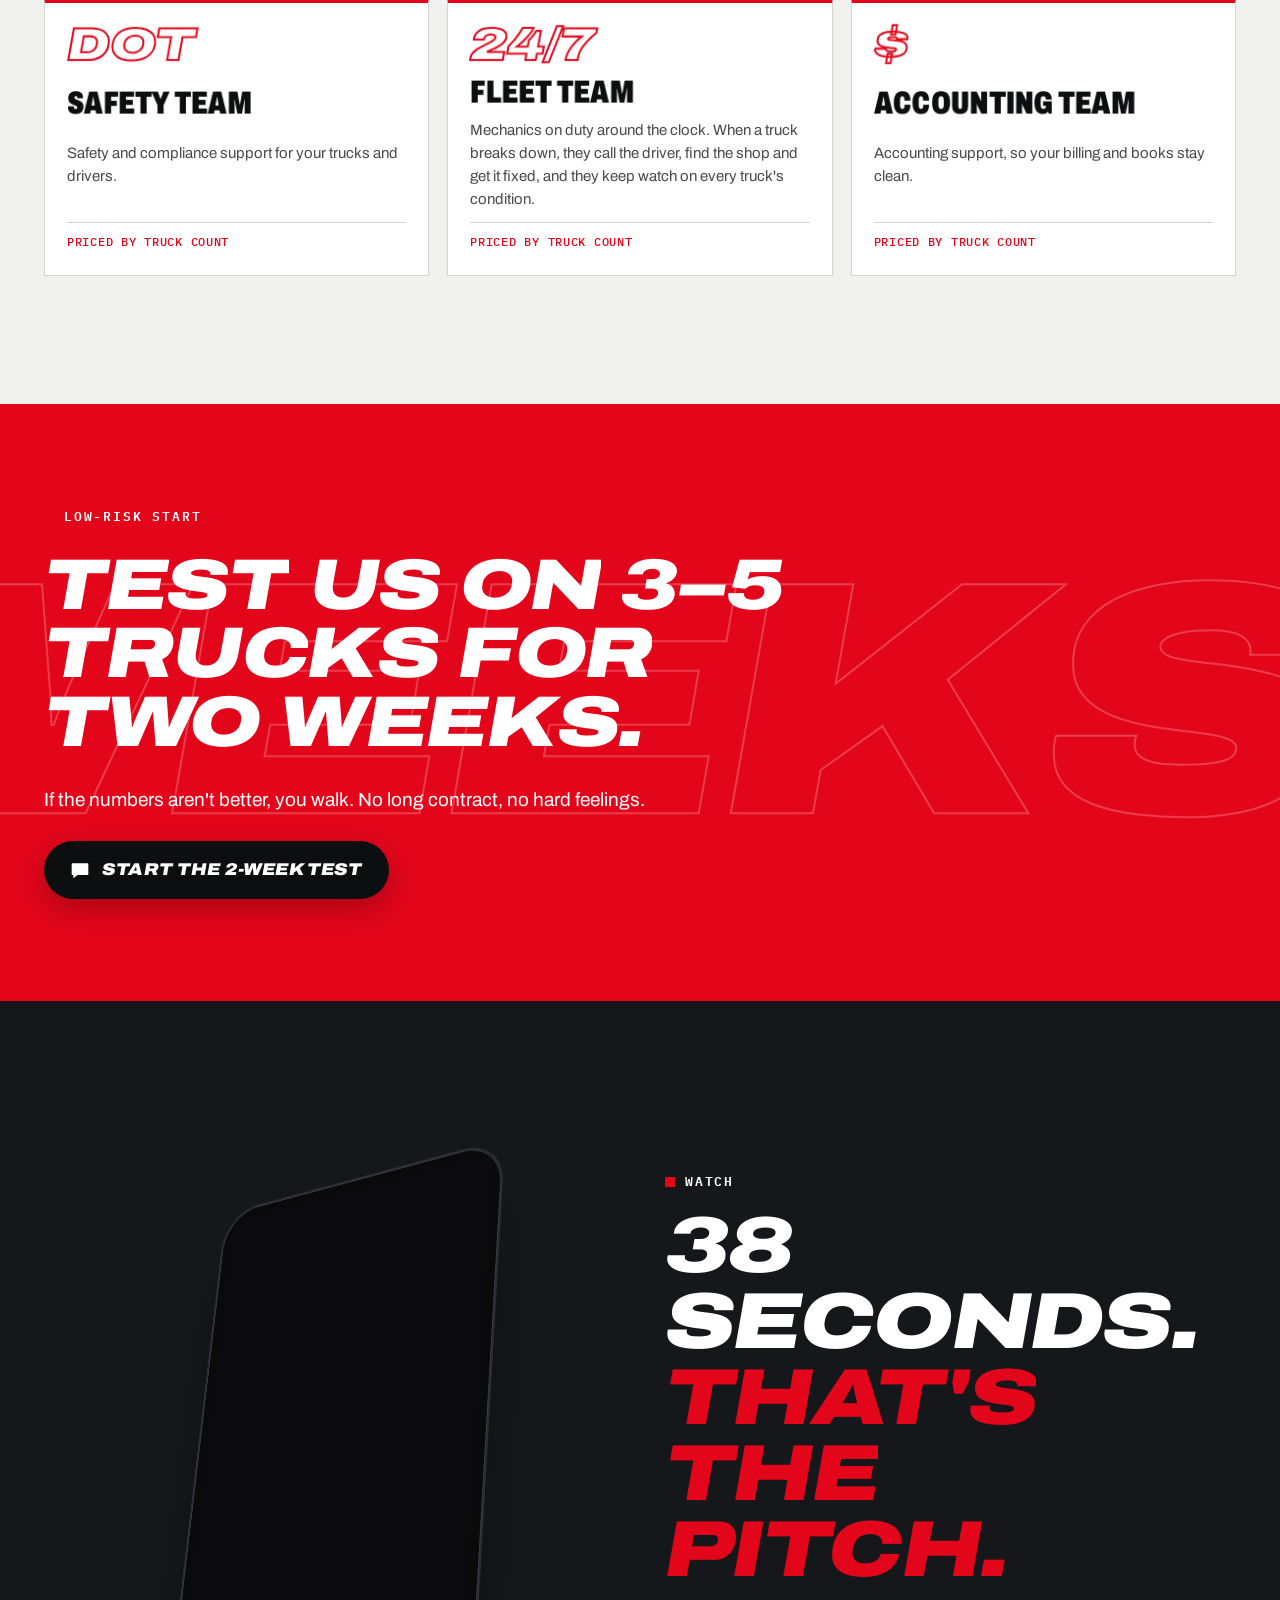
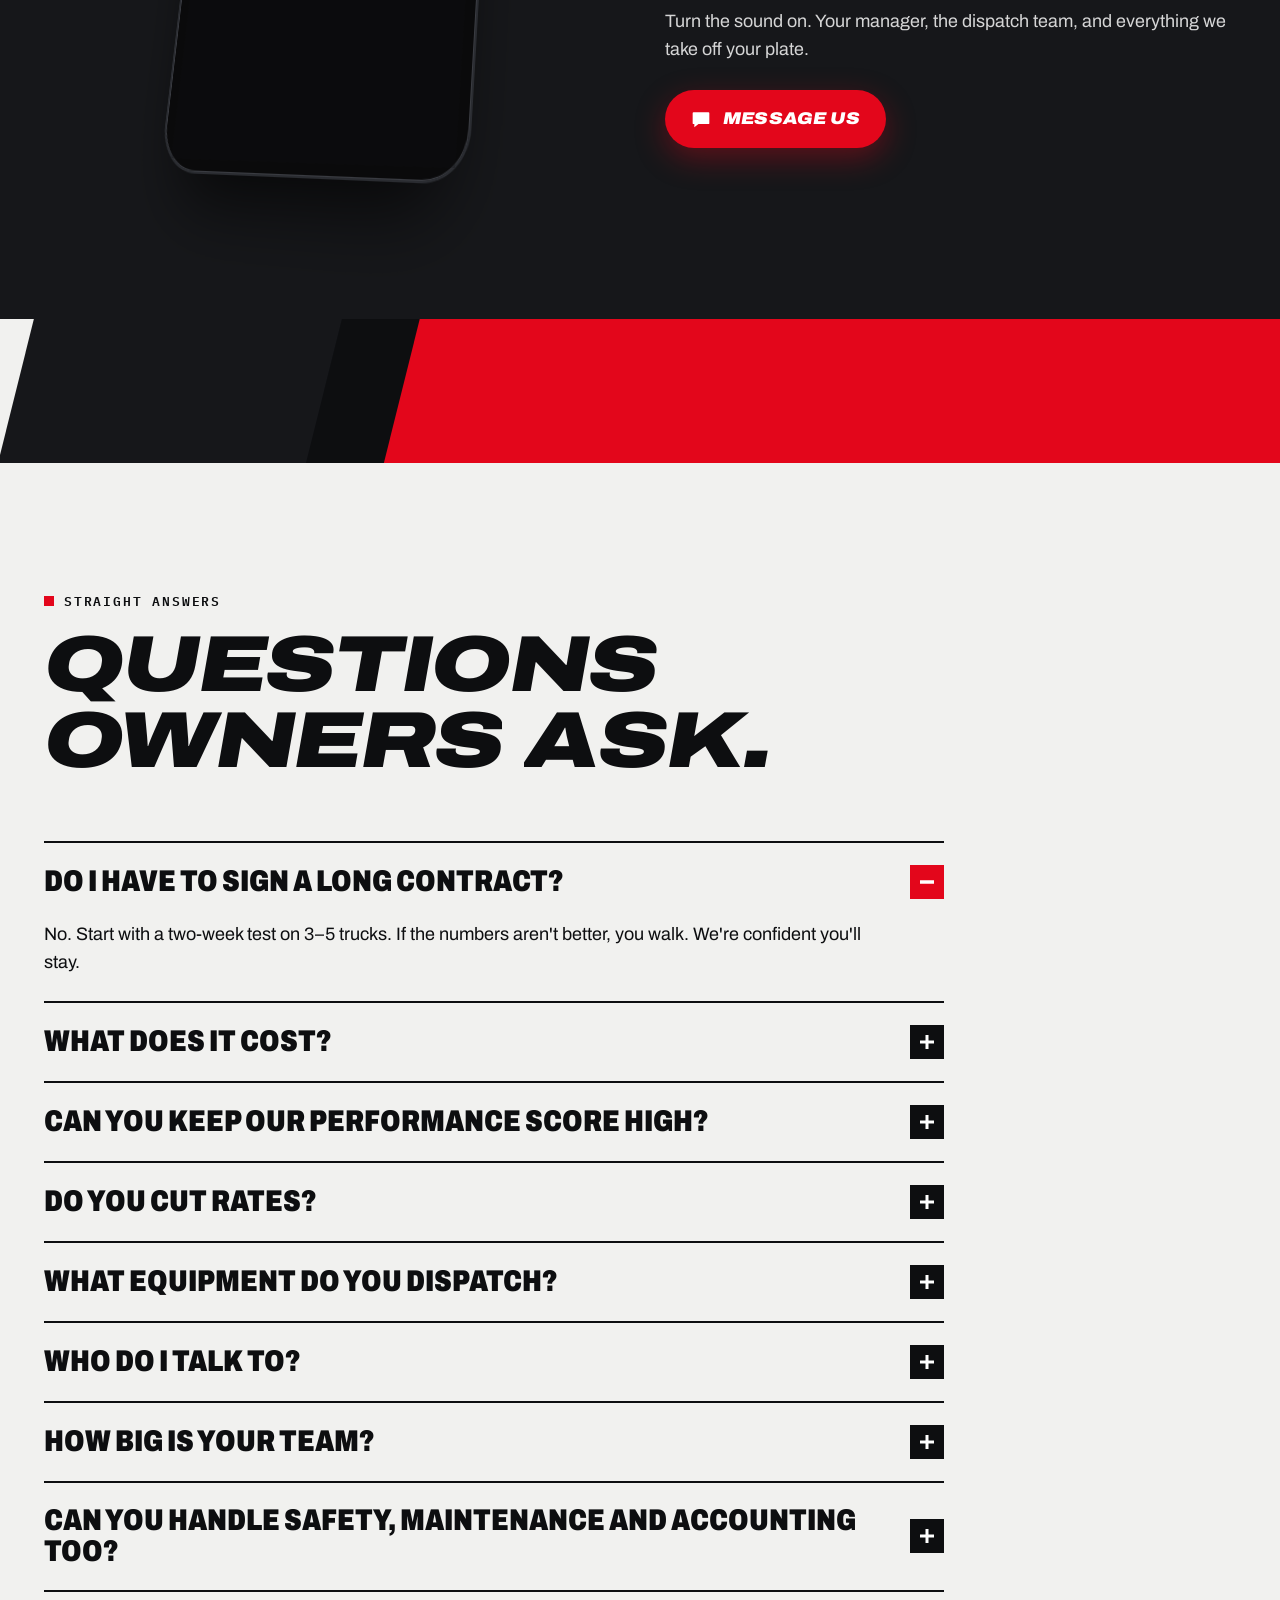
==== commit 8cadb329: "Watch section: 38 seconds" ====
--- a/index.html
+++ b/index.html
@@ -727,7 +727,7 @@
     </div>
     <div class="sec-head" style="margin:0">
       <div class="eyebrow">Watch</div>
-      <h2 class="h2 xb split">35 seconds. <span class="red">That's the pitch.</span></h2>
+      <h2 class="h2 xb split">38 seconds. <span class="red">That's the pitch.</span></h2>
       <p class="lede">Turn the sound on. Your manager, the dispatch team, and everything we take off your plate.</p>
       <div style="margin-top:8px"><button class="btn js-msg magnetic" type="button">
         <svg width="20" height="20" viewBox="0 0 24 24" aria-hidden="true"><path fill="currentColor" d="M3 4h18a1 1 0 0 1 1 1v12a1 1 0 0 1-1 1H9l-5 4v-4H3a1 1 0 0 1-1-1V5a1 1 0 0 1 1-1z"/></svg>
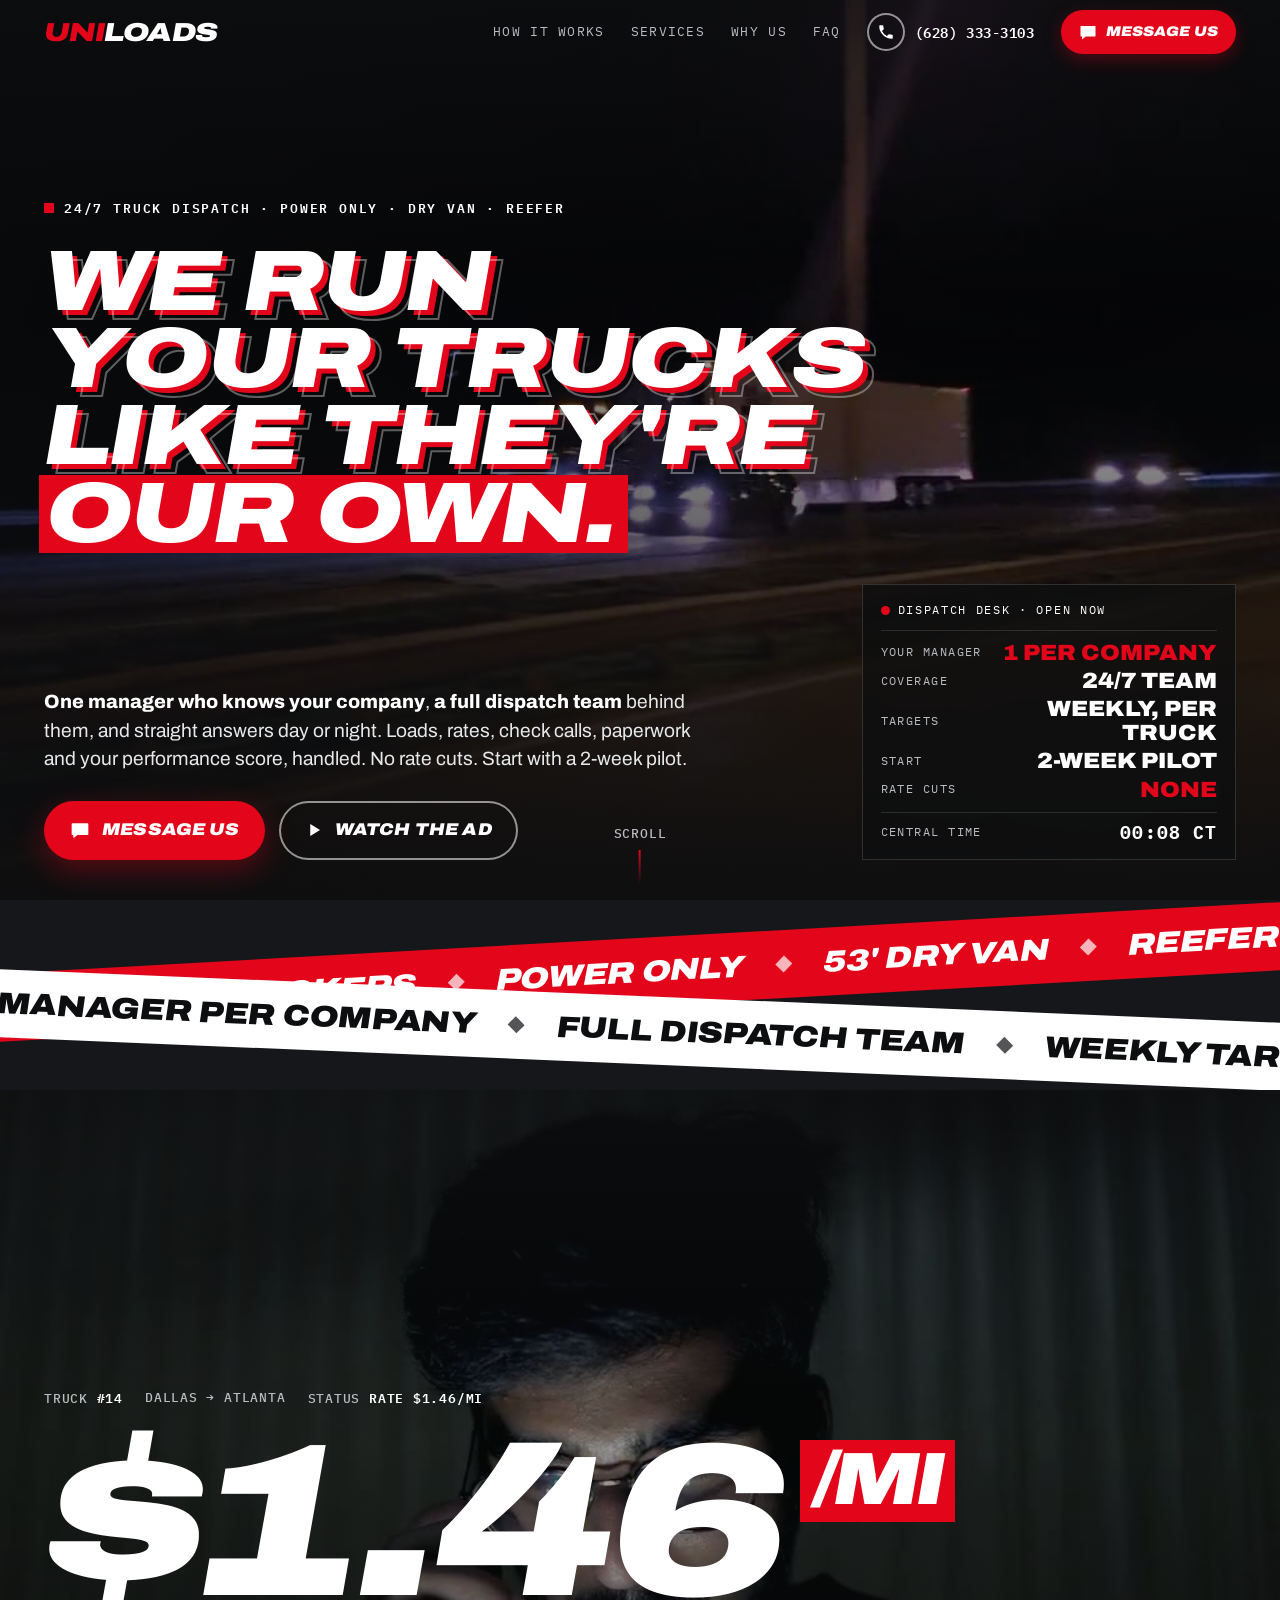
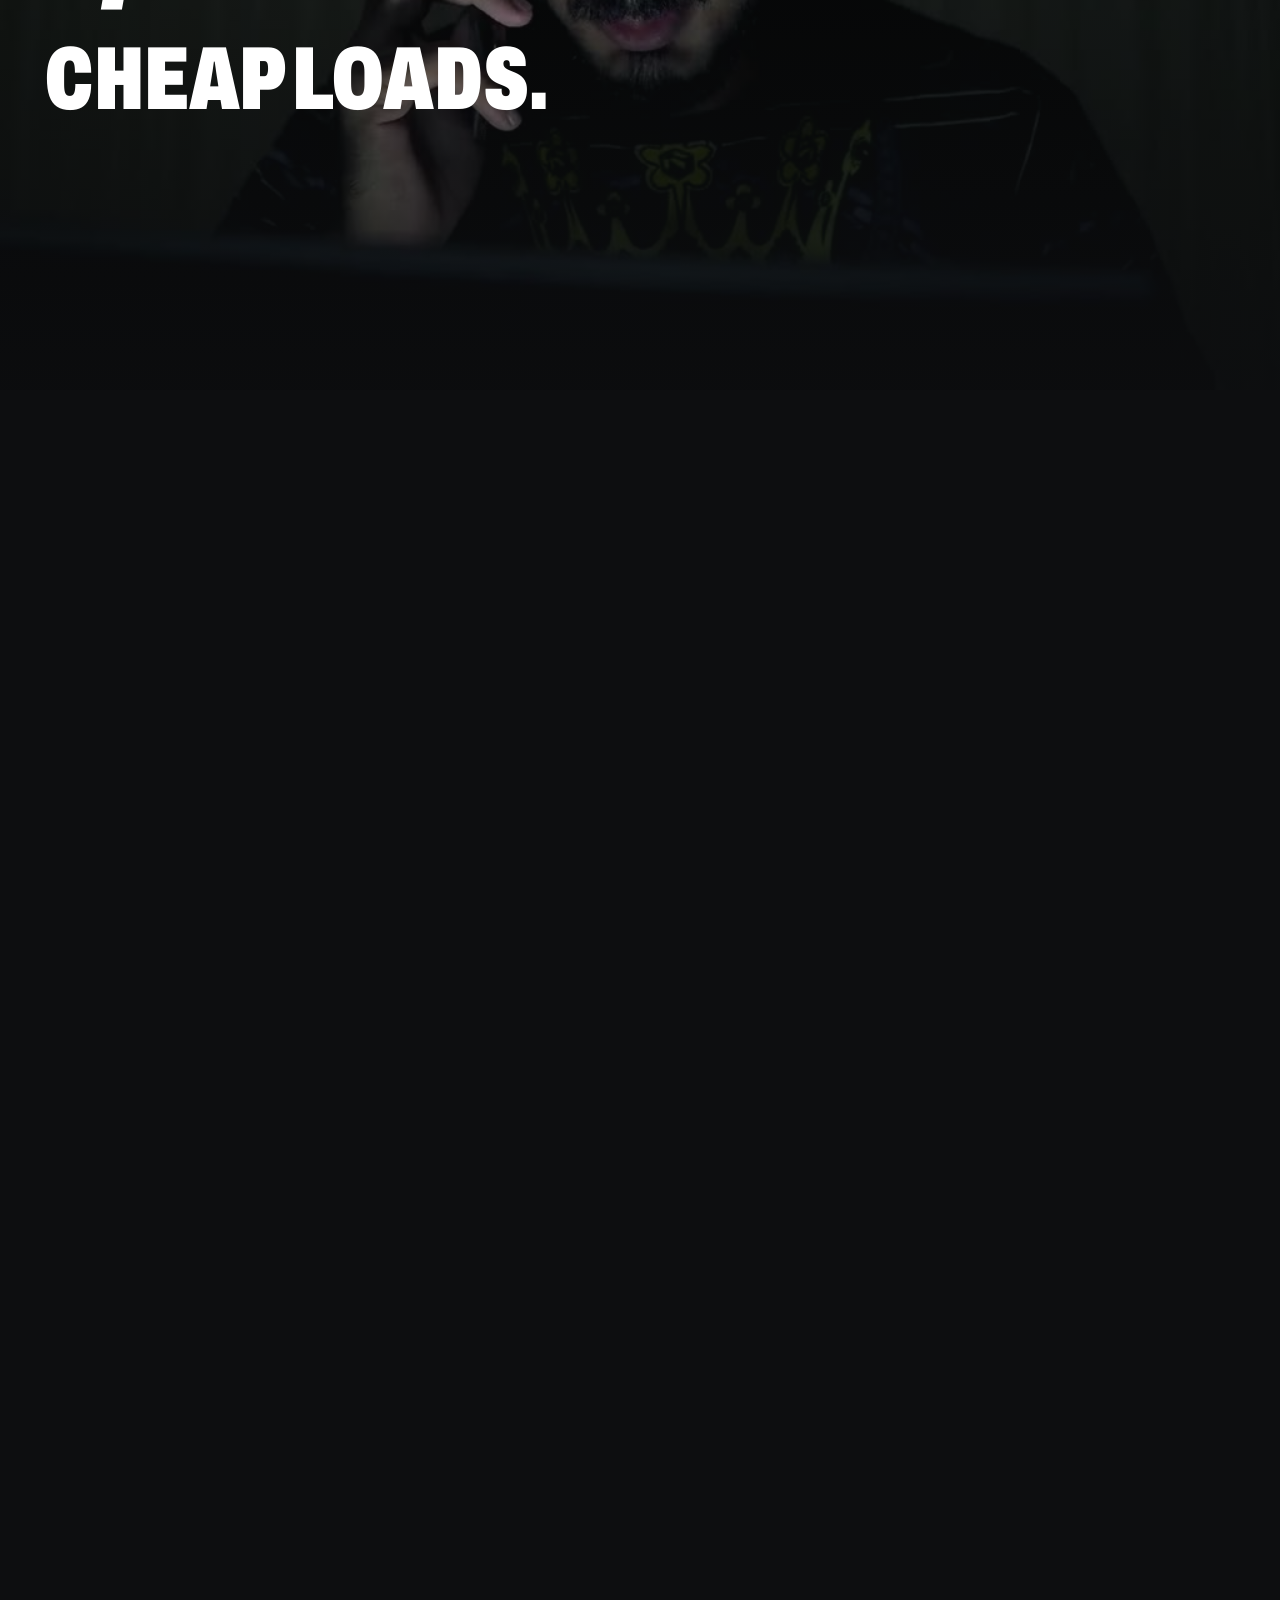
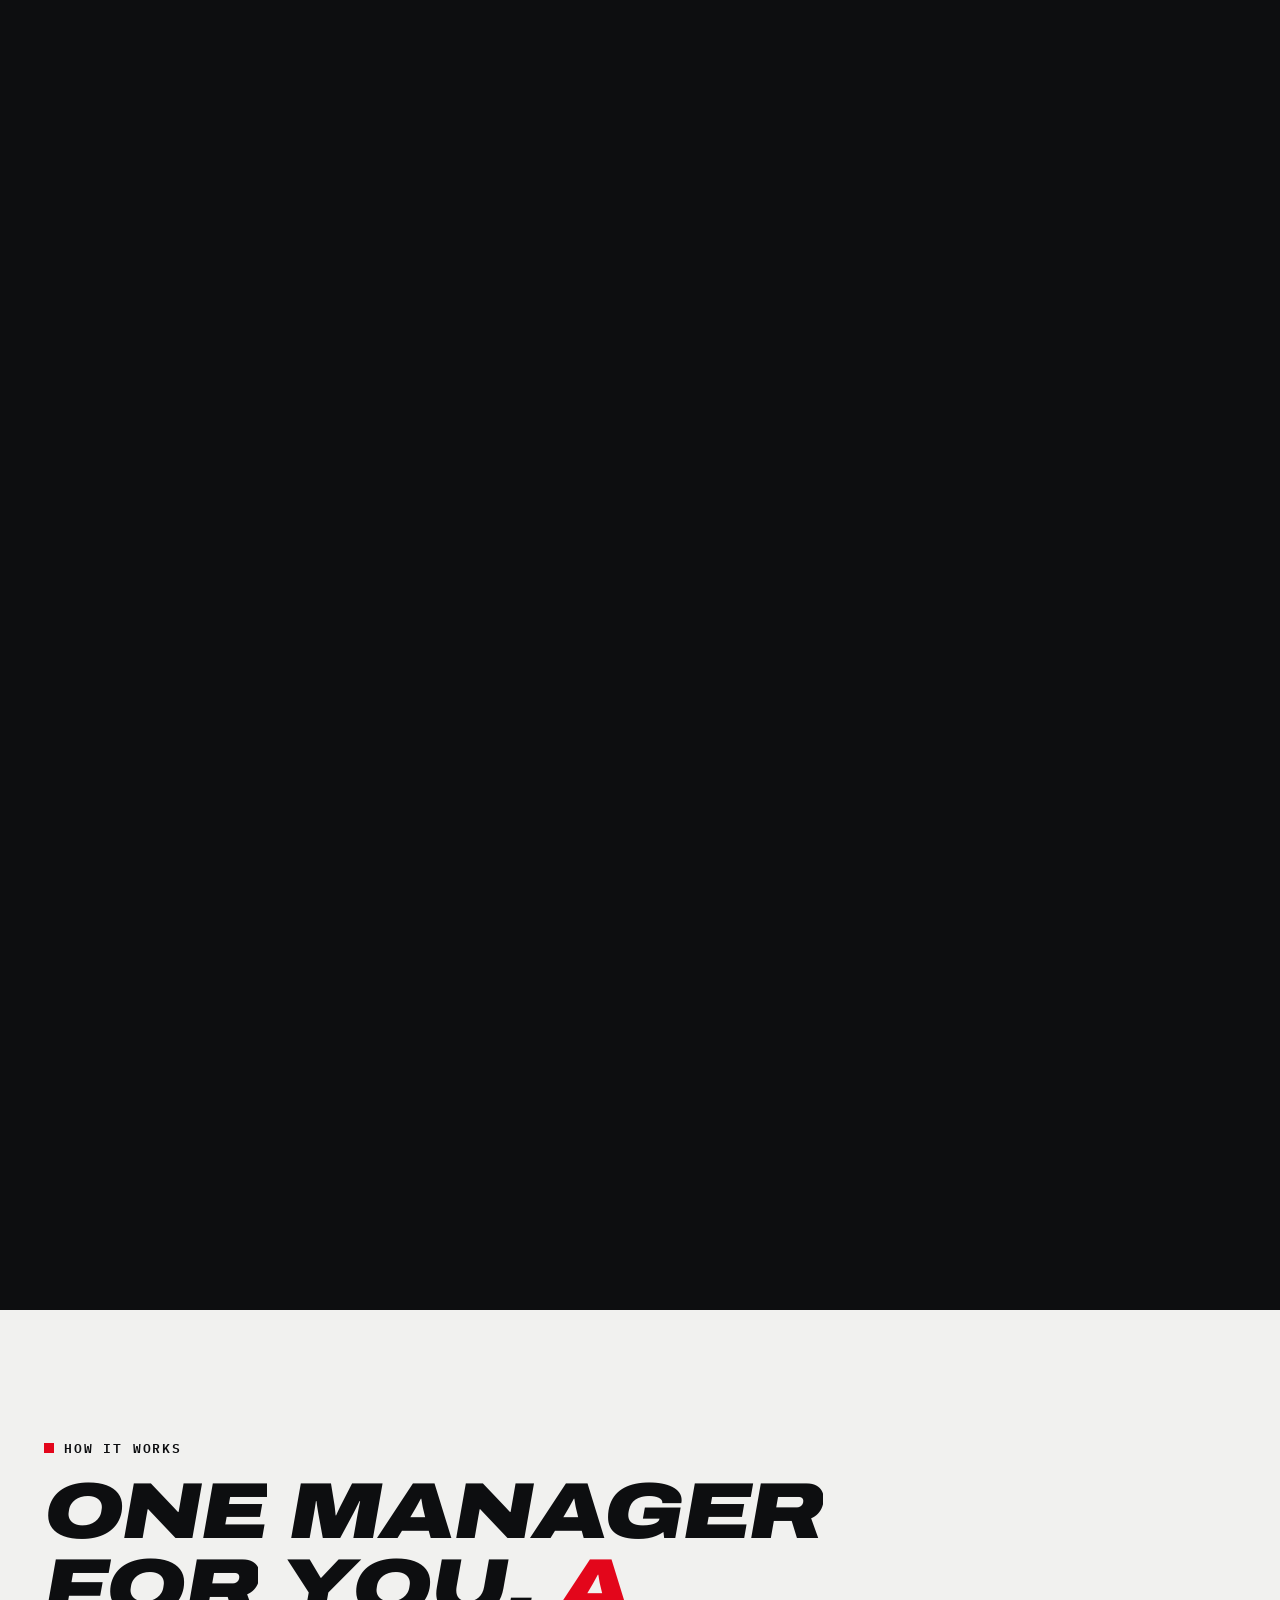
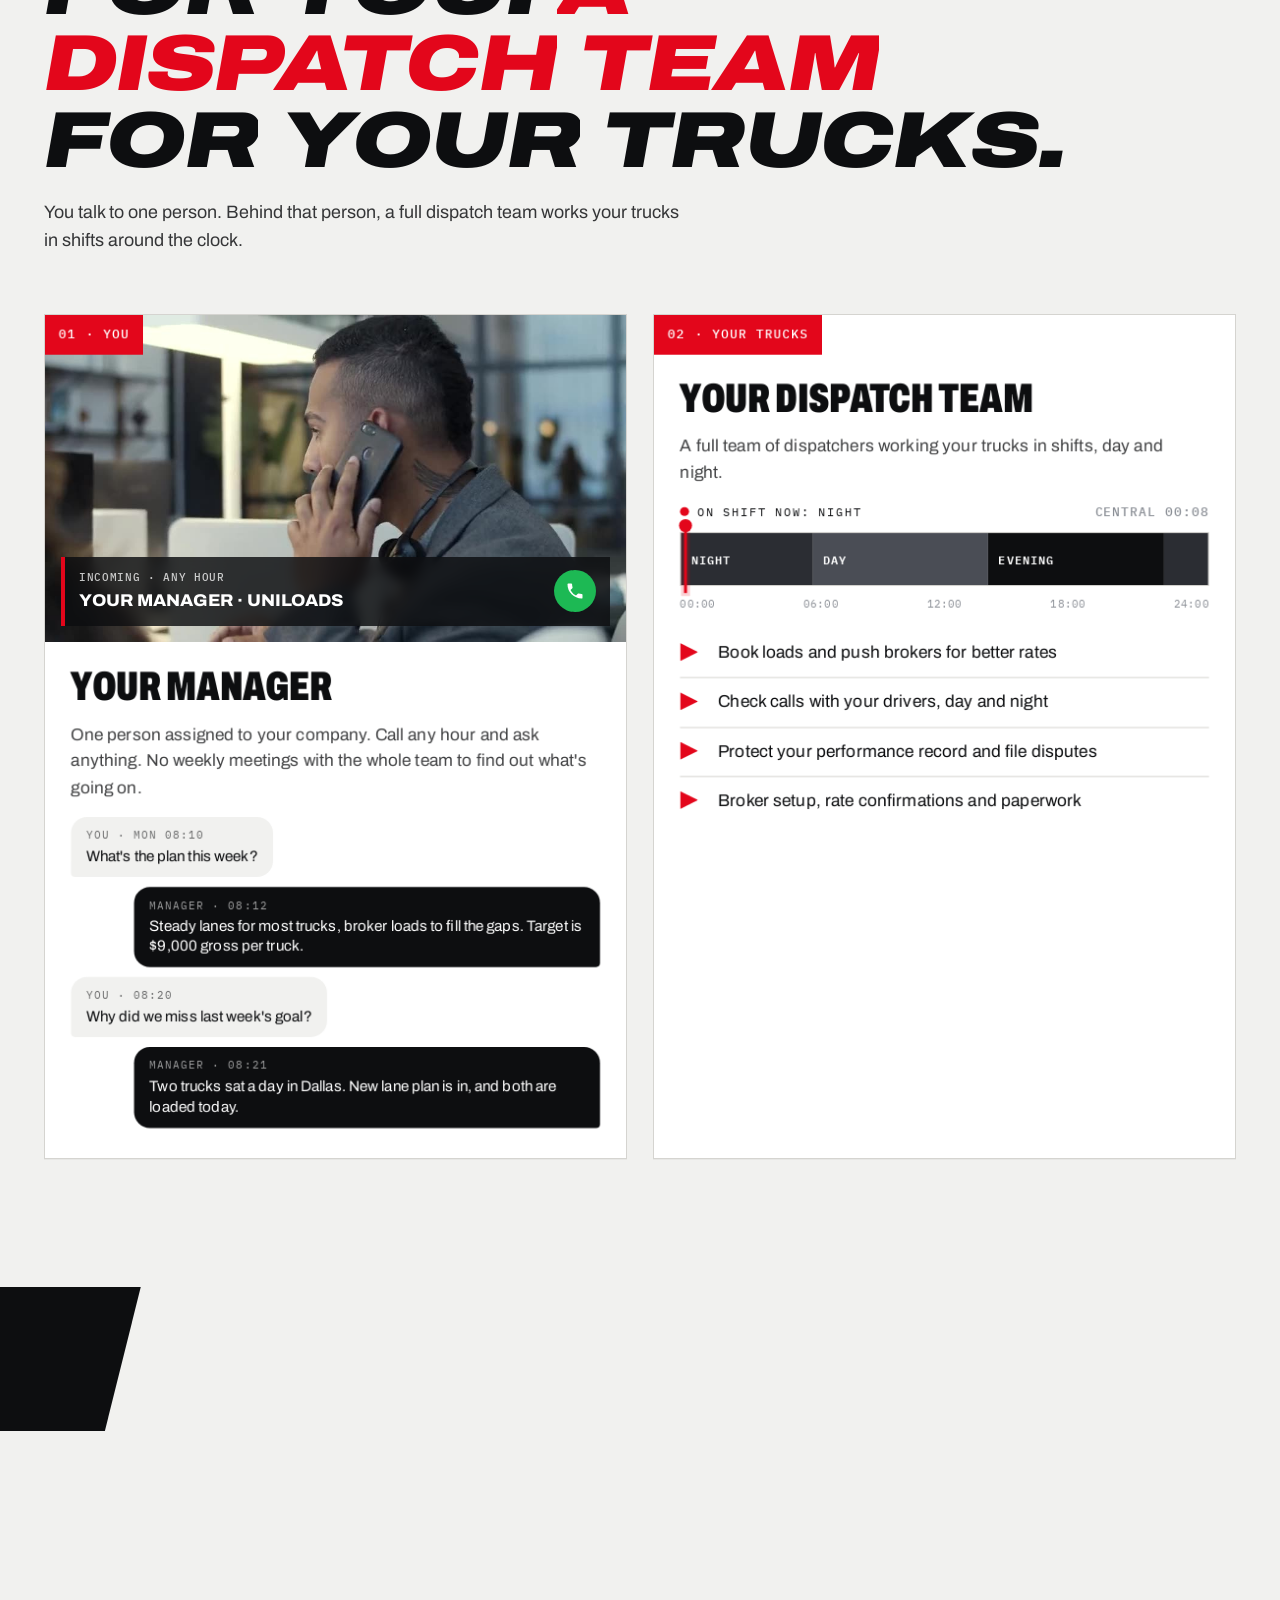
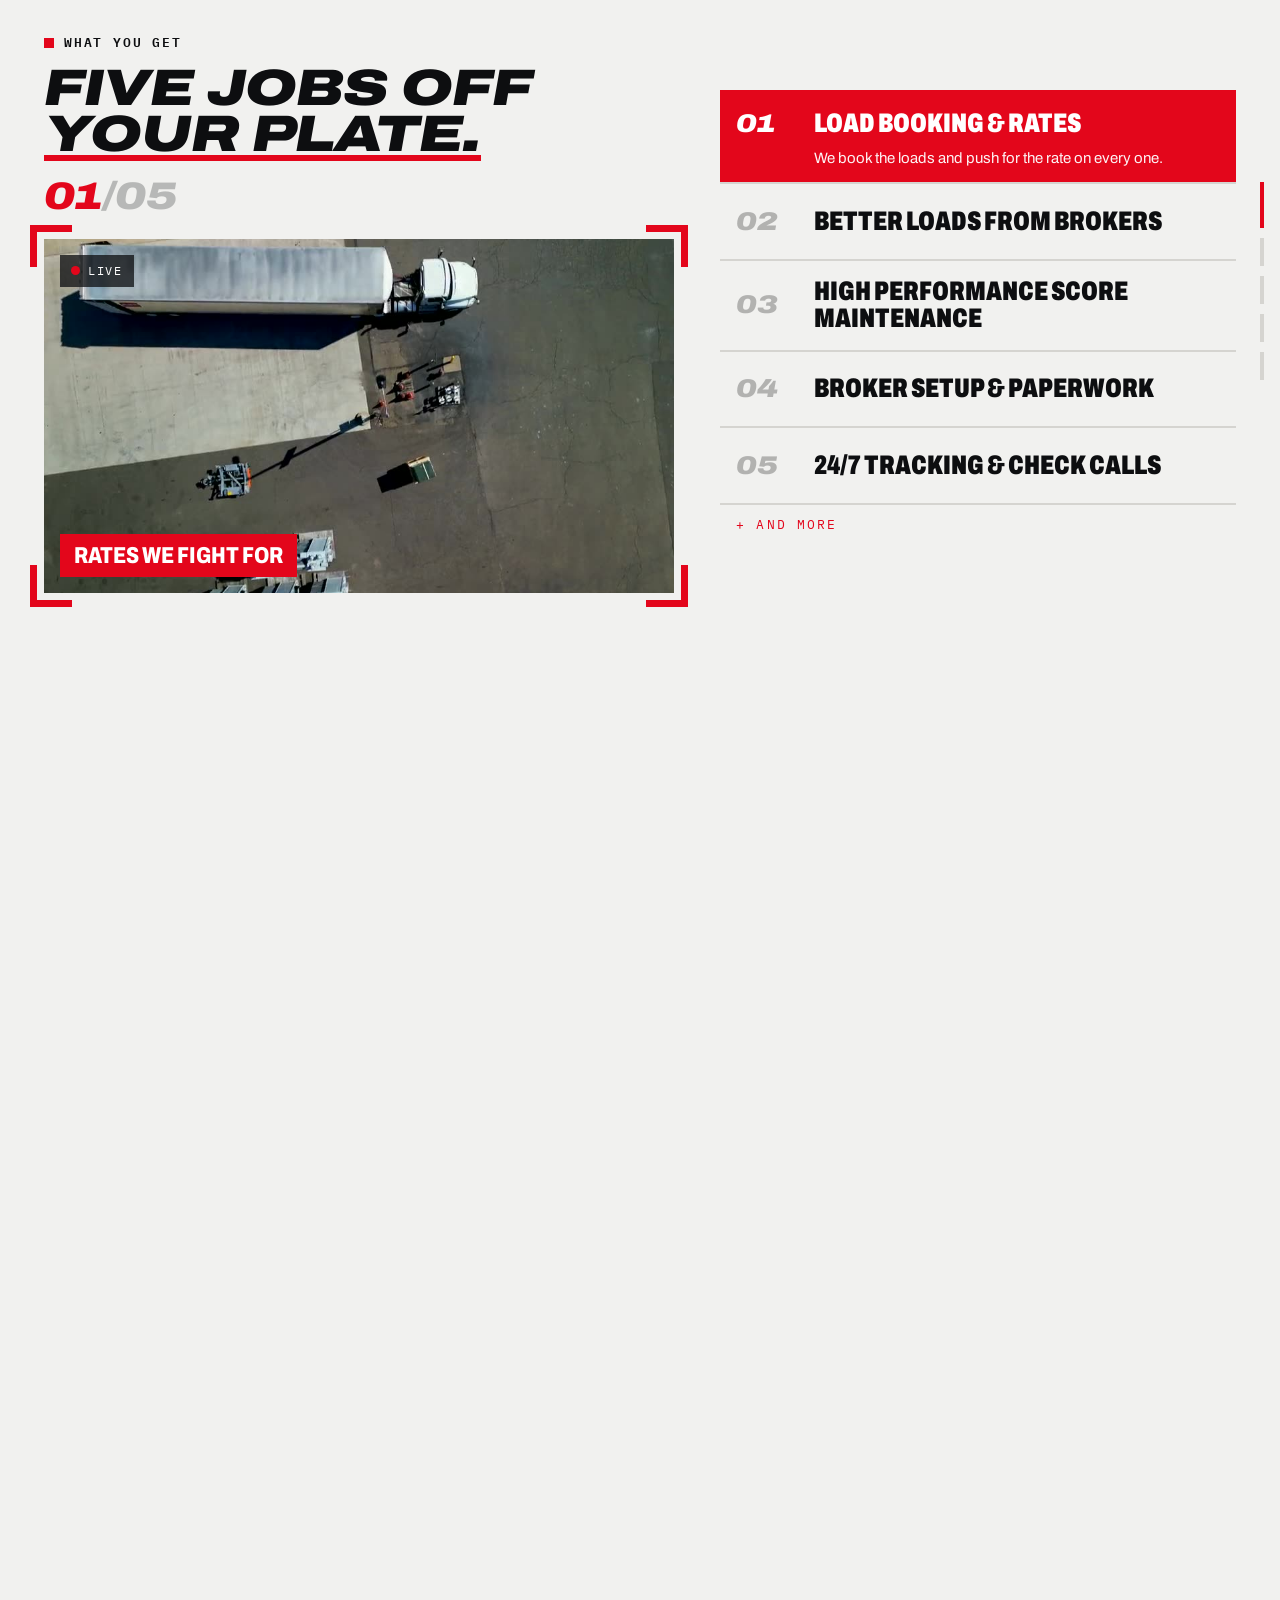
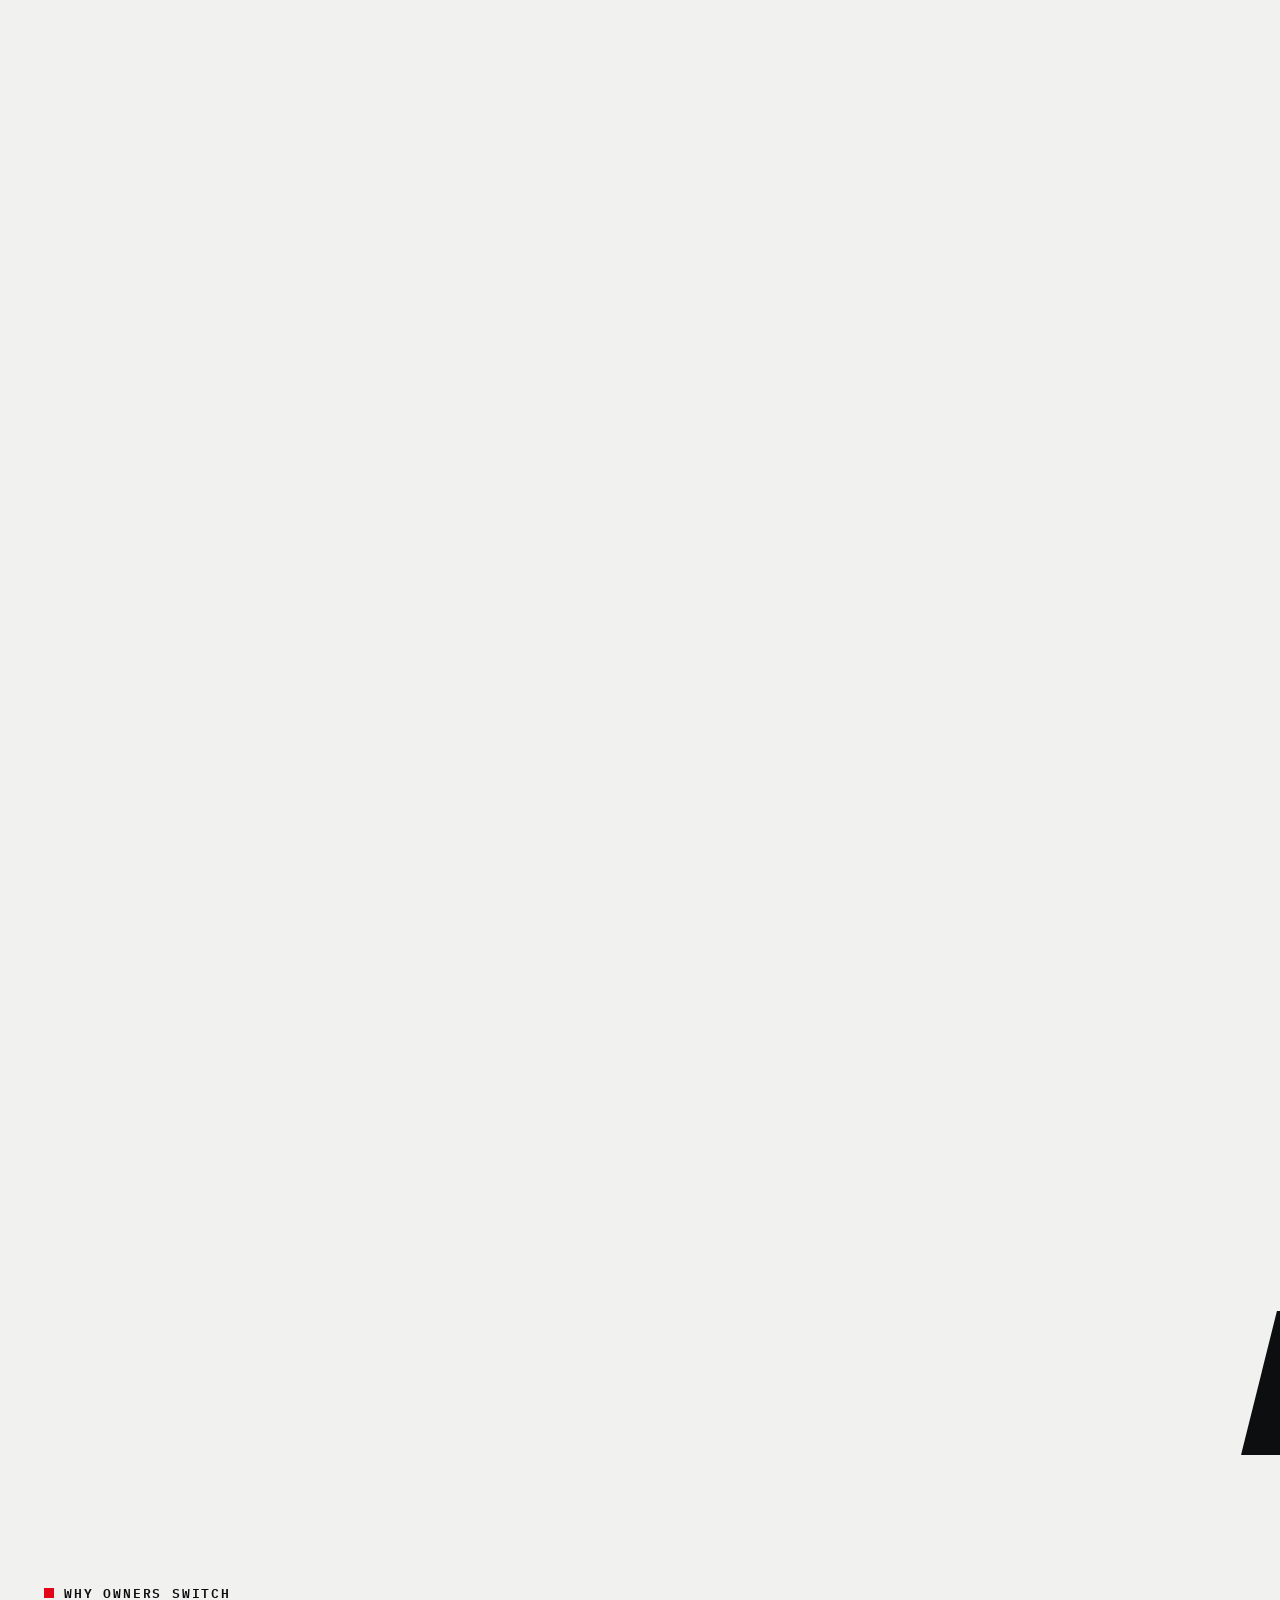
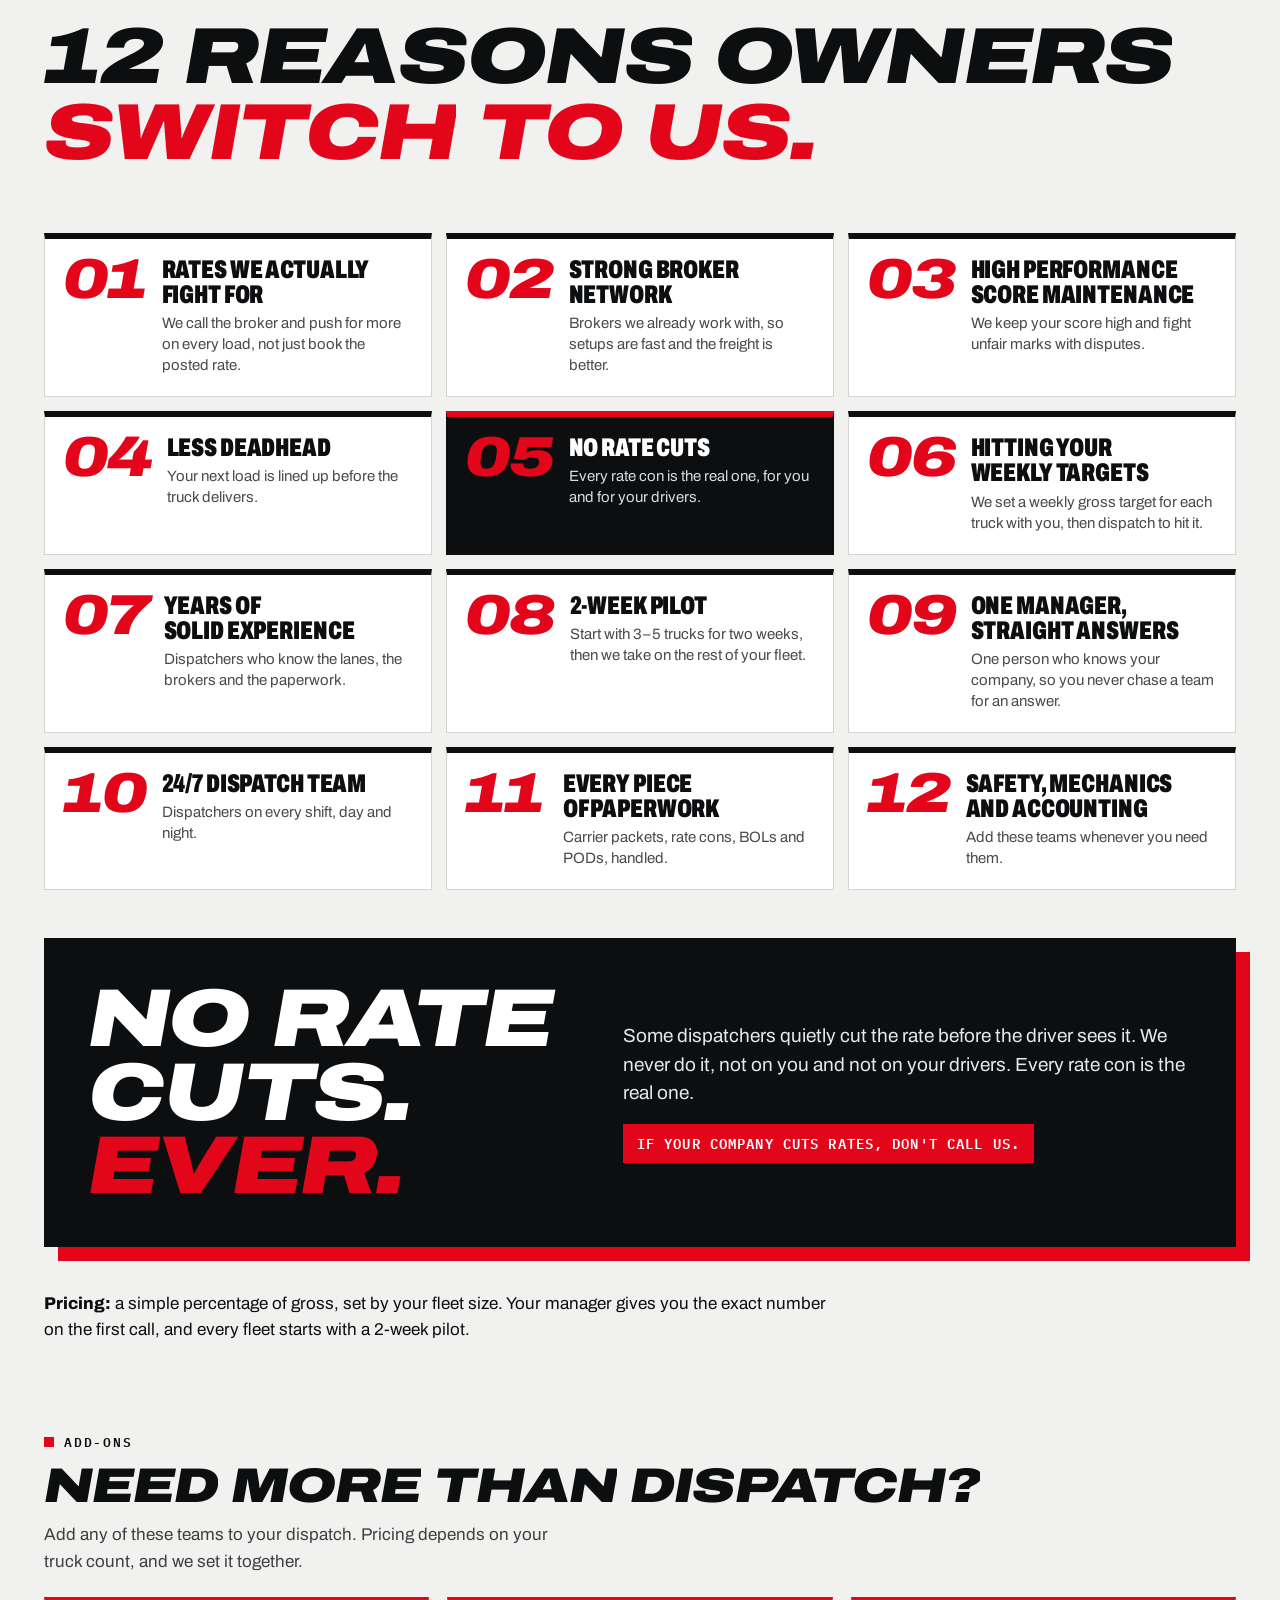
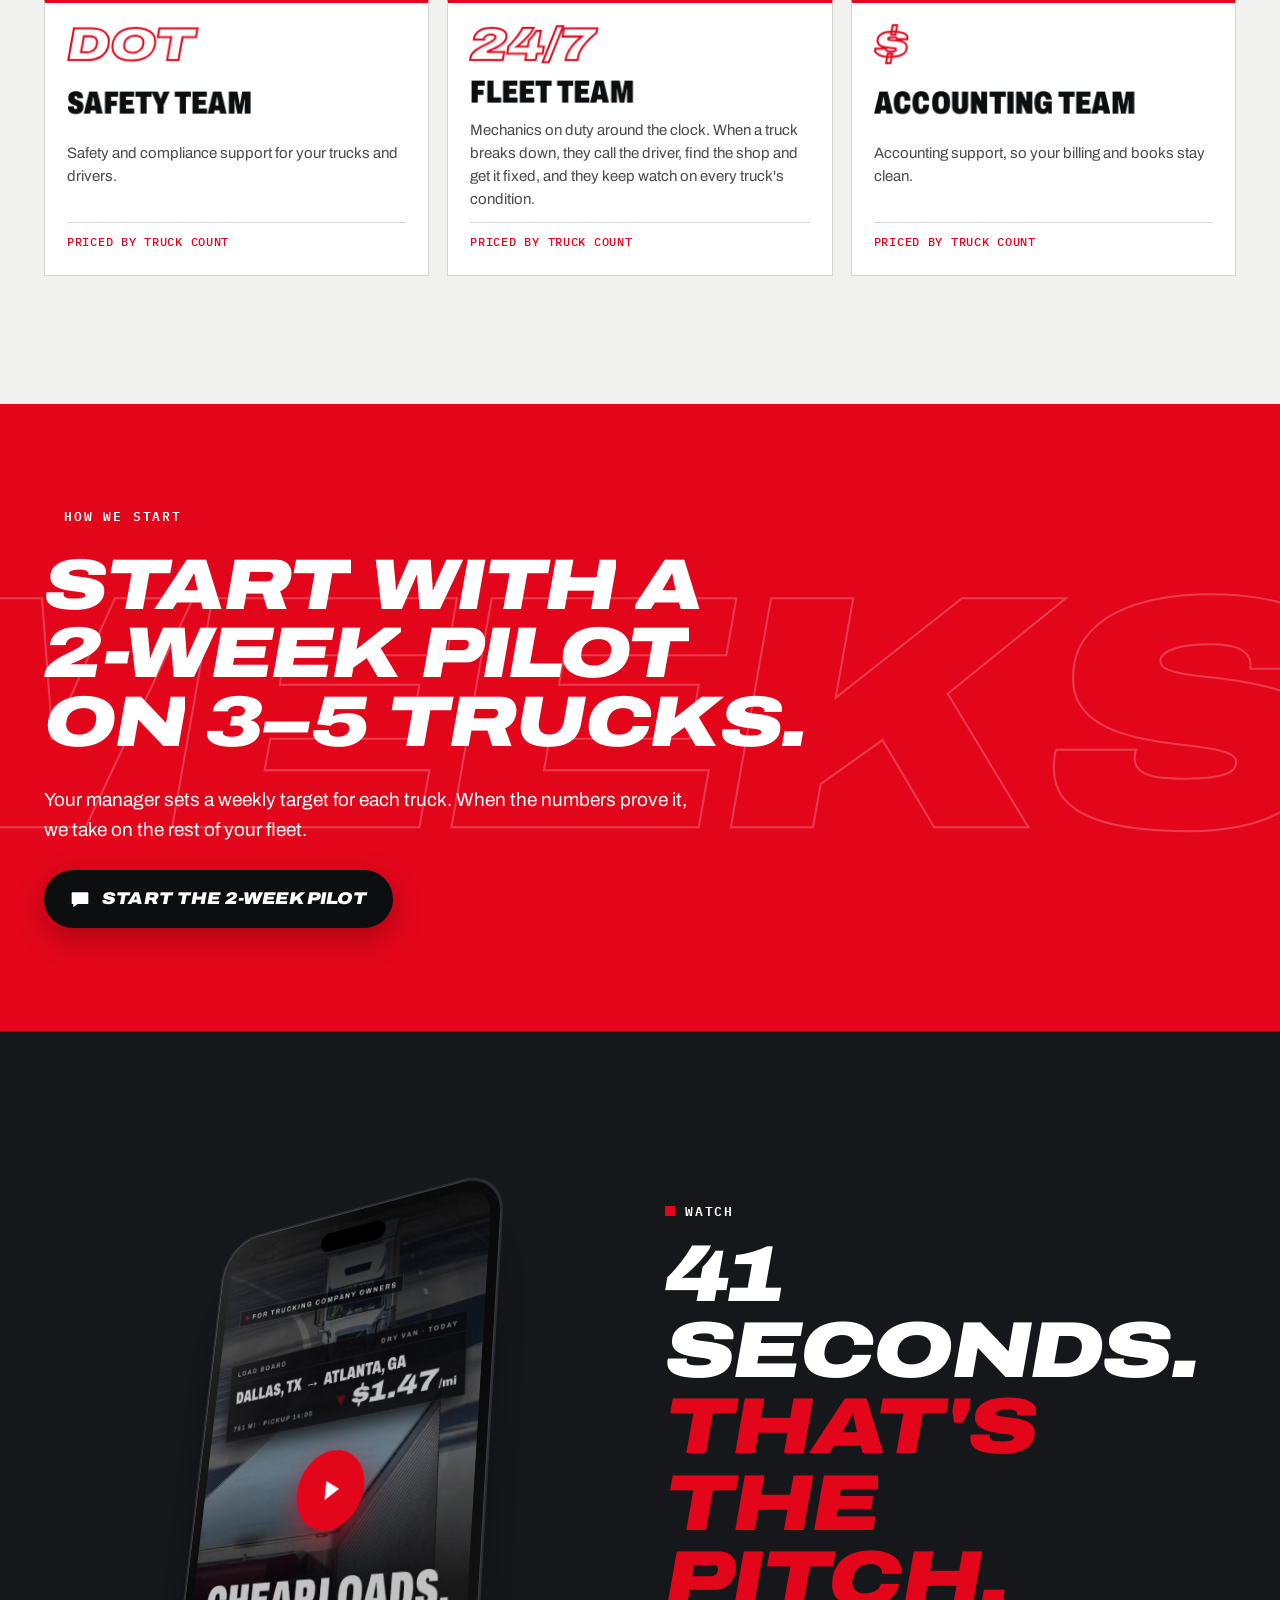
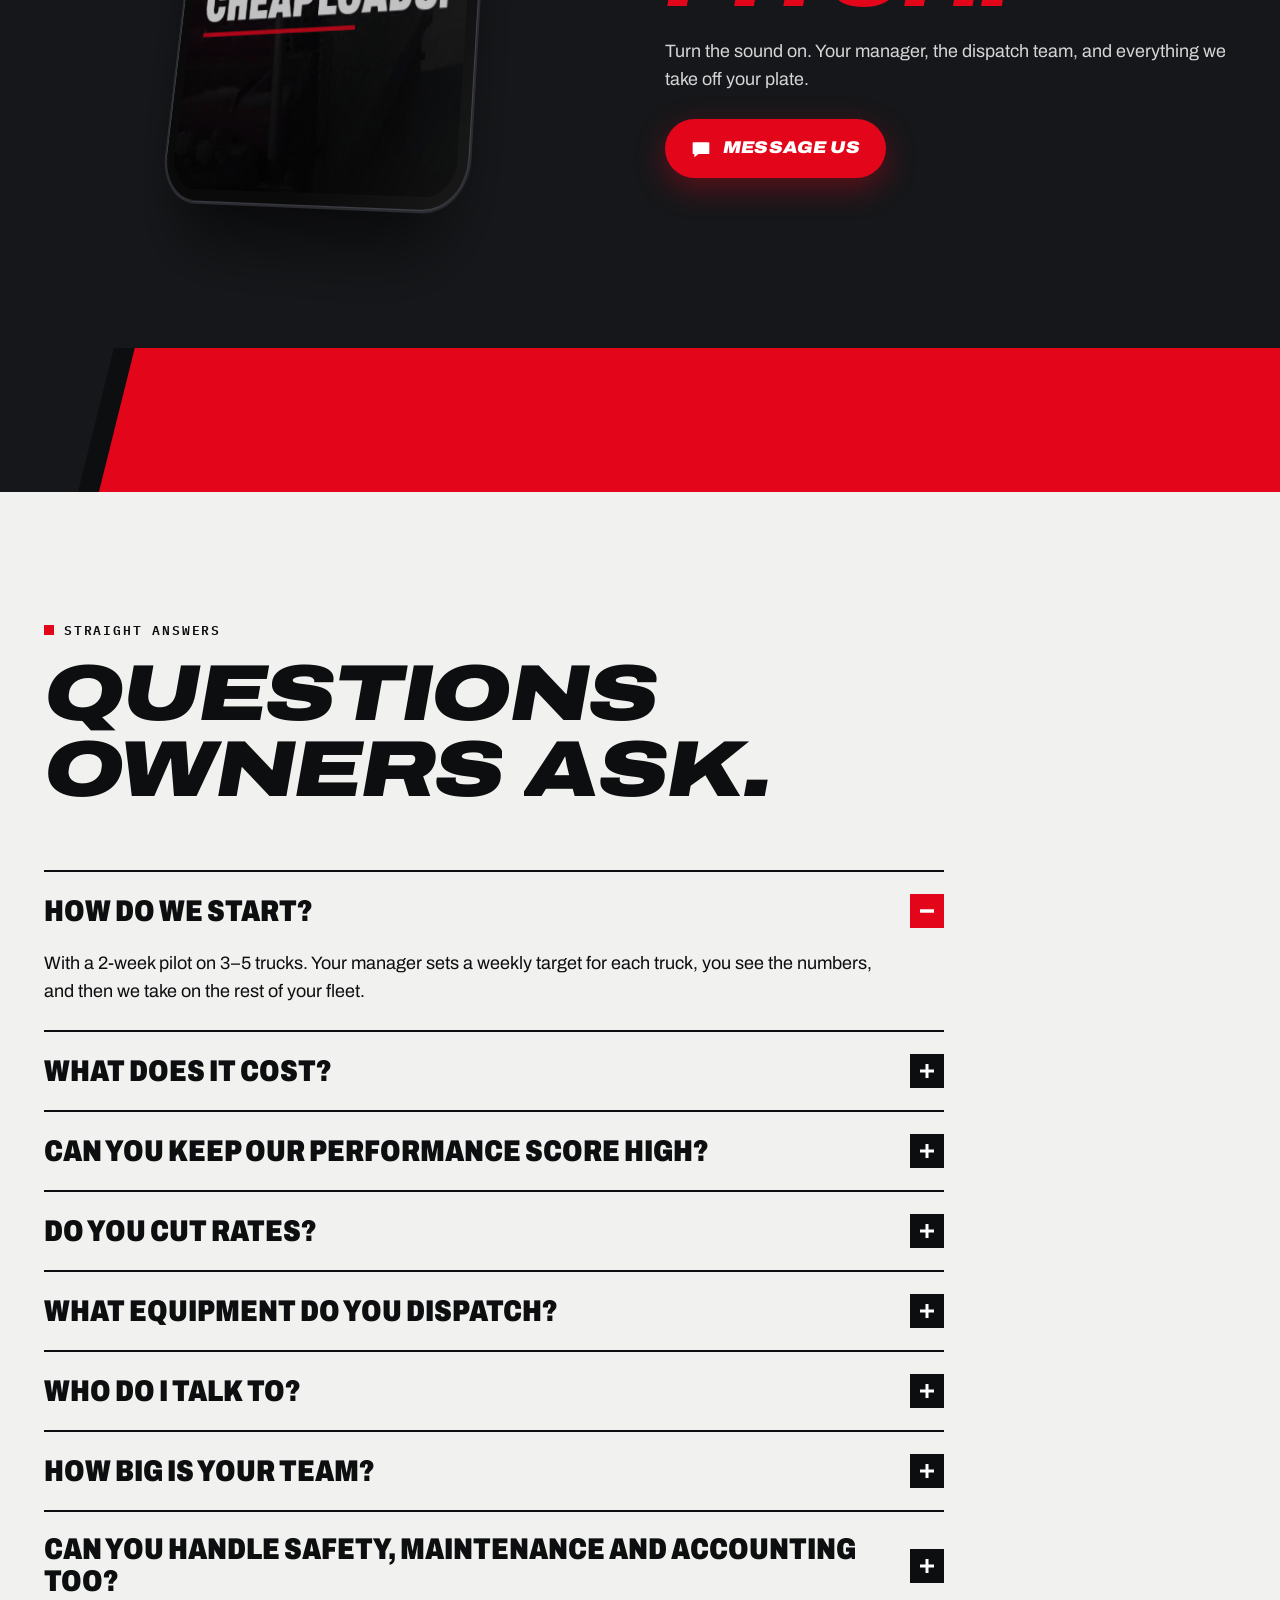
==== commit f3d23b39: "Wording: score maintenance, weekly targets, 2-week pilot" ====
--- a/index.html
+++ b/index.html
@@ -11,14 +11,14 @@
 <meta property="og:site_name" content="UNILoads">
 <meta property="og:url" content="https://uniloads.net/">
 <meta property="og:title" content="UNILoads | 24/7 Truck Dispatch">
-<meta property="og:description" content="One manager for your company, a full dispatch team for your trucks. No rate cuts, no long contract.">
+<meta property="og:description" content="One manager for your company, a full dispatch team for your trucks. No rate cuts. Start with a 2-week pilot.">
 <meta property="og:image" content="https://uniloads.net/media/og.jpg">
 <meta property="og:image:width" content="1200">
 <meta property="og:image:height" content="630">
 <meta name="twitter:card" content="summary_large_image">
 <script type="application/ld+json">{"@context":"https://schema.org","@type":"Organization","name":"UNILoads","url":"https://uniloads.net/","email":"dispatch@uniloads.net","telephone":"+1-628-333-3103","contactPoint":{"@type":"ContactPoint","telephone":"+1-628-333-3103","contactType":"sales","areaServed":"US","availableLanguage":"English"}}</script>
 <style>:root{color-scheme:light;padding-top:env(safe-area-inset-top,0px);padding-bottom:env(safe-area-inset-bottom,0px)}body{margin:0;font:14px system-ui,sans-serif}img{max-width:100%}[hidden]{display:none!important}</style>
-<meta name="description" content="UNILoads: 24/7 truck dispatch for power-only, dry van and reefer carriers. One manager for your company, a dispatch team for your trucks. No rate cuts, no long contract.">
+<meta name="description" content="UNILoads: 24/7 truck dispatch for power-only, dry van and reefer carriers. One manager for your company, a dispatch team for your trucks. No rate cuts. Start with a 2-week pilot.">
 <link rel="preconnect" href="https://fonts.googleapis.com">
 <link rel="preconnect" href="https://fonts.gstatic.com" crossorigin>
 <link rel="stylesheet" href="https://fonts.googleapis.com/css2?family=Archivo:ital,wdth,wght@0,62..125,100..900;1,62..125,100..900&family=IBM+Plex+Mono:wght@400;500;600&display=swap">
@@ -487,7 +487,7 @@
         </div>
       </div>
       <div>
-        <p class="hero-sub"><b>One manager who knows your company</b>, <b>a full dispatch team</b> behind them, and straight answers day or night. Loads, rates, check calls, paperwork and your performance score, handled. No rate cuts, no long contract.</p>
+        <p class="hero-sub"><b>One manager who knows your company</b>, <b>a full dispatch team</b> behind them, and straight answers day or night. Loads, rates, check calls, paperwork and your performance score, handled. No rate cuts. Start with a 2-week pilot.</p>
         <div class="hero-cta">
           <button class="btn js-msg magnetic pulse" type="button">
             <svg width="20" height="20" viewBox="0 0 24 24" aria-hidden="true"><path fill="currentColor" d="M3 4h18a1 1 0 0 1 1 1v12a1 1 0 0 1-1 1H9l-5 4v-4H3a1 1 0 0 1-1-1V5a1 1 0 0 1 1-1z"/></svg>
@@ -505,8 +505,8 @@
           <span class="sep"></span>
           <span class="k">Your manager</span><span class="v red">1 per company</span>
           <span class="k">Coverage</span><span class="v">24/7 team</span>
-          <span class="k">Report</span><span class="v">Weekly numbers</span>
-          <span class="k">Contract</span><span class="v">No long contract</span>
+          <span class="k">Targets</span><span class="v">Weekly, per truck</span>
+          <span class="k">Start</span><span class="v">2-week pilot</span>
           <span class="k">Rate cuts</span><span class="v red">None</span>
           <span class="sep"></span>
           <span class="k">Central time</span><span class="v mono" id="ctTime" style="font-size:18px;font-family:var(--f-mono)">--:--</span>
@@ -520,12 +520,12 @@
 <!-- ======================= BANDS ======================= -->
 <div class="bands" id="bands" aria-hidden="true">
   <div class="band b1"><div class="track">
-    <span>Straight from brokers</span><span>Power only</span><span>53' dry van</span><span>Reefer</span><span>Broker freight</span><span>Check calls 24/7</span><span>High performance score</span>
-    <span>Straight from brokers</span><span>Power only</span><span>53' dry van</span><span>Reefer</span><span>Broker freight</span><span>Check calls 24/7</span><span>High performance score</span>
+    <span>Straight from brokers</span><span>Power only</span><span>53' dry van</span><span>Reefer</span><span>Broker freight</span><span>Check calls 24/7</span><span>High performance score maintenance</span>
+    <span>Straight from brokers</span><span>Power only</span><span>53' dry van</span><span>Reefer</span><span>Broker freight</span><span>Check calls 24/7</span><span>High performance score maintenance</span>
   </div></div>
   <div class="band b2"><div class="track">
-    <span>One manager per company</span><span>Full dispatch team</span><span>Weekly report</span><span>Safety · fleet · accounting</span><span>No long contract</span><span>No rate cuts</span>
-    <span>One manager per company</span><span>Full dispatch team</span><span>Weekly report</span><span>Safety · fleet · accounting</span><span>No long contract</span><span>No rate cuts</span>
+    <span>One manager per company</span><span>Full dispatch team</span><span>Weekly targets</span><span>Safety · fleet · accounting</span><span>2-week pilot</span><span>No rate cuts</span>
+    <span>One manager per company</span><span>Full dispatch team</span><span>Weekly targets</span><span>Safety · fleet · accounting</span><span>2-week pilot</span><span>No rate cuts</span>
   </div></div>
 </div>
 
@@ -629,9 +629,9 @@
           <div class="scr" id="scr">
             <video muted loop playsinline preload="metadata" data-src="media/svc1.mp4" poster="media/svc1.jpg" class="on"></video>
             <video muted loop playsinline preload="none" data-src="media/svc2.mp4" poster="media/svc2.jpg"></video>
+            <video muted loop playsinline preload="none" data-src="media/svc5.mp4" poster="media/svc5.jpg"></video>
             <video muted loop playsinline preload="none" data-src="media/svc3.mp4" poster="media/svc3.jpg"></video>
             <video muted loop playsinline preload="none" data-src="media/svc4.mp4" poster="media/svc4.jpg"></video>
-            <video muted loop playsinline preload="none" data-src="media/svc5.mp4" poster="media/svc5.jpg"></video>
             <div class="slices" id="slices"></div>
             <div class="flash" id="wflash"></div>
           </div>
@@ -642,9 +642,9 @@
         <div class="rows" id="rows">
           <div class="rowi act" data-i="0"><span class="bg"></span><span class="n">01</span><span class="tt">Load booking & rates</span><span class="ck"><svg width="16" height="16" viewBox="0 0 24 24"><path d="M4 12.5l5 5L20 6.5" stroke="#fff" stroke-width="3.4" fill="none"/></svg></span><span class="ds">We book the loads and push for the rate on every one.</span></div>
           <div class="rowi" data-i="1"><span class="bg"></span><span class="n">02</span><span class="tt">Better loads from brokers</span><span class="ck"><svg width="16" height="16" viewBox="0 0 24 24"><path d="M4 12.5l5 5L20 6.5" stroke="#fff" stroke-width="3.4" fill="none"/></svg></span><span class="ds">We see a load on the board, call the broker and push for more than the posted rate.</span></div>
-          <div class="rowi" data-i="2"><span class="bg"></span><span class="n">03</span><span class="tt">Broker setup & paperwork</span><span class="ck"><svg width="16" height="16" viewBox="0 0 24 24"><path d="M4 12.5l5 5L20 6.5" stroke="#fff" stroke-width="3.4" fill="none"/></svg></span><span class="ds">Carrier packets, rate confirmations, BOLs and PODs, handled.</span></div>
-          <div class="rowi" data-i="3"><span class="bg"></span><span class="n">04</span><span class="tt">24/7 tracking & check calls</span><span class="ck"><svg width="16" height="16" viewBox="0 0 24 24"><path d="M4 12.5l5 5L20 6.5" stroke="#fff" stroke-width="3.4" fill="none"/></svg></span><span class="ds">Drivers reach a dispatcher any hour, and we stay on every load, so nothing surprises you.</span></div>
-          <div class="rowi" data-i="4"><span class="bg"></span><span class="n">05</span><span class="tt">High performance score</span><span class="ck"><svg width="16" height="16" viewBox="0 0 24 24"><path d="M4 12.5l5 5L20 6.5" stroke="#fff" stroke-width="3.4" fill="none"/></svg></span><span class="ds">We keep your performance score high and file disputes when a load gets marked unfairly.</span></div>
+          <div class="rowi" data-i="2"><span class="bg"></span><span class="n">03</span><span class="tt">High performance score maintenance</span><span class="ck"><svg width="16" height="16" viewBox="0 0 24 24"><path d="M4 12.5l5 5L20 6.5" stroke="#fff" stroke-width="3.4" fill="none"/></svg></span><span class="ds">We keep your performance score high and file disputes when a load gets marked unfairly.</span></div>
+          <div class="rowi" data-i="3"><span class="bg"></span><span class="n">04</span><span class="tt">Broker setup & paperwork</span><span class="ck"><svg width="16" height="16" viewBox="0 0 24 24"><path d="M4 12.5l5 5L20 6.5" stroke="#fff" stroke-width="3.4" fill="none"/></svg></span><span class="ds">Carrier packets, rate confirmations, BOLs and PODs, handled.</span></div>
+          <div class="rowi" data-i="4"><span class="bg"></span><span class="n">05</span><span class="tt">24/7 tracking & check calls</span><span class="ck"><svg width="16" height="16" viewBox="0 0 24 24"><path d="M4 12.5l5 5L20 6.5" stroke="#fff" stroke-width="3.4" fill="none"/></svg></span><span class="ds">Drivers reach a dispatcher any hour, and we stay on every load, so nothing surprises you.</span></div>
           <div class="rowmore">+ and more</div>
         </div>
       </div>
@@ -665,13 +665,13 @@
     </div>
     <ol class="reasons" id="reasons">
       <li class="rz"><span class="rn" aria-hidden="true">01</span><h3 class="cb">Rates we actually fight for</h3><p>We call the broker and push for more on every load, not just book the posted rate.</p></li>
-      <li class="rz"><span class="rn" aria-hidden="true">02</span><h3 class="cb">Less deadhead</h3><p>Your next load is lined up before the truck delivers.</p></li>
-      <li class="rz"><span class="rn" aria-hidden="true">03</span><h3 class="cb">Strong broker network</h3><p>Brokers we already work with, so setups are fast and the freight is better.</p></li>
-      <li class="rz hot"><span class="rn" aria-hidden="true">04</span><h3 class="cb">No rate cuts</h3><p>Every rate con is the real one, for you and for your drivers.</p></li>
-      <li class="rz"><span class="rn" aria-hidden="true">05</span><h3 class="cb">High performance score</h3><p>We keep your score high and fight unfair marks with disputes.</p></li>
-      <li class="rz"><span class="rn" aria-hidden="true">06</span><h3 class="cb">Weekly numbers</h3><p>Gross, rate per mile and deadhead for every truck, every week.</p></li>
-      <li class="rz"><span class="rn" aria-hidden="true">07</span><h3 class="cb">Years of experience</h3><p>Dispatchers who know the lanes, the brokers and the paperwork.</p></li>
-      <li class="rz"><span class="rn" aria-hidden="true">08</span><h3 class="cb">2-week test, no long contract</h3><p>Start with 3–5 trucks. If the numbers aren't better, you walk.</p></li>
+      <li class="rz"><span class="rn" aria-hidden="true">02</span><h3 class="cb">Strong broker network</h3><p>Brokers we already work with, so setups are fast and the freight is better.</p></li>
+      <li class="rz"><span class="rn" aria-hidden="true">03</span><h3 class="cb">High performance score maintenance</h3><p>We keep your score high and fight unfair marks with disputes.</p></li>
+      <li class="rz"><span class="rn" aria-hidden="true">04</span><h3 class="cb">Less deadhead</h3><p>Your next load is lined up before the truck delivers.</p></li>
+      <li class="rz hot"><span class="rn" aria-hidden="true">05</span><h3 class="cb">No rate cuts</h3><p>Every rate con is the real one, for you and for your drivers.</p></li>
+      <li class="rz"><span class="rn" aria-hidden="true">06</span><h3 class="cb">Hitting your weekly targets</h3><p>We set a weekly gross target for each truck with you, then dispatch to hit it.</p></li>
+      <li class="rz"><span class="rn" aria-hidden="true">07</span><h3 class="cb">Years of solid experience</h3><p>Dispatchers who know the lanes, the brokers and the paperwork.</p></li>
+      <li class="rz"><span class="rn" aria-hidden="true">08</span><h3 class="cb">2-week pilot</h3><p>Start with 3–5 trucks for two weeks, then we take on the rest of your fleet.</p></li>
       <li class="rz"><span class="rn" aria-hidden="true">09</span><h3 class="cb">One manager, straight answers</h3><p>One person who knows your company, so you never chase a team for an answer.</p></li>
       <li class="rz"><span class="rn" aria-hidden="true">10</span><h3 class="cb">24/7 dispatch team</h3><p>Dispatchers on every shift, day and night.</p></li>
       <li class="rz"><span class="rn" aria-hidden="true">11</span><h3 class="cb">Every piece of paperwork</h3><p>Carrier packets, rate cons, BOLs and PODs, handled.</p></li>
@@ -684,7 +684,7 @@
         <span class="stop">If your company cuts rates, don't call us.</span>
       </div>
     </div>
-    <p class="pricing-note"><b>Pricing:</b> a simple percentage of gross, set by your fleet size. Your manager gives you the exact number on the first call, and there's no long contract.</p>
+    <p class="pricing-note"><b>Pricing:</b> a simple percentage of gross, set by your fleet size. Your manager gives you the exact number on the first call, and every fleet starts with a 2-week pilot.</p>
   </div>
   <div class="wrap">
     <div class="addons">
@@ -705,12 +705,12 @@
 <section class="trial" id="trial">
   <div class="bgword xb" aria-hidden="true">2 weeks</div>
   <div class="wrap">
-    <div class="eyebrow" style="color:var(--white)">Low-risk start</div>
-    <h2 class="h2 xb split">Test us on 3–5 trucks for two weeks.</h2>
-    <p>If the numbers aren't better, you walk. No long contract, no hard feelings.</p>
+    <div class="eyebrow" style="color:var(--white)">How we start</div>
+    <h2 class="h2 xb split">Start with a 2-week pilot on 3–5 trucks.</h2>
+    <p>Your manager sets a weekly target for each truck. When the numbers prove it, we take on the rest of your fleet.</p>
     <div><button class="btn ink js-msg magnetic" type="button">
       <svg width="20" height="20" viewBox="0 0 24 24" aria-hidden="true"><path fill="currentColor" d="M3 4h18a1 1 0 0 1 1 1v12a1 1 0 0 1-1 1H9l-5 4v-4H3a1 1 0 0 1-1-1V5a1 1 0 0 1 1-1z"/></svg>
-      Start the 2-week test</button></div>
+      Start the 2-week pilot</button></div>
   </div>
 </section>
 
@@ -727,7 +727,7 @@
     </div>
     <div class="sec-head" style="margin:0">
       <div class="eyebrow">Watch</div>
-      <h2 class="h2 xb split">38 seconds. <span class="red">That's the pitch.</span></h2>
+      <h2 class="h2 xb split">41 seconds. <span class="red">That's the pitch.</span></h2>
       <p class="lede">Turn the sound on. Your manager, the dispatch team, and everything we take off your plate.</p>
       <div style="margin-top:8px"><button class="btn js-msg magnetic" type="button">
         <svg width="20" height="20" viewBox="0 0 24 24" aria-hidden="true"><path fill="currentColor" d="M3 4h18a1 1 0 0 1 1 1v12a1 1 0 0 1-1 1H9l-5 4v-4H3a1 1 0 0 1-1-1V5a1 1 0 0 1 1-1z"/></svg>
@@ -747,7 +747,7 @@
       <h2 class="h2 xb split">Questions owners ask.</h2>
     </div>
     <div class="faq" id="faqList">
-      <div class="qa open"><button type="button" aria-expanded="true"><span>Do I have to sign a long contract?</span><i aria-hidden="true"></i></button><div class="a"><div><p>No. Start with a two-week test on 3–5 trucks. If the numbers aren't better, you walk. We're confident you'll stay.</p></div></div></div>
+      <div class="qa open"><button type="button" aria-expanded="true"><span>How do we start?</span><i aria-hidden="true"></i></button><div class="a"><div><p>With a 2-week pilot on 3–5 trucks. Your manager sets a weekly target for each truck, you see the numbers, and then we take on the rest of your fleet.</p></div></div></div>
       <div class="qa"><button type="button" aria-expanded="false"><span>What does it cost?</span><i aria-hidden="true"></i></button><div class="a"><div><p>A simple percentage of the gross your trucks earn while we dispatch them, set by your fleet size. Your manager gives you the exact number on the first call. It covers dispatching, your manager, broker setup and paperwork, tracking and check calls.</p></div></div></div>
       <div class="qa"><button type="button" aria-expanded="false"><span>Can you keep our performance score high?</span><i aria-hidden="true"></i></button><div class="a"><div><p>Yes. We keep loads on time, stay on every check call, and file disputes when a load is marked late or rejected unfairly, so one bad load doesn't drag your score down.</p></div></div></div>
       <div class="qa"><button type="button" aria-expanded="false"><span>Do you cut rates?</span><i aria-hidden="true"></i></button><div class="a"><div><p>No. Every rate con is the real one, for you and for your drivers. If your company cuts rates, we're not the dispatcher for you.</p></div></div></div>
@@ -958,7 +958,7 @@
 
 /* ---------- dispatch board ---------- */
 const board = $('#services'), rowsEl = $$('#rows .rowi'), wvids = $$('#scr video'), rail = $$('#rail i');
-const CHIPS = ['Rates we fight for', 'Straight from brokers', 'Every piece of paper', 'All night long', 'High score · disputes · more'];
+const CHIPS = ['Rates we fight for', 'Straight from brokers', 'High score, maintained', 'Every piece of paper', 'All night long'];
 const FX = ['zoom', 'whip', 'slice', 'whipUp', 'zoom'];
 let active = 0;
 wvids.forEach((v, i) => { v.dataset.wide = v.dataset.src; });
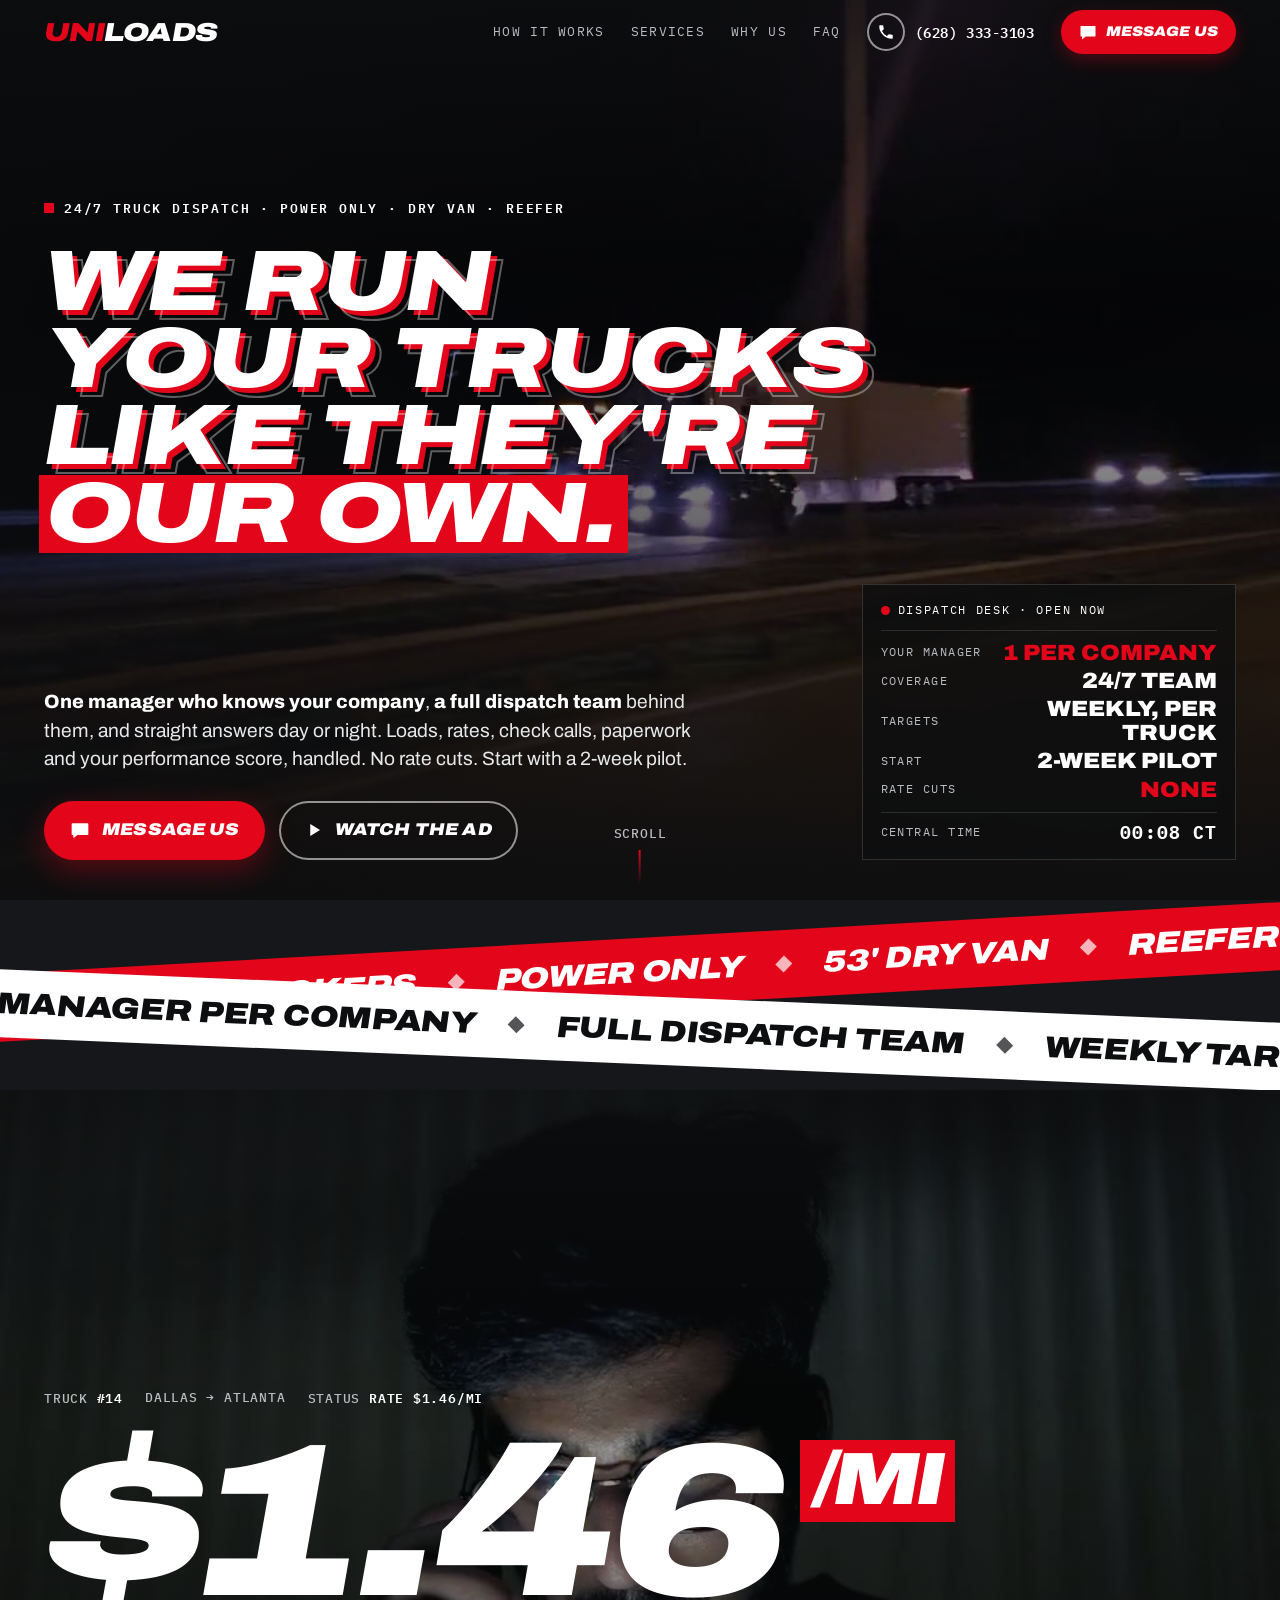
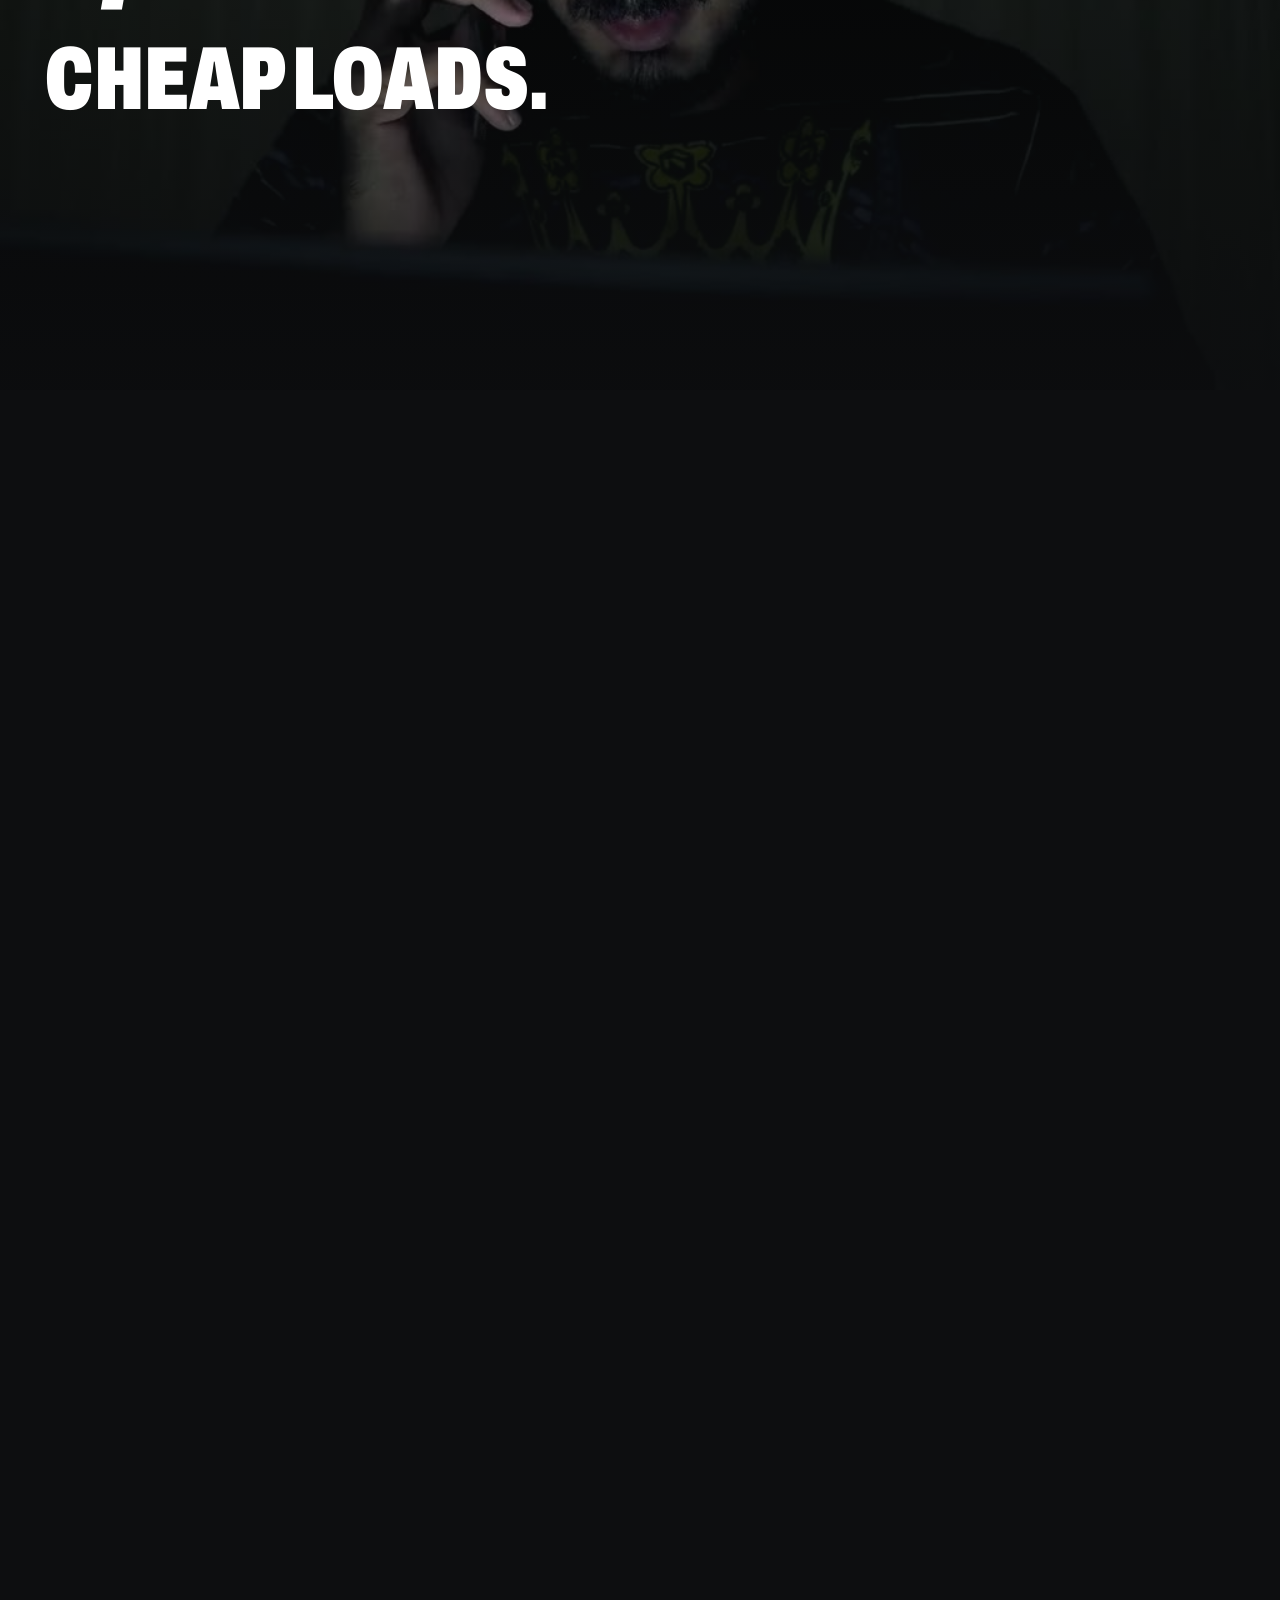
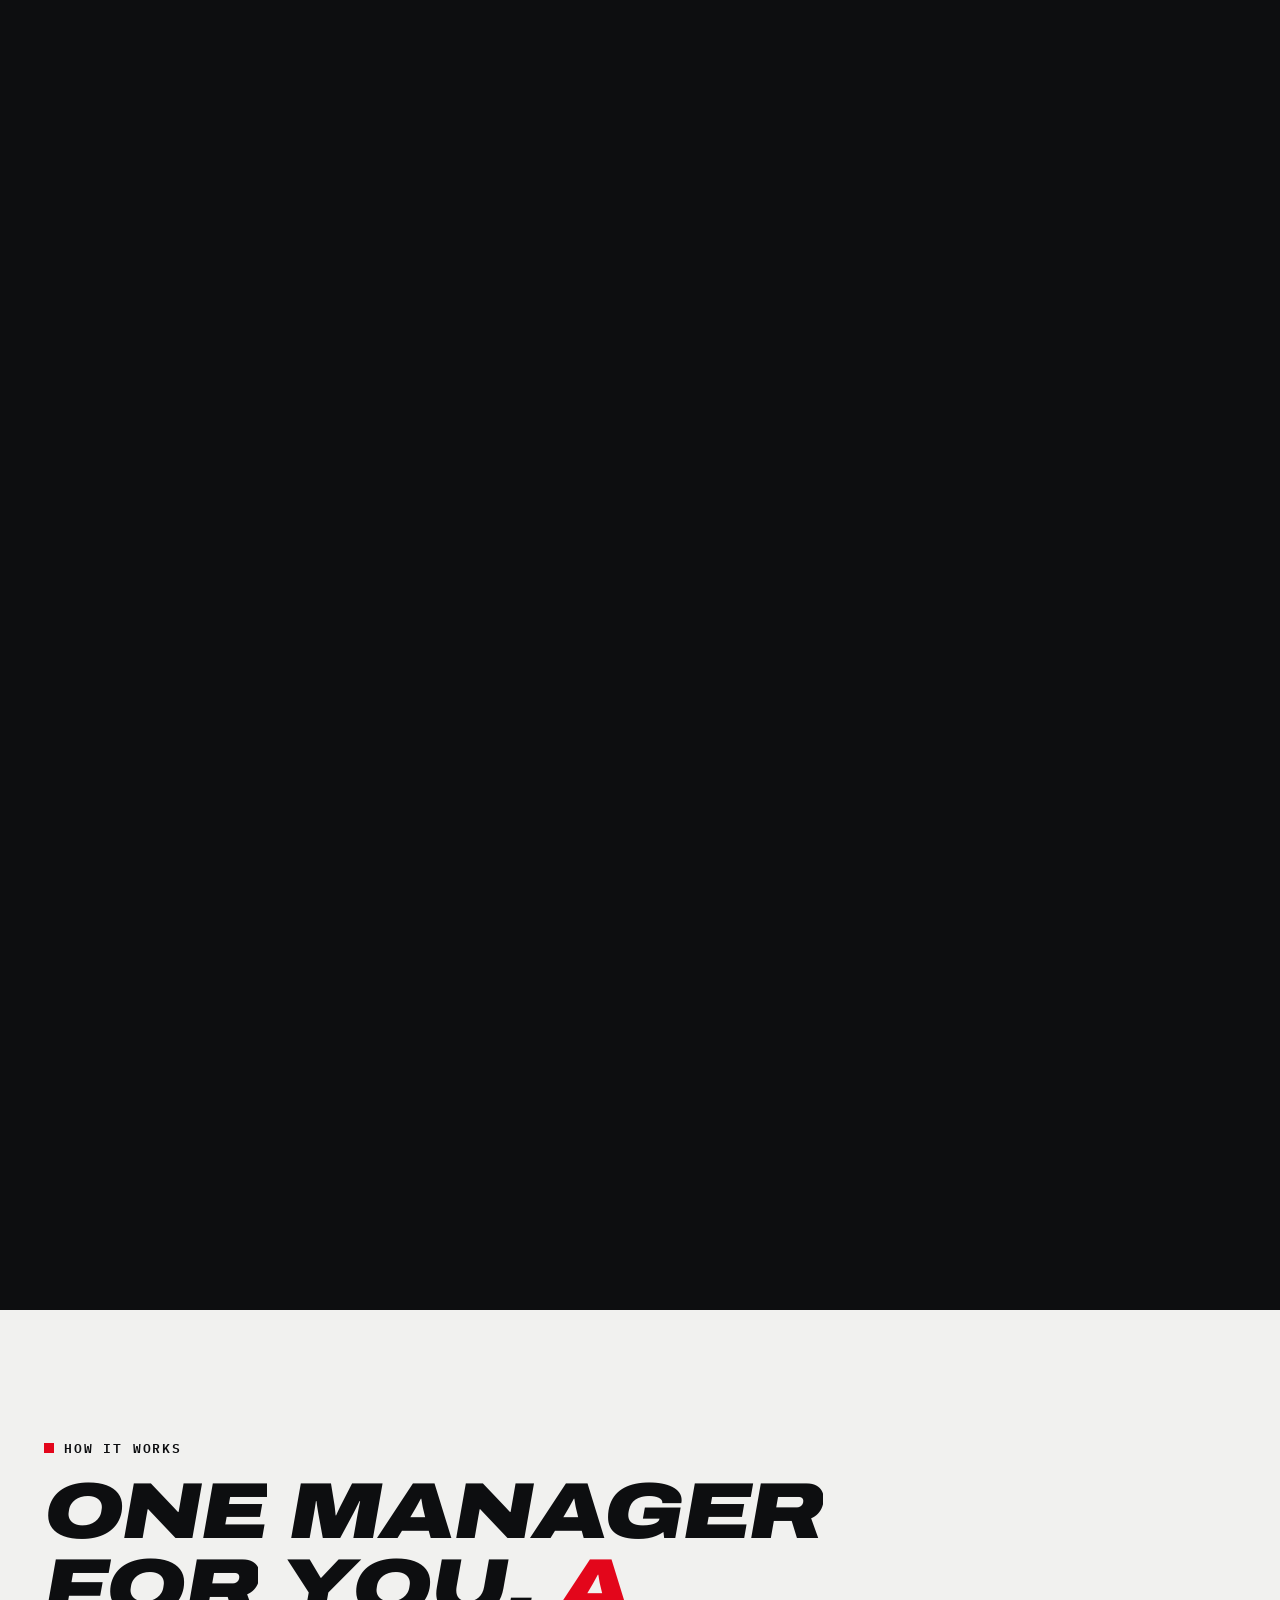
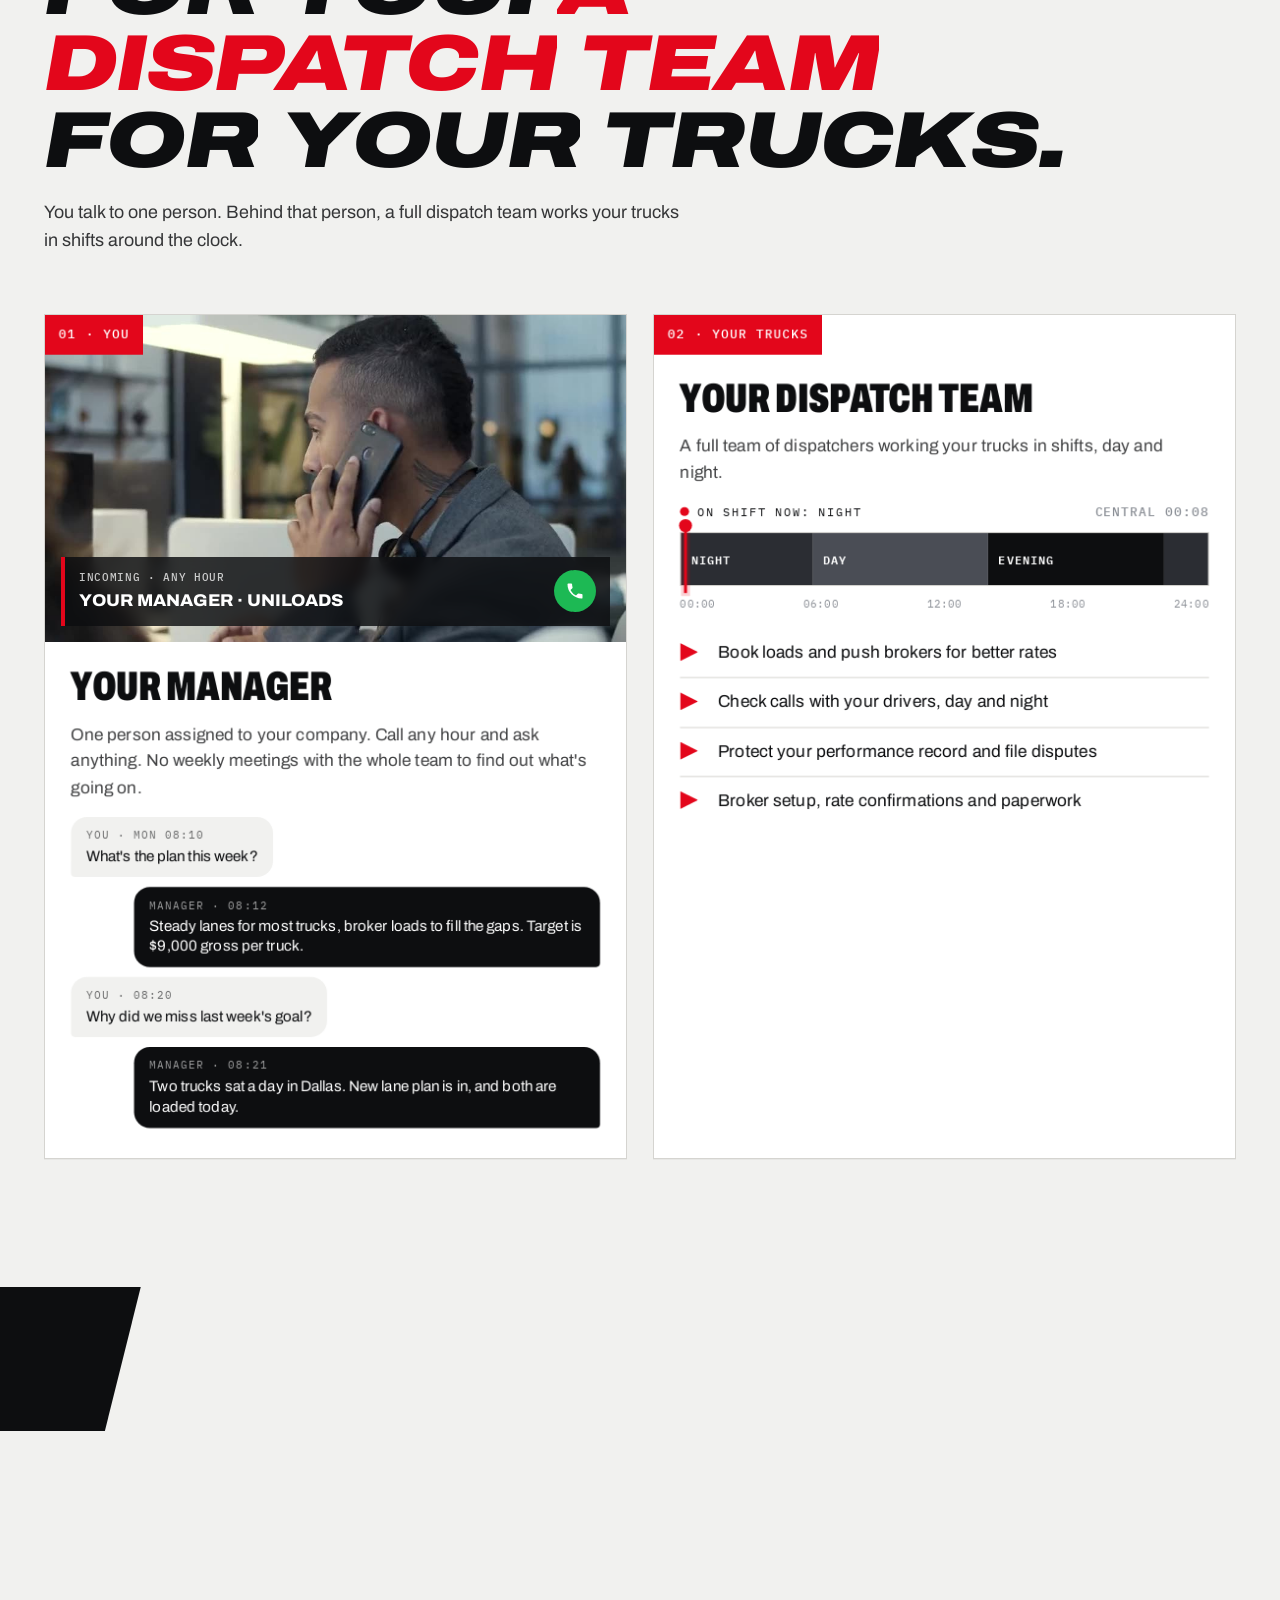
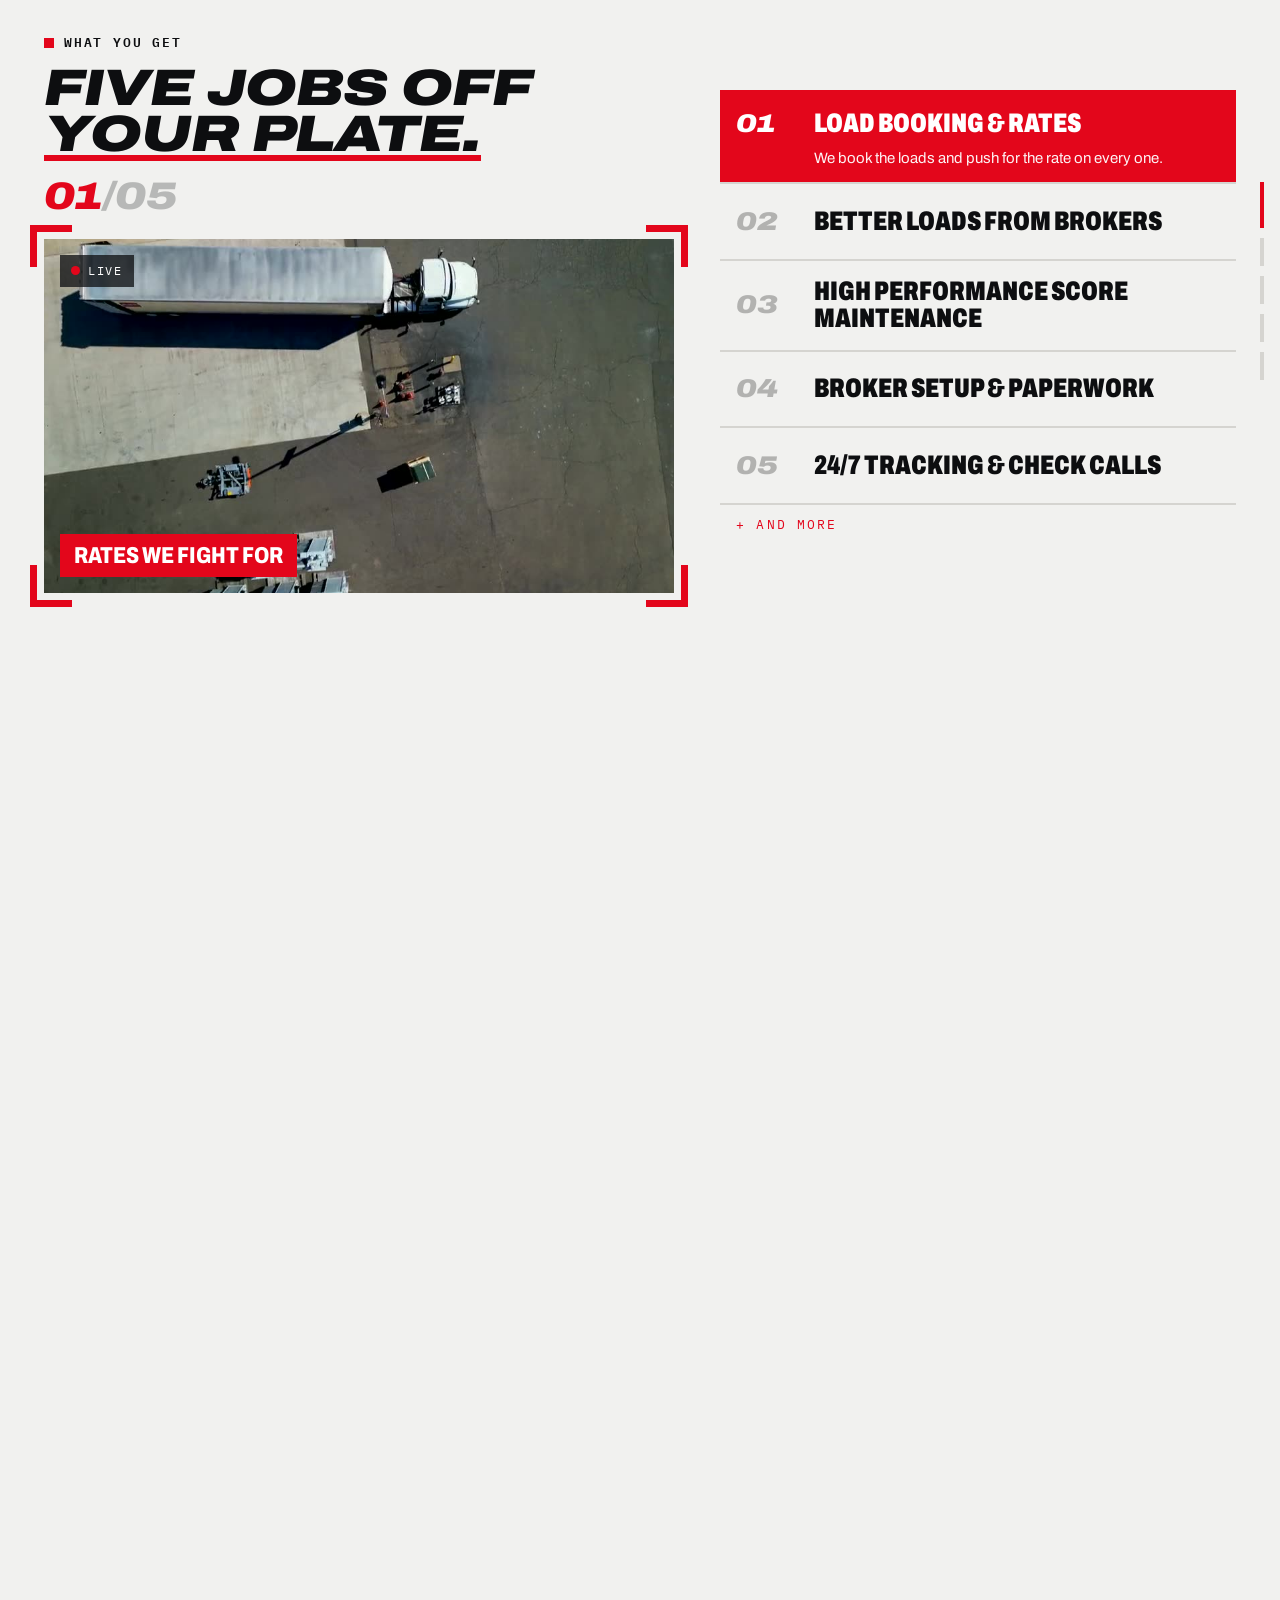
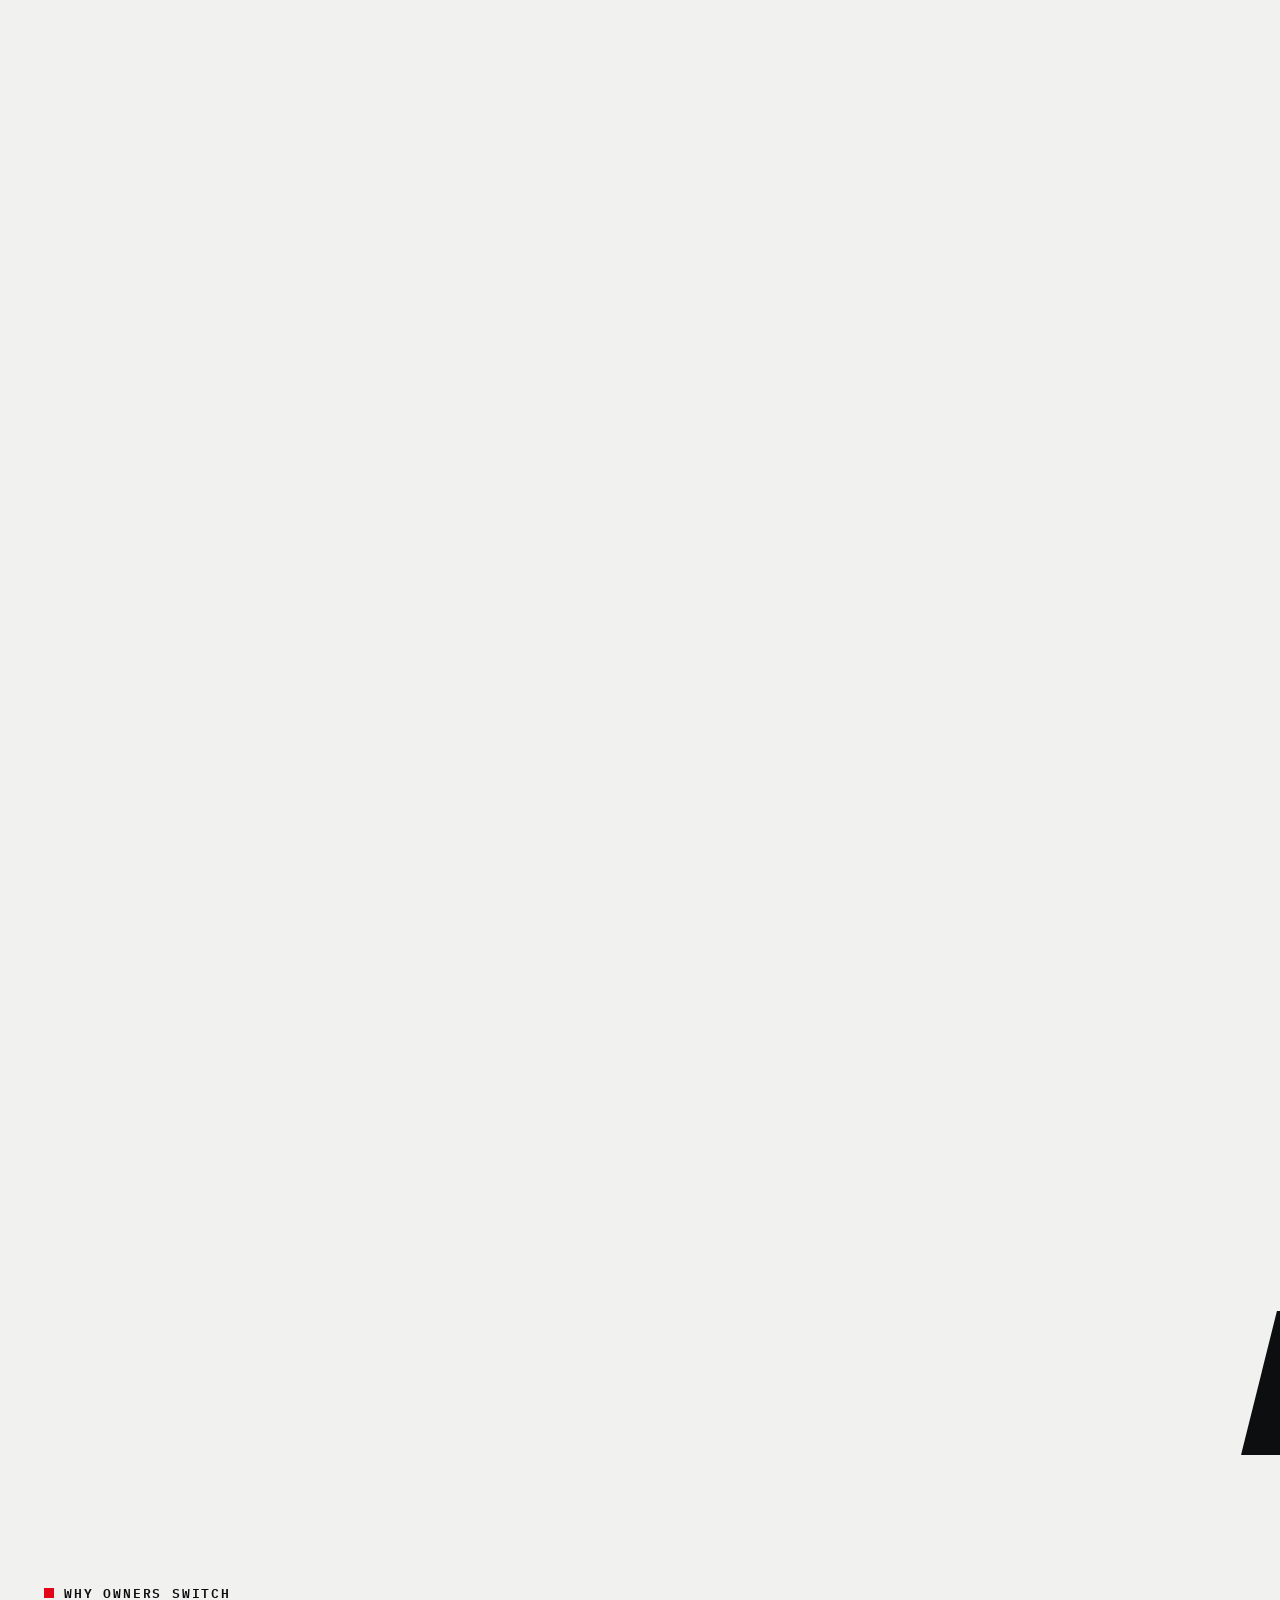
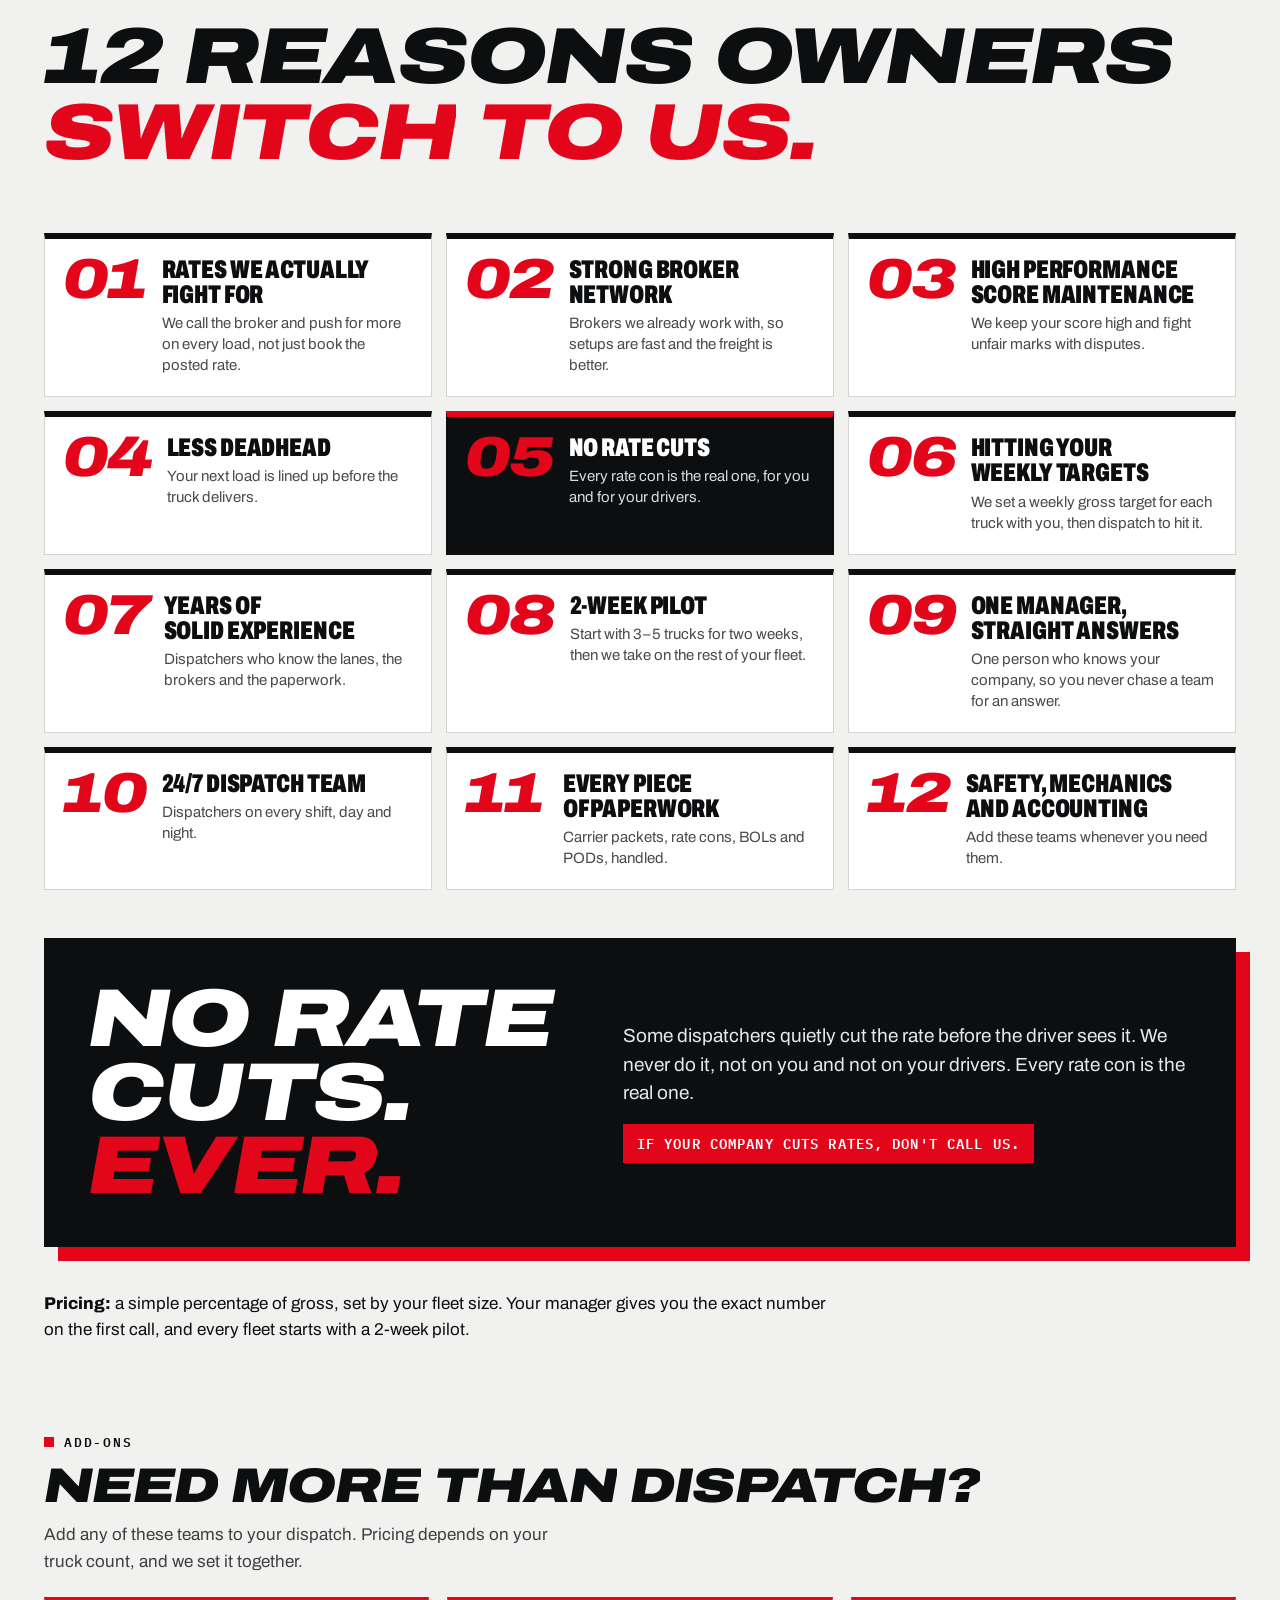
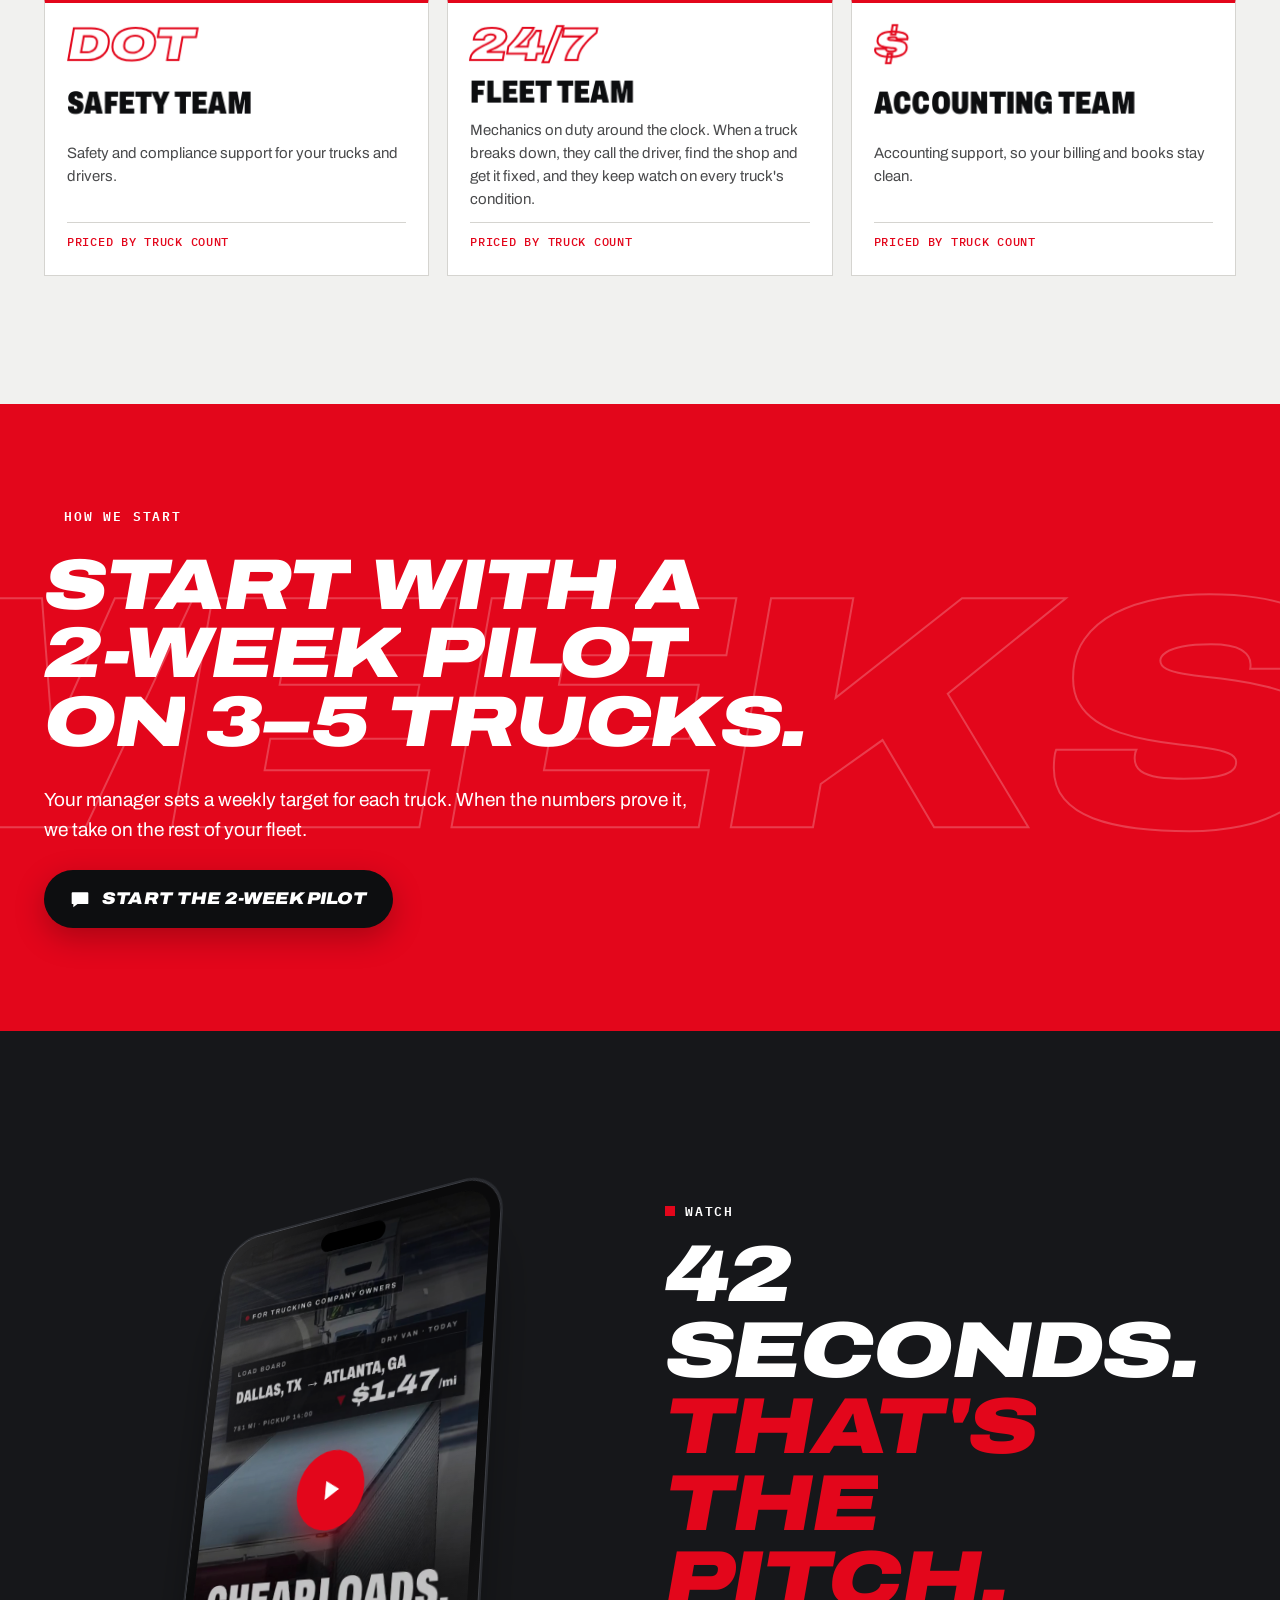
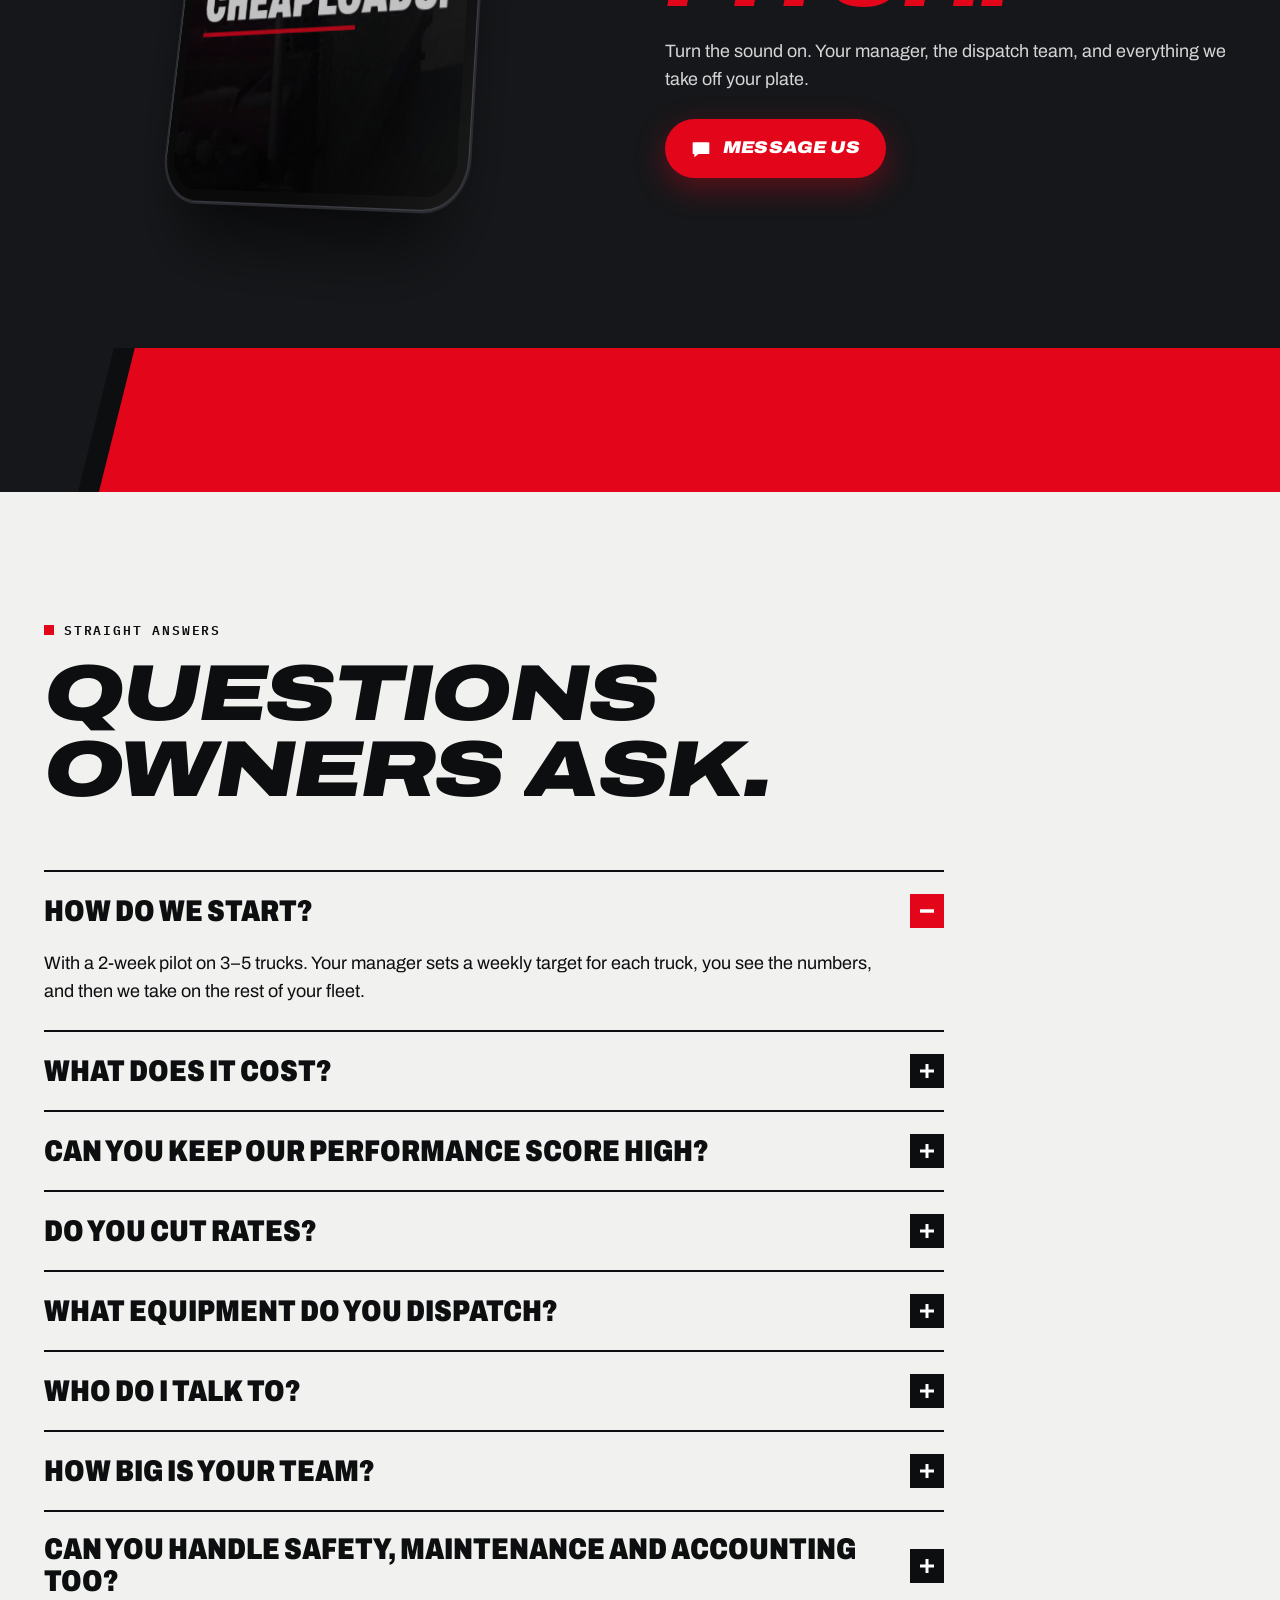
==== commit ae276df8: "Watch section: 42 seconds" ====
--- a/index.html
+++ b/index.html
@@ -727,7 +727,7 @@
     </div>
     <div class="sec-head" style="margin:0">
       <div class="eyebrow">Watch</div>
-      <h2 class="h2 xb split">41 seconds. <span class="red">That's the pitch.</span></h2>
+      <h2 class="h2 xb split">42 seconds. <span class="red">That's the pitch.</span></h2>
       <p class="lede">Turn the sound on. Your manager, the dispatch team, and everything we take off your plate.</p>
       <div style="margin-top:8px"><button class="btn js-msg magnetic" type="button">
         <svg width="20" height="20" viewBox="0 0 24 24" aria-hidden="true"><path fill="currentColor" d="M3 4h18a1 1 0 0 1 1 1v12a1 1 0 0 1-1 1H9l-5 4v-4H3a1 1 0 0 1-1-1V5a1 1 0 0 1 1-1z"/></svg>
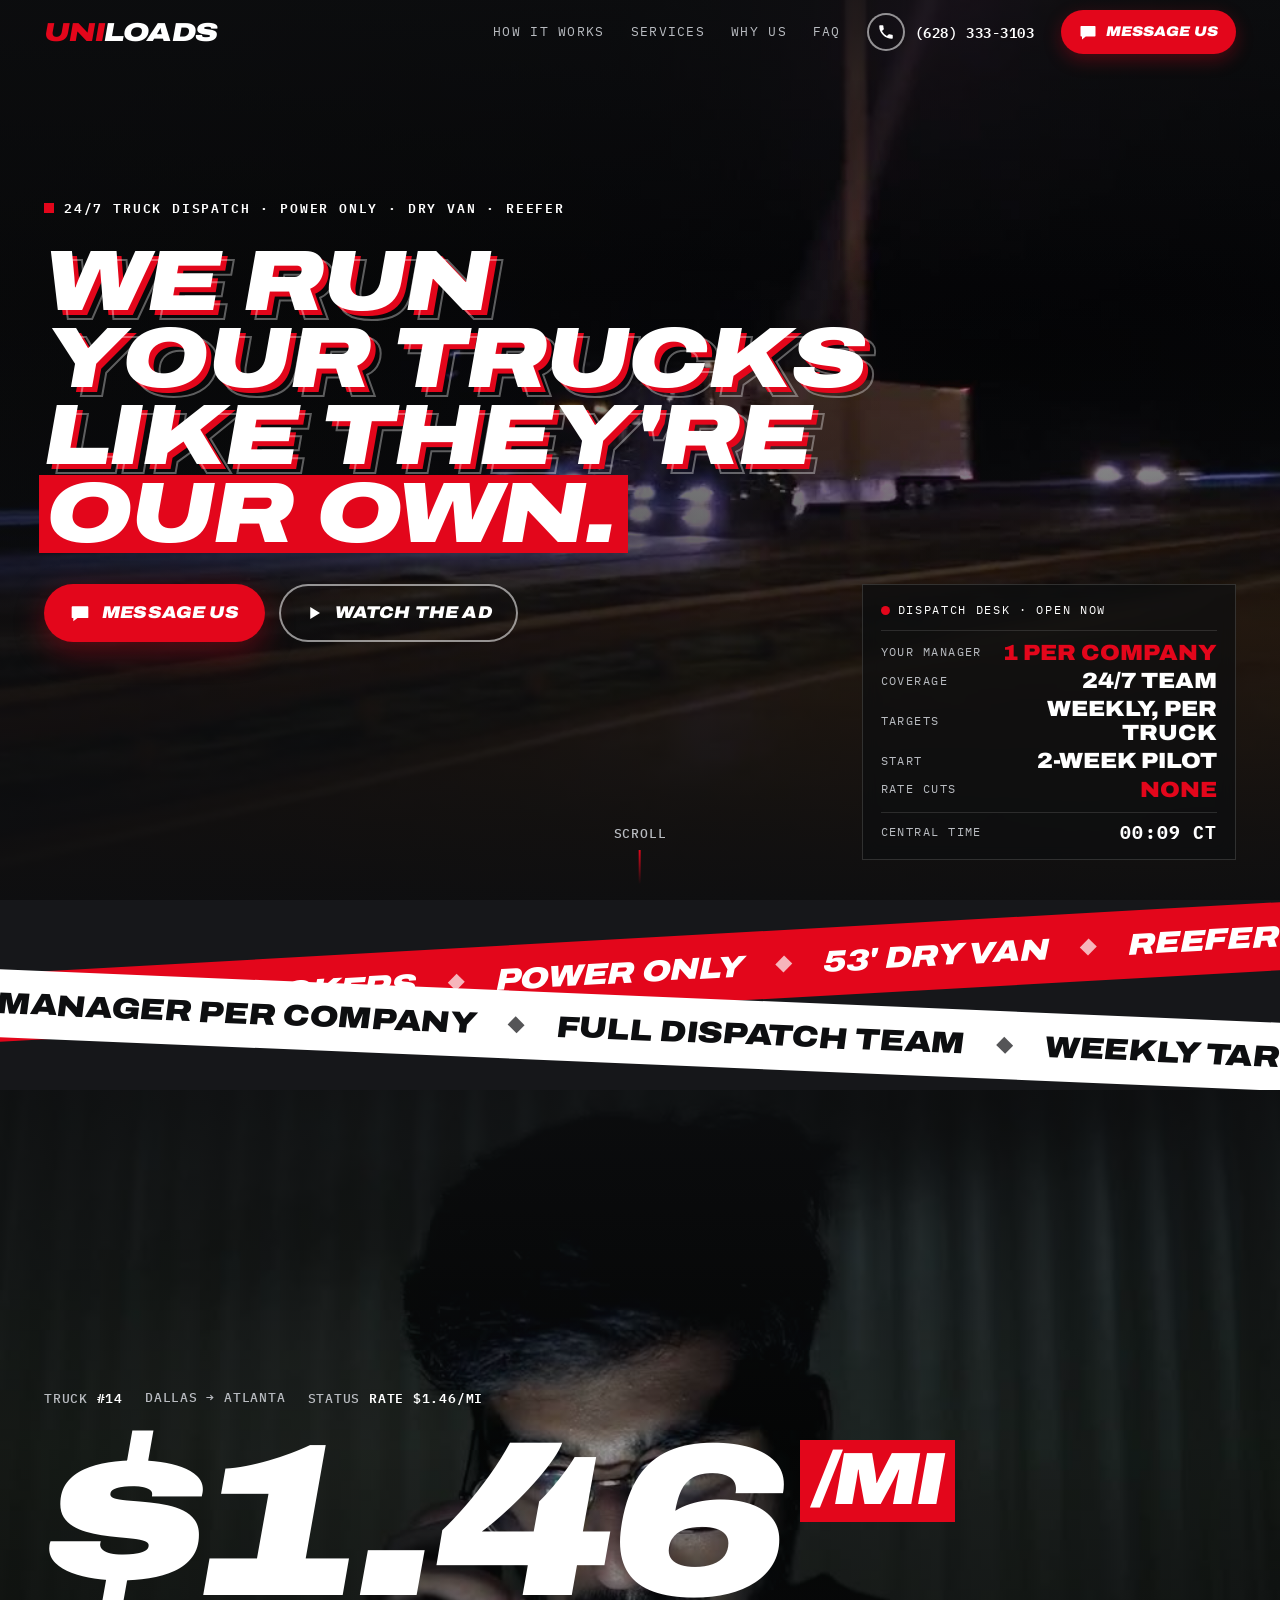
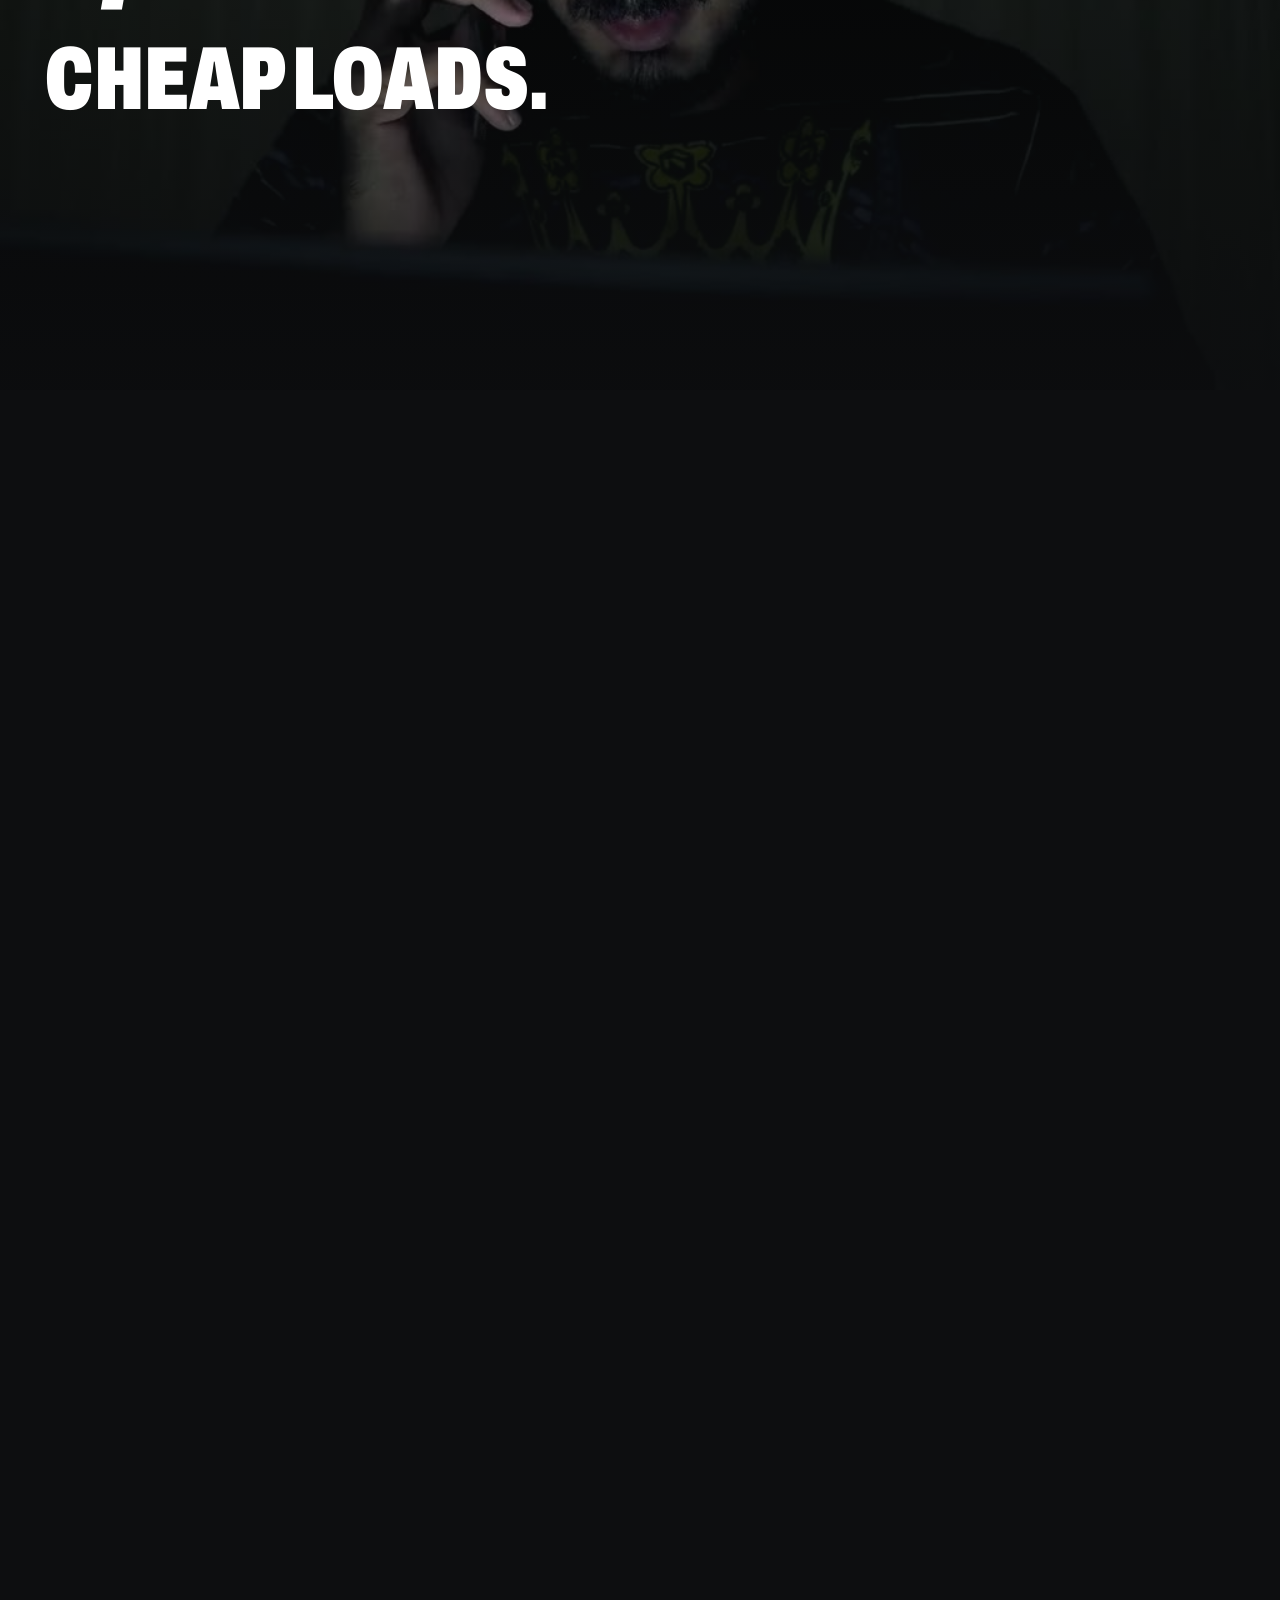
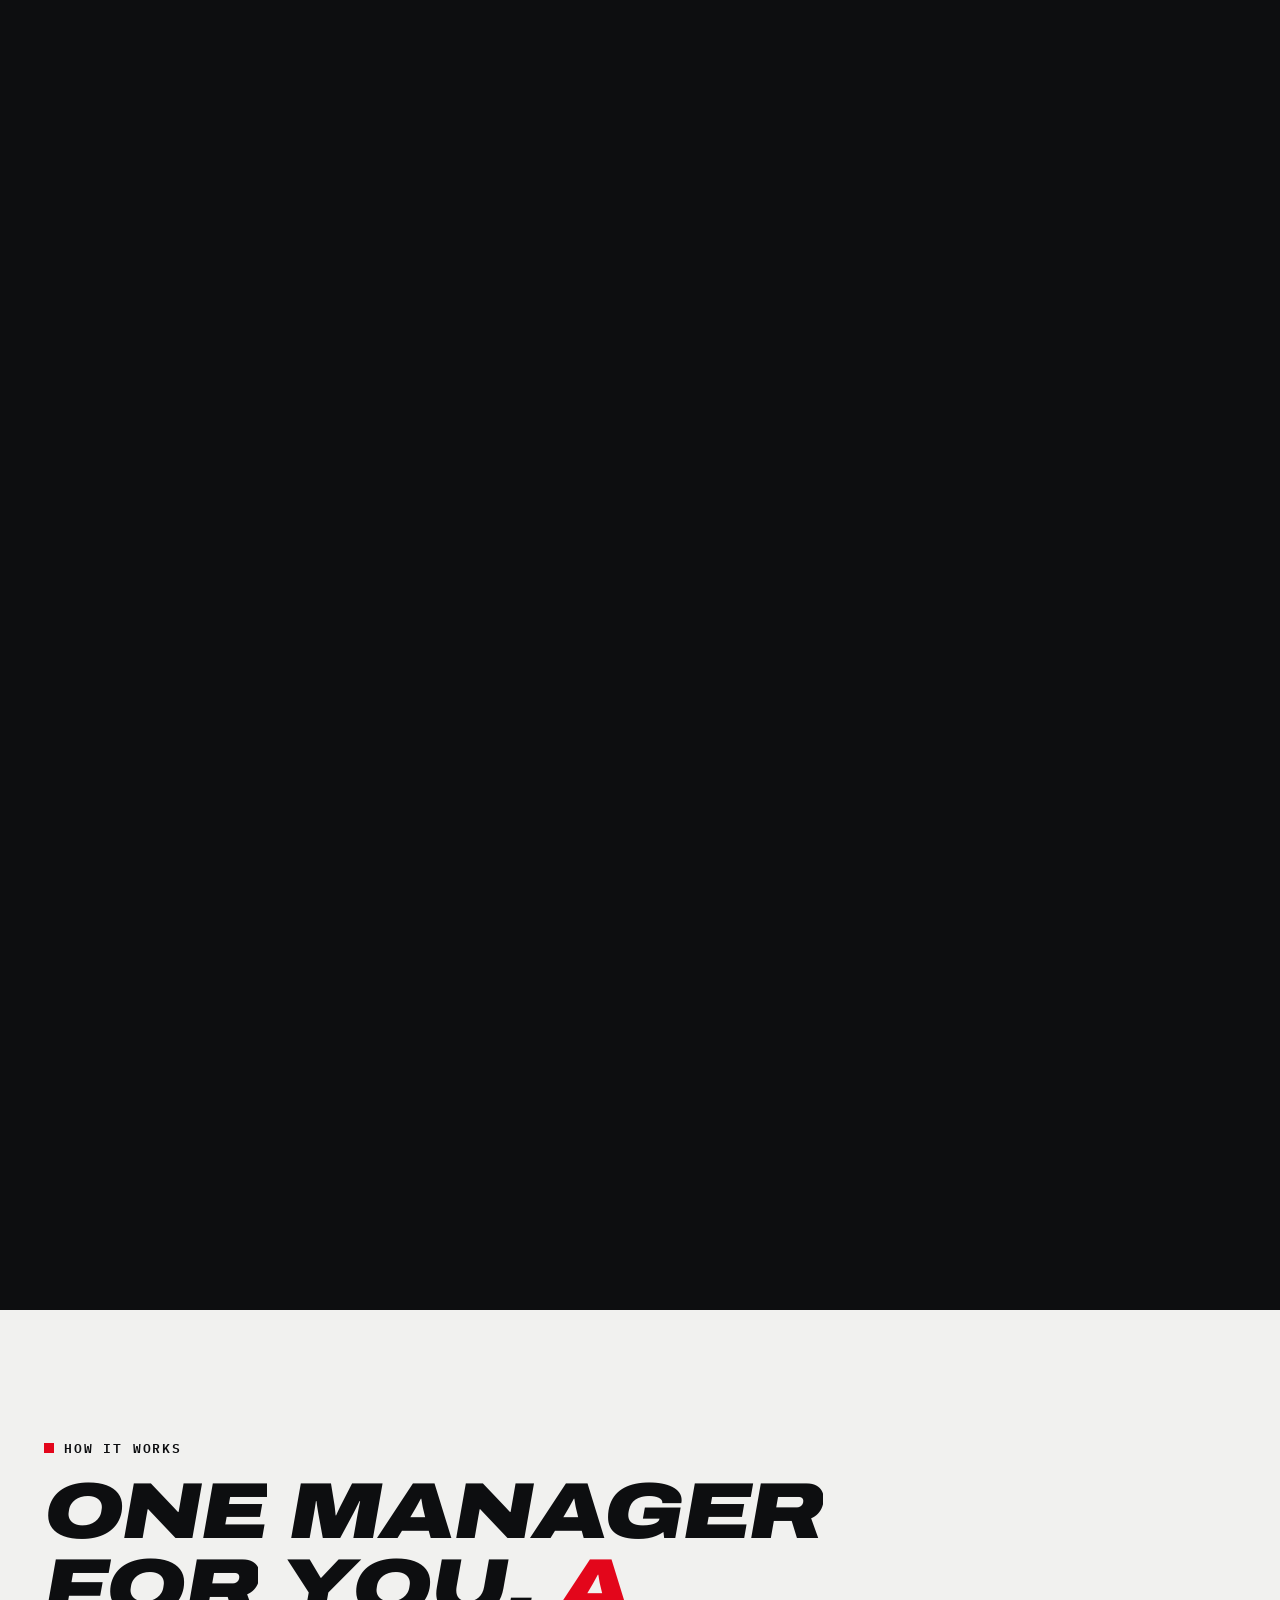
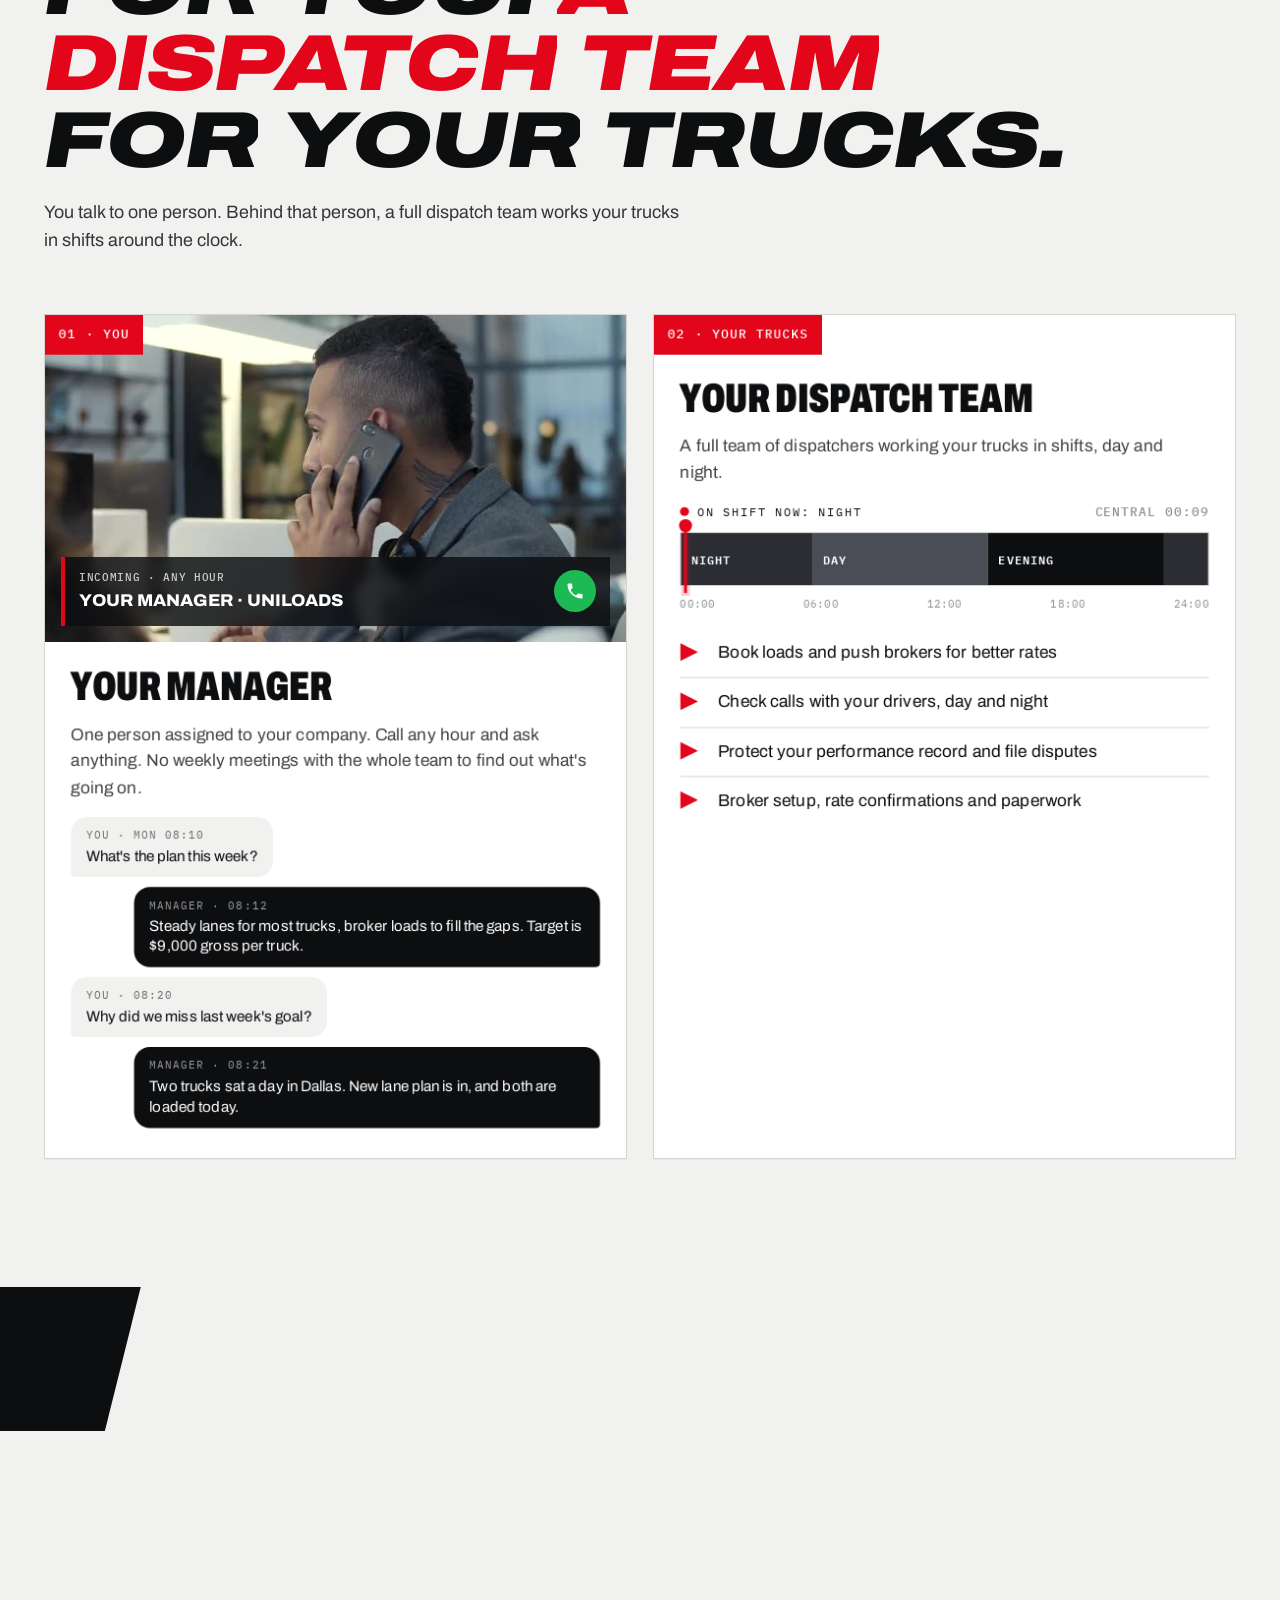
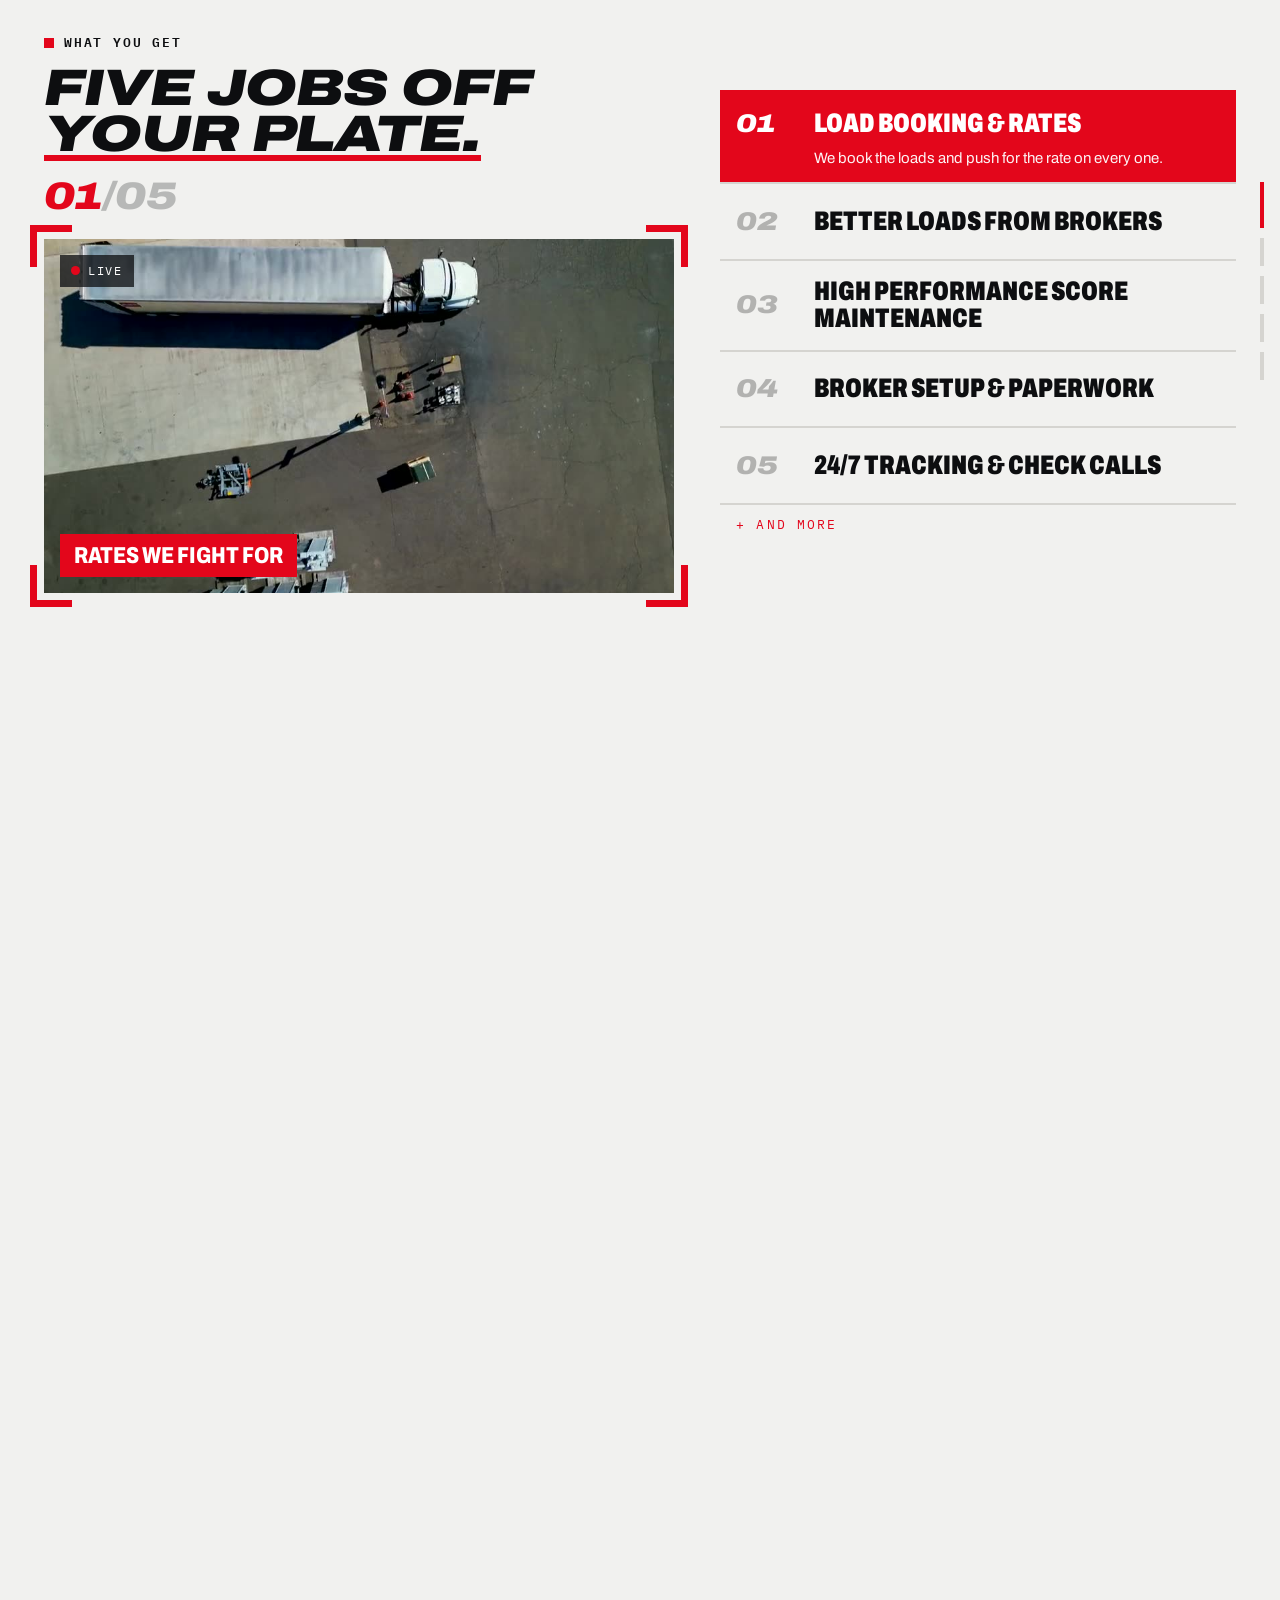
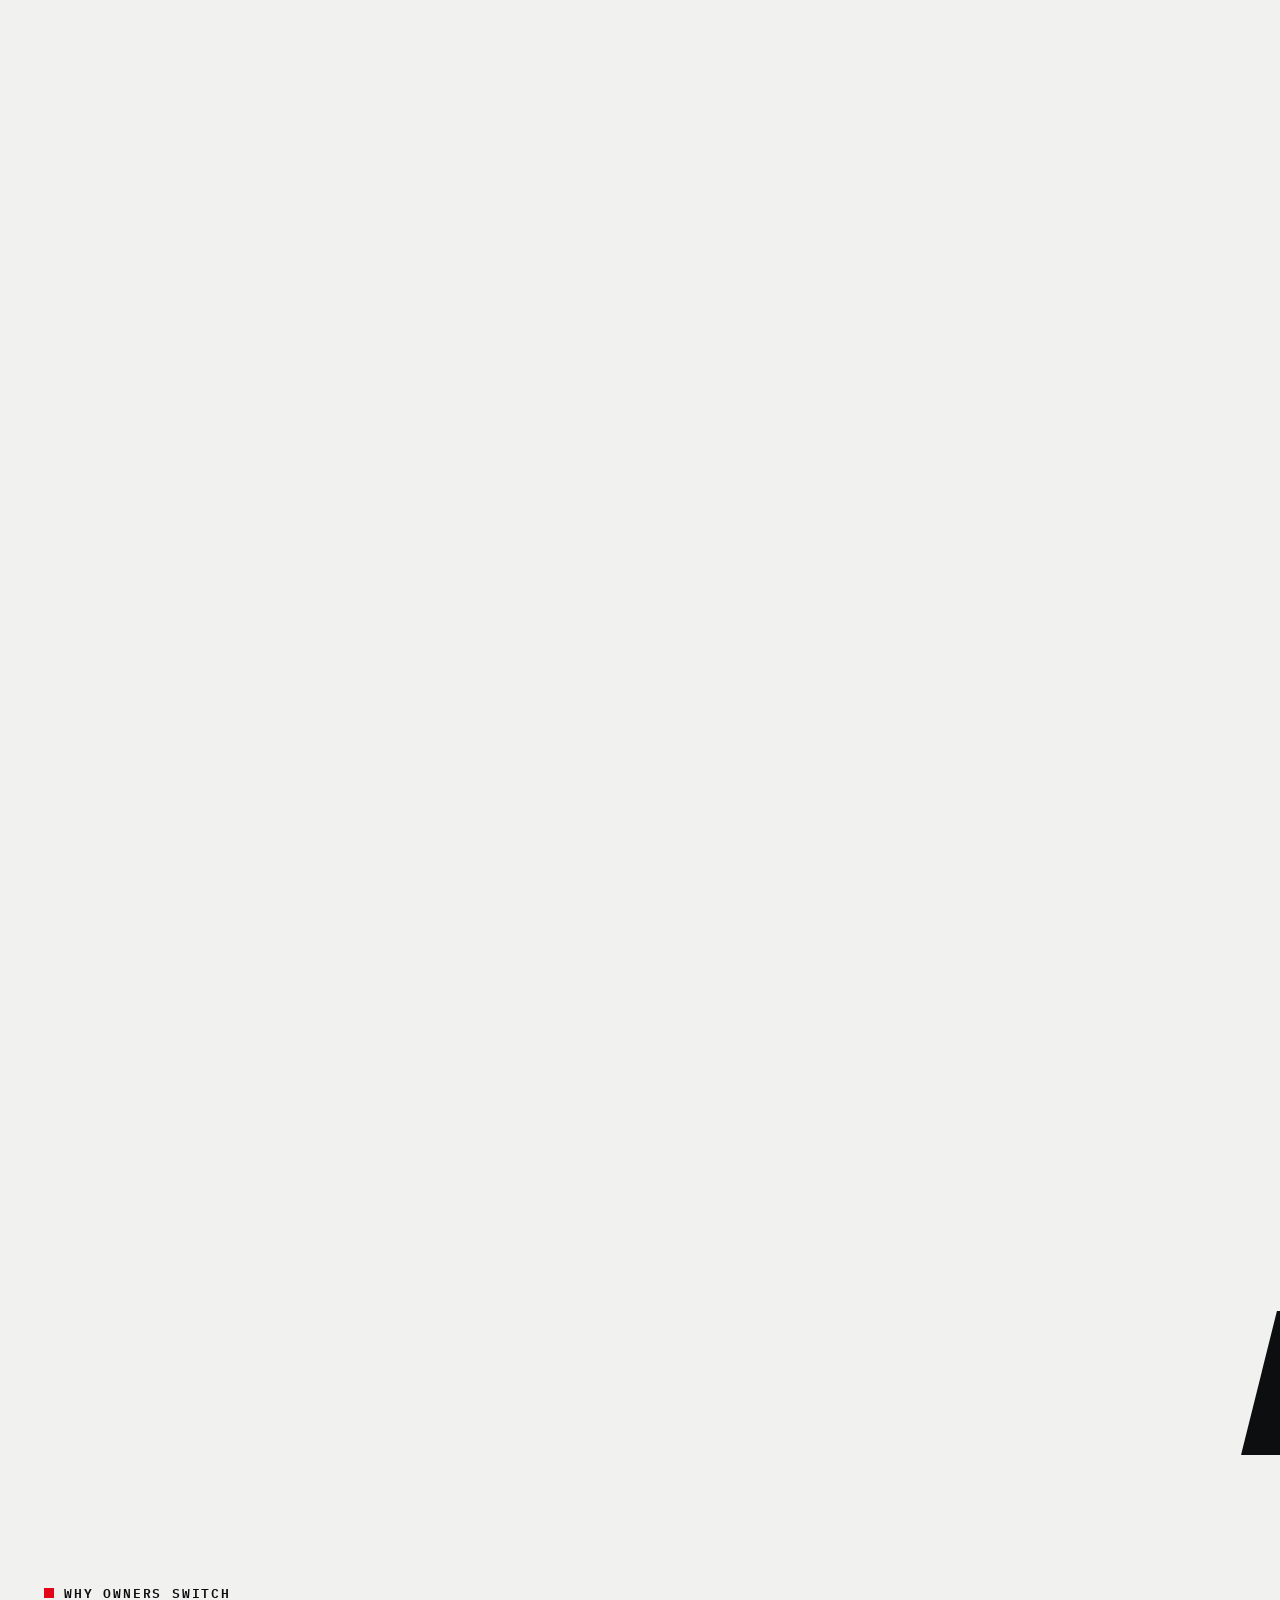
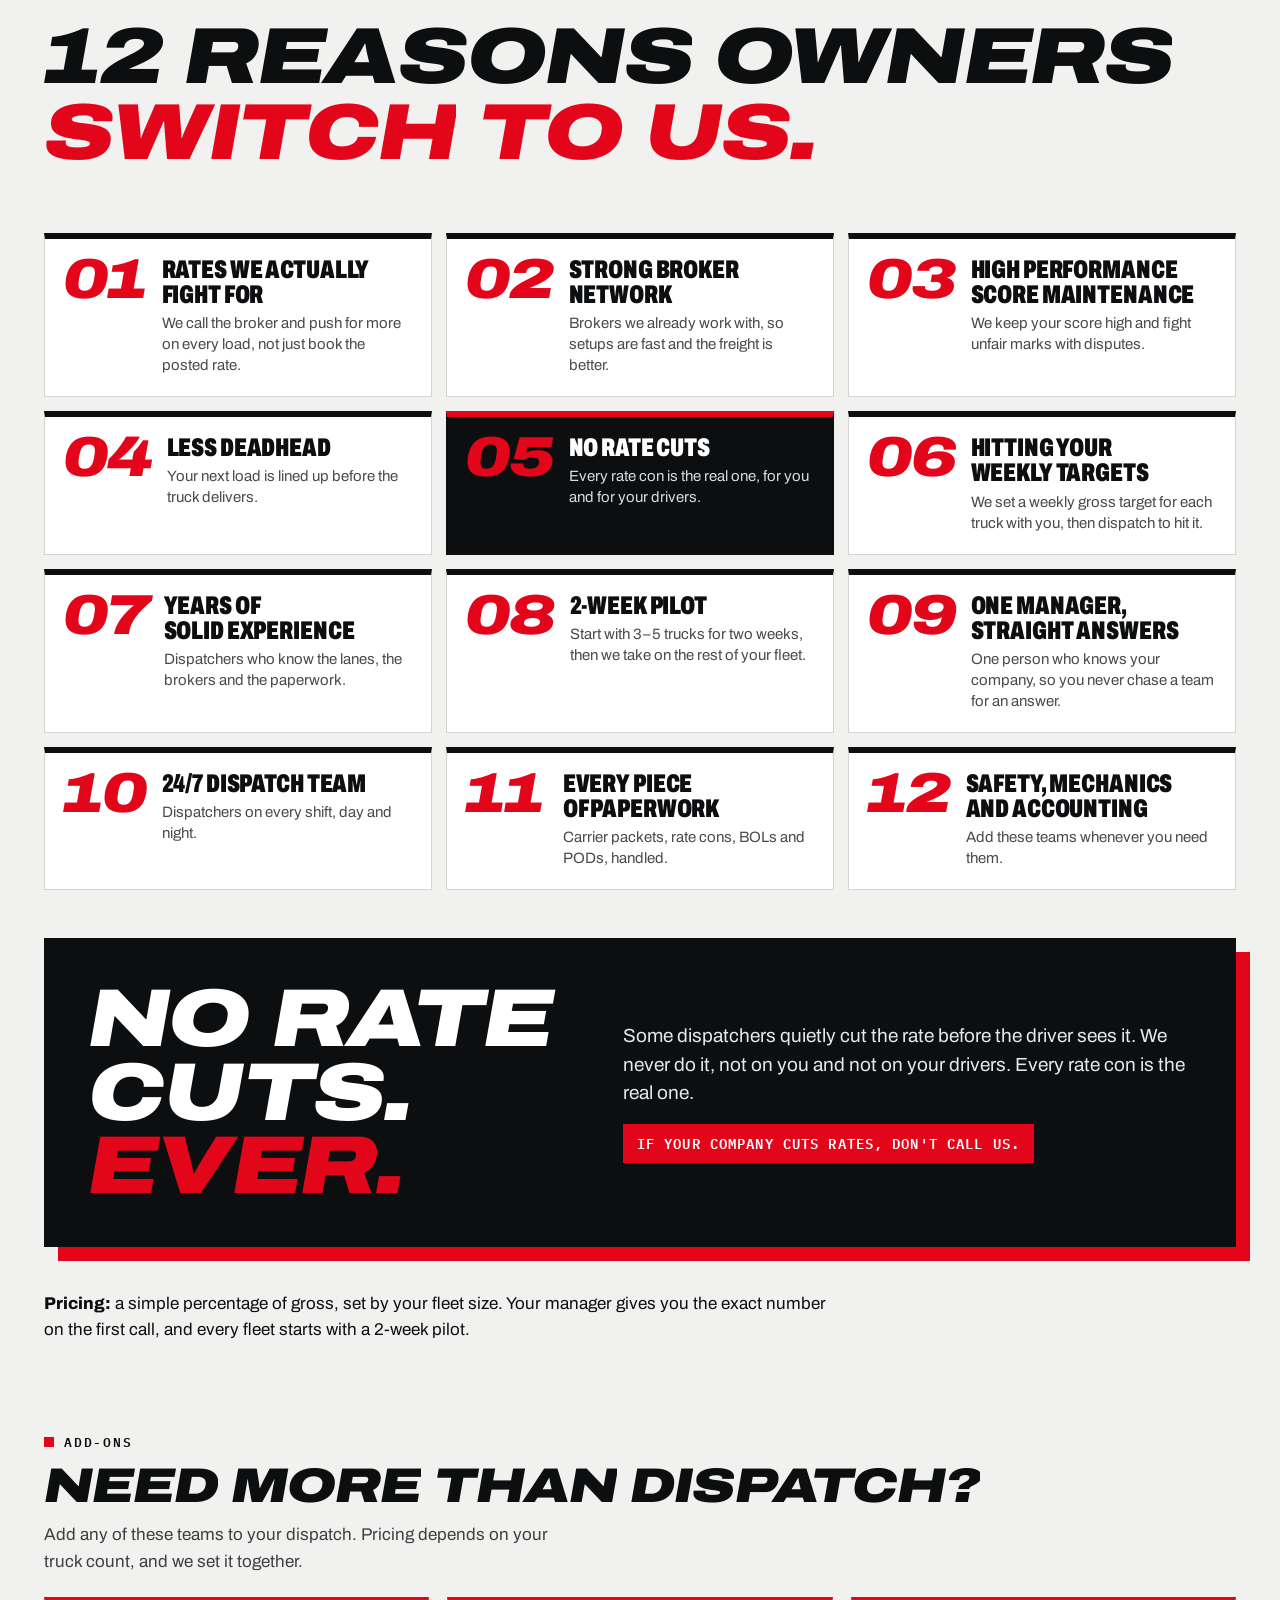
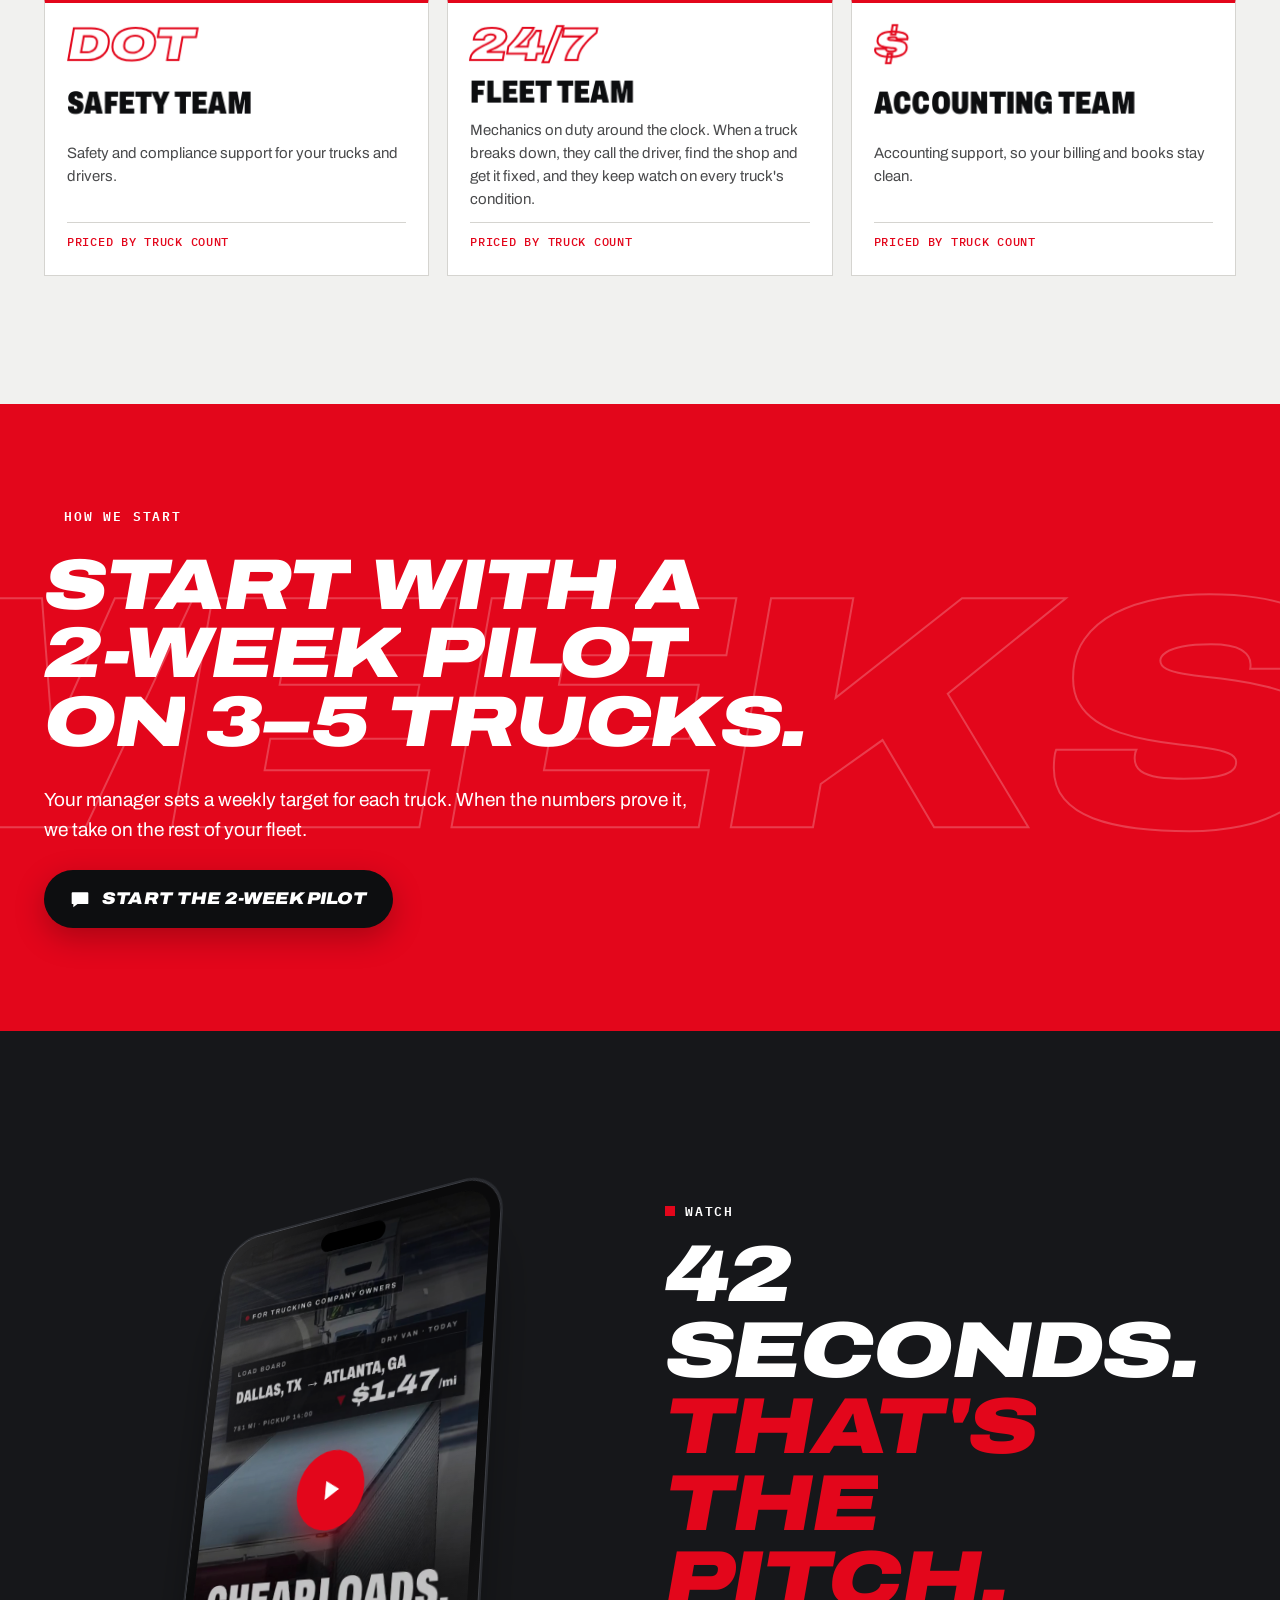
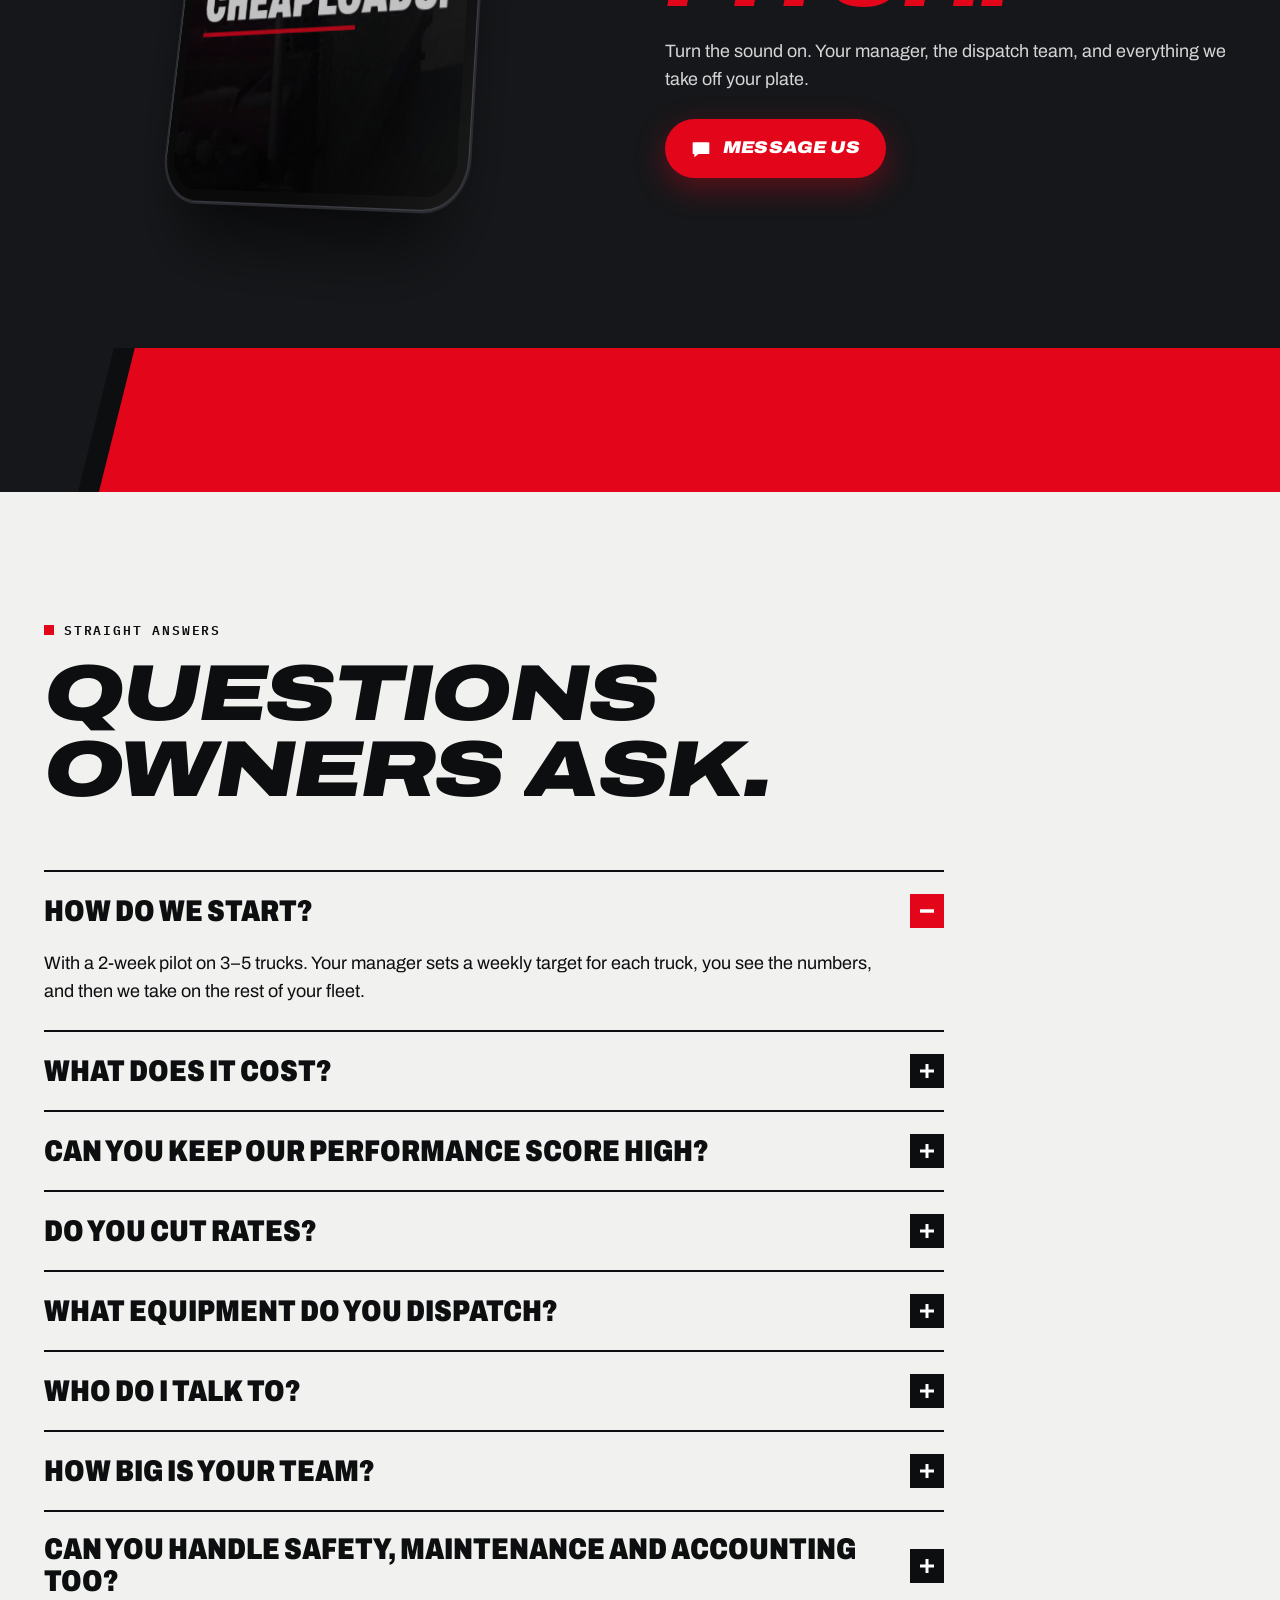
==== commit 2f73980c: "Hero: remove paragraph, buttons under headline" ====
--- a/index.html
+++ b/index.html
@@ -129,6 +129,8 @@
 .hero-sub{font-size:clamp(16px,min(1.5vw,2.7vh),20px);color:#E7E8EA;max-width:34em;margin-top:28px;line-height:1.5;}
 .hero-sub b{color:var(--white);font-weight:800;}
 .hero-cta{display:flex;flex-wrap:wrap;gap:14px;margin-top:clamp(16px,3vh,30px);}
+.hero-actions{align-self:start;}
+.hero-actions .hero-cta{margin-top:0;}
 .hero-side{display:flex;flex-direction:column;gap:12px;}
 @media (max-width:640px){.hero-side{display:none;}}
 section[id]{scroll-margin-top:var(--hdr);}
@@ -486,8 +488,7 @@
           </h1>
         </div>
       </div>
-      <div>
-        <p class="hero-sub"><b>One manager who knows your company</b>, <b>a full dispatch team</b> behind them, and straight answers day or night. Loads, rates, check calls, paperwork and your performance score, handled. No rate cuts. Start with a 2-week pilot.</p>
+      <div class="hero-actions">
         <div class="hero-cta">
           <button class="btn js-msg magnetic pulse" type="button">
             <svg width="20" height="20" viewBox="0 0 24 24" aria-hidden="true"><path fill="currentColor" d="M3 4h18a1 1 0 0 1 1 1v12a1 1 0 0 1-1 1H9l-5 4v-4H3a1 1 0 0 1-1-1V5a1 1 0 0 1 1-1z"/></svg>
